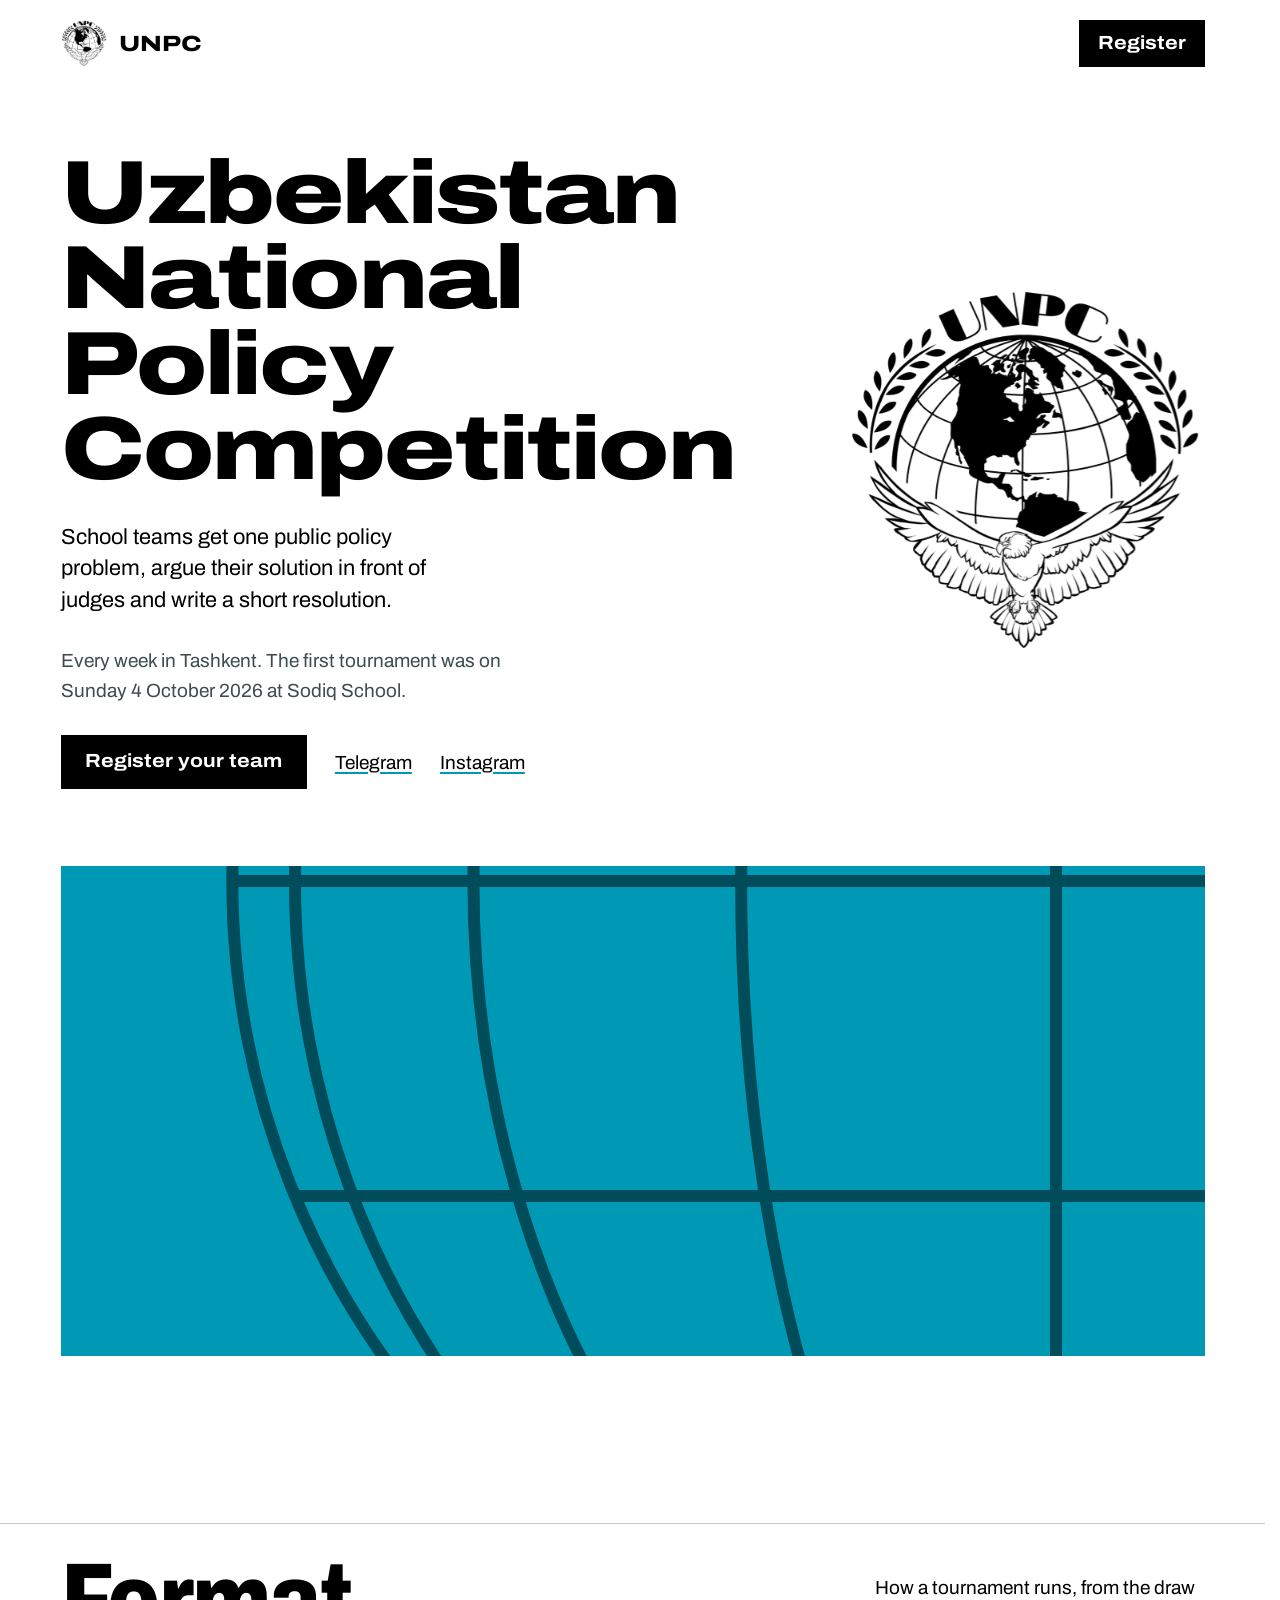
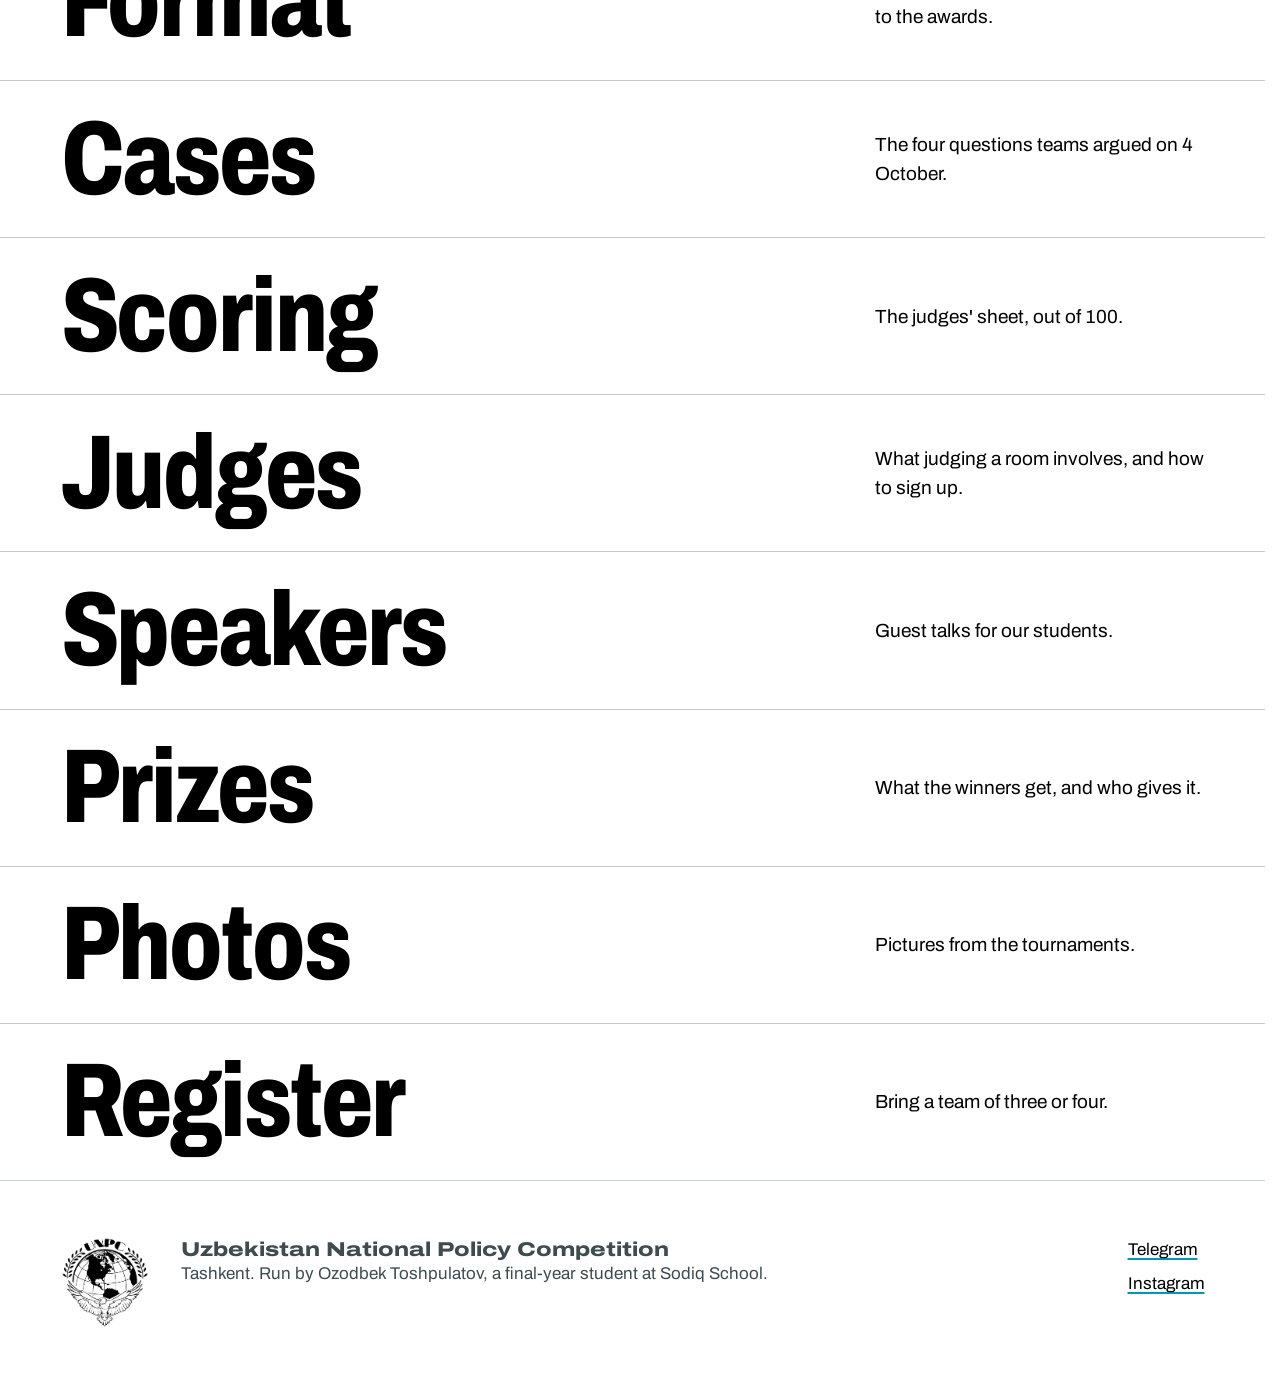
==== unpc/index.html @ bf1f6569 "Set the page's base colours on body in CSS Co-Authored-By: Claude Opus 5.5 <noreply@anthropic.com> C" ====
<!doctype html>
<html lang="en">
<head>
<meta charset="utf-8">
<meta name="viewport" content="width=device-width, initial-scale=1, viewport-fit=cover">
<title>UNPC</title>
<meta name="description" content="The Uzbekistan National Policy Competition. School teams get one public policy problem, argue their solution in front of judges and write a short resolution. Every week in Tashkent.">
<meta property="og:title" content="UNPC, the Uzbekistan National Policy Competition">
<meta property="og:description" content="School teams get one public policy problem, argue their solution in front of judges and write a short resolution. Every week in Tashkent.">
<link rel="icon" href="icon.png">
<link rel="apple-touch-icon" href="icon.png">
<link rel="preconnect" href="https://fonts.googleapis.com">
<link rel="preconnect" href="https://fonts.gstatic.com" crossorigin>
<link rel="stylesheet" href="https://fonts.googleapis.com/css2?family=Archivo:wdth,wght@62..125,100..900&display=swap">
<style>
/* Layout: a home page that is an index of section names in huge type. Hovering a name stretches it wide;
   clicking it grows the section out of that row in the section's own colour while the name moves into the title.
   Black and white like the emblem, the blue of the Uzbek flag, and a pale blue tint as the third ground. */
:root {
  --paper: #ffffff;
  --ink: #000000;
  --muted: #3f4c4f;
  --rule: #cbd5d7;
  --azure: #0099b5;
  --azure-deep: #00687b;
  --azure-soft: #08343e;
  --azure-line: #007c92;
  --tint: #e2f0f3;
  --tint-soft: #3a5157;
  --tint-line: #b6d1d7;
  --ink-soft: #b4c1c4;
  --ink-line: #3a4649;
  --black: #000000;
  --white: #ffffff;
  --emblem-filter: none;

  --font: "Archivo", "Helvetica Neue", Arial, sans-serif;
  --ease: cubic-bezier(.76, 0, .24, 1);
  --ease-out: cubic-bezier(.16, 1, .3, 1);

  --text: 1.1875rem;
  --lead: clamp(1.25rem, 1.7vw, 1.5rem);
  --h3: clamp(1.375rem, 2.2vw, 1.75rem);
  --gutter: clamp(16px, 4vw, 48px);
  --max: 1240px;
}
@media (prefers-color-scheme: dark) {
  :root:not([data-theme="light"]) {
    --paper: #000000; --ink: #ffffff; --muted: #aebbbe; --rule: #2d393c;
    --azure: #17b2cf; --azure-deep: #63d1e6; --azure-soft: #062b33; --azure-line: #0d8aa1;
    --tint: #0c2328; --tint-soft: #9fb9be; --tint-line: #1d3c43;
    --ink-soft: #42535a; --ink-line: #c6d1d4;
    --emblem-filter: invert(1);
    color-scheme: dark;
  }
}
:root[data-theme="dark"] {
  --paper: #000000; --ink: #ffffff; --muted: #aebbbe; --rule: #2d393c;
  --azure: #17b2cf; --azure-deep: #63d1e6; --azure-soft: #062b33; --azure-line: #0d8aa1;
  --tint: #0c2328; --tint-soft: #9fb9be; --tint-line: #1d3c43;
  --ink-soft: #42535a; --ink-line: #c6d1d4;
  --emblem-filter: invert(1);
  color-scheme: dark;
}

/* Colour grounds. Each section and photo frame takes one. */
body, .t-paper { --bg: var(--paper); --fg: var(--ink);   --soft: var(--muted);      --line: var(--rule);       --mark: var(--azure);      --mark-fg: var(--black); }
.t-azure { --bg: var(--azure); --fg: var(--black); --soft: var(--azure-soft); --line: var(--azure-line); --mark: var(--black);      --mark-fg: var(--azure); }
.t-tint  { --bg: var(--tint);  --fg: var(--ink);   --soft: var(--tint-soft);  --line: var(--tint-line);  --mark: var(--azure-deep); --mark-fg: var(--paper); }
.t-ink   { --bg: var(--ink);   --fg: var(--paper); --soft: var(--ink-soft);   --line: var(--ink-line);   --mark: var(--azure);      --mark-fg: var(--black); }

*, *::before, *::after { box-sizing: border-box; }
[hidden] { display: none !important; }
html { -webkit-text-size-adjust: 100%; scrollbar-gutter: stable; }
html.sheet-open { overflow: hidden; }
body {
  margin: 0;
  background: var(--bg);
  color: var(--fg);
  font-family: var(--font);
  font-size: var(--text);
  line-height: 1.55;
  font-variant-numeric: tabular-nums;
}
img { max-width: 100%; height: auto; display: block; }
h1, h2, h3 { margin: 0; font-weight: 800; font-stretch: 125%; line-height: 1.04; letter-spacing: -0.01em; text-wrap: balance; }
h3 { font-size: var(--h3); line-height: 1.15; }
p { margin: 0; max-width: 62ch; text-wrap: pretty; }
a { color: inherit; text-decoration-thickness: 2px; text-underline-offset: 0.18em; text-decoration-color: var(--mark); }
a:hover { text-decoration-thickness: 3px; }
:focus-visible { outline: 3px solid var(--azure); outline-offset: 3px; }
button { font: inherit; color: inherit; }

.wrap { max-width: var(--max); margin-inline: auto; padding-inline: var(--gutter); }

.btn {
  display: inline-block;
  padding: 0.8em 1.3em 0.85em;
  background: var(--fg);
  color: var(--bg);
  font-weight: 700;
  font-stretch: 112%;
  text-decoration: none;
  line-height: 1.2;
  transition: background-color .25s, color .25s;
}
.btn:hover { background: var(--mark); color: var(--mark-fg); }
.actions { display: flex; flex-wrap: wrap; align-items: center; gap: 14px 28px; }

/* Photo frames. A drawing of the emblem's globe grid fills the frame until a photo is added. */
.frame { position: relative; overflow: hidden; background: var(--bg); color: var(--fg); }
.frame .globe {
  position: absolute; width: 150%; aspect-ratio: 1; height: auto;
  right: -62%; bottom: -78%; opacity: .5; pointer-events: none;
}
.frame img { position: absolute; inset: 0; width: 100%; height: 100%; object-fit: cover; opacity: 0; transition: opacity .6s, transform 1.2s var(--ease-out); transform: scale(1.04); }
.frame.has-photo img { opacity: 1; transform: none; }
.frame.has-photo .globe { display: none; }

/* Header */
.top { padding-block: 20px; }
.top .wrap { display: flex; align-items: center; justify-content: space-between; gap: 16px; }
.brand { display: flex; align-items: center; gap: 12px; text-decoration: none; font-weight: 800; font-stretch: 125%; font-size: 1.375rem; }
.brand img { width: 46px; filter: var(--emblem-filter); }
.top .btn { padding: 0.6em 1em 0.65em; }

/* Hero */
.hero { padding-block: clamp(24px, 5vw, 72px) clamp(40px, 6vw, 80px); }
.hero-grid { display: grid; grid-template-columns: minmax(0, 1fr) minmax(0, 0.5fr); gap: clamp(28px, 5vw, 72px); align-items: center; }
.hero h1 { font-size: clamp(2.6rem, 7vw, 6.5rem); font-weight: 850; line-height: 0.95; letter-spacing: -0.02em; }
.hero h1 .line { display: block; white-space: nowrap; }
.hero-copy { display: grid; gap: clamp(20px, 2.4vw, 30px); justify-items: start; }
.hero .lead { font-size: var(--lead); line-height: 1.45; max-width: 34ch; }
.hero .when { color: var(--soft); max-width: 44ch; }
.hero .emblem { width: 100%; max-width: 420px; justify-self: end; filter: var(--emblem-filter); }
.hero-photo { margin-top: clamp(40px, 6vw, 80px); aspect-ratio: 21 / 9; max-width: 100%; }

@media (prefers-reduced-motion: no-preference) {
  .hero h1 .line { animation: widen 1.3s var(--ease-out) both; animation-delay: calc(var(--i) * 110ms + 100ms); }
  .hero .emblem { animation: settle 1.4s var(--ease-out) both; }
  .hero-photo .globe { animation: drift 1.6s var(--ease-out) both; }
}
@keyframes widen { from { font-stretch: 62%; letter-spacing: -0.04em; } }
@keyframes settle { from { transform: rotate(-10deg) scale(.92); } }
@keyframes drift { from { transform: translate(-6%, -4%) scale(.94); } }

/* Index of sections */
.index { border-bottom: 1px solid var(--rule); margin-top: clamp(48px, 7vw, 96px); }
.row {
  position: relative;
  display: block;
  color: inherit;
  text-decoration: none;
  border-top: 1px solid color-mix(in srgb, currentColor 22%, transparent);
}
.row::before {
  content: "";
  position: absolute; inset: 0;
  background: var(--bg);
  transform: scaleX(0); transform-origin: left;
  transition: transform .55s var(--ease);
  z-index: 0;
}
.row-in {
  position: relative; z-index: 2;
  display: grid; grid-template-columns: minmax(0, 1fr) minmax(0, 30ch); align-items: center;
  gap: 8px 32px;
  padding-block: clamp(14px, 2vw, 26px);
}
.row .name {
  display: block; width: fit-content;
  font-size: clamp(2.75rem, 8.2vw, 7rem);
  font-weight: 800; font-stretch: 78%;
  line-height: 1; letter-spacing: -0.02em;
  transition: font-stretch .6s var(--ease-out), color .3s;
}
.row .desc { color: inherit; transition: color .3s; }
.row .thumb { display: none; }
.row .more { display: block; font-size: 1.0625rem; margin-bottom: 4px; }
@media (hover: hover) {
  .row:hover { color: var(--fg); }
  .row:hover::before { transform: scaleX(1); }
  .row:hover .name { font-stretch: 125%; }
}
.row.is-active { color: var(--fg); }
.row.is-active::before { transform: scaleX(1); transition: none; }
.row.is-active .name { font-stretch: 125%; transition: none; }

/* The photo that follows the pointer over the index */
.peek {
  position: fixed; left: 0; top: 0; z-index: 1;
  width: clamp(240px, 24vw, 380px); aspect-ratio: 4 / 3;
  pointer-events: none;
  opacity: 0; scale: .6;
  transition: opacity .3s, scale .45s var(--ease-out);
}
.peek.on { opacity: 1; scale: 1; }

/* Footer */
.foot { padding-block: 56px; }
.foot .wrap { display: grid; grid-template-columns: auto minmax(0, 1fr) auto; gap: 24px 32px; align-items: start; }
.foot img { width: 88px; filter: var(--emblem-filter); }
.foot .name { font-weight: 800; font-stretch: 125%; font-size: 1.25rem; line-height: 1.2; }
.foot p { color: var(--soft); font-size: 1.0625rem; }
.foot ul { list-style: none; margin: 0; padding: 0; display: grid; gap: 8px; font-size: 1.0625rem; }

/* Sections, opened one at a time over the index */
.sheet {
  position: fixed; inset: 0; z-index: 50;
  overflow-y: auto; overscroll-behavior: contain;
  background: var(--bg); color: var(--fg);
}
.sheet-bar { position: sticky; top: 0; z-index: 5; background: var(--bg); padding-block: calc(env(safe-area-inset-top, 0px) + 14px) 14px; }
.sheet-bar .wrap { display: flex; align-items: center; justify-content: space-between; gap: 16px; }
.sheet-close {
  display: inline-flex; align-items: center; gap: 12px;
  background: none; border: 2px solid currentColor; cursor: pointer;
  padding: 0.45em 1em 0.5em 0.8em; font-weight: 700; font-stretch: 112%;
  transition: background-color .25s, color .25s;
}
.sheet-close:hover { background: var(--fg); color: var(--bg); }
.sheet-close .x { position: relative; width: 16px; height: 16px; }
.sheet-close .x::before, .sheet-close .x::after { content: ""; position: absolute; left: 50%; top: 50%; width: 20px; height: 2.5px; background: currentColor; translate: -50% -50%; rotate: 45deg; }
.sheet-close .x::after { rotate: -45deg; }
.sheet-bar .btn { padding: 0.55em 1em 0.6em; }

.sheet-body { padding-block: clamp(16px, 3vw, 40px) clamp(64px, 8vw, 112px); display: grid; gap: clamp(48px, 6vw, 88px); }
.sheet-head { display: grid; grid-template-columns: minmax(0, 1.1fr) minmax(0, 0.9fr); grid-template-rows: auto 1fr; gap: 24px clamp(28px, 5vw, 64px); align-items: start; }
.sheet-title {
  width: fit-content;
  font-size: clamp(3.25rem, 10.5vw, 8.75rem);
  font-weight: 800; font-stretch: 125%; line-height: 1; letter-spacing: -0.02em;
}
.sheet-head .lead { grid-column: 1; font-size: var(--lead); line-height: 1.45; max-width: 36ch; }
.sheet-photo { grid-column: 2; grid-row: 1 / span 2; aspect-ratio: 4 / 3; max-width: 100%; }
.sheet-head.no-photo { grid-template-columns: minmax(0, 1fr); }
.block { display: grid; gap: 1.1em; justify-items: start; }
.soft { color: var(--soft); }

.sheet .next { margin-top: 0; border-bottom: 0; }
.sheet .next .row-in { grid-template-columns: minmax(0, 1fr); gap: 0; padding-block: clamp(24px, 4vw, 48px); }

/* Format: the day to scale */
.chart { display: grid; gap: 28px; }
.gantt { display: grid; grid-template-columns: minmax(0, 300px) minmax(0, 1fr); column-gap: 32px; }
.gantt .row-g { display: contents; }
.gantt .label { padding-block: 16px; border-top: 1px solid var(--line); display: grid; gap: 2px; align-content: start; }
.gantt .label strong { font-weight: 700; font-stretch: 112%; line-height: 1.25; }
.gantt .label span { color: var(--soft); font-size: 1.0625rem; line-height: 1.4; }
.gantt .track {
  position: relative; border-top: 1px solid var(--line); min-height: 64px;
  background-image: repeating-linear-gradient(to right, var(--line) 0 1px, transparent 1px calc(100% * 30 / 139));
}
.gantt .bar, .gantt .extra {
  position: absolute; top: 18px; height: 30px;
  left: calc(100% * var(--from) / 139);
  width: calc(100% * (var(--to) - var(--from)) / 139);
}
.gantt .bar { background: var(--mark); }
.gantt .extra { background: repeating-linear-gradient(135deg, var(--mark) 0 3px, transparent 3px 8px); box-shadow: inset 0 0 0 2px var(--mark); }
.gantt .axis { position: relative; height: 28px; color: var(--soft); font-size: 1rem; }
.gantt .axis span { position: absolute; left: calc(100% * var(--at) / 139); transform: translateX(-50%); }
.gantt .axis span:first-child { transform: none; }

.room-bar { display: flex; min-height: 80px; }
.room-bar div { flex: var(--m) 1 0; padding: 12px 14px; display: grid; align-content: center; line-height: 1.25; }
.room-bar .talk { background: var(--mark); color: var(--mark-fg); font-weight: 700; }
.room-bar .qs { box-shadow: inset 0 0 0 2px var(--mark); }

/* Cases */
.cases { display: grid; gap: clamp(40px, 5vw, 64px); }
.case { display: grid; grid-template-columns: minmax(0, 5fr) minmax(0, 7fr); gap: 16px clamp(24px, 4vw, 56px); padding-top: 28px; border-top: 2px solid var(--fg); }
.case .q { font-size: var(--lead); line-height: 1.42; }
.case .soft { margin-top: 12px; }

/* Scoring */
.points { display: flex; gap: 4px; min-height: 84px; }
.points div {
  flex: var(--p) 1 0; background: var(--mark); color: var(--mark-fg);
  display: grid; align-content: end; padding: 10px 12px;
  font-weight: 800; font-stretch: 125%; font-size: clamp(1.25rem, 2.4vw, 2rem); line-height: 1;
}
.points-total { display: flex; justify-content: space-between; align-items: baseline; gap: 16px; margin-top: 14px; }
.points-total strong { font-size: clamp(2.5rem, 6vw, 4.5rem); font-weight: 850; font-stretch: 125%; line-height: 1; }
.sheet-table { width: 100%; border-collapse: collapse; border: 2px solid var(--fg); }
.sheet-table th, .sheet-table td { text-align: left; vertical-align: top; padding: 18px 20px; border-top: 1px solid var(--fg); }
.sheet-table thead th { background: var(--fg); color: var(--bg); font-weight: 700; font-stretch: 112%; }
.sheet-table tbody th { font-weight: 700; font-stretch: 112%; width: 28%; }
.sheet-table .pts { text-align: right; width: 7em; font-weight: 800; font-stretch: 125%; font-size: 1.5rem; line-height: 1.1; }
.sheet-table thead .pts { font-size: inherit; font-weight: 700; line-height: inherit; }
.sheet-table tfoot th, .sheet-table tfoot td { border-top: 2px solid var(--fg); font-weight: 800; font-stretch: 125%; }

/* Two-column blocks, people, partners */
.split { display: grid; grid-template-columns: minmax(0, 1fr) minmax(0, 1fr); gap: clamp(32px, 6vw, 96px); align-items: start; }
.people { display: grid; grid-template-columns: repeat(2, minmax(0, 1fr)); gap: 40px clamp(32px, 5vw, 72px); }
.person { display: grid; gap: 10px; align-content: start; padding-top: 24px; border-top: 2px solid var(--fg); }
.person h3 { font-size: clamp(1.75rem, 3.4vw, 2.75rem); }
.partners { display: grid; border-top: 2px solid var(--fg); }
.partner { display: grid; grid-template-columns: minmax(0, 5fr) minmax(0, 7fr); gap: 8px clamp(24px, 4vw, 56px); padding-block: 28px; border-bottom: 1px solid var(--line); }
.partner h3 { font-size: clamp(1.75rem, 3.4vw, 2.75rem); }

/* Photos */
.gallery { display: grid; grid-template-columns: repeat(auto-fill, minmax(min(100%, 280px), 1fr)); gap: 12px; }
.gallery figure { margin: 0; display: grid; gap: 8px; align-content: start; }
.gallery .frame { aspect-ratio: 4 / 3; }
.gallery figcaption { color: var(--soft); font-size: 1.0625rem; }
.gallery.has-photos .slot { display: none; }
@media (min-width: 720px) {
  .gallery > :first-child { grid-column: span 2; grid-row: span 2; }
  .gallery > :first-child .frame { aspect-ratio: auto; height: 100%; min-height: 360px; }
}

/* Register */
.big-cta { font-size: clamp(1.5rem, 3vw, 2.25rem); line-height: 1.3; max-width: 30ch; font-weight: 500; }

/* What plays when a section opens */
@media (prefers-reduced-motion: no-preference) {
  .sheet.is-in .r { animation: rise .9s var(--ease-out) both; animation-delay: calc(.55s + var(--i, 0) * 80ms); }
  .sheet.is-in .gantt .bar, .sheet.is-in .gantt .extra { animation: wipe .7s var(--ease-out) both; animation-delay: calc(.95s + var(--from) * 11ms); }
  .sheet.is-in .room-bar > div { animation: wipe .6s var(--ease-out) both; animation-delay: calc(1.35s + var(--k) * 140ms); }
  .sheet.is-in .points > div { animation: wipe .6s var(--ease-out) both; animation-delay: calc(.8s + var(--k) * 120ms); }
  .sheet.is-in .sheet-photo .globe { animation: drift 1.6s var(--ease-out) both; }
}
@keyframes rise { from { opacity: 0; transform: translateY(32px); } }
@keyframes wipe { from { clip-path: inset(0 100% 0 0); } to { clip-path: inset(0 0 0 0); } }

/* View transition between the index and a section */
::view-transition-old(root), ::view-transition-new(root) { animation: none; }
::view-transition-group(sheet-prev) { z-index: 1; }
::view-transition-group(sheet) { z-index: 2; }
::view-transition-group(sheet-title), ::view-transition-group(sheet-photo) { z-index: 3; animation-duration: .85s; animation-timing-function: var(--ease); }
::view-transition-old(sheet-prev), ::view-transition-new(sheet), ::view-transition-old(sheet) { animation: none; }
::view-transition-old(sheet-title), ::view-transition-new(sheet-title),
::view-transition-old(sheet-photo), ::view-transition-new(sheet-photo) { animation-duration: .85s; animation-timing-function: var(--ease); }
::view-transition-group(sheet-photo) { overflow: clip; }
::view-transition-old(sheet-photo), ::view-transition-new(sheet-photo) { height: 100%; object-fit: cover; }

@media (max-width: 860px) {
  .hero-grid { grid-template-columns: minmax(0, 1fr); }
  .hero .emblem { order: -1; justify-self: start; max-width: min(56%, 260px); }
  .hero-photo { aspect-ratio: 4 / 3; }
  .row-in { grid-template-columns: minmax(0, 1fr) 84px; }
  .row .name { grid-column: 1; }
  .row .desc { grid-column: 1; grid-row: 2; }
  .row .thumb { display: block; grid-column: 2; grid-row: 1 / span 2; width: 84px; aspect-ratio: 1; }
  .sheet .next .row-in { grid-template-columns: minmax(0, 1fr); }
  .sheet-head { grid-template-columns: minmax(0, 1fr); grid-template-rows: none; }
  .sheet-head .lead, .sheet-photo { grid-column: 1; grid-row: auto; }
  .case, .partner, .split, .people { grid-template-columns: minmax(0, 1fr); }
  .gantt { grid-template-columns: minmax(0, 1fr); }
  .gantt .axis-label { display: none; }
  .gantt .track { border-top: 0; min-height: 52px; }
  .gantt .bar, .gantt .extra { top: 6px; }
  .foot .wrap { grid-template-columns: auto minmax(0, 1fr); }
  .foot ul { grid-column: 1 / -1; }
}
@media (max-width: 600px) {
  :root { --text: 1.125rem; }
  .row .name { font-stretch: 100%; }
  .room-bar { flex-direction: column; }
  .room-bar div { min-height: calc(var(--m) * 11px); }
  .points div { padding: 8px; }
  .sheet-table thead { display: none; }
  .sheet-table, .sheet-table tbody, .sheet-table tfoot { display: block; }
  .sheet-table tr { display: grid; grid-template-columns: minmax(0, 1fr) auto; border-top: 1px solid var(--fg); }
  .sheet-table tbody tr:first-child { border-top: 0; }
  .sheet-table th, .sheet-table td { border-top: 0; padding: 14px 16px; }
  .sheet-table tbody th { width: auto; padding-bottom: 4px; }
  .sheet-table tbody td:not(.pts) { grid-column: 1 / -1; grid-row: 2; padding-top: 0; }
  .sheet-table .pts { width: auto; padding-bottom: 4px; }
  .sheet-table tfoot tr { border-top: 2px solid var(--fg); }
}
</style>
</head>
<body>

<svg width="0" height="0" style="position:absolute" aria-hidden="true" focusable="false">
  <symbol id="globe" viewBox="0 0 200 200">
    <g fill="none" stroke="currentColor" stroke-width="1.4" vector-effect="non-scaling-stroke">
      <circle cx="100" cy="100" r="96"/>
      <ellipse cx="100" cy="100" rx="88.7" ry="96"/>
      <ellipse cx="100" cy="100" rx="67.9" ry="96"/>
      <ellipse cx="100" cy="100" rx="36.7" ry="96"/>
      <line x1="100" y1="4" x2="100" y2="196"/>
      <line x1="4" y1="100" x2="196" y2="100"/>
      <line x1="11.3" y1="63.3" x2="188.7" y2="63.3"/>
      <line x1="11.3" y1="136.7" x2="188.7" y2="136.7"/>
      <line x1="32.1" y1="32.1" x2="167.9" y2="32.1"/>
      <line x1="32.1" y1="167.9" x2="167.9" y2="167.9"/>
      <line x1="63.3" y1="11.3" x2="136.7" y2="11.3"/>
      <line x1="63.3" y1="188.7" x2="136.7" y2="188.7"/>
    </g>
  </symbol>
</svg>

<div id="home">
  <header class="top">
    <div class="wrap">
      <a class="brand" href="#top" aria-label="UNPC home"><img src="emblem.png" alt="" width="900" height="926">UNPC</a>
      <a class="btn" href="https://docs.google.com/forms/d/1J4TnyeHT7q9GprsXUYqjKOLA4qmxmFsAD28a8QJUFtI/viewform">Register</a>
    </div>
  </header>

  <main id="top">
    <section class="hero">
      <div class="wrap">
        <div class="hero-grid">
          <div class="hero-copy">
            <h1><span class="line" style="--i:0">Uzbekistan</span><span class="line" style="--i:1">National</span><span class="line" style="--i:2">Policy</span><span class="line" style="--i:3">Competition</span></h1>
            <p class="lead">School teams get one public policy problem, argue their solution in front of judges and write a short resolution.</p>
            <p class="when">Every week in Tashkent. The first tournament was on Sunday 4 October 2026 at Sodiq School.</p>
            <div class="actions">
              <a class="btn" href="https://docs.google.com/forms/d/1J4TnyeHT7q9GprsXUYqjKOLA4qmxmFsAD28a8QJUFtI/viewform">Register your team</a>
              <a href="https://t.me/UzbNatPoliComp">Telegram</a>
              <a href="https://www.instagram.com/uzbekpolicycomp">Instagram</a>
            </div>
          </div>
          <img class="emblem" src="emblem.png" alt="The UNPC emblem, a globe inside an olive wreath with an eagle below it" width="900" height="926">
        </div>
        <div class="hero-photo frame t-azure" data-photo="hero">
          <svg class="globe" aria-hidden="true"><use href="#globe"></use></svg>
          <img alt="A UNPC tournament at Sodiq School">
        </div>
      </div>
    </section>

    <nav class="index" aria-label="Sections">
      <a class="row t-azure" href="#format" data-sheet="format" data-peek="t-ink">
        <span class="wrap row-in"><span class="name">Format</span><span class="desc">How a tournament runs, from the draw to the awards.</span><span class="thumb frame t-ink" data-photo="format"><svg class="globe" aria-hidden="true"><use href="#globe"></use></svg><img alt=""></span></span>
      </a>
      <a class="row t-tint" href="#cases" data-sheet="cases" data-peek="t-azure">
        <span class="wrap row-in"><span class="name">Cases</span><span class="desc">The four questions teams argued on 4 October.</span><span class="thumb frame t-azure" data-photo="cases"><svg class="globe" aria-hidden="true"><use href="#globe"></use></svg><img alt=""></span></span>
      </a>
      <a class="row t-ink" href="#scoring" data-sheet="scoring" data-peek="t-azure">
        <span class="wrap row-in"><span class="name">Scoring</span><span class="desc">The judges' sheet, out of 100.</span><span class="thumb frame t-azure" data-photo="scoring"><svg class="globe" aria-hidden="true"><use href="#globe"></use></svg><img alt=""></span></span>
      </a>
      <a class="row t-tint" href="#judges" data-sheet="judges" data-peek="t-azure">
        <span class="wrap row-in"><span class="name">Judges</span><span class="desc">What judging a room involves, and how to sign up.</span><span class="thumb frame t-azure" data-photo="judges"><svg class="globe" aria-hidden="true"><use href="#globe"></use></svg><img alt=""></span></span>
      </a>
      <a class="row t-azure" href="#speakers" data-sheet="speakers" data-peek="t-ink">
        <span class="wrap row-in"><span class="name">Speakers</span><span class="desc">Guest talks for our students.</span><span class="thumb frame t-ink" data-photo="speakers"><svg class="globe" aria-hidden="true"><use href="#globe"></use></svg><img alt=""></span></span>
      </a>
      <a class="row t-tint" href="#prizes" data-sheet="prizes" data-peek="t-azure">
        <span class="wrap row-in"><span class="name">Prizes</span><span class="desc">What the winners get, and who gives it.</span><span class="thumb frame t-azure" data-photo="prizes"><svg class="globe" aria-hidden="true"><use href="#globe"></use></svg><img alt=""></span></span>
      </a>
      <a class="row t-ink" href="#photos" data-sheet="photos" data-peek="t-azure">
        <span class="wrap row-in"><span class="name">Photos</span><span class="desc">Pictures from the tournaments.</span><span class="thumb frame t-azure" data-photo="gallery/1"><svg class="globe" aria-hidden="true"><use href="#globe"></use></svg><img alt=""></span></span>
      </a>
      <a class="row t-azure" href="#register" data-sheet="register" data-peek="t-ink">
        <span class="wrap row-in"><span class="name">Register</span><span class="desc">Bring a team of three or four.</span><span class="thumb frame t-ink" data-photo="register"><svg class="globe" aria-hidden="true"><use href="#globe"></use></svg><img alt=""></span></span>
      </a>
    </nav>
  </main>

  <footer class="foot">
    <div class="wrap">
      <img src="emblem.png" alt="" width="900" height="926">
      <div>
        <p class="name">Uzbekistan National Policy Competition</p>
        <p>Tashkent. Run by Ozodbek Toshpulatov, a final-year student at Sodiq School.</p>
      </div>
      <ul>
        <li><a href="https://t.me/UzbNatPoliComp">Telegram</a></li>
        <li><a href="https://www.instagram.com/uzbekpolicycomp">Instagram</a></li>
      </ul>
    </div>
  </footer>
</div>

<div class="peek frame" aria-hidden="true"><svg class="globe"><use href="#globe"></use></svg><img alt=""></div>

<!-- FORMAT -->
<article class="sheet t-azure" id="format" role="dialog" aria-modal="true" aria-labelledby="format-title" hidden>
  <div class="sheet-bar"><div class="wrap">
    <button class="sheet-close" type="button"><span class="x" aria-hidden="true"></span>Close</button>
    <a class="btn" href="https://docs.google.com/forms/d/1J4TnyeHT7q9GprsXUYqjKOLA4qmxmFsAD28a8QJUFtI/viewform">Register</a>
  </div></div>
  <div class="wrap sheet-body">
    <header class="sheet-head">
      <h2 class="sheet-title" id="format-title">Format</h2>
      <p class="lead r" style="--i:0">Teams of three or four high school students come on the day and are drawn into pairs, and both teams in a room get the same case.</p>
      <div class="sheet-photo frame t-ink r" style="--i:1" data-photo="format"><svg class="globe" aria-hidden="true"><use href="#globe"></use></svg><img alt="Teams presenting at a UNPC tournament"></div>
    </header>

    <div class="block">
      <p class="r" style="--i:2">A case is a short brief in Uzbek with one question about young people, language, culture or social habits. Teams get an hour to prepare, then each team presents for 7 minutes and answers the judges' questions for 5. In those 7 minutes a team should say what the problem is, what policy it proposes, who carries it out and why it would work, and the judges aim their questions at the weakest point, like the evidence behind a claim, the cost, or who would enforce it.</p>
      <p class="r" style="--i:3">Then each team writes a short resolution and hands it in.</p>
      <p class="r" style="--i:4">The judges pick the winning team in each room and the best speaker, who can come from the losing team.</p>
    </div>

    <div class="chart">
      <h3 class="r" style="--i:4">A little over two hours, start to finish</h3>
      <div class="gantt r" style="--i:5" role="list">
        <div class="axis-label" aria-hidden="true"></div>
        <div class="axis" aria-hidden="true"><span style="--at:0">0 min</span><span style="--at:30">30</span><span style="--at:60">60</span><span style="--at:90">90</span><span style="--at:120">120</span></div>
        <div class="row-g" role="listitem">
          <div class="label"><strong>Welcome and guest speaker</strong><span>20 to 30 min. We explain the rules, then the guest speaker talks to the students.</span></div>
          <div class="track" aria-hidden="true"><i class="bar" style="--from:0;--to:20"></i><i class="extra" style="--from:20;--to:30"></i></div>
        </div>
        <div class="row-g" role="listitem">
          <div class="label"><strong>Preparation</strong><span>60 min. Teams work on their case, with a coffee break inside the hour if they want one.</span></div>
          <div class="track" aria-hidden="true"><i class="bar" style="--from:30;--to:90"></i></div>
        </div>
        <div class="row-g" role="listitem">
          <div class="label"><strong>Presentations and questions</strong><span>24 min per room, both teams one after the other.</span></div>
          <div class="track" aria-hidden="true"><i class="bar" style="--from:90;--to:114"></i></div>
        </div>
        <div class="row-g" role="listitem">
          <div class="label"><strong>Written resolution</strong><span>5 to 10 min. Teams hand in their resolutions and the judges decide.</span></div>
          <div class="track" aria-hidden="true"><i class="bar" style="--from:114;--to:119"></i><i class="extra" style="--from:119;--to:124"></i></div>
        </div>
        <div class="row-g" role="listitem">
          <div class="label"><strong>Awards</strong><span>15 min. Results, certificates and prizes.</span></div>
          <div class="track" aria-hidden="true"><i class="bar" style="--from:124;--to:139"></i></div>
        </div>
      </div>
      <p class="soft r" style="--i:6">The striped ends are time that can be cut, so the whole day takes between 124 and 139 minutes.</p>
    </div>

    <div class="chart">
      <h3 class="r" style="--i:6">The 24 minutes in one room</h3>
      <div class="room-bar">
        <div class="talk" style="--m:7;--k:0">First team presents, 7 min</div>
        <div class="qs" style="--m:5;--k:1">Questions, 5 min</div>
        <div class="talk" style="--m:7;--k:2">Second team presents, 7 min</div>
        <div class="qs" style="--m:5;--k:3">Questions, 5 min</div>
      </div>
    </div>
  </div>
  <a class="row next t-tint" href="#cases" data-sheet="cases"><span class="wrap row-in"><span class="more">Next</span><span class="name">Cases</span></span></a>
</article>

<!-- CASES -->
<article class="sheet t-tint" id="cases" role="dialog" aria-modal="true" aria-labelledby="cases-title" hidden>
  <div class="sheet-bar"><div class="wrap">
    <button class="sheet-close" type="button"><span class="x" aria-hidden="true"></span>Close</button>
    <a class="btn" href="https://docs.google.com/forms/d/1J4TnyeHT7q9GprsXUYqjKOLA4qmxmFsAD28a8QJUFtI/viewform">Register</a>
  </div></div>
  <div class="wrap sheet-body">
    <header class="sheet-head">
      <h2 class="sheet-title" id="cases-title">Cases</h2>
      <p class="lead r" style="--i:0">These are the four cases from the first tournament. None of them needs any knowledge of tax, constitutional law or macroeconomics.</p>
      <div class="sheet-photo frame t-azure r" style="--i:1" data-photo="cases"><svg class="globe" aria-hidden="true"><use href="#globe"></use></svg><img alt="A team preparing its case"></div>
    </header>
    <div class="cases">
      <p class="soft r" style="--i:2">The briefs are in Uzbek, and two of the questions below are our translations.</p>
      <div class="case r" style="--i:3">
        <h3>National identity and values among young people in a globalised world</h3>
        <div><p class="q">How can Uzbekistan strengthen national identity and cultural values among young people without limiting their openness to global culture and international exchange?</p></div>
      </div>
      <div class="case r" style="--i:4">
        <h3>The Uzbek language, a foreign language and a practical skill</h3>
        <div><p class="q">How can an effective system be created so that young people, while keeping the Uzbek language and national identity, learn at least one foreign language and one practical profession or professional skill?</p><p class="soft">Translated from Uzbek.</p></div>
      </div>
      <div class="case r" style="--i:5">
        <h3>Young people's responsibility for a healthy society</h3>
        <div><p class="q">Identify the social behaviour or harmful habit that poses the greatest challenge to young people today, and propose a practical policy solution to address it.</p><p class="soft">Each team picks the habit it argues about.</p></div>
      </div>
      <div class="case r" style="--i:6">
        <h3>A young person's own responsibility for national values</h3>
        <div><p class="q">In an increasingly globalised world, what responsibility does an individual young person have in preserving national culture, language, traditions and historical memory? And how can the state encourage young people to preserve national values without forcing them to?</p><p class="soft">Teams answer both parts. The second part is translated from Uzbek.</p></div>
      </div>
    </div>
  </div>
  <a class="row next t-ink" href="#scoring" data-sheet="scoring"><span class="wrap row-in"><span class="more">Next</span><span class="name">Scoring</span></span></a>
</article>

<!-- SCORING -->
<article class="sheet t-ink" id="scoring" role="dialog" aria-modal="true" aria-labelledby="scoring-title" hidden>
  <div class="sheet-bar"><div class="wrap">
    <button class="sheet-close" type="button"><span class="x" aria-hidden="true"></span>Close</button>
    <a class="btn" href="https://docs.google.com/forms/d/1J4TnyeHT7q9GprsXUYqjKOLA4qmxmFsAD28a8QJUFtI/viewform">Register</a>
  </div></div>
  <div class="wrap sheet-body">
    <header class="sheet-head">
      <h2 class="sheet-title" id="scoring-title">Scoring</h2>
      <p class="lead r" style="--i:0">The judges score each team out of 100 on six criteria, and the team with the higher total wins the room. If the totals are equal, the higher score for quality of the solution decides.</p>
      <div class="sheet-photo frame t-azure r" style="--i:1" data-photo="scoring"><svg class="globe" aria-hidden="true"><use href="#globe"></use></svg><img alt="Judges scoring a round"></div>
    </header>

    <div class="r" style="--i:2">
      <div class="points" aria-hidden="true">
        <div style="--p:15;--k:0" data-count="15">15</div>
        <div style="--p:20;--k:1" data-count="20">20</div>
        <div style="--p:20;--k:2" data-count="20">20</div>
        <div style="--p:15;--k:3" data-count="15">15</div>
        <div style="--p:15;--k:4" data-count="15">15</div>
        <div style="--p:15;--k:5" data-count="15">15</div>
      </div>
      <div class="points-total"><span class="soft">Six criteria</span><strong data-count="100" data-delay="1500">100</strong></div>
    </div>

    <table class="sheet-table r" style="--i:3">
      <thead>
        <tr><th scope="col">Criterion</th><th scope="col">What the judges look for</th><th scope="col" class="pts">Points</th></tr>
      </thead>
      <tbody>
        <tr><th scope="row">Understanding of the problem</th><td>The team names the real cause and who is affected, and it works from the case instead of general points.</td><td class="pts">15</td></tr>
        <tr><th scope="row">Quality of the solution</th><td>The policy is specific and realistic for Uzbekistan, it says who does what, and it answers every part of the competition question.</td><td class="pts">20</td></tr>
        <tr><th scope="row">Argument and evidence</th><td>Each claim has a reason, and the team backs it with examples, data or cases from Uzbekistan or elsewhere.</td><td class="pts">20</td></tr>
        <tr><th scope="row">Answers to questions</th><td>The team answers the question that was asked, says where its proposal is weak, and adjusts without losing its line.</td><td class="pts">15</td></tr>
        <tr><th scope="row">Communication and teamwork</th><td>The speaking is clear and within the time, every member takes part, and the team listens to the other side.</td><td class="pts">15</td></tr>
        <tr><th scope="row">Written resolution</th><td>The resolution states the policy clearly, matches what the team presented, and includes any change the questions led to.</td><td class="pts">15</td></tr>
      </tbody>
      <tfoot>
        <tr><th scope="row" colspan="2">Total</th><td class="pts">100</td></tr>
      </tfoot>
    </table>
    <p class="r" style="--i:4">The best speaker is picked separately, as the one student who argued and answered questions most clearly, and this student can come from the losing team.</p>
  </div>
  <a class="row next t-tint" href="#judges" data-sheet="judges"><span class="wrap row-in"><span class="more">Next</span><span class="name">Judges</span></span></a>
</article>

<!-- JUDGES -->
<article class="sheet t-tint" id="judges" role="dialog" aria-modal="true" aria-labelledby="judges-title" hidden>
  <div class="sheet-bar"><div class="wrap">
    <button class="sheet-close" type="button"><span class="x" aria-hidden="true"></span>Close</button>
    <a class="btn" href="https://docs.google.com/forms/d/1J4TnyeHT7q9GprsXUYqjKOLA4qmxmFsAD28a8QJUFtI/viewform">Register</a>
  </div></div>
  <div class="wrap sheet-body">
    <header class="sheet-head">
      <h2 class="sheet-title" id="judges-title">Judges</h2>
      <p class="lead r" style="--i:0">You can judge a room from any field. Judges score how well students think, argue, speak and write.</p>
      <div class="sheet-photo frame t-azure r" style="--i:1" data-photo="judges"><svg class="globe" aria-hidden="true"><use href="#globe"></use></svg><img alt="A judge asking a team a question"></div>
    </header>
    <div class="split">
      <div class="block">
        <p class="r" style="--i:2">Judges don't rule on whether a technical proposal is correct, and they don't look up facts during the round. If a team makes a specialist claim, the judge asks for the reason or the source behind it and sees whether it holds up under questions.</p>
        <p class="r" style="--i:3">Each judge listens to both presentations, asks questions in the 5 minutes after each one, scores both teams on the sheet, reads both written resolutions, and picks the winning team and the best speaker before the awards.</p>
      </div>
      <div class="block">
        <p class="big-cta r" style="--i:4">Reading the four cases beforehand is all the preparation you need.</p>
        <p class="r" style="--i:5"><a class="btn" href="https://t.me/UzbNatPoliComp">Message us on Telegram</a></p>
      </div>
    </div>
  </div>
  <a class="row next t-azure" href="#speakers" data-sheet="speakers"><span class="wrap row-in"><span class="more">Next</span><span class="name">Speakers</span></span></a>
</article>

<!-- SPEAKERS -->
<article class="sheet t-azure" id="speakers" role="dialog" aria-modal="true" aria-labelledby="speakers-title" hidden>
  <div class="sheet-bar"><div class="wrap">
    <button class="sheet-close" type="button"><span class="x" aria-hidden="true"></span>Close</button>
    <a class="btn" href="https://docs.google.com/forms/d/1J4TnyeHT7q9GprsXUYqjKOLA4qmxmFsAD28a8QJUFtI/viewform">Register</a>
  </div></div>
  <div class="wrap sheet-body">
    <header class="sheet-head">
      <h2 class="sheet-title" id="speakers-title">Speakers</h2>
      <p class="lead r" style="--i:0">Every tournament opens with a guest speaker, and we also set up 30-minute talks on Zoom for our students.</p>
      <div class="sheet-photo frame t-ink r" style="--i:1" data-photo="speakers"><svg class="globe" aria-hidden="true"><use href="#globe"></use></svg><img alt="A guest speaker talking to UNPC students"></div>
    </header>
    <div class="people">
      <div class="person r" style="--i:2">
        <h3>Professor Joeri Rogelj</h3>
        <p class="soft">Imperial College London, on the UNEP Emissions Gap Report. Late October.</p>
      </div>
      <div class="person r" style="--i:3">
        <h3>Dr Mark Kramer</h3>
        <p class="soft">Director of the Cold War Studies program at Harvard. Mid-December.</p>
      </div>
    </div>
    <p class="r" style="--i:4">So far these two have said yes, and we post the dates on <a href="https://t.me/UzbNatPoliComp">Telegram</a>.</p>
  </div>
  <a class="row next t-tint" href="#prizes" data-sheet="prizes"><span class="wrap row-in"><span class="more">Next</span><span class="name">Prizes</span></span></a>
</article>

<!-- PRIZES -->
<article class="sheet t-tint" id="prizes" role="dialog" aria-modal="true" aria-labelledby="prizes-title" hidden>
  <div class="sheet-bar"><div class="wrap">
    <button class="sheet-close" type="button"><span class="x" aria-hidden="true"></span>Close</button>
    <a class="btn" href="https://docs.google.com/forms/d/1J4TnyeHT7q9GprsXUYqjKOLA4qmxmFsAD28a8QJUFtI/viewform">Register</a>
  </div></div>
  <div class="wrap sheet-body">
    <header class="sheet-head">
      <h2 class="sheet-title" id="prizes-title">Prizes</h2>
      <p class="lead r" style="--i:0">The winning team and the best speaker from each room get certificates at the awards, and winning teams also get a two-year subscription to The Diplomat.</p>
      <div class="sheet-photo frame t-azure r" style="--i:1" data-photo="prizes"><svg class="globe" aria-hidden="true"><use href="#globe"></use></svg><img alt="Winners holding their certificates"></div>
    </header>
    <div class="partners r" style="--i:2">
      <div class="partner">
        <h3>The Diplomat</h3>
        <p>Gives every winning team a two-year subscription.</p>
      </div>
      <div class="partner">
        <h3>Sodiq School</h3>
        <p>Hosted the first tournament in Tashkent on 4 October 2026.</p>
      </div>
    </div>
    <div class="split">
      <h3 class="r" style="--i:3">Support UNPC</h3>
      <div class="block">
        <p class="r" style="--i:4">We have no budget for prizes, so we ask organisations for help that costs them very little, like subscriptions, books or test vouchers for the winners. Partners get their name and logo on this website, on the certificates, and on our Telegram and Instagram.</p>
        <p class="r" style="--i:5">You can support one week or the whole series. <a href="https://t.me/UzbNatPoliComp">Write to us on Telegram</a>.</p>
      </div>
    </div>
  </div>
  <a class="row next t-ink" href="#photos" data-sheet="photos"><span class="wrap row-in"><span class="more">Next</span><span class="name">Photos</span></span></a>
</article>

<!-- PHOTOS -->
<article class="sheet t-ink" id="photos" role="dialog" aria-modal="true" aria-labelledby="photos-title" hidden>
  <div class="sheet-bar"><div class="wrap">
    <button class="sheet-close" type="button"><span class="x" aria-hidden="true"></span>Close</button>
    <a class="btn" href="https://docs.google.com/forms/d/1J4TnyeHT7q9GprsXUYqjKOLA4qmxmFsAD28a8QJUFtI/viewform">Register</a>
  </div></div>
  <div class="wrap sheet-body">
    <header class="sheet-head no-photo">
      <h2 class="sheet-title" id="photos-title">Photos</h2>
      <p class="lead r" style="--i:0">From the first tournament, at Sodiq School in Tashkent on 4 October 2026.</p>
    </header>
    <div class="gallery">
      <figure class="slot r" style="--i:1"><div class="frame t-azure"><svg class="globe" aria-hidden="true"><use href="#globe"></use></svg></div></figure>
      <figure class="slot r" style="--i:2"><div class="frame t-azure"><svg class="globe" aria-hidden="true"><use href="#globe"></use></svg></div></figure>
      <figure class="slot r" style="--i:3"><div class="frame t-azure"><svg class="globe" aria-hidden="true"><use href="#globe"></use></svg></div></figure>
      <figure class="slot r" style="--i:4"><div class="frame t-azure"><svg class="globe" aria-hidden="true"><use href="#globe"></use></svg></div></figure>
      <figure class="slot r" style="--i:5"><div class="frame t-azure"><svg class="globe" aria-hidden="true"><use href="#globe"></use></svg></div></figure>
      <figure class="slot r" style="--i:6"><div class="frame t-azure"><svg class="globe" aria-hidden="true"><use href="#globe"></use></svg></div></figure>
    </div>
  </div>
  <a class="row next t-azure" href="#register" data-sheet="register"><span class="wrap row-in"><span class="more">Next</span><span class="name">Register</span></span></a>
</article>

<!-- REGISTER -->
<article class="sheet t-azure" id="register" role="dialog" aria-modal="true" aria-labelledby="register-title" hidden>
  <div class="sheet-bar"><div class="wrap">
    <button class="sheet-close" type="button"><span class="x" aria-hidden="true"></span>Close</button>
    <a class="btn" href="https://t.me/UzbNatPoliComp">Telegram</a>
  </div></div>
  <div class="wrap sheet-body">
    <header class="sheet-head">
      <h2 class="sheet-title" id="register-title">Register</h2>
      <p class="lead r" style="--i:0">Teams of three or four high school students. Register with the form, then follow the Telegram channel for the next date.</p>
      <div class="sheet-photo frame t-ink r" style="--i:1" data-photo="register"><svg class="globe" aria-hidden="true"><use href="#globe"></use></svg><img alt="Students at a UNPC tournament"></div>
    </header>
    <div class="block">
      <p class="big-cta r" style="--i:2">Every week in Tashkent. Both teams in a room get the same case, and you find out which one on the day.</p>
      <div class="actions r" style="--i:3">
        <a class="btn" href="https://docs.google.com/forms/d/1J4TnyeHT7q9GprsXUYqjKOLA4qmxmFsAD28a8QJUFtI/viewform">Register your team</a>
        <a href="https://t.me/UzbNatPoliComp">Telegram channel</a>
        <a href="https://www.instagram.com/uzbekpolicycomp">Instagram</a>
      </div>
    </div>
  </div>
  <a class="row next t-azure" href="#format" data-sheet="format"><span class="wrap row-in"><span class="more">Back to the start</span><span class="name">Format</span></span></a>
</article>

<script>
(() => {
  const root = document.documentElement;
  const home = document.getElementById('home');
  const peek = document.querySelector('.peek');
  const sheets = new Map([...document.querySelectorAll('.sheet')].map(s => [s.id, s]));
  const reduce = matchMedia('(prefers-reduced-motion: reduce)');
  const finePointer = matchMedia('(hover: hover) and (pointer: fine)');
  const EASE = 'cubic-bezier(.76, 0, .24, 1)';
  const DURATION = 850;
  let current = null;
  let busy = false;

  /* Photos: a file named after the slot in the photos folder replaces the globe drawing. */
  const loaded = new Map();
  const photoNames = new Set([...document.querySelectorAll('[data-photo]')].map(el => el.dataset.photo));
  photoNames.forEach(name => {
    const probe = new Image();
    probe.onload = () => {
      loaded.set(name, probe.src);
      document.querySelectorAll(`[data-photo="${name}"]`).forEach(frame => {
        const img = frame.querySelector('img');
        img.src = probe.src;
        frame.classList.add('has-photo');
      });
    };
    probe.src = `photos/${name}.jpg`;
  });

  /* Gallery: photos/gallery/1.jpg, 2.jpg, 3.jpg and so on, until a number is missing. */
  const gallery = document.querySelector('.gallery');
  (function addPhoto(n) {
    const probe = new Image();
    probe.onload = () => {
      const fig = document.createElement('figure');
      fig.className = 'r';
      fig.style.setProperty('--i', Math.min(n, 8));
      fig.innerHTML = '<div class="frame has-photo"><img alt=""></div>';
      const img = fig.querySelector('img');
      img.src = probe.src;
      img.alt = `Photo ${n} from the first UNPC tournament`;
      gallery.insertBefore(fig, gallery.querySelector('.slot'));
      gallery.classList.add('has-photos');
      if (n < 200) addPhoto(n + 1);
    };
    probe.src = `photos/gallery/${n}.jpg`;
  })(1);

  /* The photo that follows the pointer over the index */
  let px = 0, py = 0, tx = 0, ty = 0, raf = 0, peeking = false;
  const peekImg = peek.querySelector('img');
  function moveLoop() {
    px += (tx - px) * 0.16;
    py += (ty - py) * 0.16;
    peek.style.translate = `${px - peek.offsetWidth / 2}px ${py - peek.offsetHeight / 2}px`;
    raf = peeking || Math.abs(tx - px) > 0.5 ? requestAnimationFrame(moveLoop) : 0;
  }
  function showPeek(row, e) {
    if (!finePointer.matches) return;
    const name = row.querySelector('[data-photo]')?.dataset.photo;
    peek.className = `peek frame ${row.dataset.peek || 't-ink'}`;
    if (name && loaded.has(name)) { peekImg.src = loaded.get(name); peek.classList.add('has-photo'); }
    if (!peeking) { px = tx = e.clientX; py = ty = e.clientY; }
    peeking = true;
    peek.classList.add('on');
    if (!raf) raf = requestAnimationFrame(moveLoop);
  }
  function hidePeek(instant) {
    peeking = false;
    if (instant) { peek.style.transition = 'none'; requestAnimationFrame(() => requestAnimationFrame(() => { peek.style.transition = ''; })); }
    peek.classList.remove('on');
  }
  document.querySelectorAll('.index .row').forEach(row => {
    row.addEventListener('pointerenter', e => showPeek(row, e));
  });
  const index = document.querySelector('.index');
  index.addEventListener('pointermove', e => { tx = e.clientX; ty = e.clientY; });
  index.addEventListener('pointerleave', () => hidePeek(false));

  /* Opening and closing sections */
  const setName = (el, name) => { if (el) el.style.viewTransitionName = name || ''; };
  const inView = el => { const r = el.getBoundingClientRect(); return r.bottom > 0 && r.top < innerHeight; };
  const clipFrom = el => {
    const r = el.getBoundingClientRect();
    return `inset(${Math.max(0, r.top)}px 0 ${Math.max(0, innerHeight - r.bottom)}px 0)`;
  };

  function show(sheet) {
    sheets.forEach(s => { if (s !== sheet) { s.hidden = true; s.classList.remove('is-in'); } });
    sheet.hidden = false;
    sheet.scrollTop = 0;
    root.classList.add('sheet-open');
    root.style.backgroundColor = getComputedStyle(sheet).backgroundColor;
    home.inert = true;
    current = sheet;
    sheet.classList.remove('is-in');
    void sheet.offsetWidth;
    sheet.classList.add('is-in');
    countUp(sheet);
    sheet.querySelector('.sheet-close').focus({ preventScroll: true });
  }
  function hideAll() {
    sheets.forEach(s => { s.hidden = true; s.classList.remove('is-in'); });
    root.classList.remove('sheet-open');
    root.style.backgroundColor = '';
    home.inert = false;
    current = null;
  }

  function open(id, source) {
    const sheet = sheets.get(id);
    if (!sheet || busy || sheet === current) return;
    const title = sheet.querySelector('.sheet-title');
    const photo = sheet.querySelector('.sheet-photo');
    const fromName = source?.querySelector('.name');
    let fromPhoto = null;
    if (source && photo) {
      if (peek.classList.contains('on') && source.closest('.index')) fromPhoto = peek;
      else { const thumb = source.querySelector('.thumb'); if (thumb && thumb.offsetParent) fromPhoto = thumb; }
    }
    const clip = source ? clipFrom(source) : `inset(${innerHeight / 2}px 0 ${innerHeight / 2}px 0)`;
    const prev = current;

    if (reduce.matches) { show(sheet); return; }
    if (!document.startViewTransition) {
      show(sheet);
      sheet.animate({ clipPath: [clip, 'inset(0 0 0 0)'] }, { duration: DURATION, easing: EASE });
      if (prev) prev.hidden = true;
      return;
    }

    busy = true;
    source?.classList.add('is-active');
    setName(prev, 'sheet-prev');
    setName(fromName, 'sheet-title');
    setName(fromPhoto, 'sheet-photo');
    const t = document.startViewTransition(() => {
      setName(prev, ''); setName(fromName, ''); setName(fromPhoto, '');
      source?.classList.remove('is-active');
      hidePeek(true);
      setName(sheet, 'sheet');
      setName(title, 'sheet-title');
      if (fromPhoto) setName(photo, 'sheet-photo');
      show(sheet);
    });
    t.ready.then(() => {
      root.animate({ clipPath: [clip, 'inset(0 0 0 0)'] }, { duration: DURATION, easing: EASE, fill: 'both', pseudoElement: '::view-transition-new(sheet)' });
    }).catch(() => {});
    t.finished.finally(() => {
      setName(sheet, ''); setName(title, ''); setName(photo, '');
      busy = false;
    });
  }

  function close() {
    const sheet = current;
    if (!sheet || busy) return;
    const row = document.querySelector(`.index [data-sheet="${sheet.id}"]`);
    const r = row.getBoundingClientRect();
    if (r.top < 60 || r.bottom > innerHeight - 40) window.scrollTo(0, scrollY + r.top - innerHeight * 0.4);

    if (reduce.matches || !document.startViewTransition) {
      hideAll();
      row.focus({ preventScroll: true });
      return;
    }
    busy = true;
    const clip = clipFrom(row);
    const title = sheet.querySelector('.sheet-title');
    const name = row.querySelector('.name');
    const morph = inView(title);
    setName(sheet, 'sheet');
    if (morph) setName(title, 'sheet-title');
    const t = document.startViewTransition(() => {
      setName(sheet, ''); setName(title, '');
      if (morph) setName(name, 'sheet-title');
      hideAll();
    });
    t.ready.then(() => {
      root.animate({ clipPath: ['inset(0 0 0 0)', clip] }, { duration: DURATION * 0.85, easing: EASE, fill: 'both', pseudoElement: '::view-transition-old(sheet)' });
    }).catch(() => {});
    t.finished.finally(() => {
      setName(name, '');
      busy = false;
      row.focus({ preventScroll: true });
    });
  }

  /* Numbers on the score sheet count up when it opens */
  function countUp(sheet) {
    if (reduce.matches) return;
    sheet.querySelectorAll('[data-count]').forEach((el, i) => {
      const end = Number(el.dataset.count);
      const start = performance.now() + Number(el.dataset.delay || 850 + i * 120);
      const dur = 650;
      el.textContent = '0';
      const step = now => {
        const p = Math.min(1, Math.max(0, (now - start) / dur));
        el.textContent = String(Math.round(end * (1 - Math.pow(1 - p, 3))));
        if (p < 1) requestAnimationFrame(step);
      };
      requestAnimationFrame(step);
    });
  }

  /* Links, the back button and the Escape key */
  const ours = () => Boolean(history.state && history.state.unpc);
  document.addEventListener('click', e => {
    const a = e.target.closest('a[data-sheet]');
    if (!a || e.button !== 0 || e.metaKey || e.ctrlKey || e.shiftKey || e.altKey) return;
    e.preventDefault();
    if (busy) return;
    const id = a.dataset.sheet;
    const wasOpen = Boolean(current);
    open(id, a);
    try {
      if (wasOpen) history.replaceState(history.state, '', '#' + id);
      else history.pushState({ unpc: id }, '', '#' + id);
    } catch (err) {}
  });
  function back() {
    if (busy) return;
    if (ours()) { try { history.back(); return; } catch (err) {} }
    close();
    try { history.replaceState(null, '', location.pathname + location.search); } catch (err) {}
  }
  document.querySelectorAll('.sheet-close').forEach(b => b.addEventListener('click', back));
  document.addEventListener('keydown', e => { if (e.key === 'Escape' && current) back(); });
  addEventListener('popstate', () => {
    const id = location.hash.slice(1);
    if (sheets.has(id)) open(id, document.querySelector(`.index [data-sheet="${id}"]`));
    else close();
  });

  const start = location.hash.slice(1);
  if (sheets.has(start)) show(sheets.get(start));
})();
</script>
</body>
</html>
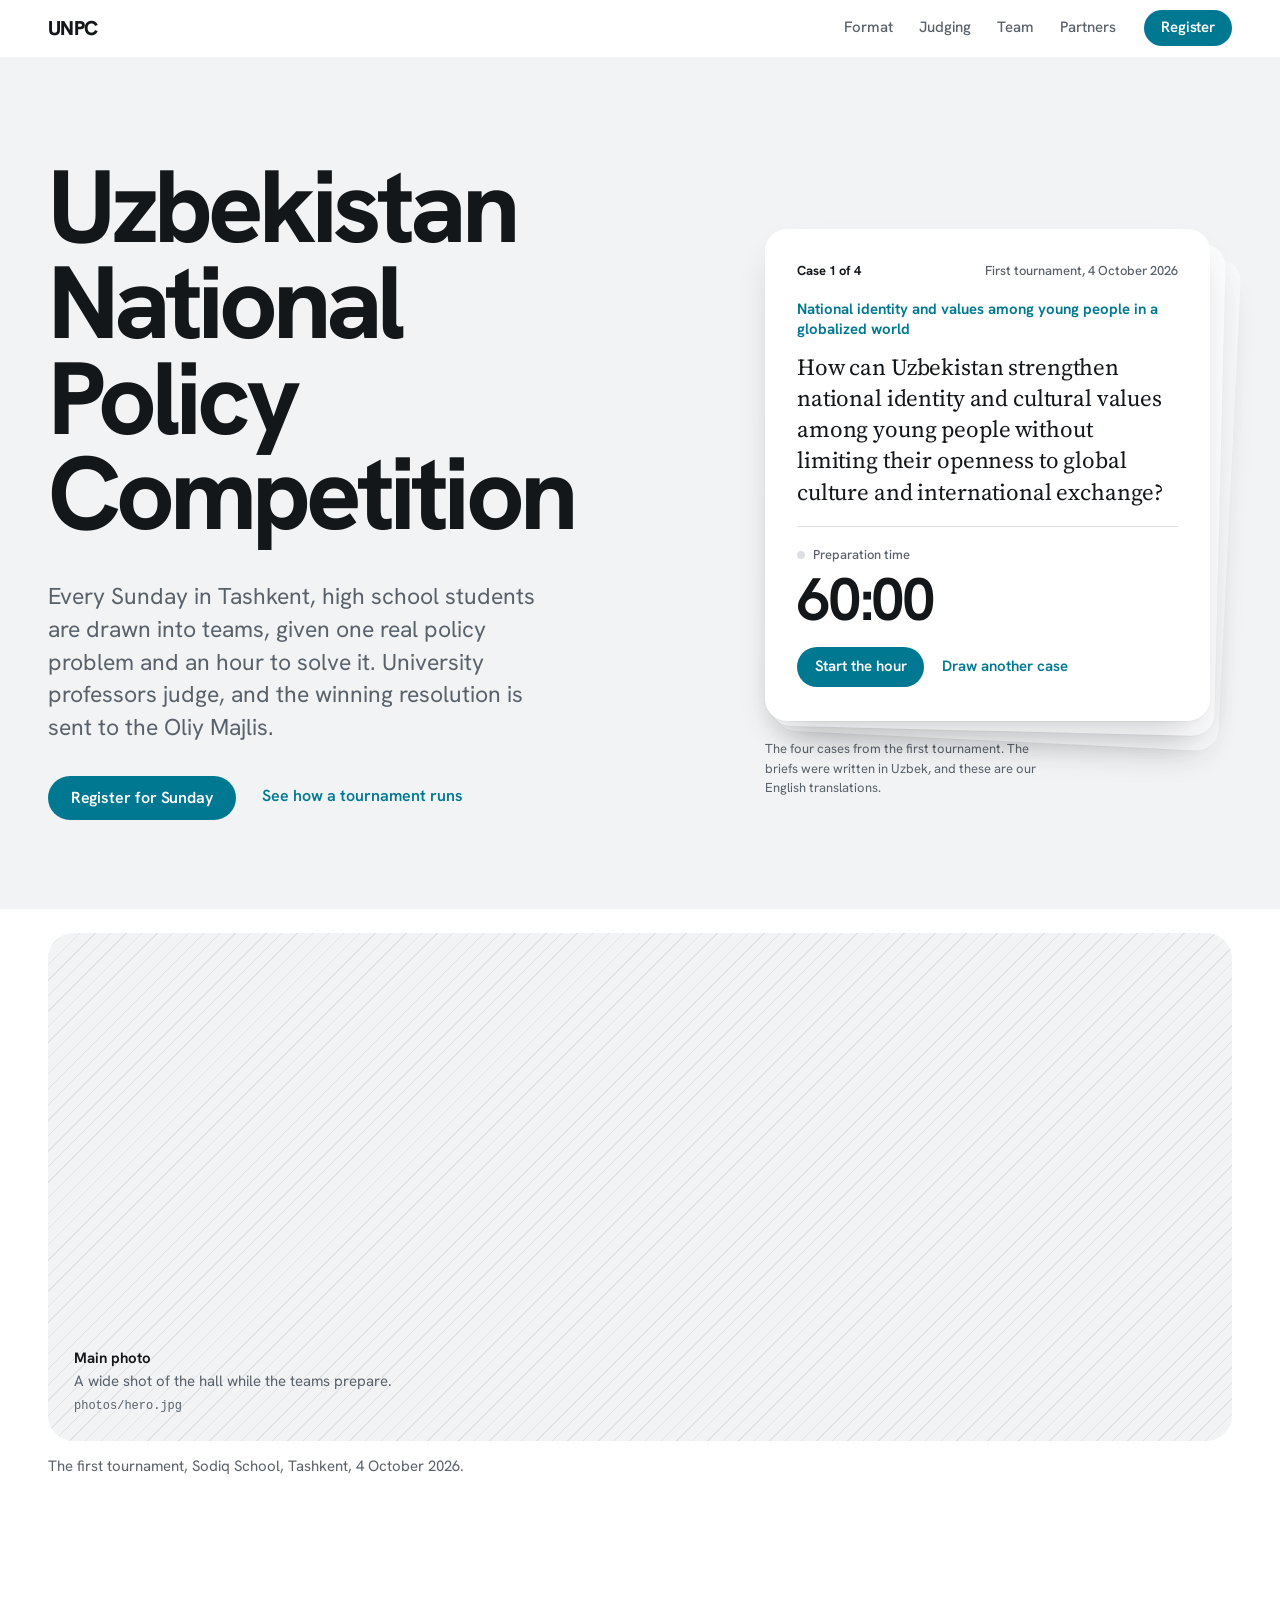
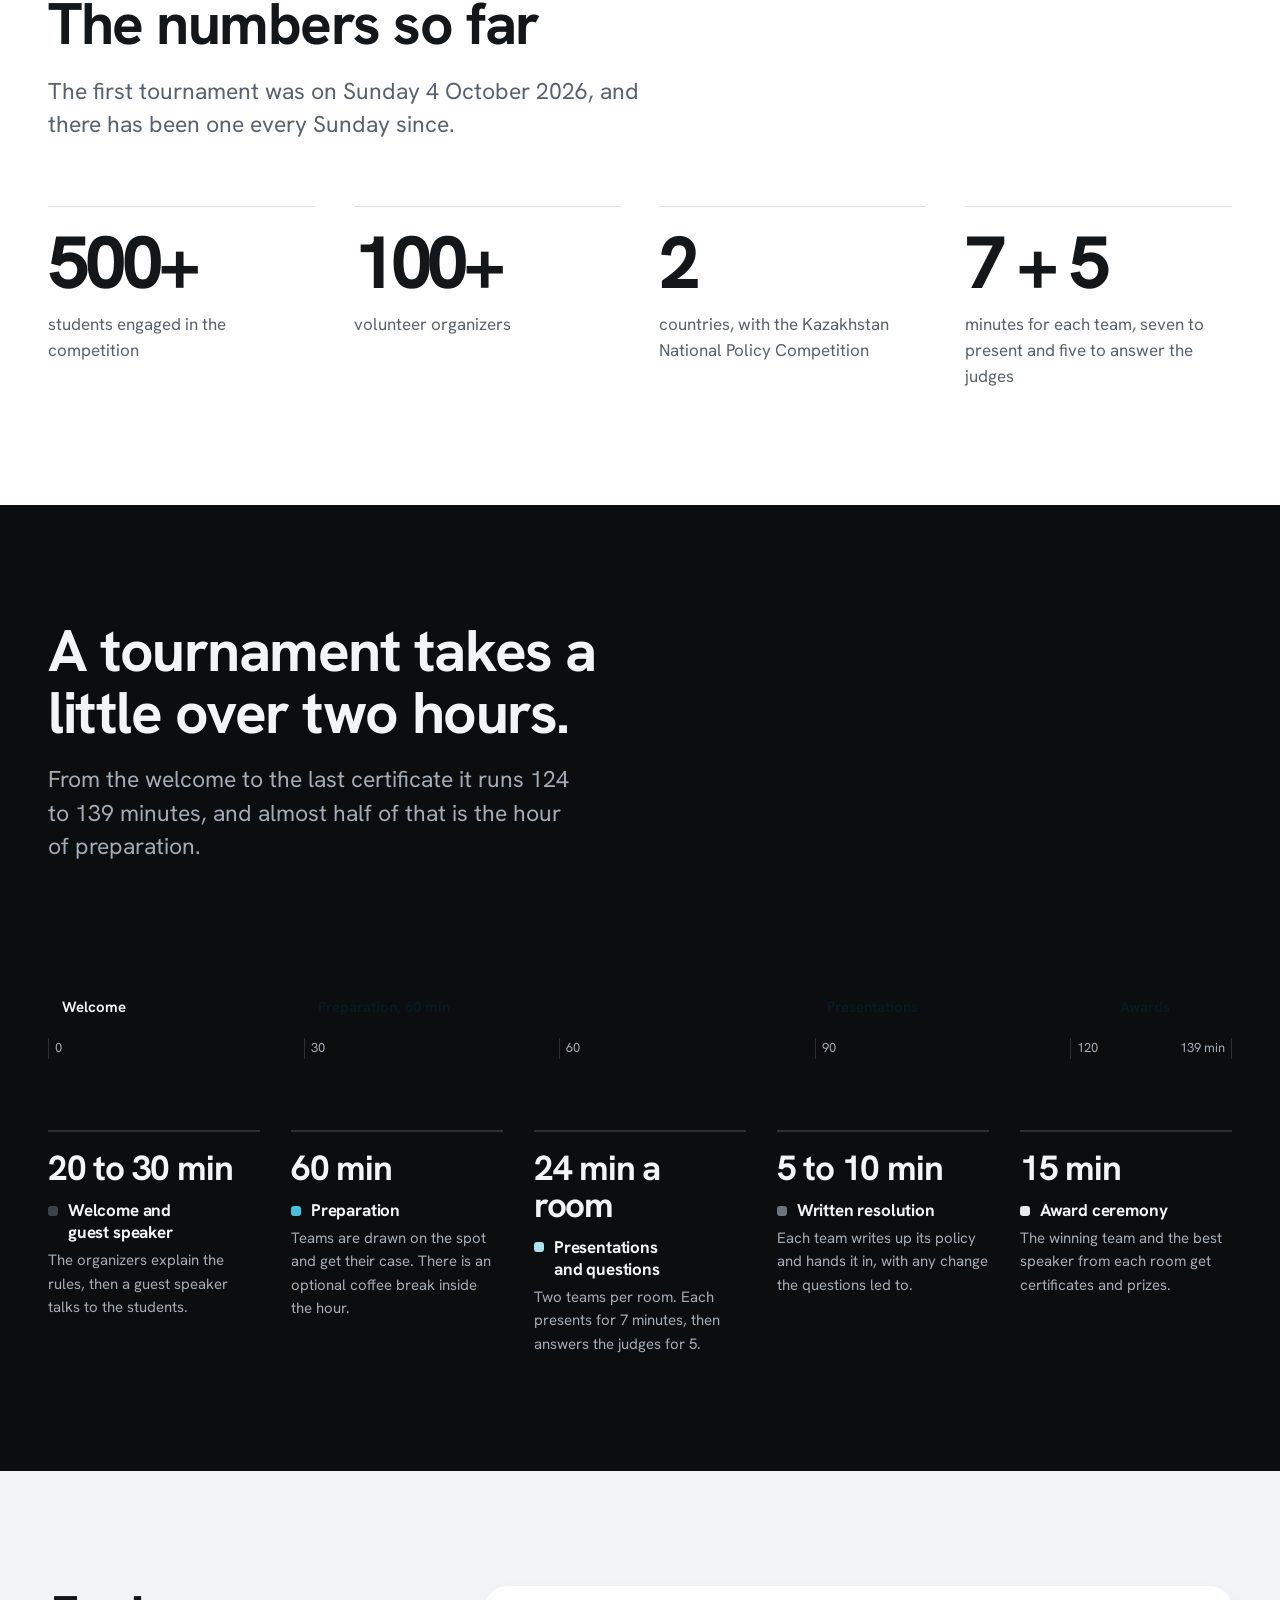
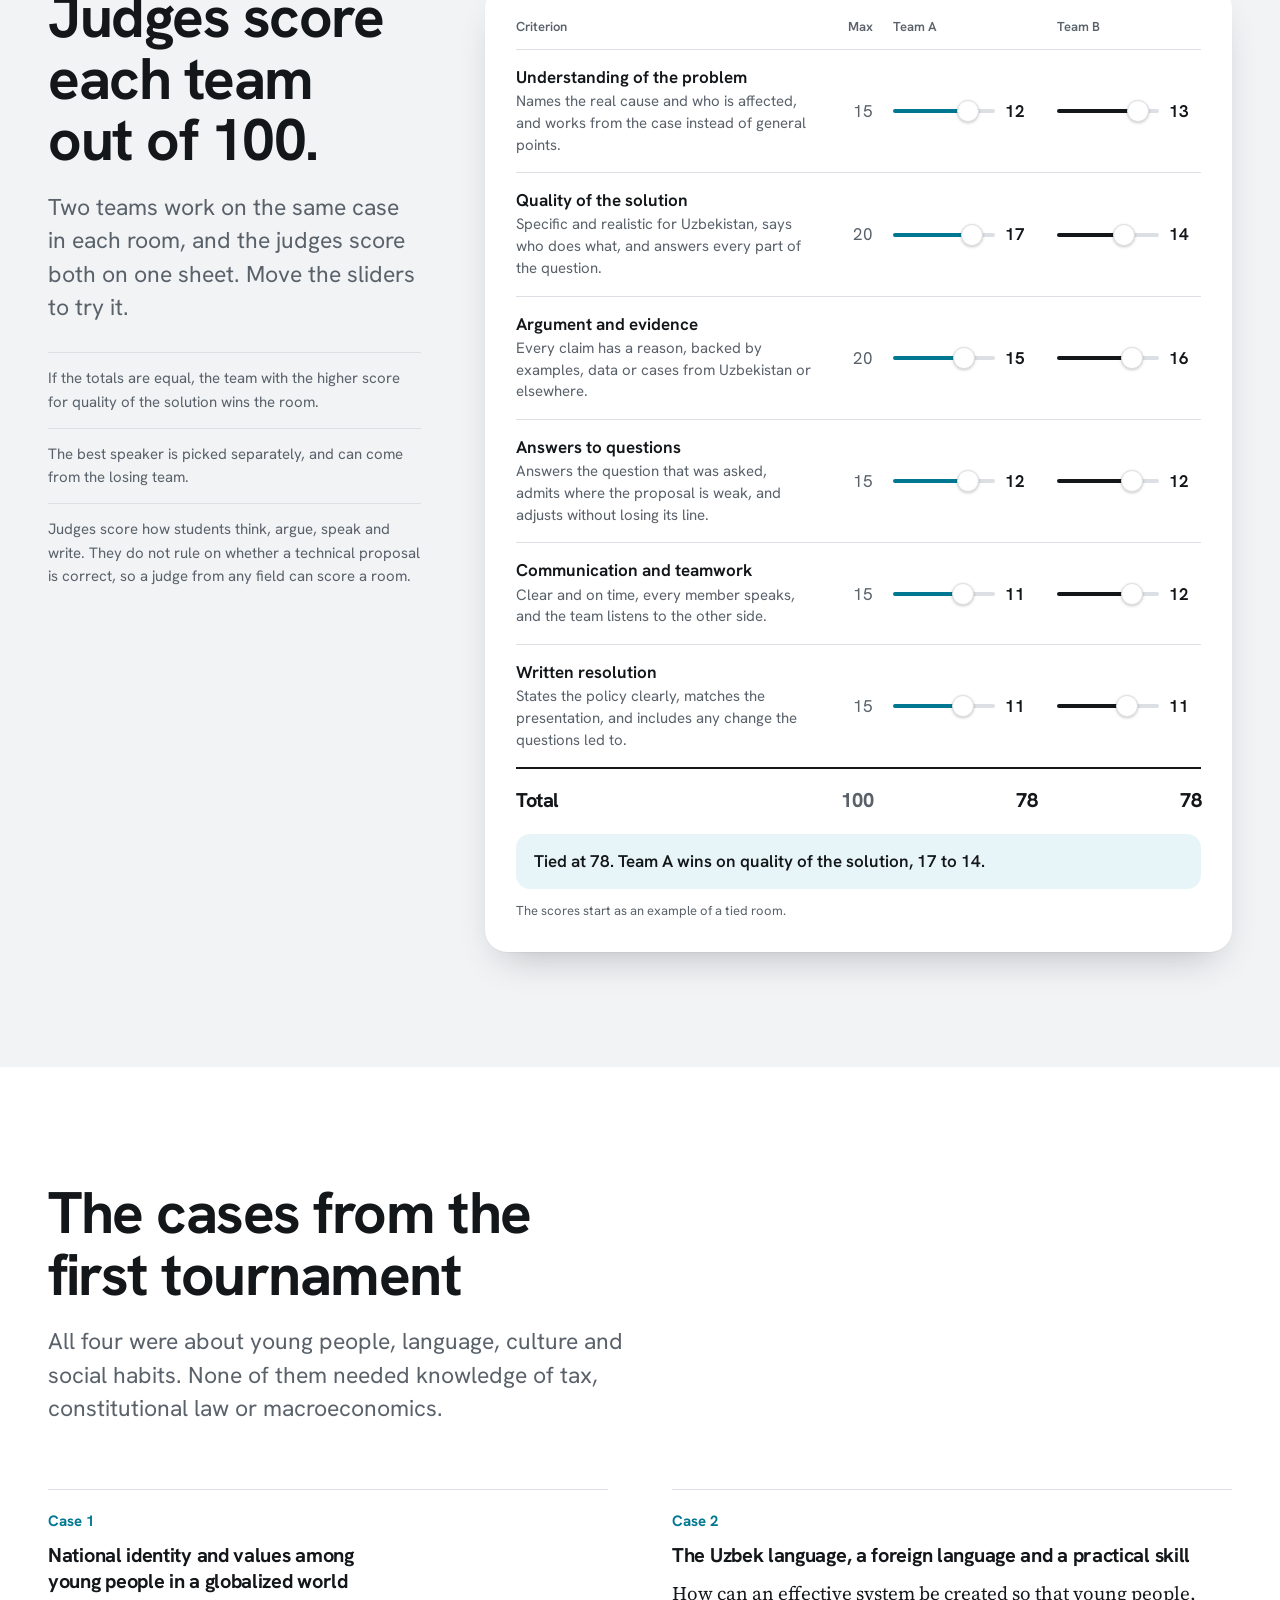
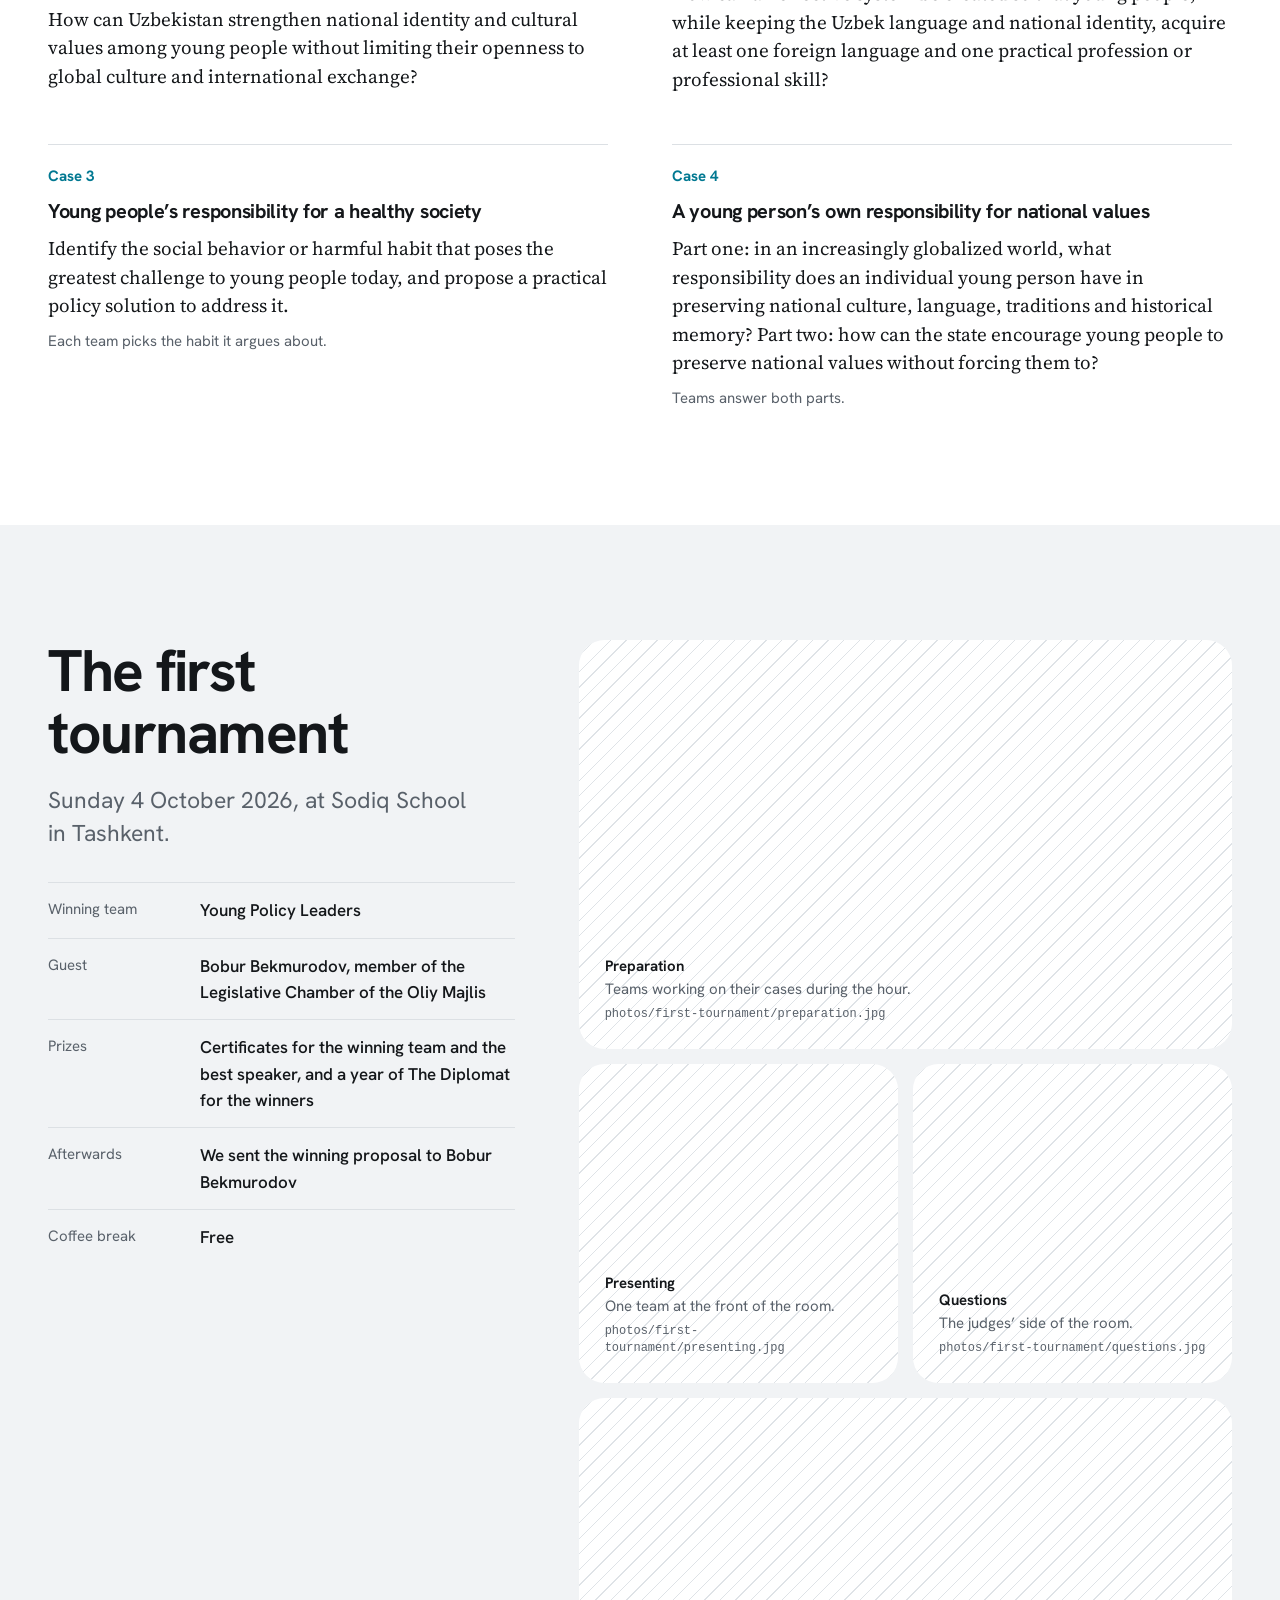
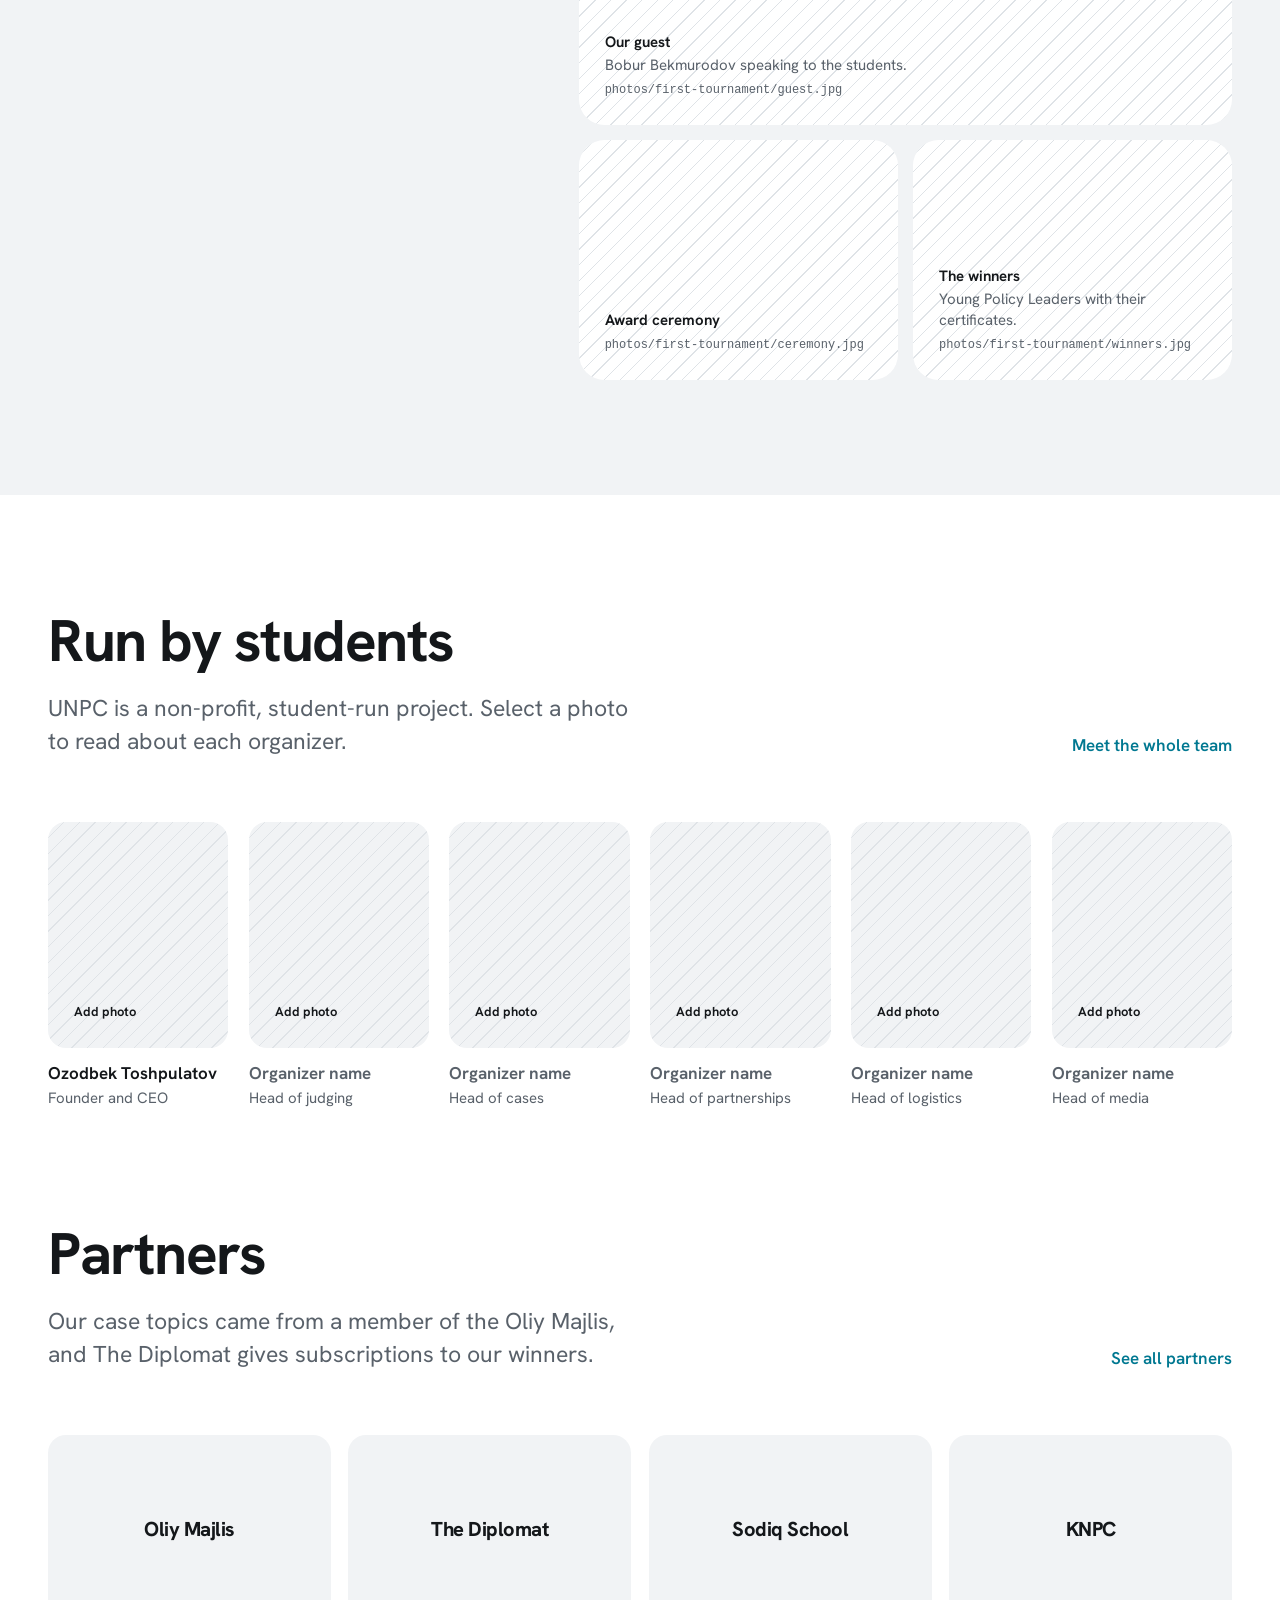
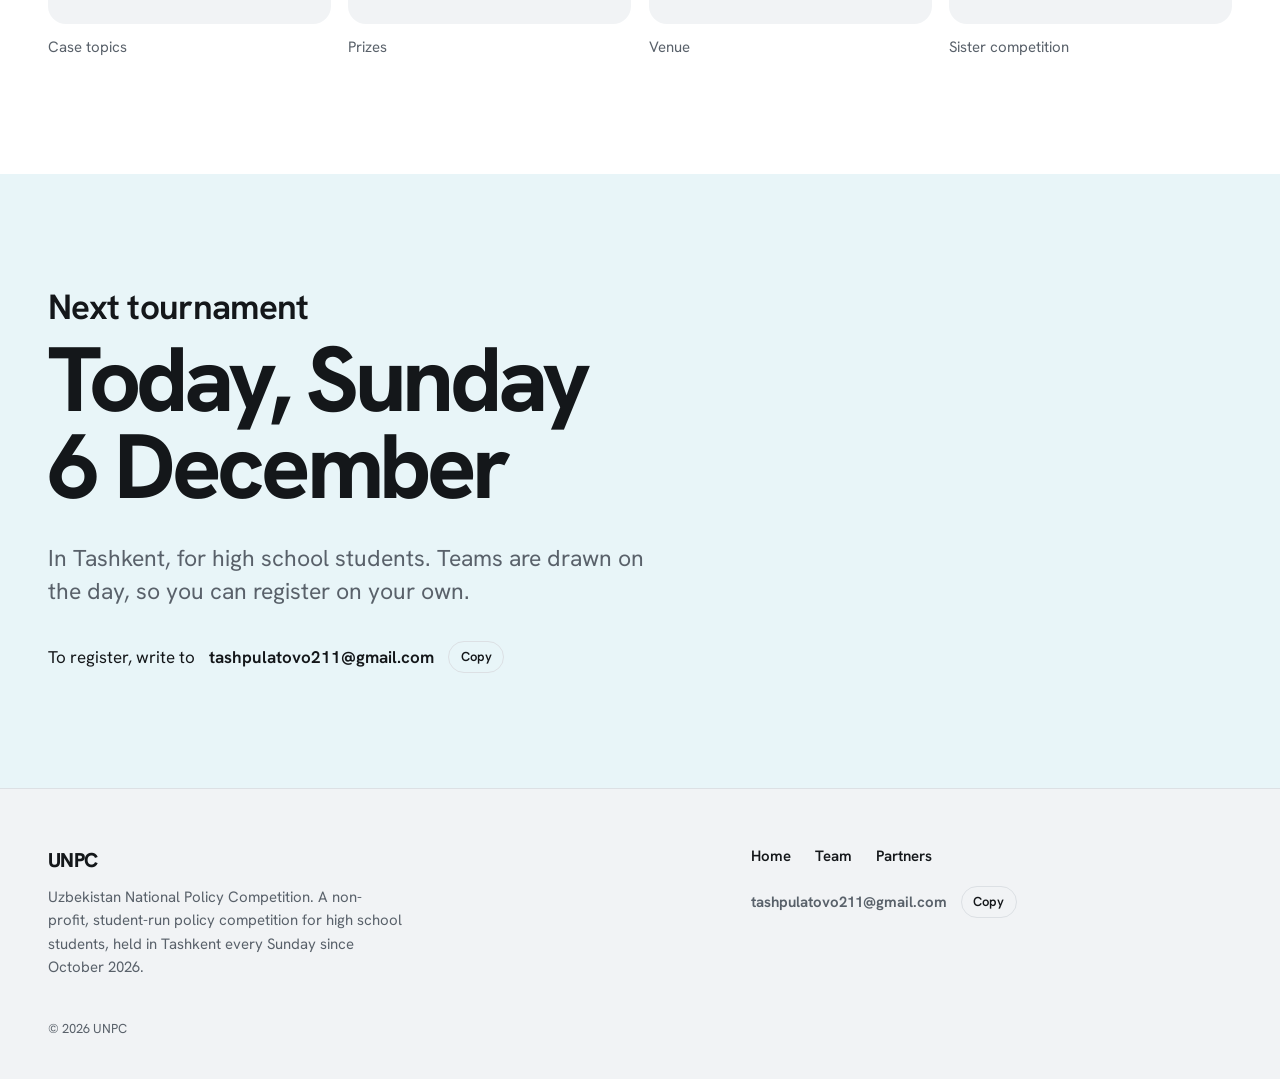
==== commit f7da29ee: "Add the UNPC website A static three-page site for the Uzbekistan National Policy Competition: home, " ====
--- a/unpc/index.html
+++ b/unpc/index.html
@@ -3,984 +3,405 @@
 <head>
 <meta charset="utf-8">
 <meta name="viewport" content="width=device-width, initial-scale=1, viewport-fit=cover">
-<title>UNPC</title>
-<meta name="description" content="The Uzbekistan National Policy Competition. School teams get one public policy problem, argue their solution in front of judges and write a short resolution. Every week in Tashkent.">
-<meta property="og:title" content="UNPC, the Uzbekistan National Policy Competition">
-<meta property="og:description" content="School teams get one public policy problem, argue their solution in front of judges and write a short resolution. Every week in Tashkent.">
-<link rel="icon" href="icon.png">
-<link rel="apple-touch-icon" href="icon.png">
+<title>Uzbekistan National Policy Competition</title>
+<meta name="claude:viewport-fit-sides" content="cover">
+<meta name="description" content="UNPC is a weekly policy competition for high school students in Tashkent. Teams get one real policy problem and an hour to solve it, professors judge, and the winning resolution is sent to the Oliy Majlis.">
+<meta property="og:title" content="Uzbekistan National Policy Competition">
+<meta property="og:description" content="Every Sunday in Tashkent, high school teams get one real policy problem and an hour to solve it.">
+<meta property="og:image" content="photos/hero.jpg">
+<meta name="theme-color" content="#f1f3f5" media="(prefers-color-scheme: light)">
+<meta name="theme-color" content="#0d1012" media="(prefers-color-scheme: dark)">
+<link rel="icon" href="data:image/svg+xml,%3Csvg xmlns='http://www.w3.org/2000/svg' viewBox='0 0 64 64'%3E%3Crect width='64' height='64' rx='15' fill='%23007891'/%3E%3Ctext x='32' y='44' text-anchor='middle' font-family='Helvetica,Arial,sans-serif' font-weight='800' font-size='34' fill='white'%3EU%3C/text%3E%3C/svg%3E">
 <link rel="preconnect" href="https://fonts.googleapis.com">
 <link rel="preconnect" href="https://fonts.gstatic.com" crossorigin>
-<link rel="stylesheet" href="https://fonts.googleapis.com/css2?family=Archivo:wdth,wght@62..125,100..900&display=swap">
-<style>
-/* Layout: a home page that is an index of section names in huge type. Hovering a name stretches it wide;
-   clicking it grows the section out of that row in the section's own colour while the name moves into the title.
-   Black and white like the emblem, the blue of the Uzbek flag, and a pale blue tint as the third ground. */
-:root {
-  --paper: #ffffff;
-  --ink: #000000;
-  --muted: #3f4c4f;
-  --rule: #cbd5d7;
-  --azure: #0099b5;
-  --azure-deep: #00687b;
-  --azure-soft: #08343e;
-  --azure-line: #007c92;
-  --tint: #e2f0f3;
-  --tint-soft: #3a5157;
-  --tint-line: #b6d1d7;
-  --ink-soft: #b4c1c4;
-  --ink-line: #3a4649;
-  --black: #000000;
-  --white: #ffffff;
-  --emblem-filter: none;
-
-  --font: "Archivo", "Helvetica Neue", Arial, sans-serif;
-  --ease: cubic-bezier(.76, 0, .24, 1);
-  --ease-out: cubic-bezier(.16, 1, .3, 1);
-
-  --text: 1.1875rem;
-  --lead: clamp(1.25rem, 1.7vw, 1.5rem);
-  --h3: clamp(1.375rem, 2.2vw, 1.75rem);
-  --gutter: clamp(16px, 4vw, 48px);
-  --max: 1240px;
-}
-@media (prefers-color-scheme: dark) {
-  :root:not([data-theme="light"]) {
-    --paper: #000000; --ink: #ffffff; --muted: #aebbbe; --rule: #2d393c;
-    --azure: #17b2cf; --azure-deep: #63d1e6; --azure-soft: #062b33; --azure-line: #0d8aa1;
-    --tint: #0c2328; --tint-soft: #9fb9be; --tint-line: #1d3c43;
-    --ink-soft: #42535a; --ink-line: #c6d1d4;
-    --emblem-filter: invert(1);
-    color-scheme: dark;
-  }
-}
-:root[data-theme="dark"] {
-  --paper: #000000; --ink: #ffffff; --muted: #aebbbe; --rule: #2d393c;
-  --azure: #17b2cf; --azure-deep: #63d1e6; --azure-soft: #062b33; --azure-line: #0d8aa1;
-  --tint: #0c2328; --tint-soft: #9fb9be; --tint-line: #1d3c43;
-  --ink-soft: #42535a; --ink-line: #c6d1d4;
-  --emblem-filter: invert(1);
-  color-scheme: dark;
-}
-
-/* Colour grounds. Each section and photo frame takes one. */
-body, .t-paper { --bg: var(--paper); --fg: var(--ink);   --soft: var(--muted);      --line: var(--rule);       --mark: var(--azure);      --mark-fg: var(--black); }
-.t-azure { --bg: var(--azure); --fg: var(--black); --soft: var(--azure-soft); --line: var(--azure-line); --mark: var(--black);      --mark-fg: var(--azure); }
-.t-tint  { --bg: var(--tint);  --fg: var(--ink);   --soft: var(--tint-soft);  --line: var(--tint-line);  --mark: var(--azure-deep); --mark-fg: var(--paper); }
-.t-ink   { --bg: var(--ink);   --fg: var(--paper); --soft: var(--ink-soft);   --line: var(--ink-line);   --mark: var(--azure);      --mark-fg: var(--black); }
-
-*, *::before, *::after { box-sizing: border-box; }
-[hidden] { display: none !important; }
-html { -webkit-text-size-adjust: 100%; scrollbar-gutter: stable; }
-html.sheet-open { overflow: hidden; }
-body {
-  margin: 0;
-  background: var(--bg);
-  color: var(--fg);
-  font-family: var(--font);
-  font-size: var(--text);
-  line-height: 1.55;
-  font-variant-numeric: tabular-nums;
-}
-img { max-width: 100%; height: auto; display: block; }
-h1, h2, h3 { margin: 0; font-weight: 800; font-stretch: 125%; line-height: 1.04; letter-spacing: -0.01em; text-wrap: balance; }
-h3 { font-size: var(--h3); line-height: 1.15; }
-p { margin: 0; max-width: 62ch; text-wrap: pretty; }
-a { color: inherit; text-decoration-thickness: 2px; text-underline-offset: 0.18em; text-decoration-color: var(--mark); }
-a:hover { text-decoration-thickness: 3px; }
-:focus-visible { outline: 3px solid var(--azure); outline-offset: 3px; }
-button { font: inherit; color: inherit; }
-
-.wrap { max-width: var(--max); margin-inline: auto; padding-inline: var(--gutter); }
-
-.btn {
-  display: inline-block;
-  padding: 0.8em 1.3em 0.85em;
-  background: var(--fg);
-  color: var(--bg);
-  font-weight: 700;
-  font-stretch: 112%;
-  text-decoration: none;
-  line-height: 1.2;
-  transition: background-color .25s, color .25s;
-}
-.btn:hover { background: var(--mark); color: var(--mark-fg); }
-.actions { display: flex; flex-wrap: wrap; align-items: center; gap: 14px 28px; }
-
-/* Photo frames. A drawing of the emblem's globe grid fills the frame until a photo is added. */
-.frame { position: relative; overflow: hidden; background: var(--bg); color: var(--fg); }
-.frame .globe {
-  position: absolute; width: 150%; aspect-ratio: 1; height: auto;
-  right: -62%; bottom: -78%; opacity: .5; pointer-events: none;
-}
-.frame img { position: absolute; inset: 0; width: 100%; height: 100%; object-fit: cover; opacity: 0; transition: opacity .6s, transform 1.2s var(--ease-out); transform: scale(1.04); }
-.frame.has-photo img { opacity: 1; transform: none; }
-.frame.has-photo .globe { display: none; }
-
-/* Header */
-.top { padding-block: 20px; }
-.top .wrap { display: flex; align-items: center; justify-content: space-between; gap: 16px; }
-.brand { display: flex; align-items: center; gap: 12px; text-decoration: none; font-weight: 800; font-stretch: 125%; font-size: 1.375rem; }
-.brand img { width: 46px; filter: var(--emblem-filter); }
-.top .btn { padding: 0.6em 1em 0.65em; }
-
-/* Hero */
-.hero { padding-block: clamp(24px, 5vw, 72px) clamp(40px, 6vw, 80px); }
-.hero-grid { display: grid; grid-template-columns: minmax(0, 1fr) minmax(0, 0.5fr); gap: clamp(28px, 5vw, 72px); align-items: center; }
-.hero h1 { font-size: clamp(2.6rem, 7vw, 6.5rem); font-weight: 850; line-height: 0.95; letter-spacing: -0.02em; }
-.hero h1 .line { display: block; white-space: nowrap; }
-.hero-copy { display: grid; gap: clamp(20px, 2.4vw, 30px); justify-items: start; }
-.hero .lead { font-size: var(--lead); line-height: 1.45; max-width: 34ch; }
-.hero .when { color: var(--soft); max-width: 44ch; }
-.hero .emblem { width: 100%; max-width: 420px; justify-self: end; filter: var(--emblem-filter); }
-.hero-photo { margin-top: clamp(40px, 6vw, 80px); aspect-ratio: 21 / 9; max-width: 100%; }
-
-@media (prefers-reduced-motion: no-preference) {
-  .hero h1 .line { animation: widen 1.3s var(--ease-out) both; animation-delay: calc(var(--i) * 110ms + 100ms); }
-  .hero .emblem { animation: settle 1.4s var(--ease-out) both; }
-  .hero-photo .globe { animation: drift 1.6s var(--ease-out) both; }
-}
-@keyframes widen { from { font-stretch: 62%; letter-spacing: -0.04em; } }
-@keyframes settle { from { transform: rotate(-10deg) scale(.92); } }
-@keyframes drift { from { transform: translate(-6%, -4%) scale(.94); } }
-
-/* Index of sections */
-.index { border-bottom: 1px solid var(--rule); margin-top: clamp(48px, 7vw, 96px); }
-.row {
-  position: relative;
-  display: block;
-  color: inherit;
-  text-decoration: none;
-  border-top: 1px solid color-mix(in srgb, currentColor 22%, transparent);
-}
-.row::before {
-  content: "";
-  position: absolute; inset: 0;
-  background: var(--bg);
-  transform: scaleX(0); transform-origin: left;
-  transition: transform .55s var(--ease);
-  z-index: 0;
-}
-.row-in {
-  position: relative; z-index: 2;
-  display: grid; grid-template-columns: minmax(0, 1fr) minmax(0, 30ch); align-items: center;
-  gap: 8px 32px;
-  padding-block: clamp(14px, 2vw, 26px);
-}
-.row .name {
-  display: block; width: fit-content;
-  font-size: clamp(2.75rem, 8.2vw, 7rem);
-  font-weight: 800; font-stretch: 78%;
-  line-height: 1; letter-spacing: -0.02em;
-  transition: font-stretch .6s var(--ease-out), color .3s;
-}
-.row .desc { color: inherit; transition: color .3s; }
-.row .thumb { display: none; }
-.row .more { display: block; font-size: 1.0625rem; margin-bottom: 4px; }
-@media (hover: hover) {
-  .row:hover { color: var(--fg); }
-  .row:hover::before { transform: scaleX(1); }
-  .row:hover .name { font-stretch: 125%; }
-}
-.row.is-active { color: var(--fg); }
-.row.is-active::before { transform: scaleX(1); transition: none; }
-.row.is-active .name { font-stretch: 125%; transition: none; }
-
-/* The photo that follows the pointer over the index */
-.peek {
-  position: fixed; left: 0; top: 0; z-index: 1;
-  width: clamp(240px, 24vw, 380px); aspect-ratio: 4 / 3;
-  pointer-events: none;
-  opacity: 0; scale: .6;
-  transition: opacity .3s, scale .45s var(--ease-out);
-}
-.peek.on { opacity: 1; scale: 1; }
-
-/* Footer */
-.foot { padding-block: 56px; }
-.foot .wrap { display: grid; grid-template-columns: auto minmax(0, 1fr) auto; gap: 24px 32px; align-items: start; }
-.foot img { width: 88px; filter: var(--emblem-filter); }
-.foot .name { font-weight: 800; font-stretch: 125%; font-size: 1.25rem; line-height: 1.2; }
-.foot p { color: var(--soft); font-size: 1.0625rem; }
-.foot ul { list-style: none; margin: 0; padding: 0; display: grid; gap: 8px; font-size: 1.0625rem; }
-
-/* Sections, opened one at a time over the index */
-.sheet {
-  position: fixed; inset: 0; z-index: 50;
-  overflow-y: auto; overscroll-behavior: contain;
-  background: var(--bg); color: var(--fg);
-}
-.sheet-bar { position: sticky; top: 0; z-index: 5; background: var(--bg); padding-block: calc(env(safe-area-inset-top, 0px) + 14px) 14px; }
-.sheet-bar .wrap { display: flex; align-items: center; justify-content: space-between; gap: 16px; }
-.sheet-close {
-  display: inline-flex; align-items: center; gap: 12px;
-  background: none; border: 2px solid currentColor; cursor: pointer;
-  padding: 0.45em 1em 0.5em 0.8em; font-weight: 700; font-stretch: 112%;
-  transition: background-color .25s, color .25s;
-}
-.sheet-close:hover { background: var(--fg); color: var(--bg); }
-.sheet-close .x { position: relative; width: 16px; height: 16px; }
-.sheet-close .x::before, .sheet-close .x::after { content: ""; position: absolute; left: 50%; top: 50%; width: 20px; height: 2.5px; background: currentColor; translate: -50% -50%; rotate: 45deg; }
-.sheet-close .x::after { rotate: -45deg; }
-.sheet-bar .btn { padding: 0.55em 1em 0.6em; }
-
-.sheet-body { padding-block: clamp(16px, 3vw, 40px) clamp(64px, 8vw, 112px); display: grid; gap: clamp(48px, 6vw, 88px); }
-.sheet-head { display: grid; grid-template-columns: minmax(0, 1.1fr) minmax(0, 0.9fr); grid-template-rows: auto 1fr; gap: 24px clamp(28px, 5vw, 64px); align-items: start; }
-.sheet-title {
-  width: fit-content;
-  font-size: clamp(3.25rem, 10.5vw, 8.75rem);
-  font-weight: 800; font-stretch: 125%; line-height: 1; letter-spacing: -0.02em;
-}
-.sheet-head .lead { grid-column: 1; font-size: var(--lead); line-height: 1.45; max-width: 36ch; }
-.sheet-photo { grid-column: 2; grid-row: 1 / span 2; aspect-ratio: 4 / 3; max-width: 100%; }
-.sheet-head.no-photo { grid-template-columns: minmax(0, 1fr); }
-.block { display: grid; gap: 1.1em; justify-items: start; }
-.soft { color: var(--soft); }
-
-.sheet .next { margin-top: 0; border-bottom: 0; }
-.sheet .next .row-in { grid-template-columns: minmax(0, 1fr); gap: 0; padding-block: clamp(24px, 4vw, 48px); }
-
-/* Format: the day to scale */
-.chart { display: grid; gap: 28px; }
-.gantt { display: grid; grid-template-columns: minmax(0, 300px) minmax(0, 1fr); column-gap: 32px; }
-.gantt .row-g { display: contents; }
-.gantt .label { padding-block: 16px; border-top: 1px solid var(--line); display: grid; gap: 2px; align-content: start; }
-.gantt .label strong { font-weight: 700; font-stretch: 112%; line-height: 1.25; }
-.gantt .label span { color: var(--soft); font-size: 1.0625rem; line-height: 1.4; }
-.gantt .track {
-  position: relative; border-top: 1px solid var(--line); min-height: 64px;
-  background-image: repeating-linear-gradient(to right, var(--line) 0 1px, transparent 1px calc(100% * 30 / 139));
-}
-.gantt .bar, .gantt .extra {
-  position: absolute; top: 18px; height: 30px;
-  left: calc(100% * var(--from) / 139);
-  width: calc(100% * (var(--to) - var(--from)) / 139);
-}
-.gantt .bar { background: var(--mark); }
-.gantt .extra { background: repeating-linear-gradient(135deg, var(--mark) 0 3px, transparent 3px 8px); box-shadow: inset 0 0 0 2px var(--mark); }
-.gantt .axis { position: relative; height: 28px; color: var(--soft); font-size: 1rem; }
-.gantt .axis span { position: absolute; left: calc(100% * var(--at) / 139); transform: translateX(-50%); }
-.gantt .axis span:first-child { transform: none; }
-
-.room-bar { display: flex; min-height: 80px; }
-.room-bar div { flex: var(--m) 1 0; padding: 12px 14px; display: grid; align-content: center; line-height: 1.25; }
-.room-bar .talk { background: var(--mark); color: var(--mark-fg); font-weight: 700; }
-.room-bar .qs { box-shadow: inset 0 0 0 2px var(--mark); }
-
-/* Cases */
-.cases { display: grid; gap: clamp(40px, 5vw, 64px); }
-.case { display: grid; grid-template-columns: minmax(0, 5fr) minmax(0, 7fr); gap: 16px clamp(24px, 4vw, 56px); padding-top: 28px; border-top: 2px solid var(--fg); }
-.case .q { font-size: var(--lead); line-height: 1.42; }
-.case .soft { margin-top: 12px; }
-
-/* Scoring */
-.points { display: flex; gap: 4px; min-height: 84px; }
-.points div {
-  flex: var(--p) 1 0; background: var(--mark); color: var(--mark-fg);
-  display: grid; align-content: end; padding: 10px 12px;
-  font-weight: 800; font-stretch: 125%; font-size: clamp(1.25rem, 2.4vw, 2rem); line-height: 1;
-}
-.points-total { display: flex; justify-content: space-between; align-items: baseline; gap: 16px; margin-top: 14px; }
-.points-total strong { font-size: clamp(2.5rem, 6vw, 4.5rem); font-weight: 850; font-stretch: 125%; line-height: 1; }
-.sheet-table { width: 100%; border-collapse: collapse; border: 2px solid var(--fg); }
-.sheet-table th, .sheet-table td { text-align: left; vertical-align: top; padding: 18px 20px; border-top: 1px solid var(--fg); }
-.sheet-table thead th { background: var(--fg); color: var(--bg); font-weight: 700; font-stretch: 112%; }
-.sheet-table tbody th { font-weight: 700; font-stretch: 112%; width: 28%; }
-.sheet-table .pts { text-align: right; width: 7em; font-weight: 800; font-stretch: 125%; font-size: 1.5rem; line-height: 1.1; }
-.sheet-table thead .pts { font-size: inherit; font-weight: 700; line-height: inherit; }
-.sheet-table tfoot th, .sheet-table tfoot td { border-top: 2px solid var(--fg); font-weight: 800; font-stretch: 125%; }
-
-/* Two-column blocks, people, partners */
-.split { display: grid; grid-template-columns: minmax(0, 1fr) minmax(0, 1fr); gap: clamp(32px, 6vw, 96px); align-items: start; }
-.people { display: grid; grid-template-columns: repeat(2, minmax(0, 1fr)); gap: 40px clamp(32px, 5vw, 72px); }
-.person { display: grid; gap: 10px; align-content: start; padding-top: 24px; border-top: 2px solid var(--fg); }
-.person h3 { font-size: clamp(1.75rem, 3.4vw, 2.75rem); }
-.partners { display: grid; border-top: 2px solid var(--fg); }
-.partner { display: grid; grid-template-columns: minmax(0, 5fr) minmax(0, 7fr); gap: 8px clamp(24px, 4vw, 56px); padding-block: 28px; border-bottom: 1px solid var(--line); }
-.partner h3 { font-size: clamp(1.75rem, 3.4vw, 2.75rem); }
-
-/* Photos */
-.gallery { display: grid; grid-template-columns: repeat(auto-fill, minmax(min(100%, 280px), 1fr)); gap: 12px; }
-.gallery figure { margin: 0; display: grid; gap: 8px; align-content: start; }
-.gallery .frame { aspect-ratio: 4 / 3; }
-.gallery figcaption { color: var(--soft); font-size: 1.0625rem; }
-.gallery.has-photos .slot { display: none; }
-@media (min-width: 720px) {
-  .gallery > :first-child { grid-column: span 2; grid-row: span 2; }
-  .gallery > :first-child .frame { aspect-ratio: auto; height: 100%; min-height: 360px; }
-}
-
-/* Register */
-.big-cta { font-size: clamp(1.5rem, 3vw, 2.25rem); line-height: 1.3; max-width: 30ch; font-weight: 500; }
-
-/* What plays when a section opens */
-@media (prefers-reduced-motion: no-preference) {
-  .sheet.is-in .r { animation: rise .9s var(--ease-out) both; animation-delay: calc(.55s + var(--i, 0) * 80ms); }
-  .sheet.is-in .gantt .bar, .sheet.is-in .gantt .extra { animation: wipe .7s var(--ease-out) both; animation-delay: calc(.95s + var(--from) * 11ms); }
-  .sheet.is-in .room-bar > div { animation: wipe .6s var(--ease-out) both; animation-delay: calc(1.35s + var(--k) * 140ms); }
-  .sheet.is-in .points > div { animation: wipe .6s var(--ease-out) both; animation-delay: calc(.8s + var(--k) * 120ms); }
-  .sheet.is-in .sheet-photo .globe { animation: drift 1.6s var(--ease-out) both; }
-}
-@keyframes rise { from { opacity: 0; transform: translateY(32px); } }
-@keyframes wipe { from { clip-path: inset(0 100% 0 0); } to { clip-path: inset(0 0 0 0); } }
-
-/* View transition between the index and a section */
-::view-transition-old(root), ::view-transition-new(root) { animation: none; }
-::view-transition-group(sheet-prev) { z-index: 1; }
-::view-transition-group(sheet) { z-index: 2; }
-::view-transition-group(sheet-title), ::view-transition-group(sheet-photo) { z-index: 3; animation-duration: .85s; animation-timing-function: var(--ease); }
-::view-transition-old(sheet-prev), ::view-transition-new(sheet), ::view-transition-old(sheet) { animation: none; }
-::view-transition-old(sheet-title), ::view-transition-new(sheet-title),
-::view-transition-old(sheet-photo), ::view-transition-new(sheet-photo) { animation-duration: .85s; animation-timing-function: var(--ease); }
-::view-transition-group(sheet-photo) { overflow: clip; }
-::view-transition-old(sheet-photo), ::view-transition-new(sheet-photo) { height: 100%; object-fit: cover; }
-
-@media (max-width: 860px) {
-  .hero-grid { grid-template-columns: minmax(0, 1fr); }
-  .hero .emblem { order: -1; justify-self: start; max-width: min(56%, 260px); }
-  .hero-photo { aspect-ratio: 4 / 3; }
-  .row-in { grid-template-columns: minmax(0, 1fr) 84px; }
-  .row .name { grid-column: 1; }
-  .row .desc { grid-column: 1; grid-row: 2; }
-  .row .thumb { display: block; grid-column: 2; grid-row: 1 / span 2; width: 84px; aspect-ratio: 1; }
-  .sheet .next .row-in { grid-template-columns: minmax(0, 1fr); }
-  .sheet-head { grid-template-columns: minmax(0, 1fr); grid-template-rows: none; }
-  .sheet-head .lead, .sheet-photo { grid-column: 1; grid-row: auto; }
-  .case, .partner, .split, .people { grid-template-columns: minmax(0, 1fr); }
-  .gantt { grid-template-columns: minmax(0, 1fr); }
-  .gantt .axis-label { display: none; }
-  .gantt .track { border-top: 0; min-height: 52px; }
-  .gantt .bar, .gantt .extra { top: 6px; }
-  .foot .wrap { grid-template-columns: auto minmax(0, 1fr); }
-  .foot ul { grid-column: 1 / -1; }
-}
-@media (max-width: 600px) {
-  :root { --text: 1.125rem; }
-  .row .name { font-stretch: 100%; }
-  .room-bar { flex-direction: column; }
-  .room-bar div { min-height: calc(var(--m) * 11px); }
-  .points div { padding: 8px; }
-  .sheet-table thead { display: none; }
-  .sheet-table, .sheet-table tbody, .sheet-table tfoot { display: block; }
-  .sheet-table tr { display: grid; grid-template-columns: minmax(0, 1fr) auto; border-top: 1px solid var(--fg); }
-  .sheet-table tbody tr:first-child { border-top: 0; }
-  .sheet-table th, .sheet-table td { border-top: 0; padding: 14px 16px; }
-  .sheet-table tbody th { width: auto; padding-bottom: 4px; }
-  .sheet-table tbody td:not(.pts) { grid-column: 1 / -1; grid-row: 2; padding-top: 0; }
-  .sheet-table .pts { width: auto; padding-bottom: 4px; }
-  .sheet-table tfoot tr { border-top: 2px solid var(--fg); }
-}
-</style>
+<link rel="stylesheet" href="https://fonts.googleapis.com/css2?family=Hanken+Grotesk:wght@400..800&amp;family=Source+Serif+4:ital,opsz,wght@0,8..60,400..600;1,8..60,400..600&amp;display=swap">
+<link rel="stylesheet" href="assets/style.css">
+<noscript><style>.photo img{opacity:1}</style></noscript>
+<script src="assets/data.js" defer></script>
+<script src="assets/site.js" defer></script>
 </head>
 <body>
-
-<svg width="0" height="0" style="position:absolute" aria-hidden="true" focusable="false">
-  <symbol id="globe" viewBox="0 0 200 200">
-    <g fill="none" stroke="currentColor" stroke-width="1.4" vector-effect="non-scaling-stroke">
-      <circle cx="100" cy="100" r="96"/>
-      <ellipse cx="100" cy="100" rx="88.7" ry="96"/>
-      <ellipse cx="100" cy="100" rx="67.9" ry="96"/>
-      <ellipse cx="100" cy="100" rx="36.7" ry="96"/>
-      <line x1="100" y1="4" x2="100" y2="196"/>
-      <line x1="4" y1="100" x2="196" y2="100"/>
-      <line x1="11.3" y1="63.3" x2="188.7" y2="63.3"/>
-      <line x1="11.3" y1="136.7" x2="188.7" y2="136.7"/>
-      <line x1="32.1" y1="32.1" x2="167.9" y2="32.1"/>
-      <line x1="32.1" y1="167.9" x2="167.9" y2="167.9"/>
-      <line x1="63.3" y1="11.3" x2="136.7" y2="11.3"/>
-      <line x1="63.3" y1="188.7" x2="136.7" y2="188.7"/>
-    </g>
-  </symbol>
-</svg>
-
-<div id="home">
-  <header class="top">
-    <div class="wrap">
-      <a class="brand" href="#top" aria-label="UNPC home"><img src="emblem.png" alt="" width="900" height="926">UNPC</a>
-      <a class="btn" href="https://docs.google.com/forms/d/1J4TnyeHT7q9GprsXUYqjKOLA4qmxmFsAD28a8QJUFtI/viewform">Register</a>
-    </div>
-  </header>
-
-  <main id="top">
-    <section class="hero">
-      <div class="wrap">
-        <div class="hero-grid">
-          <div class="hero-copy">
-            <h1><span class="line" style="--i:0">Uzbekistan</span><span class="line" style="--i:1">National</span><span class="line" style="--i:2">Policy</span><span class="line" style="--i:3">Competition</span></h1>
-            <p class="lead">School teams get one public policy problem, argue their solution in front of judges and write a short resolution.</p>
-            <p class="when">Every week in Tashkent. The first tournament was on Sunday 4 October 2026 at Sodiq School.</p>
-            <div class="actions">
-              <a class="btn" href="https://docs.google.com/forms/d/1J4TnyeHT7q9GprsXUYqjKOLA4qmxmFsAD28a8QJUFtI/viewform">Register your team</a>
-              <a href="https://t.me/UzbNatPoliComp">Telegram</a>
-              <a href="https://www.instagram.com/uzbekpolicycomp">Instagram</a>
+<a class="skip" href="#main">Skip to content</a>
+
+<header class="nav">
+  <div class="wrap nav-bar">
+    <a class="wordmark" href="index.html">UNPC</a>
+    <nav class="nav-links" aria-label="Main">
+      <a href="#format">Format</a>
+      <a href="#judging">Judging</a>
+      <a href="team.html">Team</a>
+      <a href="partners.html">Partners</a>
+    </nav>
+    <a class="btn btn-primary" href="#next" data-register>Register</a>
+    <button class="menu-btn" type="button" aria-expanded="false" aria-controls="menu" aria-label="Open menu"><span></span><span></span></button>
+  </div>
+  <nav class="menu" id="menu" aria-label="Menu" hidden>
+    <div class="wrap">
+      <ul>
+        <li><a href="#format">Format</a></li>
+        <li><a href="#judging">Judging</a></li>
+        <li><a href="team.html">Team</a></li>
+        <li><a href="partners.html">Partners</a></li>
+      </ul>
+    </div>
+  </nav>
+</header>
+
+<main id="main">
+
+  <section class="hero tint" aria-labelledby="hero-title">
+    <div class="wrap">
+      <div class="hero-copy">
+        <h1 id="hero-title"><span>Uzbekistan</span> <span>National</span> <span>Policy</span> <span>Competition</span></h1>
+        <p class="hero-lede">Every Sunday in Tashkent, high school students are drawn into teams, given one real policy problem and an hour to solve it. University professors judge, and the winning resolution is sent to the Oliy Majlis.</p>
+        <div class="hero-actions">
+          <a class="btn btn-primary" href="#next" data-register>Register for Sunday</a>
+          <a class="btn-text" href="#format">See how a tournament runs</a>
+        </div>
+      </div>
+
+      <div class="deck-wrap">
+        <div class="deck" data-deck>
+          <article class="case" aria-labelledby="case-count">
+            <div class="case-meta">
+              <strong id="case-count" data-case-count>Case 1 of 4</strong>
+              <span>First tournament, 4 October 2026</span>
             </div>
-          </div>
-          <img class="emblem" src="emblem.png" alt="The UNPC emblem, a globe inside an olive wreath with an eagle below it" width="900" height="926">
-        </div>
-        <div class="hero-photo frame t-azure" data-photo="hero">
-          <svg class="globe" aria-hidden="true"><use href="#globe"></use></svg>
-          <img alt="A UNPC tournament at Sodiq School">
-        </div>
-      </div>
-    </section>
-
-    <nav class="index" aria-label="Sections">
-      <a class="row t-azure" href="#format" data-sheet="format" data-peek="t-ink">
-        <span class="wrap row-in"><span class="name">Format</span><span class="desc">How a tournament runs, from the draw to the awards.</span><span class="thumb frame t-ink" data-photo="format"><svg class="globe" aria-hidden="true"><use href="#globe"></use></svg><img alt=""></span></span>
-      </a>
-      <a class="row t-tint" href="#cases" data-sheet="cases" data-peek="t-azure">
-        <span class="wrap row-in"><span class="name">Cases</span><span class="desc">The four questions teams argued on 4 October.</span><span class="thumb frame t-azure" data-photo="cases"><svg class="globe" aria-hidden="true"><use href="#globe"></use></svg><img alt=""></span></span>
-      </a>
-      <a class="row t-ink" href="#scoring" data-sheet="scoring" data-peek="t-azure">
-        <span class="wrap row-in"><span class="name">Scoring</span><span class="desc">The judges' sheet, out of 100.</span><span class="thumb frame t-azure" data-photo="scoring"><svg class="globe" aria-hidden="true"><use href="#globe"></use></svg><img alt=""></span></span>
-      </a>
-      <a class="row t-tint" href="#judges" data-sheet="judges" data-peek="t-azure">
-        <span class="wrap row-in"><span class="name">Judges</span><span class="desc">What judging a room involves, and how to sign up.</span><span class="thumb frame t-azure" data-photo="judges"><svg class="globe" aria-hidden="true"><use href="#globe"></use></svg><img alt=""></span></span>
-      </a>
-      <a class="row t-azure" href="#speakers" data-sheet="speakers" data-peek="t-ink">
-        <span class="wrap row-in"><span class="name">Speakers</span><span class="desc">Guest talks for our students.</span><span class="thumb frame t-ink" data-photo="speakers"><svg class="globe" aria-hidden="true"><use href="#globe"></use></svg><img alt=""></span></span>
-      </a>
-      <a class="row t-tint" href="#prizes" data-sheet="prizes" data-peek="t-azure">
-        <span class="wrap row-in"><span class="name">Prizes</span><span class="desc">What the winners get, and who gives it.</span><span class="thumb frame t-azure" data-photo="prizes"><svg class="globe" aria-hidden="true"><use href="#globe"></use></svg><img alt=""></span></span>
-      </a>
-      <a class="row t-ink" href="#photos" data-sheet="photos" data-peek="t-azure">
-        <span class="wrap row-in"><span class="name">Photos</span><span class="desc">Pictures from the tournaments.</span><span class="thumb frame t-azure" data-photo="gallery/1"><svg class="globe" aria-hidden="true"><use href="#globe"></use></svg><img alt=""></span></span>
-      </a>
-      <a class="row t-azure" href="#register" data-sheet="register" data-peek="t-ink">
-        <span class="wrap row-in"><span class="name">Register</span><span class="desc">Bring a team of three or four.</span><span class="thumb frame t-ink" data-photo="register"><svg class="globe" aria-hidden="true"><use href="#globe"></use></svg><img alt=""></span></span>
-      </a>
-    </nav>
-  </main>
-
-  <footer class="foot">
-    <div class="wrap">
-      <img src="emblem.png" alt="" width="900" height="926">
+            <div class="case-stack" aria-live="polite">
+              <div class="case-item is-current">
+                <p class="case-topic">National identity and values among young people in a globalized world</p>
+                <p class="case-q">How can Uzbekistan strengthen national identity and cultural values among young people without limiting their openness to global culture and international exchange?</p>
+              </div>
+              <div class="case-item">
+                <p class="case-topic">The Uzbek language, a foreign language and a practical skill</p>
+                <p class="case-q">How can an effective system be created so that young people, while keeping the Uzbek language and national identity, acquire at least one foreign language and one practical profession or professional skill?</p>
+              </div>
+              <div class="case-item">
+                <p class="case-topic">Young people’s responsibility for a healthy society</p>
+                <p class="case-q">Identify the social behavior or harmful habit that poses the greatest challenge to young people today, and propose a practical policy solution to address it.</p>
+              </div>
+              <div class="case-item">
+                <p class="case-topic">A young person’s own responsibility for national values</p>
+                <p class="case-q">Part one: in an increasingly globalized world, what responsibility does an individual young person have in preserving national culture, language, traditions and historical memory? Part two: how can the state encourage young people to preserve national values without forcing them to?</p>
+              </div>
+            </div>
+            <div class="case-foot">
+              <div>
+                <span class="clock-label" data-clock-label>Preparation time</span>
+                <span class="clock" data-clock role="timer">60:00</span>
+              </div>
+              <div class="case-actions">
+                <button class="btn btn-primary" type="button" data-clock-toggle>Start the hour</button>
+                <button class="btn-text" type="button" data-clock-reset hidden>Reset</button>
+                <button class="btn-text" type="button" data-draw>Draw another case</button>
+              </div>
+            </div>
+          </article>
+        </div>
+        <p class="deck-note">The four cases from the first tournament. The briefs were written in Uzbek, and these are our English translations.</p>
+      </div>
+    </div>
+  </section>
+
+  <section class="lead-photo" aria-label="The first tournament">
+    <div class="wrap">
+      <figure>
+        <div class="photo" data-slot>
+          <img src="photos/hero.jpg" alt="Teams preparing at the first UNPC tournament" decoding="async">
+          <span class="photo-hint"><strong>Main photo</strong><span>A wide shot of the hall while the teams prepare.</span><code>photos/hero.jpg</code></span>
+        </div>
+        <figcaption class="caption">The first tournament, Sodiq School, Tashkent, 4 October 2026.</figcaption>
+      </figure>
+    </div>
+  </section>
+
+  <section class="section" id="numbers" aria-labelledby="numbers-title">
+    <div class="wrap">
+      <div class="head">
+        <h2 id="numbers-title">The numbers so far</h2>
+        <p class="lede">The first tournament was on Sunday 4 October 2026, and there has been one every Sunday since.</p>
+      </div>
+      <dl class="figures">
+        <div class="figure"><dt>500+</dt><dd>students engaged in the competition</dd></div>
+        <div class="figure"><dt>100+</dt><dd>volunteer organizers</dd></div>
+        <div class="figure"><dt>2</dt><dd>countries, with the Kazakhstan National Policy Competition</dd></div>
+        <div class="figure"><dt>7 + 5</dt><dd>minutes for each team, seven to present and five to answer the judges</dd></div>
+      </dl>
+    </div>
+  </section>
+
+  <section class="section band-dark" id="format" aria-labelledby="format-title">
+    <div class="wrap" data-day>
+      <div class="head">
+        <h2 id="format-title">A tournament takes a little over two hours.</h2>
+        <p class="lede">From the welcome to the last certificate it runs 124 to 139 minutes, and almost half of that is the hour of preparation.</p>
+      </div>
+
+      <div class="day-chart">
+        <div class="dayline" role="group" aria-label="The tournament day, drawn to scale">
+          <button type="button" class="seg phase-welcome" data-phase="welcome" style="--units: 30; --min: 20; --extra: 10" aria-pressed="false" aria-label="Welcome and guest speaker, 20 to 30 minutes"><span class="seg-fill"></span><span class="seg-extra"></span><span class="seg-label">Welcome</span></button>
+          <button type="button" class="seg phase-prep" data-phase="prep" style="--units: 60; --min: 60" aria-pressed="false" aria-label="Preparation, 60 minutes"><span class="seg-fill"></span><span class="seg-label keep">Preparation, 60 min</span></button>
+          <button type="button" class="seg phase-talk" data-phase="talk" style="--units: 24; --min: 24" aria-pressed="false" aria-label="Presentations and questions, 24 minutes per room"><span class="seg-fill"></span><span class="seg-label">Presentations</span></button>
+          <button type="button" class="seg phase-write" data-phase="write" style="--units: 10; --min: 5; --extra: 5" aria-pressed="false" aria-label="Written resolution, 5 to 10 minutes"><span class="seg-fill"></span><span class="seg-extra"></span></button>
+          <button type="button" class="seg phase-awards" data-phase="awards" style="--units: 15; --min: 15" aria-pressed="false" aria-label="Award ceremony, 15 minutes"><span class="seg-fill"></span><span class="seg-label">Awards</span></button>
+        </div>
+        <div class="day-scale" aria-hidden="true">
+          <span style="--at: 0">0</span>
+          <span class="mid" style="--at: 30">30</span>
+          <span style="--at: 60">60</span>
+          <span class="mid" style="--at: 90">90</span>
+          <span class="mid" style="--at: 120">120</span>
+          <span class="end">139 min</span>
+        </div>
+      </div>
+
+      <ol class="steps">
+        <li class="step phase-welcome" data-phase="welcome">
+          <p class="step-time">20 to 30 min</p>
+          <h3>Welcome and guest speaker</h3>
+          <p>The organizers explain the rules, then a guest speaker talks to the students.</p>
+        </li>
+        <li class="step phase-prep" data-phase="prep">
+          <p class="step-time">60 min</p>
+          <h3>Preparation</h3>
+          <p>Teams are drawn on the spot and get their case. There is an optional coffee break inside the hour.</p>
+        </li>
+        <li class="step phase-talk" data-phase="talk">
+          <p class="step-time">24 min a room</p>
+          <h3>Presentations and questions</h3>
+          <p>Two teams per room. Each presents for 7 minutes, then answers the judges for 5.</p>
+        </li>
+        <li class="step phase-write" data-phase="write">
+          <p class="step-time">5 to 10 min</p>
+          <h3>Written resolution</h3>
+          <p>Each team writes up its policy and hands it in, with any change the questions led to.</p>
+        </li>
+        <li class="step phase-awards" data-phase="awards">
+          <p class="step-time">15 min</p>
+          <h3>Award ceremony</h3>
+          <p>The winning team and the best speaker from each room get certificates and prizes.</p>
+        </li>
+      </ol>
+    </div>
+  </section>
+
+  <section class="section tint" id="judging" aria-labelledby="judging-title">
+    <div class="wrap judging">
+      <div class="head">
+        <h2 id="judging-title">Judges score each team out of 100.</h2>
+        <p class="lede">Two teams work on the same case in each room, and the judges score both on one sheet. Move the sliders to try it.</p>
+        <ul class="rules">
+          <li>If the totals are equal, the team with the higher score for quality of the solution wins the room.</li>
+          <li>The best speaker is picked separately, and can come from the losing team.</li>
+          <li>Judges score how students think, argue, speak and write. They do not rule on whether a technical proposal is correct, so a judge from any field can score a room.</li>
+        </ul>
+      </div>
+
+      <div class="sheet" data-sheet>
+        <div class="sheet-cols sheet-head" aria-hidden="true">
+          <span>Criterion</span><span class="num">Max</span><span>Team A</span><span>Team B</span>
+        </div>
+
+        <div class="sheet-cols sheet-row" data-key="understanding">
+          <div class="crit"><strong>Understanding of the problem</strong><span>Names the real cause and who is affected, and works from the case instead of general points.</span></div>
+          <span class="max">15</span>
+          <label class="score score-a"><span class="score-team">A</span><input type="range" id="a-understanding" min="0" max="15" value="12" aria-label="Team A, understanding of the problem"><output>12</output></label>
+          <label class="score score-b"><span class="score-team">B</span><input type="range" id="b-understanding" min="0" max="15" value="13" aria-label="Team B, understanding of the problem"><output>13</output></label>
+        </div>
+
+        <div class="sheet-cols sheet-row" data-key="solution">
+          <div class="crit"><strong>Quality of the solution</strong><span>Specific and realistic for Uzbekistan, says who does what, and answers every part of the question.</span></div>
+          <span class="max">20</span>
+          <label class="score score-a"><span class="score-team">A</span><input type="range" id="a-solution" min="0" max="20" value="17" aria-label="Team A, quality of the solution"><output>17</output></label>
+          <label class="score score-b"><span class="score-team">B</span><input type="range" id="b-solution" min="0" max="20" value="14" aria-label="Team B, quality of the solution"><output>14</output></label>
+        </div>
+
+        <div class="sheet-cols sheet-row" data-key="evidence">
+          <div class="crit"><strong>Argument and evidence</strong><span>Every claim has a reason, backed by examples, data or cases from Uzbekistan or elsewhere.</span></div>
+          <span class="max">20</span>
+          <label class="score score-a"><span class="score-team">A</span><input type="range" id="a-evidence" min="0" max="20" value="15" aria-label="Team A, argument and evidence"><output>15</output></label>
+          <label class="score score-b"><span class="score-team">B</span><input type="range" id="b-evidence" min="0" max="20" value="16" aria-label="Team B, argument and evidence"><output>16</output></label>
+        </div>
+
+        <div class="sheet-cols sheet-row" data-key="answers">
+          <div class="crit"><strong>Answers to questions</strong><span>Answers the question that was asked, admits where the proposal is weak, and adjusts without losing its line.</span></div>
+          <span class="max">15</span>
+          <label class="score score-a"><span class="score-team">A</span><input type="range" id="a-answers" min="0" max="15" value="12" aria-label="Team A, answers to questions"><output>12</output></label>
+          <label class="score score-b"><span class="score-team">B</span><input type="range" id="b-answers" min="0" max="15" value="12" aria-label="Team B, answers to questions"><output>12</output></label>
+        </div>
+
+        <div class="sheet-cols sheet-row" data-key="communication">
+          <div class="crit"><strong>Communication and teamwork</strong><span>Clear and on time, every member speaks, and the team listens to the other side.</span></div>
+          <span class="max">15</span>
+          <label class="score score-a"><span class="score-team">A</span><input type="range" id="a-communication" min="0" max="15" value="11" aria-label="Team A, communication and teamwork"><output>11</output></label>
+          <label class="score score-b"><span class="score-team">B</span><input type="range" id="b-communication" min="0" max="15" value="12" aria-label="Team B, communication and teamwork"><output>12</output></label>
+        </div>
+
+        <div class="sheet-cols sheet-row" data-key="resolution">
+          <div class="crit"><strong>Written resolution</strong><span>States the policy clearly, matches the presentation, and includes any change the questions led to.</span></div>
+          <span class="max">15</span>
+          <label class="score score-a"><span class="score-team">A</span><input type="range" id="a-resolution" min="0" max="15" value="11" aria-label="Team A, written resolution"><output>11</output></label>
+          <label class="score score-b"><span class="score-team">B</span><input type="range" id="b-resolution" min="0" max="15" value="11" aria-label="Team B, written resolution"><output>11</output></label>
+        </div>
+
+        <div class="sheet-cols sheet-total">
+          <span>Total</span><span class="max">100</span>
+          <output data-total="a" data-label="A">78</output>
+          <output data-total="b" data-label="B">78</output>
+        </div>
+        <p class="verdict" data-verdict aria-live="polite">Tied at 78. Team A wins on quality of the solution, 17 to 14.</p>
+        <p class="sheet-note">The scores start as an example of a tied room.</p>
+      </div>
+    </div>
+  </section>
+
+  <section class="section" id="cases" aria-labelledby="cases-title">
+    <div class="wrap">
+      <div class="head">
+        <h2 id="cases-title">The cases from the first tournament</h2>
+        <p class="lede">All four were about young people, language, culture and social habits. None of them needed knowledge of tax, constitutional law or macroeconomics.</p>
+      </div>
+      <ol class="case-list">
+        <li>
+          <span class="case-no">Case 1</span>
+          <h3>National identity and values among young people in a globalized world</h3>
+          <p class="q">How can Uzbekistan strengthen national identity and cultural values among young people without limiting their openness to global culture and international exchange?</p>
+        </li>
+        <li>
+          <span class="case-no">Case 2</span>
+          <h3>The Uzbek language, a foreign language and a practical skill</h3>
+          <p class="q">How can an effective system be created so that young people, while keeping the Uzbek language and national identity, acquire at least one foreign language and one practical profession or professional skill?</p>
+        </li>
+        <li>
+          <span class="case-no">Case 3</span>
+          <h3>Young people’s responsibility for a healthy society</h3>
+          <p class="q">Identify the social behavior or harmful habit that poses the greatest challenge to young people today, and propose a practical policy solution to address it.</p>
+          <p class="note">Each team picks the habit it argues about.</p>
+        </li>
+        <li>
+          <span class="case-no">Case 4</span>
+          <h3>A young person’s own responsibility for national values</h3>
+          <p class="q">Part one: in an increasingly globalized world, what responsibility does an individual young person have in preserving national culture, language, traditions and historical memory? Part two: how can the state encourage young people to preserve national values without forcing them to?</p>
+          <p class="note">Teams answer both parts.</p>
+        </li>
+      </ol>
+    </div>
+  </section>
+
+  <section class="section tint" id="first" aria-labelledby="first-title">
+    <div class="wrap first">
+      <div class="first-copy">
+        <div class="head">
+          <h2 id="first-title">The first tournament</h2>
+          <p class="lede">Sunday 4 October 2026, at Sodiq School in Tashkent.</p>
+        </div>
+        <dl class="facts">
+          <div><dt>Winning team</dt><dd>Young Policy Leaders</dd></div>
+          <div><dt>Guest</dt><dd>Bobur Bekmurodov, member of the Legislative Chamber of the Oliy Majlis</dd></div>
+          <div><dt>Prizes</dt><dd>Certificates for the winning team and the best speaker, and a year of The Diplomat for the winners</dd></div>
+          <div><dt>Afterwards</dt><dd>We sent the winning proposal to Bobur Bekmurodov</dd></div>
+          <div><dt>Coffee break</dt><dd>Free</dd></div>
+        </dl>
+      </div>
+      <div class="mosaic">
+        <div class="photo" data-slot>
+          <img src="photos/first-tournament/preparation.jpg" alt="Teams working on their cases during the hour of preparation" loading="lazy" decoding="async">
+          <span class="photo-hint"><strong>Preparation</strong><span>Teams working on their cases during the hour.</span><code>photos/first-tournament/preparation.jpg</code></span>
+        </div>
+        <div class="photo" data-slot>
+          <img src="photos/first-tournament/presenting.jpg" alt="A team presenting its policy" loading="lazy" decoding="async">
+          <span class="photo-hint"><strong>Presenting</strong><span>One team at the front of the room.</span><code>photos/first-tournament/presenting.jpg</code></span>
+        </div>
+        <div class="photo" data-slot>
+          <img src="photos/first-tournament/questions.jpg" alt="Judges asking a team questions" loading="lazy" decoding="async">
+          <span class="photo-hint"><strong>Questions</strong><span>The judges’ side of the room.</span><code>photos/first-tournament/questions.jpg</code></span>
+        </div>
+        <div class="photo" data-slot>
+          <img src="photos/first-tournament/guest.jpg" alt="Bobur Bekmurodov speaking to the students" loading="lazy" decoding="async">
+          <span class="photo-hint"><strong>Our guest</strong><span>Bobur Bekmurodov speaking to the students.</span><code>photos/first-tournament/guest.jpg</code></span>
+        </div>
+        <div class="photo" data-slot>
+          <img src="photos/first-tournament/ceremony.jpg" alt="The award ceremony" loading="lazy" decoding="async">
+          <span class="photo-hint"><strong>Award ceremony</strong><code>photos/first-tournament/ceremony.jpg</code></span>
+        </div>
+        <div class="photo" data-slot>
+          <img src="photos/first-tournament/winners.jpg" alt="Young Policy Leaders with their certificates" loading="lazy" decoding="async">
+          <span class="photo-hint"><strong>The winners</strong><span>Young Policy Leaders with their certificates.</span><code>photos/first-tournament/winners.jpg</code></span>
+        </div>
+      </div>
+    </div>
+  </section>
+
+  <section class="section" id="team" aria-labelledby="team-title">
+    <div class="wrap">
+      <div class="head-row">
+        <div class="head">
+          <h2 id="team-title">Run by students</h2>
+          <p class="lede">UNPC is a non-profit, student-run project. Select a photo to read about each organizer.</p>
+        </div>
+        <a class="more" href="team.html">Meet the whole team</a>
+      </div>
+      <ul class="people people-row" data-people="row" data-limit="6"></ul>
+    </div>
+  </section>
+
+  <section class="section flush-top" id="partners" aria-labelledby="partners-title">
+    <div class="wrap">
+      <div class="head-row">
+        <div class="head">
+          <h2 id="partners-title">Partners</h2>
+          <p class="lede">Our case topics came from a member of the Oliy Majlis, and The Diplomat gives subscriptions to our winners.</p>
+        </div>
+        <a class="more" href="partners.html">See all partners</a>
+      </div>
+      <ul class="partner-tiles" data-partners="tiles"></ul>
+    </div>
+  </section>
+
+  <section class="section next" id="next" aria-labelledby="next-title">
+    <div class="wrap">
+      <div class="head">
+        <h2 id="next-title"><span class="next-label">Next tournament</span> <span class="next-date" data-next-date>This Sunday</span></h2>
+        <p class="lede">In Tashkent, for high school students. Teams are drawn on the day, so you can register on your own.</p>
+      </div>
+      <div class="actions">
+        <a class="btn btn-primary" href="#next" data-register data-register-only hidden>Register</a>
+        <p data-telegram hidden><a href="#next">Follow UNPC on Telegram</a></p>
+        <div class="contact" data-register-fallback>
+          <span>To register, write to</span>
+          <span class="email" data-email>tashpulatovo211@gmail.com</span>
+          <button class="btn-copy" type="button" data-copy="tashpulatovo211@gmail.com" data-copy-email>Copy</button>
+        </div>
+      </div>
+    </div>
+  </section>
+
+</main>
+
+<footer class="footer">
+  <div class="wrap">
+    <div class="footer-grid">
       <div>
-        <p class="name">Uzbekistan National Policy Competition</p>
-        <p>Tashkent. Run by Ozodbek Toshpulatov, a final-year student at Sodiq School.</p>
-      </div>
-      <ul>
-        <li><a href="https://t.me/UzbNatPoliComp">Telegram</a></li>
-        <li><a href="https://www.instagram.com/uzbekpolicycomp">Instagram</a></li>
-      </ul>
-    </div>
-  </footer>
-</div>
-
-<div class="peek frame" aria-hidden="true"><svg class="globe"><use href="#globe"></use></svg><img alt=""></div>
-
-<!-- FORMAT -->
-<article class="sheet t-azure" id="format" role="dialog" aria-modal="true" aria-labelledby="format-title" hidden>
-  <div class="sheet-bar"><div class="wrap">
-    <button class="sheet-close" type="button"><span class="x" aria-hidden="true"></span>Close</button>
-    <a class="btn" href="https://docs.google.com/forms/d/1J4TnyeHT7q9GprsXUYqjKOLA4qmxmFsAD28a8QJUFtI/viewform">Register</a>
-  </div></div>
-  <div class="wrap sheet-body">
-    <header class="sheet-head">
-      <h2 class="sheet-title" id="format-title">Format</h2>
-      <p class="lead r" style="--i:0">Teams of three or four high school students come on the day and are drawn into pairs, and both teams in a room get the same case.</p>
-      <div class="sheet-photo frame t-ink r" style="--i:1" data-photo="format"><svg class="globe" aria-hidden="true"><use href="#globe"></use></svg><img alt="Teams presenting at a UNPC tournament"></div>
-    </header>
-
-    <div class="block">
-      <p class="r" style="--i:2">A case is a short brief in Uzbek with one question about young people, language, culture or social habits. Teams get an hour to prepare, then each team presents for 7 minutes and answers the judges' questions for 5. In those 7 minutes a team should say what the problem is, what policy it proposes, who carries it out and why it would work, and the judges aim their questions at the weakest point, like the evidence behind a claim, the cost, or who would enforce it.</p>
-      <p class="r" style="--i:3">Then each team writes a short resolution and hands it in.</p>
-      <p class="r" style="--i:4">The judges pick the winning team in each room and the best speaker, who can come from the losing team.</p>
-    </div>
-
-    <div class="chart">
-      <h3 class="r" style="--i:4">A little over two hours, start to finish</h3>
-      <div class="gantt r" style="--i:5" role="list">
-        <div class="axis-label" aria-hidden="true"></div>
-        <div class="axis" aria-hidden="true"><span style="--at:0">0 min</span><span style="--at:30">30</span><span style="--at:60">60</span><span style="--at:90">90</span><span style="--at:120">120</span></div>
-        <div class="row-g" role="listitem">
-          <div class="label"><strong>Welcome and guest speaker</strong><span>20 to 30 min. We explain the rules, then the guest speaker talks to the students.</span></div>
-          <div class="track" aria-hidden="true"><i class="bar" style="--from:0;--to:20"></i><i class="extra" style="--from:20;--to:30"></i></div>
-        </div>
-        <div class="row-g" role="listitem">
-          <div class="label"><strong>Preparation</strong><span>60 min. Teams work on their case, with a coffee break inside the hour if they want one.</span></div>
-          <div class="track" aria-hidden="true"><i class="bar" style="--from:30;--to:90"></i></div>
-        </div>
-        <div class="row-g" role="listitem">
-          <div class="label"><strong>Presentations and questions</strong><span>24 min per room, both teams one after the other.</span></div>
-          <div class="track" aria-hidden="true"><i class="bar" style="--from:90;--to:114"></i></div>
-        </div>
-        <div class="row-g" role="listitem">
-          <div class="label"><strong>Written resolution</strong><span>5 to 10 min. Teams hand in their resolutions and the judges decide.</span></div>
-          <div class="track" aria-hidden="true"><i class="bar" style="--from:114;--to:119"></i><i class="extra" style="--from:119;--to:124"></i></div>
-        </div>
-        <div class="row-g" role="listitem">
-          <div class="label"><strong>Awards</strong><span>15 min. Results, certificates and prizes.</span></div>
-          <div class="track" aria-hidden="true"><i class="bar" style="--from:124;--to:139"></i></div>
-        </div>
-      </div>
-      <p class="soft r" style="--i:6">The striped ends are time that can be cut, so the whole day takes between 124 and 139 minutes.</p>
-    </div>
-
-    <div class="chart">
-      <h3 class="r" style="--i:6">The 24 minutes in one room</h3>
-      <div class="room-bar">
-        <div class="talk" style="--m:7;--k:0">First team presents, 7 min</div>
-        <div class="qs" style="--m:5;--k:1">Questions, 5 min</div>
-        <div class="talk" style="--m:7;--k:2">Second team presents, 7 min</div>
-        <div class="qs" style="--m:5;--k:3">Questions, 5 min</div>
-      </div>
-    </div>
+        <a class="wordmark" href="index.html">UNPC</a>
+        <p>Uzbekistan National Policy Competition. A non-profit, student-run policy competition for high school students, held in Tashkent every Sunday since October 2026.</p>
+      </div>
+      <div>
+        <nav aria-label="Footer">
+          <ul>
+            <li><a href="index.html">Home</a></li>
+            <li><a href="team.html">Team</a></li>
+            <li><a href="partners.html">Partners</a></li>
+            <li data-telegram hidden><a href="#next">Telegram</a></li>
+          </ul>
+        </nav>
+        <div class="contact">
+          <span class="email" data-email>tashpulatovo211@gmail.com</span>
+          <button class="btn-copy" type="button" data-copy="tashpulatovo211@gmail.com" data-copy-email>Copy</button>
+        </div>
+      </div>
+    </div>
+    <p class="legal">© 2026 UNPC</p>
   </div>
-  <a class="row next t-tint" href="#cases" data-sheet="cases"><span class="wrap row-in"><span class="more">Next</span><span class="name">Cases</span></span></a>
-</article>
-
-<!-- CASES -->
-<article class="sheet t-tint" id="cases" role="dialog" aria-modal="true" aria-labelledby="cases-title" hidden>
-  <div class="sheet-bar"><div class="wrap">
-    <button class="sheet-close" type="button"><span class="x" aria-hidden="true"></span>Close</button>
-    <a class="btn" href="https://docs.google.com/forms/d/1J4TnyeHT7q9GprsXUYqjKOLA4qmxmFsAD28a8QJUFtI/viewform">Register</a>
-  </div></div>
-  <div class="wrap sheet-body">
-    <header class="sheet-head">
-      <h2 class="sheet-title" id="cases-title">Cases</h2>
-      <p class="lead r" style="--i:0">These are the four cases from the first tournament. None of them needs any knowledge of tax, constitutional law or macroeconomics.</p>
-      <div class="sheet-photo frame t-azure r" style="--i:1" data-photo="cases"><svg class="globe" aria-hidden="true"><use href="#globe"></use></svg><img alt="A team preparing its case"></div>
-    </header>
-    <div class="cases">
-      <p class="soft r" style="--i:2">The briefs are in Uzbek, and two of the questions below are our translations.</p>
-      <div class="case r" style="--i:3">
-        <h3>National identity and values among young people in a globalised world</h3>
-        <div><p class="q">How can Uzbekistan strengthen national identity and cultural values among young people without limiting their openness to global culture and international exchange?</p></div>
-      </div>
-      <div class="case r" style="--i:4">
-        <h3>The Uzbek language, a foreign language and a practical skill</h3>
-        <div><p class="q">How can an effective system be created so that young people, while keeping the Uzbek language and national identity, learn at least one foreign language and one practical profession or professional skill?</p><p class="soft">Translated from Uzbek.</p></div>
-      </div>
-      <div class="case r" style="--i:5">
-        <h3>Young people's responsibility for a healthy society</h3>
-        <div><p class="q">Identify the social behaviour or harmful habit that poses the greatest challenge to young people today, and propose a practical policy solution to address it.</p><p class="soft">Each team picks the habit it argues about.</p></div>
-      </div>
-      <div class="case r" style="--i:6">
-        <h3>A young person's own responsibility for national values</h3>
-        <div><p class="q">In an increasingly globalised world, what responsibility does an individual young person have in preserving national culture, language, traditions and historical memory? And how can the state encourage young people to preserve national values without forcing them to?</p><p class="soft">Teams answer both parts. The second part is translated from Uzbek.</p></div>
-      </div>
-    </div>
-  </div>
-  <a class="row next t-ink" href="#scoring" data-sheet="scoring"><span class="wrap row-in"><span class="more">Next</span><span class="name">Scoring</span></span></a>
-</article>
-
-<!-- SCORING -->
-<article class="sheet t-ink" id="scoring" role="dialog" aria-modal="true" aria-labelledby="scoring-title" hidden>
-  <div class="sheet-bar"><div class="wrap">
-    <button class="sheet-close" type="button"><span class="x" aria-hidden="true"></span>Close</button>
-    <a class="btn" href="https://docs.google.com/forms/d/1J4TnyeHT7q9GprsXUYqjKOLA4qmxmFsAD28a8QJUFtI/viewform">Register</a>
-  </div></div>
-  <div class="wrap sheet-body">
-    <header class="sheet-head">
-      <h2 class="sheet-title" id="scoring-title">Scoring</h2>
-      <p class="lead r" style="--i:0">The judges score each team out of 100 on six criteria, and the team with the higher total wins the room. If the totals are equal, the higher score for quality of the solution decides.</p>
-      <div class="sheet-photo frame t-azure r" style="--i:1" data-photo="scoring"><svg class="globe" aria-hidden="true"><use href="#globe"></use></svg><img alt="Judges scoring a round"></div>
-    </header>
-
-    <div class="r" style="--i:2">
-      <div class="points" aria-hidden="true">
-        <div style="--p:15;--k:0" data-count="15">15</div>
-        <div style="--p:20;--k:1" data-count="20">20</div>
-        <div style="--p:20;--k:2" data-count="20">20</div>
-        <div style="--p:15;--k:3" data-count="15">15</div>
-        <div style="--p:15;--k:4" data-count="15">15</div>
-        <div style="--p:15;--k:5" data-count="15">15</div>
-      </div>
-      <div class="points-total"><span class="soft">Six criteria</span><strong data-count="100" data-delay="1500">100</strong></div>
-    </div>
-
-    <table class="sheet-table r" style="--i:3">
-      <thead>
-        <tr><th scope="col">Criterion</th><th scope="col">What the judges look for</th><th scope="col" class="pts">Points</th></tr>
-      </thead>
-      <tbody>
-        <tr><th scope="row">Understanding of the problem</th><td>The team names the real cause and who is affected, and it works from the case instead of general points.</td><td class="pts">15</td></tr>
-        <tr><th scope="row">Quality of the solution</th><td>The policy is specific and realistic for Uzbekistan, it says who does what, and it answers every part of the competition question.</td><td class="pts">20</td></tr>
-        <tr><th scope="row">Argument and evidence</th><td>Each claim has a reason, and the team backs it with examples, data or cases from Uzbekistan or elsewhere.</td><td class="pts">20</td></tr>
-        <tr><th scope="row">Answers to questions</th><td>The team answers the question that was asked, says where its proposal is weak, and adjusts without losing its line.</td><td class="pts">15</td></tr>
-        <tr><th scope="row">Communication and teamwork</th><td>The speaking is clear and within the time, every member takes part, and the team listens to the other side.</td><td class="pts">15</td></tr>
-        <tr><th scope="row">Written resolution</th><td>The resolution states the policy clearly, matches what the team presented, and includes any change the questions led to.</td><td class="pts">15</td></tr>
-      </tbody>
-      <tfoot>
-        <tr><th scope="row" colspan="2">Total</th><td class="pts">100</td></tr>
-      </tfoot>
-    </table>
-    <p class="r" style="--i:4">The best speaker is picked separately, as the one student who argued and answered questions most clearly, and this student can come from the losing team.</p>
-  </div>
-  <a class="row next t-tint" href="#judges" data-sheet="judges"><span class="wrap row-in"><span class="more">Next</span><span class="name">Judges</span></span></a>
-</article>
-
-<!-- JUDGES -->
-<article class="sheet t-tint" id="judges" role="dialog" aria-modal="true" aria-labelledby="judges-title" hidden>
-  <div class="sheet-bar"><div class="wrap">
-    <button class="sheet-close" type="button"><span class="x" aria-hidden="true"></span>Close</button>
-    <a class="btn" href="https://docs.google.com/forms/d/1J4TnyeHT7q9GprsXUYqjKOLA4qmxmFsAD28a8QJUFtI/viewform">Register</a>
-  </div></div>
-  <div class="wrap sheet-body">
-    <header class="sheet-head">
-      <h2 class="sheet-title" id="judges-title">Judges</h2>
-      <p class="lead r" style="--i:0">You can judge a room from any field. Judges score how well students think, argue, speak and write.</p>
-      <div class="sheet-photo frame t-azure r" style="--i:1" data-photo="judges"><svg class="globe" aria-hidden="true"><use href="#globe"></use></svg><img alt="A judge asking a team a question"></div>
-    </header>
-    <div class="split">
-      <div class="block">
-        <p class="r" style="--i:2">Judges don't rule on whether a technical proposal is correct, and they don't look up facts during the round. If a team makes a specialist claim, the judge asks for the reason or the source behind it and sees whether it holds up under questions.</p>
-        <p class="r" style="--i:3">Each judge listens to both presentations, asks questions in the 5 minutes after each one, scores both teams on the sheet, reads both written resolutions, and picks the winning team and the best speaker before the awards.</p>
-      </div>
-      <div class="block">
-        <p class="big-cta r" style="--i:4">Reading the four cases beforehand is all the preparation you need.</p>
-        <p class="r" style="--i:5"><a class="btn" href="https://t.me/UzbNatPoliComp">Message us on Telegram</a></p>
-      </div>
-    </div>
-  </div>
-  <a class="row next t-azure" href="#speakers" data-sheet="speakers"><span class="wrap row-in"><span class="more">Next</span><span class="name">Speakers</span></span></a>
-</article>
-
-<!-- SPEAKERS -->
-<article class="sheet t-azure" id="speakers" role="dialog" aria-modal="true" aria-labelledby="speakers-title" hidden>
-  <div class="sheet-bar"><div class="wrap">
-    <button class="sheet-close" type="button"><span class="x" aria-hidden="true"></span>Close</button>
-    <a class="btn" href="https://docs.google.com/forms/d/1J4TnyeHT7q9GprsXUYqjKOLA4qmxmFsAD28a8QJUFtI/viewform">Register</a>
-  </div></div>
-  <div class="wrap sheet-body">
-    <header class="sheet-head">
-      <h2 class="sheet-title" id="speakers-title">Speakers</h2>
-      <p class="lead r" style="--i:0">Every tournament opens with a guest speaker, and we also set up 30-minute talks on Zoom for our students.</p>
-      <div class="sheet-photo frame t-ink r" style="--i:1" data-photo="speakers"><svg class="globe" aria-hidden="true"><use href="#globe"></use></svg><img alt="A guest speaker talking to UNPC students"></div>
-    </header>
-    <div class="people">
-      <div class="person r" style="--i:2">
-        <h3>Professor Joeri Rogelj</h3>
-        <p class="soft">Imperial College London, on the UNEP Emissions Gap Report. Late October.</p>
-      </div>
-      <div class="person r" style="--i:3">
-        <h3>Dr Mark Kramer</h3>
-        <p class="soft">Director of the Cold War Studies program at Harvard. Mid-December.</p>
-      </div>
-    </div>
-    <p class="r" style="--i:4">So far these two have said yes, and we post the dates on <a href="https://t.me/UzbNatPoliComp">Telegram</a>.</p>
-  </div>
-  <a class="row next t-tint" href="#prizes" data-sheet="prizes"><span class="wrap row-in"><span class="more">Next</span><span class="name">Prizes</span></span></a>
-</article>
-
-<!-- PRIZES -->
-<article class="sheet t-tint" id="prizes" role="dialog" aria-modal="true" aria-labelledby="prizes-title" hidden>
-  <div class="sheet-bar"><div class="wrap">
-    <button class="sheet-close" type="button"><span class="x" aria-hidden="true"></span>Close</button>
-    <a class="btn" href="https://docs.google.com/forms/d/1J4TnyeHT7q9GprsXUYqjKOLA4qmxmFsAD28a8QJUFtI/viewform">Register</a>
-  </div></div>
-  <div class="wrap sheet-body">
-    <header class="sheet-head">
-      <h2 class="sheet-title" id="prizes-title">Prizes</h2>
-      <p class="lead r" style="--i:0">The winning team and the best speaker from each room get certificates at the awards, and winning teams also get a two-year subscription to The Diplomat.</p>
-      <div class="sheet-photo frame t-azure r" style="--i:1" data-photo="prizes"><svg class="globe" aria-hidden="true"><use href="#globe"></use></svg><img alt="Winners holding their certificates"></div>
-    </header>
-    <div class="partners r" style="--i:2">
-      <div class="partner">
-        <h3>The Diplomat</h3>
-        <p>Gives every winning team a two-year subscription.</p>
-      </div>
-      <div class="partner">
-        <h3>Sodiq School</h3>
-        <p>Hosted the first tournament in Tashkent on 4 October 2026.</p>
-      </div>
-    </div>
-    <div class="split">
-      <h3 class="r" style="--i:3">Support UNPC</h3>
-      <div class="block">
-        <p class="r" style="--i:4">We have no budget for prizes, so we ask organisations for help that costs them very little, like subscriptions, books or test vouchers for the winners. Partners get their name and logo on this website, on the certificates, and on our Telegram and Instagram.</p>
-        <p class="r" style="--i:5">You can support one week or the whole series. <a href="https://t.me/UzbNatPoliComp">Write to us on Telegram</a>.</p>
-      </div>
-    </div>
-  </div>
-  <a class="row next t-ink" href="#photos" data-sheet="photos"><span class="wrap row-in"><span class="more">Next</span><span class="name">Photos</span></span></a>
-</article>
-
-<!-- PHOTOS -->
-<article class="sheet t-ink" id="photos" role="dialog" aria-modal="true" aria-labelledby="photos-title" hidden>
-  <div class="sheet-bar"><div class="wrap">
-    <button class="sheet-close" type="button"><span class="x" aria-hidden="true"></span>Close</button>
-    <a class="btn" href="https://docs.google.com/forms/d/1J4TnyeHT7q9GprsXUYqjKOLA4qmxmFsAD28a8QJUFtI/viewform">Register</a>
-  </div></div>
-  <div class="wrap sheet-body">
-    <header class="sheet-head no-photo">
-      <h2 class="sheet-title" id="photos-title">Photos</h2>
-      <p class="lead r" style="--i:0">From the first tournament, at Sodiq School in Tashkent on 4 October 2026.</p>
-    </header>
-    <div class="gallery">
-      <figure class="slot r" style="--i:1"><div class="frame t-azure"><svg class="globe" aria-hidden="true"><use href="#globe"></use></svg></div></figure>
-      <figure class="slot r" style="--i:2"><div class="frame t-azure"><svg class="globe" aria-hidden="true"><use href="#globe"></use></svg></div></figure>
-      <figure class="slot r" style="--i:3"><div class="frame t-azure"><svg class="globe" aria-hidden="true"><use href="#globe"></use></svg></div></figure>
-      <figure class="slot r" style="--i:4"><div class="frame t-azure"><svg class="globe" aria-hidden="true"><use href="#globe"></use></svg></div></figure>
-      <figure class="slot r" style="--i:5"><div class="frame t-azure"><svg class="globe" aria-hidden="true"><use href="#globe"></use></svg></div></figure>
-      <figure class="slot r" style="--i:6"><div class="frame t-azure"><svg class="globe" aria-hidden="true"><use href="#globe"></use></svg></div></figure>
-    </div>
-  </div>
-  <a class="row next t-azure" href="#register" data-sheet="register"><span class="wrap row-in"><span class="more">Next</span><span class="name">Register</span></span></a>
-</article>
-
-<!-- REGISTER -->
-<article class="sheet t-azure" id="register" role="dialog" aria-modal="true" aria-labelledby="register-title" hidden>
-  <div class="sheet-bar"><div class="wrap">
-    <button class="sheet-close" type="button"><span class="x" aria-hidden="true"></span>Close</button>
-    <a class="btn" href="https://t.me/UzbNatPoliComp">Telegram</a>
-  </div></div>
-  <div class="wrap sheet-body">
-    <header class="sheet-head">
-      <h2 class="sheet-title" id="register-title">Register</h2>
-      <p class="lead r" style="--i:0">Teams of three or four high school students. Register with the form, then follow the Telegram channel for the next date.</p>
-      <div class="sheet-photo frame t-ink r" style="--i:1" data-photo="register"><svg class="globe" aria-hidden="true"><use href="#globe"></use></svg><img alt="Students at a UNPC tournament"></div>
-    </header>
-    <div class="block">
-      <p class="big-cta r" style="--i:2">Every week in Tashkent. Both teams in a room get the same case, and you find out which one on the day.</p>
-      <div class="actions r" style="--i:3">
-        <a class="btn" href="https://docs.google.com/forms/d/1J4TnyeHT7q9GprsXUYqjKOLA4qmxmFsAD28a8QJUFtI/viewform">Register your team</a>
-        <a href="https://t.me/UzbNatPoliComp">Telegram channel</a>
-        <a href="https://www.instagram.com/uzbekpolicycomp">Instagram</a>
-      </div>
-    </div>
-  </div>
-  <a class="row next t-azure" href="#format" data-sheet="format"><span class="wrap row-in"><span class="more">Back to the start</span><span class="name">Format</span></span></a>
-</article>
-
-<script>
-(() => {
-  const root = document.documentElement;
-  const home = document.getElementById('home');
-  const peek = document.querySelector('.peek');
-  const sheets = new Map([...document.querySelectorAll('.sheet')].map(s => [s.id, s]));
-  const reduce = matchMedia('(prefers-reduced-motion: reduce)');
-  const finePointer = matchMedia('(hover: hover) and (pointer: fine)');
-  const EASE = 'cubic-bezier(.76, 0, .24, 1)';
-  const DURATION = 850;
-  let current = null;
-  let busy = false;
-
-  /* Photos: a file named after the slot in the photos folder replaces the globe drawing. */
-  const loaded = new Map();
-  const photoNames = new Set([...document.querySelectorAll('[data-photo]')].map(el => el.dataset.photo));
-  photoNames.forEach(name => {
-    const probe = new Image();
-    probe.onload = () => {
-      loaded.set(name, probe.src);
-      document.querySelectorAll(`[data-photo="${name}"]`).forEach(frame => {
-        const img = frame.querySelector('img');
-        img.src = probe.src;
-        frame.classList.add('has-photo');
-      });
-    };
-    probe.src = `photos/${name}.jpg`;
-  });
-
-  /* Gallery: photos/gallery/1.jpg, 2.jpg, 3.jpg and so on, until a number is missing. */
-  const gallery = document.querySelector('.gallery');
-  (function addPhoto(n) {
-    const probe = new Image();
-    probe.onload = () => {
-      const fig = document.createElement('figure');
-      fig.className = 'r';
-      fig.style.setProperty('--i', Math.min(n, 8));
-      fig.innerHTML = '<div class="frame has-photo"><img alt=""></div>';
-      const img = fig.querySelector('img');
-      img.src = probe.src;
-      img.alt = `Photo ${n} from the first UNPC tournament`;
-      gallery.insertBefore(fig, gallery.querySelector('.slot'));
-      gallery.classList.add('has-photos');
-      if (n < 200) addPhoto(n + 1);
-    };
-    probe.src = `photos/gallery/${n}.jpg`;
-  })(1);
-
-  /* The photo that follows the pointer over the index */
-  let px = 0, py = 0, tx = 0, ty = 0, raf = 0, peeking = false;
-  const peekImg = peek.querySelector('img');
-  function moveLoop() {
-    px += (tx - px) * 0.16;
-    py += (ty - py) * 0.16;
-    peek.style.translate = `${px - peek.offsetWidth / 2}px ${py - peek.offsetHeight / 2}px`;
-    raf = peeking || Math.abs(tx - px) > 0.5 ? requestAnimationFrame(moveLoop) : 0;
-  }
-  function showPeek(row, e) {
-    if (!finePointer.matches) return;
-    const name = row.querySelector('[data-photo]')?.dataset.photo;
-    peek.className = `peek frame ${row.dataset.peek || 't-ink'}`;
-    if (name && loaded.has(name)) { peekImg.src = loaded.get(name); peek.classList.add('has-photo'); }
-    if (!peeking) { px = tx = e.clientX; py = ty = e.clientY; }
-    peeking = true;
-    peek.classList.add('on');
-    if (!raf) raf = requestAnimationFrame(moveLoop);
-  }
-  function hidePeek(instant) {
-    peeking = false;
-    if (instant) { peek.style.transition = 'none'; requestAnimationFrame(() => requestAnimationFrame(() => { peek.style.transition = ''; })); }
-    peek.classList.remove('on');
-  }
-  document.querySelectorAll('.index .row').forEach(row => {
-    row.addEventListener('pointerenter', e => showPeek(row, e));
-  });
-  const index = document.querySelector('.index');
-  index.addEventListener('pointermove', e => { tx = e.clientX; ty = e.clientY; });
-  index.addEventListener('pointerleave', () => hidePeek(false));
-
-  /* Opening and closing sections */
-  const setName = (el, name) => { if (el) el.style.viewTransitionName = name || ''; };
-  const inView = el => { const r = el.getBoundingClientRect(); return r.bottom > 0 && r.top < innerHeight; };
-  const clipFrom = el => {
-    const r = el.getBoundingClientRect();
-    return `inset(${Math.max(0, r.top)}px 0 ${Math.max(0, innerHeight - r.bottom)}px 0)`;
-  };
-
-  function show(sheet) {
-    sheets.forEach(s => { if (s !== sheet) { s.hidden = true; s.classList.remove('is-in'); } });
-    sheet.hidden = false;
-    sheet.scrollTop = 0;
-    root.classList.add('sheet-open');
-    root.style.backgroundColor = getComputedStyle(sheet).backgroundColor;
-    home.inert = true;
-    current = sheet;
-    sheet.classList.remove('is-in');
-    void sheet.offsetWidth;
-    sheet.classList.add('is-in');
-    countUp(sheet);
-    sheet.querySelector('.sheet-close').focus({ preventScroll: true });
-  }
-  function hideAll() {
-    sheets.forEach(s => { s.hidden = true; s.classList.remove('is-in'); });
-    root.classList.remove('sheet-open');
-    root.style.backgroundColor = '';
-    home.inert = false;
-    current = null;
-  }
-
-  function open(id, source) {
-    const sheet = sheets.get(id);
-    if (!sheet || busy || sheet === current) return;
-    const title = sheet.querySelector('.sheet-title');
-    const photo = sheet.querySelector('.sheet-photo');
-    const fromName = source?.querySelector('.name');
-    let fromPhoto = null;
-    if (source && photo) {
-      if (peek.classList.contains('on') && source.closest('.index')) fromPhoto = peek;
-      else { const thumb = source.querySelector('.thumb'); if (thumb && thumb.offsetParent) fromPhoto = thumb; }
-    }
-    const clip = source ? clipFrom(source) : `inset(${innerHeight / 2}px 0 ${innerHeight / 2}px 0)`;
-    const prev = current;
-
-    if (reduce.matches) { show(sheet); return; }
-    if (!document.startViewTransition) {
-      show(sheet);
-      sheet.animate({ clipPath: [clip, 'inset(0 0 0 0)'] }, { duration: DURATION, easing: EASE });
-      if (prev) prev.hidden = true;
-      return;
-    }
-
-    busy = true;
-    source?.classList.add('is-active');
-    setName(prev, 'sheet-prev');
-    setName(fromName, 'sheet-title');
-    setName(fromPhoto, 'sheet-photo');
-    const t = document.startViewTransition(() => {
-      setName(prev, ''); setName(fromName, ''); setName(fromPhoto, '');
-      source?.classList.remove('is-active');
-      hidePeek(true);
-      setName(sheet, 'sheet');
-      setName(title, 'sheet-title');
-      if (fromPhoto) setName(photo, 'sheet-photo');
-      show(sheet);
-    });
-    t.ready.then(() => {
-      root.animate({ clipPath: [clip, 'inset(0 0 0 0)'] }, { duration: DURATION, easing: EASE, fill: 'both', pseudoElement: '::view-transition-new(sheet)' });
-    }).catch(() => {});
-    t.finished.finally(() => {
-      setName(sheet, ''); setName(title, ''); setName(photo, '');
-      busy = false;
-    });
-  }
-
-  function close() {
-    const sheet = current;
-    if (!sheet || busy) return;
-    const row = document.querySelector(`.index [data-sheet="${sheet.id}"]`);
-    const r = row.getBoundingClientRect();
-    if (r.top < 60 || r.bottom > innerHeight - 40) window.scrollTo(0, scrollY + r.top - innerHeight * 0.4);
-
-    if (reduce.matches || !document.startViewTransition) {
-      hideAll();
-      row.focus({ preventScroll: true });
-      return;
-    }
-    busy = true;
-    const clip = clipFrom(row);
-    const title = sheet.querySelector('.sheet-title');
-    const name = row.querySelector('.name');
-    const morph = inView(title);
-    setName(sheet, 'sheet');
-    if (morph) setName(title, 'sheet-title');
-    const t = document.startViewTransition(() => {
-      setName(sheet, ''); setName(title, '');
-      if (morph) setName(name, 'sheet-title');
-      hideAll();
-    });
-    t.ready.then(() => {
-      root.animate({ clipPath: ['inset(0 0 0 0)', clip] }, { duration: DURATION * 0.85, easing: EASE, fill: 'both', pseudoElement: '::view-transition-old(sheet)' });
-    }).catch(() => {});
-    t.finished.finally(() => {
-      setName(name, '');
-      busy = false;
-      row.focus({ preventScroll: true });
-    });
-  }
-
-  /* Numbers on the score sheet count up when it opens */
-  function countUp(sheet) {
-    if (reduce.matches) return;
-    sheet.querySelectorAll('[data-count]').forEach((el, i) => {
-      const end = Number(el.dataset.count);
-      const start = performance.now() + Number(el.dataset.delay || 850 + i * 120);
-      const dur = 650;
-      el.textContent = '0';
-      const step = now => {
-        const p = Math.min(1, Math.max(0, (now - start) / dur));
-        el.textContent = String(Math.round(end * (1 - Math.pow(1 - p, 3))));
-        if (p < 1) requestAnimationFrame(step);
-      };
-      requestAnimationFrame(step);
-    });
-  }
-
-  /* Links, the back button and the Escape key */
-  const ours = () => Boolean(history.state && history.state.unpc);
-  document.addEventListener('click', e => {
-    const a = e.target.closest('a[data-sheet]');
-    if (!a || e.button !== 0 || e.metaKey || e.ctrlKey || e.shiftKey || e.altKey) return;
-    e.preventDefault();
-    if (busy) return;
-    const id = a.dataset.sheet;
-    const wasOpen = Boolean(current);
-    open(id, a);
-    try {
-      if (wasOpen) history.replaceState(history.state, '', '#' + id);
-      else history.pushState({ unpc: id }, '', '#' + id);
-    } catch (err) {}
-  });
-  function back() {
-    if (busy) return;
-    if (ours()) { try { history.back(); return; } catch (err) {} }
-    close();
-    try { history.replaceState(null, '', location.pathname + location.search); } catch (err) {}
-  }
-  document.querySelectorAll('.sheet-close').forEach(b => b.addEventListener('click', back));
-  document.addEventListener('keydown', e => { if (e.key === 'Escape' && current) back(); });
-  addEventListener('popstate', () => {
-    const id = location.hash.slice(1);
-    if (sheets.has(id)) open(id, document.querySelector(`.index [data-sheet="${id}"]`));
-    else close();
-  });
-
-  const start = location.hash.slice(1);
-  if (sheets.has(start)) show(sheets.get(start));
-})();
-</script>
+</footer>
 </body>
 </html>
--- a/unpc/assets/style.css
+++ b/unpc/assets/style.css
@@ -0,0 +1,2031 @@
+/* UNPC site.
+   Layout: a long scroll of full-width bands. The hero is type-led and flush left,
+   one dark band carries the tournament day, photos sit in large rounded tiles,
+   and content width changes with the job (grids 1240px, prose about 62ch). */
+
+:root {
+  /* Colour. Azure and red come from the Uzbek flag; azure is deepened so text on white passes AA. */
+  --ground: #ffffff;
+  --ground-2: #f1f3f5;
+  --surface: #ffffff;
+  --ink: #14171a;
+  --ink-2: #59616a;
+  --hairline: #dce0e4;
+  --signal: #007891;
+  --signal-strong: #00657a;
+  --signal-soft: #e8f5f8;
+  --on-signal: #ffffff;
+  --live: #c8102e;
+  --hatch: #dfe3e7;
+  --scrim: rgb(11 13 15 / 0.42);
+  --shadow-float: 0 1px 1px rgb(20 23 26 / 0.04), 0 18px 40px -18px rgb(20 23 26 / 0.3);
+
+  /* The dark band looks the same in both themes. */
+  --band: #0b0d0f;
+  --band-ink: #f2f4f5;
+  --band-ink-2: #a3acb4;
+  --band-line: #2a3035;
+  --band-signal: #46c2dc;
+  --phase-welcome: #3b4248;
+  --phase-prep: #46c2dc;
+  --phase-talk: #a9e3ef;
+  --phase-write: #6c757d;
+  --phase-awards: #e7ebee;
+  --phase-ink-dark: #061a20;
+  --phase-ink-light: #f2f4f5;
+
+  /* Type */
+  --font-sans: "Hanken Grotesk", "Helvetica Neue", Helvetica, Arial, sans-serif;
+  --font-serif: "Source Serif 4", "Iowan Old Style", "Palatino Linotype", Georgia, serif;
+  --font-code: ui-monospace, "SF Mono", Menlo, Consolas, monospace;
+  --t-hero: clamp(3rem, 1.15rem + 6.6vw, 7rem);
+  --t-1: clamp(2.125rem, 1.35rem + 2.9vw, 4rem);
+  --t-2: clamp(1.5rem, 1.15rem + 1.3vw, 2.25rem);
+  --t-lede: clamp(1.1875rem, 1.06rem + 0.5vw, 1.4375rem);
+  --t-body: 1.0625rem;
+  --t-small: 0.9375rem;
+  --t-micro: 0.8125rem;
+
+  /* Space and shape */
+  --gutter: clamp(16px, 4.5vw, 48px);
+  --wide: 1240px;
+  --section: clamp(72px, 9vw, 152px);
+  --nav-h: 56px;
+  --r-tile: clamp(18px, 2vw, 28px);
+  --r-card: 22px;
+  --r-pill: 999px;
+  --ease: cubic-bezier(0.2, 0.7, 0.2, 1);
+}
+
+@media (prefers-color-scheme: dark) {
+  :root:not([data-theme="light"]) {
+    --ground: #0d1012;
+    --ground-2: #15191c;
+    --surface: #1b1f23;
+    --ink: #eef1f3;
+    --ink-2: #a2abb3;
+    --hairline: #2a3035;
+    --signal: #4cc6df;
+    --signal-strong: #7ad6ea;
+    --signal-soft: #0f2a32;
+    --on-signal: #04161b;
+    --live: #ff5a66;
+    --hatch: #252b30;
+    --scrim: rgb(0 0 0 / 0.62);
+    --shadow-float: 0 1px 1px rgb(0 0 0 / 0.3), 0 24px 48px -20px rgb(0 0 0 / 0.75);
+    --band: #050607;
+    color-scheme: dark;
+  }
+}
+
+:root[data-theme="dark"] {
+  --ground: #0d1012;
+  --ground-2: #15191c;
+  --surface: #1b1f23;
+  --ink: #eef1f3;
+  --ink-2: #a2abb3;
+  --hairline: #2a3035;
+  --signal: #4cc6df;
+  --signal-strong: #7ad6ea;
+  --signal-soft: #0f2a32;
+  --on-signal: #04161b;
+  --live: #ff5a66;
+  --hatch: #252b30;
+  --scrim: rgb(0 0 0 / 0.62);
+  --shadow-float: 0 1px 1px rgb(0 0 0 / 0.3), 0 24px 48px -20px rgb(0 0 0 / 0.75);
+  --band: #050607;
+  color-scheme: dark;
+}
+
+/* Base */
+
+*,
+*::before,
+*::after {
+  box-sizing: border-box;
+}
+
+html {
+  -webkit-text-size-adjust: 100%;
+  scroll-padding-top: calc(var(--nav-h) + 16px);
+}
+
+body {
+  margin: 0;
+  background: var(--ground);
+  color: var(--ink);
+  font-family: var(--font-sans);
+  font-size: var(--t-body);
+  line-height: 1.55;
+  -webkit-font-smoothing: antialiased;
+  -moz-osx-font-smoothing: grayscale;
+  text-rendering: optimizeLegibility;
+}
+
+body::before {
+  content: "";
+  position: fixed;
+  inset: 0 0 auto;
+  height: env(safe-area-inset-top, 0px);
+  z-index: 10;
+  background: var(--ground);
+}
+
+img {
+  display: block;
+  max-width: 100%;
+}
+
+h1,
+h2,
+h3 {
+  margin: 0;
+  font-weight: 700;
+  line-height: 1.05;
+  letter-spacing: -0.025em;
+  text-wrap: balance;
+}
+
+p,
+ul,
+ol,
+dl,
+dd,
+figure {
+  margin: 0;
+}
+
+p {
+  text-wrap: pretty;
+}
+
+a {
+  color: var(--signal);
+  text-decoration: none;
+}
+
+a:hover {
+  text-decoration: underline;
+  text-decoration-thickness: 1px;
+  text-underline-offset: 0.2em;
+}
+
+:focus-visible {
+  outline: 2px solid var(--signal);
+  outline-offset: 3px;
+}
+
+code {
+  font-family: var(--font-code);
+  font-size: 0.8125rem;
+}
+
+[hidden] {
+  display: none !important;
+}
+
+.sr-only {
+  position: absolute;
+  width: 1px;
+  height: 1px;
+  overflow: hidden;
+  clip: rect(0 0 0 0);
+  white-space: nowrap;
+}
+
+.skip {
+  position: absolute;
+  left: 12px;
+  top: -60px;
+  z-index: 20;
+  padding: 10px 16px;
+  border-radius: var(--r-pill);
+  background: var(--ink);
+  color: var(--ground);
+  font-weight: 600;
+}
+
+.skip:focus {
+  top: calc(12px + env(safe-area-inset-top, 0px));
+}
+
+.wrap {
+  width: 100%;
+  max-width: calc(var(--wide) + 2 * var(--gutter));
+  margin-inline: auto;
+  padding-left: max(var(--gutter), env(safe-area-inset-left, 0px));
+  padding-right: max(var(--gutter), env(safe-area-inset-right, 0px));
+}
+
+.section {
+  padding-block: var(--section);
+}
+
+.section.flush-top {
+  padding-top: 0;
+}
+
+.tint {
+  background: var(--ground-2);
+}
+
+/* Buttons and links */
+
+.btn {
+  display: inline-flex;
+  align-items: center;
+  justify-content: center;
+  gap: 0.5em;
+  min-height: 44px;
+  padding: 0.7em 1.35em;
+  border: 1px solid transparent;
+  border-radius: var(--r-pill);
+  background: none;
+  color: inherit;
+  font: 600 1rem/1.15 var(--font-sans);
+  letter-spacing: -0.005em;
+  cursor: pointer;
+  transition: background-color 0.18s var(--ease), color 0.18s var(--ease), border-color 0.18s var(--ease), transform 0.12s var(--ease);
+}
+
+.btn:hover {
+  text-decoration: none;
+}
+
+.btn:active {
+  transform: scale(0.98);
+}
+
+.btn-primary {
+  background: var(--signal);
+  color: var(--on-signal);
+}
+
+.btn-primary:hover {
+  background: var(--signal-strong);
+}
+
+.btn-line {
+  border-color: var(--hairline);
+  color: var(--ink);
+}
+
+.btn-line:hover {
+  border-color: var(--ink-2);
+}
+
+.btn-text {
+  min-height: 44px;
+  padding: 0.7em 0.25em;
+  border: 0;
+  background: none;
+  color: var(--signal);
+  font: 600 1rem/1.15 var(--font-sans);
+  cursor: pointer;
+}
+
+.btn-text:hover {
+  text-decoration: underline;
+  text-decoration-thickness: 1px;
+  text-underline-offset: 0.2em;
+}
+
+.more {
+  font-weight: 600;
+  white-space: nowrap;
+}
+
+/* Navigation */
+
+.nav {
+  position: sticky;
+  top: env(safe-area-inset-top, 0px);
+  z-index: 9;
+  background: var(--ground);
+  background: color-mix(in srgb, var(--ground) 84%, transparent);
+  -webkit-backdrop-filter: saturate(1.8) blur(18px);
+  backdrop-filter: saturate(1.8) blur(18px);
+  border-bottom: 1px solid transparent;
+  transition: border-color 0.2s var(--ease);
+}
+
+.nav.is-scrolled,
+.nav.is-open {
+  border-bottom-color: var(--hairline);
+}
+
+.nav.is-open {
+  background: var(--ground);
+}
+
+.nav-bar {
+  display: flex;
+  align-items: center;
+  gap: 28px;
+  height: var(--nav-h);
+}
+
+.wordmark {
+  color: var(--ink);
+  font-size: 1.25rem;
+  font-weight: 800;
+  letter-spacing: -0.03em;
+}
+
+.wordmark:hover {
+  text-decoration: none;
+}
+
+.nav-links {
+  display: flex;
+  gap: 26px;
+  margin-left: auto;
+  padding: 0;
+  list-style: none;
+}
+
+.nav-links a {
+  color: var(--ink-2);
+  font-size: var(--t-small);
+  font-weight: 500;
+}
+
+.nav-links a:hover,
+.nav-links a[aria-current="page"] {
+  color: var(--ink);
+  text-decoration: none;
+}
+
+.nav-links a[aria-current="page"] {
+  font-weight: 650;
+}
+
+.nav .btn {
+  min-height: 36px;
+  padding: 0.5em 1.05em;
+  font-size: 0.9375rem;
+}
+
+.menu-btn {
+  display: none;
+  width: 44px;
+  height: 44px;
+  margin-right: -10px;
+  border: 0;
+  background: none;
+  color: var(--ink);
+  cursor: pointer;
+}
+
+.menu-btn span {
+  display: block;
+  width: 18px;
+  height: 1.5px;
+  margin: 5px auto;
+  border-radius: 2px;
+  background: currentColor;
+  transition: transform 0.25s var(--ease);
+}
+
+.menu-btn[aria-expanded="true"] span:first-child {
+  transform: translateY(3.25px) rotate(45deg);
+}
+
+.menu-btn[aria-expanded="true"] span:last-child {
+  transform: translateY(-3.25px) rotate(-45deg);
+}
+
+.menu {
+  padding-block: 8px 28px;
+}
+
+.menu ul {
+  display: grid;
+  gap: 4px;
+  padding: 0;
+  list-style: none;
+}
+
+.menu a {
+  display: block;
+  padding-block: 8px;
+  color: var(--ink);
+  font-size: 1.75rem;
+  font-weight: 650;
+  letter-spacing: -0.025em;
+}
+
+@media (max-width: 760px) {
+  .nav-links {
+    display: none;
+  }
+
+  .nav-bar .btn {
+    margin-left: auto;
+  }
+
+  .menu-btn {
+    display: block;
+  }
+}
+
+@media (min-width: 761px) {
+  .menu {
+    display: none;
+  }
+}
+
+/* Photo slots. The dashed frame shows until the photo file exists. */
+
+.photo {
+  position: relative;
+  display: block;
+  max-width: 100%;
+  aspect-ratio: var(--ratio, 3 / 2);
+  overflow: hidden;
+  border-radius: var(--r-tile);
+  background: var(--ground-2);
+}
+
+.tint .photo {
+  background: var(--ground);
+}
+
+.photo img {
+  position: absolute;
+  inset: 0;
+  width: 100%;
+  height: 100%;
+  object-fit: cover;
+  opacity: 0;
+  transition: opacity 0.5s var(--ease);
+}
+
+.photo.has-image img {
+  opacity: 1;
+}
+
+.photo-hint {
+  position: absolute;
+  inset: 0;
+  display: flex;
+  flex-direction: column;
+  justify-content: flex-end;
+  gap: 2px;
+  padding: clamp(14px, 2.2vw, 26px);
+  background: repeating-linear-gradient(135deg, var(--hatch) 0 1px, transparent 1px 11px);
+  color: var(--ink-2);
+  font-size: var(--t-small);
+  line-height: 1.4;
+}
+
+.photo-hint strong {
+  color: var(--ink);
+  font-weight: 650;
+}
+
+.photo-hint code {
+  margin-top: 4px;
+  font-size: 0.75rem;
+  overflow-wrap: anywhere;
+}
+
+.photo.has-image .photo-hint {
+  display: none;
+}
+
+.caption {
+  margin-top: 14px;
+  color: var(--ink-2);
+  font-size: var(--t-small);
+}
+
+/* Hero */
+
+.hero .wrap {
+  display: grid;
+  grid-template-columns: minmax(0, 7fr) minmax(0, 5fr);
+  align-items: end;
+  gap: 56px clamp(32px, 5vw, 80px);
+  padding-block: clamp(48px, 8vw, 120px) clamp(56px, 7vw, 104px);
+}
+
+.hero h1 {
+  font-size: var(--t-hero);
+  font-weight: 750;
+  line-height: 0.93;
+  letter-spacing: -0.048em;
+}
+
+.hero h1 span {
+  display: block;
+}
+
+.hero-lede {
+  max-width: 38ch;
+  margin-top: clamp(24px, 3vw, 40px);
+  color: var(--ink-2);
+  font-size: var(--t-lede);
+  line-height: 1.42;
+}
+
+.hero-actions {
+  display: flex;
+  flex-wrap: wrap;
+  align-items: center;
+  gap: 12px 22px;
+  margin-top: 32px;
+}
+
+.deck-wrap {
+  padding: 0 22px 22px 0;
+}
+
+.deck {
+  position: relative;
+  isolation: isolate;
+}
+
+.deck::before,
+.deck::after {
+  content: "";
+  position: absolute;
+  inset: 0;
+  border-radius: var(--r-card);
+  background: var(--surface);
+  box-shadow: var(--shadow-float);
+}
+
+.deck::before {
+  z-index: -1;
+  opacity: 0.7;
+  transform: translate(10px, 10px) rotate(1.4deg);
+}
+
+.deck::after {
+  z-index: -2;
+  opacity: 0.45;
+  transform: translate(20px, 20px) rotate(2.8deg);
+}
+
+.case {
+  display: flex;
+  flex-direction: column;
+  gap: 18px;
+  padding: clamp(22px, 2.6vw, 32px);
+  border-radius: var(--r-card);
+  background: var(--surface);
+  box-shadow: var(--shadow-float);
+}
+
+.case-meta {
+  display: flex;
+  flex-wrap: wrap;
+  justify-content: space-between;
+  gap: 4px 16px;
+  color: var(--ink-2);
+  font-size: var(--t-micro);
+  font-weight: 500;
+}
+
+.case-meta strong {
+  color: var(--ink);
+  font-weight: 700;
+}
+
+.case-stack {
+  display: grid;
+}
+
+.case-item {
+  display: grid;
+  align-content: start;
+  gap: 12px;
+}
+
+.case-item:not(.is-current) {
+  display: none;
+}
+
+.case-topic {
+  color: var(--signal);
+  font-size: var(--t-small);
+  font-weight: 650;
+  line-height: 1.35;
+}
+
+.case-q {
+  font-family: var(--font-serif);
+  font-size: clamp(1.1875rem, 1.05rem + 0.55vw, 1.4375rem);
+  font-weight: 420;
+  line-height: 1.36;
+  letter-spacing: -0.006em;
+}
+
+.case-foot {
+  display: flex;
+  flex-wrap: wrap;
+  align-items: flex-end;
+  justify-content: space-between;
+  gap: 16px;
+  padding-top: 18px;
+  border-top: 1px solid var(--hairline);
+}
+
+.clock-label {
+  display: flex;
+  align-items: center;
+  gap: 8px;
+  color: var(--ink-2);
+  font-size: var(--t-micro);
+  font-weight: 500;
+}
+
+.clock-label::before {
+  content: "";
+  width: 8px;
+  height: 8px;
+  border-radius: 50%;
+  background: var(--hairline);
+}
+
+[data-clock-state="running"] .clock-label::before {
+  background: var(--live);
+  animation: pulse 1s steps(2, jump-none) infinite;
+}
+
+[data-clock-state="done"] .clock-label::before {
+  background: var(--live);
+}
+
+.clock {
+  display: block;
+  margin-top: 4px;
+  font-size: clamp(2.75rem, 2rem + 2.2vw, 3.75rem);
+  font-weight: 650;
+  line-height: 1;
+  letter-spacing: -0.045em;
+  font-variant-numeric: tabular-nums;
+}
+
+[data-clock-state="done"] .clock {
+  color: var(--live);
+}
+
+.case-actions {
+  display: flex;
+  flex-wrap: wrap;
+  align-items: center;
+  gap: 4px 14px;
+}
+
+.case-actions .btn {
+  min-height: 40px;
+  padding: 0.55em 1.1em;
+  font-size: 0.9375rem;
+}
+
+.case-actions .btn-text {
+  font-size: 0.9375rem;
+}
+
+.deck-note {
+  max-width: 44ch;
+  margin-top: 18px;
+  color: var(--ink-2);
+  font-size: var(--t-micro);
+  line-height: 1.5;
+}
+
+@keyframes pulse {
+  50% {
+    opacity: 0.25;
+  }
+}
+
+@media (max-width: 960px) {
+  .hero .wrap {
+    grid-template-columns: minmax(0, 1fr);
+  }
+
+  .deck-wrap {
+    max-width: 560px;
+  }
+}
+
+/* Lead photo under the hero */
+
+.lead-photo {
+  padding-top: clamp(16px, 2vw, 24px);
+}
+
+.lead-photo .photo {
+  --ratio: 21 / 9;
+}
+
+@media (max-width: 700px) {
+  .lead-photo .photo {
+    --ratio: 4 / 3;
+  }
+}
+
+/* Section heads */
+
+.head {
+  display: grid;
+  gap: 20px;
+  max-width: 50rem;
+}
+
+.head h2 {
+  font-size: var(--t-1);
+}
+
+.lede {
+  max-width: 46ch;
+  color: var(--ink-2);
+  font-size: var(--t-lede);
+  line-height: 1.45;
+}
+
+.head-row {
+  display: flex;
+  flex-wrap: wrap;
+  align-items: flex-end;
+  justify-content: space-between;
+  gap: 20px 40px;
+}
+
+/* Numbers */
+
+.figures {
+  display: grid;
+  grid-template-columns: repeat(4, minmax(0, 1fr));
+  gap: 40px clamp(24px, 3vw, 48px);
+  margin-top: clamp(40px, 5vw, 72px);
+}
+
+.figure {
+  padding-top: 20px;
+  border-top: 1px solid var(--hairline);
+}
+
+.figure dt {
+  font-size: clamp(3rem, 1.9rem + 3.4vw, 5.25rem);
+  font-weight: 750;
+  line-height: 0.95;
+  letter-spacing: -0.055em;
+  font-variant-numeric: tabular-nums;
+  white-space: nowrap;
+}
+
+.figure dd {
+  max-width: 26ch;
+  margin-top: 14px;
+  color: var(--ink-2);
+}
+
+@media (max-width: 900px) {
+  .figures {
+    grid-template-columns: repeat(2, minmax(0, 1fr));
+  }
+}
+
+/* The tournament day, drawn to scale */
+
+.band-dark {
+  background: var(--band);
+  color: var(--band-ink);
+}
+
+.band-dark .lede {
+  color: var(--band-ink-2);
+}
+
+.band-dark :focus-visible {
+  outline-color: var(--band-signal);
+}
+
+.day-chart {
+  position: relative;
+  margin-top: clamp(48px, 6vw, 88px);
+}
+
+.dayline {
+  display: flex;
+  gap: 3px;
+  height: clamp(60px, 7vw, 88px);
+  overflow: hidden;
+  border-radius: 16px;
+}
+
+.seg {
+  position: relative;
+  display: flex;
+  flex: var(--units) 1 0px;
+  min-width: 0;
+  padding: 0;
+  border: 0;
+  border-radius: 4px;
+  overflow: hidden;
+  background: none;
+  color: var(--seg-ink);
+  font: inherit;
+  cursor: pointer;
+  transition: opacity 0.25s var(--ease);
+}
+
+.seg-fill {
+  flex: var(--min) 1 0px;
+  background: var(--seg);
+}
+
+.seg-extra {
+  flex: var(--extra) 1 0px;
+  background: repeating-linear-gradient(135deg, var(--seg) 0 2px, transparent 2px 7px);
+}
+
+.seg-label {
+  position: absolute;
+  left: 14px;
+  bottom: 12px;
+  font-size: var(--t-small);
+  font-weight: 650;
+  line-height: 1.2;
+  text-align: left;
+  white-space: nowrap;
+}
+
+.dayline:has(.is-active) .seg:not(.is-active) {
+  opacity: 0.32;
+}
+
+.day-scale {
+  position: relative;
+  height: 28px;
+  margin-top: 10px;
+  color: var(--band-ink-2);
+  font-size: var(--t-micro);
+  font-variant-numeric: tabular-nums;
+}
+
+.day-scale span {
+  position: absolute;
+  top: 0;
+  left: calc(var(--at) / 139 * 100%);
+  padding-left: 6px;
+  border-left: 1px solid var(--band-line);
+  line-height: 1.6;
+}
+
+.day-scale .end {
+  left: auto;
+  right: 0;
+  padding: 0 6px 0 0;
+  border: 0;
+  border-right: 1px solid var(--band-line);
+}
+
+.steps {
+  display: grid;
+  grid-template-columns: repeat(5, minmax(0, 1fr));
+  gap: 36px clamp(20px, 2.4vw, 36px);
+  margin-top: clamp(40px, 5vw, 64px);
+  padding: 0;
+  list-style: none;
+}
+
+.step {
+  padding-top: 18px;
+  border-top: 2px solid var(--band-line);
+  transition: opacity 0.25s var(--ease), border-color 0.25s var(--ease);
+}
+
+.step.is-active {
+  border-top-color: var(--seg);
+}
+
+.steps:has(.is-active) .step:not(.is-active) {
+  opacity: 0.4;
+}
+
+.step .step-time {
+  margin: 0;
+  color: var(--band-ink);
+  font-size: var(--t-2);
+  font-weight: 700;
+  line-height: 1.05;
+  letter-spacing: -0.035em;
+  font-variant-numeric: tabular-nums;
+}
+
+.step h3 {
+  display: flex;
+  align-items: flex-start;
+  gap: 10px;
+  margin-top: 12px;
+  font-size: 1.0625rem;
+  line-height: 1.3;
+  letter-spacing: -0.01em;
+}
+
+.step h3::before {
+  content: "";
+  flex: none;
+  margin-top: 0.38em;
+  width: 10px;
+  height: 10px;
+  border-radius: 3px;
+  background: var(--seg);
+}
+
+.step p {
+  margin-top: 6px;
+  color: var(--band-ink-2);
+  font-size: var(--t-small);
+}
+
+.phase-welcome {
+  --seg: var(--phase-welcome);
+  --seg-ink: var(--phase-ink-light);
+}
+
+.phase-prep {
+  --seg: var(--phase-prep);
+  --seg-ink: var(--phase-ink-dark);
+}
+
+.phase-talk {
+  --seg: var(--phase-talk);
+  --seg-ink: var(--phase-ink-dark);
+}
+
+.phase-write {
+  --seg: var(--phase-write);
+  --seg-ink: var(--phase-ink-light);
+}
+
+.phase-awards {
+  --seg: var(--phase-awards);
+  --seg-ink: var(--phase-ink-dark);
+}
+
+@media (max-width: 1000px) {
+  .steps {
+    grid-template-columns: repeat(2, minmax(0, 1fr));
+  }
+}
+
+@media (max-width: 700px) {
+  .seg-label:not(.keep) {
+    display: none;
+  }
+
+  .day-scale .mid {
+    display: none;
+  }
+}
+
+@media (max-width: 520px) {
+  .steps {
+    grid-template-columns: minmax(0, 1fr);
+  }
+}
+
+/* Judging: a live score sheet */
+
+.judging {
+  display: grid;
+  grid-template-columns: minmax(0, 4fr) minmax(0, 8fr);
+  align-items: start;
+  gap: 48px clamp(32px, 5vw, 80px);
+}
+
+.judging .head {
+  position: sticky;
+  top: calc(var(--nav-h) + 32px + env(safe-area-inset-top, 0px));
+}
+
+.rules {
+  display: grid;
+  gap: 14px;
+  margin-top: 8px;
+  padding: 0;
+  list-style: none;
+  color: var(--ink-2);
+  font-size: var(--t-small);
+}
+
+.rules li {
+  padding-top: 14px;
+  border-top: 1px solid var(--hairline);
+}
+
+.rules strong {
+  color: var(--ink);
+  font-weight: 650;
+}
+
+.sheet {
+  padding: clamp(18px, 2.4vw, 32px);
+  border-radius: var(--r-card);
+  background: var(--surface);
+  box-shadow: var(--shadow-float);
+}
+
+.sheet-cols {
+  display: grid;
+  grid-template-columns: minmax(0, 1fr) 2.5rem minmax(0, 9rem) minmax(0, 9rem);
+  align-items: center;
+  gap: 10px 20px;
+}
+
+.sheet-head {
+  padding-bottom: 12px;
+  color: var(--ink-2);
+  font-size: var(--t-micro);
+  font-weight: 600;
+}
+
+.sheet-head .num {
+  text-align: right;
+}
+
+.sheet-row {
+  padding-block: 16px;
+  border-top: 1px solid var(--hairline);
+}
+
+.crit strong {
+  display: block;
+  font-weight: 650;
+  line-height: 1.3;
+}
+
+.crit span {
+  display: block;
+  margin-top: 3px;
+  color: var(--ink-2);
+  font-size: var(--t-small);
+  line-height: 1.45;
+}
+
+.max {
+  color: var(--ink-2);
+  text-align: right;
+  font-variant-numeric: tabular-nums;
+}
+
+.score {
+  display: grid;
+  grid-template-columns: auto minmax(0, 1fr) 2.2ch;
+  align-items: center;
+  gap: 10px;
+}
+
+.score-team {
+  display: none;
+  color: var(--ink-2);
+  font-size: var(--t-micro);
+  font-weight: 600;
+}
+
+.score output {
+  font-weight: 650;
+  text-align: right;
+  font-variant-numeric: tabular-nums;
+}
+
+.score-a {
+  --fill: var(--signal);
+}
+
+.score-b {
+  --fill: var(--ink);
+}
+
+.sheet-total {
+  padding-top: 16px;
+  border-top: 2px solid var(--ink);
+  font-size: 1.25rem;
+  font-weight: 750;
+  letter-spacing: -0.02em;
+}
+
+.sheet-total output {
+  text-align: right;
+  font-variant-numeric: tabular-nums;
+}
+
+.verdict {
+  margin-top: 18px;
+  padding: 14px 18px;
+  border-radius: 14px;
+  background: var(--signal-soft);
+  font-weight: 600;
+}
+
+.sheet-note {
+  margin-top: 12px;
+  color: var(--ink-2);
+  font-size: var(--t-micro);
+}
+
+input[type="range"] {
+  --p: 50%;
+  width: 100%;
+  height: 28px;
+  margin: 0;
+  background: transparent;
+  cursor: pointer;
+  -webkit-appearance: none;
+  appearance: none;
+}
+
+input[type="range"]::-webkit-slider-runnable-track {
+  height: 4px;
+  border-radius: 4px;
+  background: linear-gradient(to right, var(--fill) var(--p), var(--hairline) var(--p));
+}
+
+input[type="range"]::-webkit-slider-thumb {
+  width: 22px;
+  height: 22px;
+  margin-top: -9px;
+  border: 1px solid var(--hairline);
+  border-radius: 50%;
+  background: var(--surface);
+  box-shadow: 0 1px 3px rgb(0 0 0 / 0.22);
+  -webkit-appearance: none;
+  appearance: none;
+}
+
+input[type="range"]::-moz-range-track {
+  height: 4px;
+  border-radius: 4px;
+  background: var(--hairline);
+}
+
+input[type="range"]::-moz-range-progress {
+  height: 4px;
+  border-radius: 4px;
+  background: var(--fill);
+}
+
+input[type="range"]::-moz-range-thumb {
+  width: 22px;
+  height: 22px;
+  border: 1px solid var(--hairline);
+  border-radius: 50%;
+  background: var(--surface);
+  box-shadow: 0 1px 3px rgb(0 0 0 / 0.22);
+}
+
+input[type="range"]:focus-visible {
+  outline-offset: 2px;
+  border-radius: 6px;
+}
+
+@media (max-width: 1000px) {
+  .judging {
+    grid-template-columns: minmax(0, 1fr);
+  }
+
+  .judging .head {
+    position: static;
+  }
+}
+
+@media (max-width: 640px) {
+  .sheet-head {
+    display: none;
+  }
+
+  .sheet-head + .sheet-row {
+    padding-top: 0;
+    border-top: 0;
+  }
+
+  .sheet-row.sheet-cols {
+    grid-template-columns: minmax(0, 1fr) minmax(0, 1fr);
+  }
+
+  .sheet-row .crit {
+    grid-column: 1 / -1;
+  }
+
+  .sheet-row .max {
+    display: none;
+  }
+
+  .score-team {
+    display: block;
+  }
+
+  .sheet-total.sheet-cols {
+    grid-template-columns: minmax(0, 1fr) auto auto;
+  }
+
+  .sheet-total .max {
+    display: none;
+  }
+
+  .sheet-total output::before {
+    content: attr(data-label);
+    margin-right: 8px;
+    color: var(--ink-2);
+    font-size: var(--t-micro);
+    font-weight: 600;
+  }
+}
+
+/* Cases */
+
+.case-list {
+  display: grid;
+  grid-template-columns: repeat(2, minmax(0, 1fr));
+  gap: clamp(36px, 4vw, 56px) clamp(32px, 5vw, 88px);
+  margin-top: clamp(40px, 5vw, 64px);
+  padding: 0;
+  list-style: none;
+}
+
+.case-list li {
+  display: grid;
+  align-content: start;
+  gap: 10px;
+  padding-top: 20px;
+  border-top: 1px solid var(--hairline);
+}
+
+.case-no {
+  color: var(--signal);
+  font-size: var(--t-small);
+  font-weight: 700;
+}
+
+.case-list h3 {
+  font-size: 1.25rem;
+  line-height: 1.28;
+  letter-spacing: -0.015em;
+}
+
+.case-list .q {
+  font-family: var(--font-serif);
+  font-size: 1.1875rem;
+  line-height: 1.5;
+}
+
+.case-list .note {
+  color: var(--ink-2);
+  font-size: var(--t-small);
+}
+
+@media (max-width: 760px) {
+  .case-list {
+    grid-template-columns: minmax(0, 1fr);
+  }
+}
+
+/* First tournament */
+
+.first {
+  display: grid;
+  grid-template-columns: minmax(0, 5fr) minmax(0, 7fr);
+  align-items: start;
+  gap: 48px clamp(32px, 5vw, 88px);
+}
+
+.first-copy {
+  position: sticky;
+  top: calc(var(--nav-h) + 32px + env(safe-area-inset-top, 0px));
+}
+
+.facts {
+  margin-top: 32px;
+}
+
+.facts div {
+  display: grid;
+  grid-template-columns: 8.5rem minmax(0, 1fr);
+  gap: 16px;
+  padding-block: 14px;
+  border-top: 1px solid var(--hairline);
+}
+
+.facts dt {
+  color: var(--ink-2);
+  font-size: var(--t-small);
+  line-height: 1.6;
+}
+
+.facts dd {
+  font-weight: 550;
+}
+
+.mosaic {
+  display: grid;
+  grid-template-columns: repeat(2, minmax(0, 1fr));
+  gap: clamp(10px, 1.2vw, 16px);
+}
+
+.mosaic .photo:nth-child(1),
+.mosaic .photo:nth-child(4) {
+  grid-column: 1 / -1;
+}
+
+.mosaic .photo:nth-child(1) {
+  --ratio: 16 / 10;
+}
+
+.mosaic .photo:nth-child(2),
+.mosaic .photo:nth-child(3) {
+  --ratio: 1 / 1;
+}
+
+.mosaic .photo:nth-child(4) {
+  --ratio: 2 / 1;
+}
+
+.mosaic .photo:nth-child(5),
+.mosaic .photo:nth-child(6) {
+  --ratio: 4 / 3;
+}
+
+@media (max-width: 900px) {
+  .first {
+    grid-template-columns: minmax(0, 1fr);
+  }
+
+  .first-copy {
+    position: static;
+  }
+}
+
+@media (max-width: 600px) {
+  .mosaic .photo-hint code {
+    display: none;
+  }
+}
+
+@media (max-width: 480px) {
+  .facts div {
+    grid-template-columns: minmax(0, 1fr);
+    gap: 2px;
+  }
+}
+
+/* People */
+
+.people {
+  display: grid;
+  grid-template-columns: repeat(6, minmax(0, 1fr));
+  gap: 28px clamp(14px, 1.6vw, 24px);
+  margin-top: clamp(40px, 5vw, 64px);
+  padding: 0;
+  list-style: none;
+}
+
+.person-trigger {
+  display: grid;
+  gap: 4px;
+  width: 100%;
+  padding: 0;
+  border: 0;
+  border-radius: 20px;
+  background: none;
+  color: inherit;
+  font: inherit;
+  text-align: left;
+  cursor: pointer;
+}
+
+.person-trigger .photo {
+  --ratio: 4 / 5;
+  margin-bottom: 10px;
+  border-radius: 18px;
+  transition: transform 0.4s var(--ease);
+}
+
+.person-trigger:hover .photo {
+  transform: scale(1.015);
+}
+
+.person-trigger .photo-hint {
+  font-size: var(--t-micro);
+}
+
+.person-trigger .photo-hint code {
+  display: none;
+}
+
+.person-name {
+  font-weight: 650;
+  line-height: 1.3;
+}
+
+.person-role {
+  color: var(--ink-2);
+  font-size: var(--t-small);
+  line-height: 1.35;
+}
+
+.is-placeholder .person-name {
+  color: var(--ink-2);
+}
+
+.team-grid {
+  grid-template-columns: repeat(auto-fill, minmax(min(100%, 200px), 1fr));
+  margin-top: 0;
+}
+
+.person-lead {
+  grid-column: 1 / -1;
+  display: grid;
+  grid-template-columns: minmax(0, 5fr) minmax(0, 7fr);
+  align-items: center;
+  gap: 32px clamp(32px, 6vw, 96px);
+  margin-bottom: clamp(8px, 2vw, 24px);
+  padding-bottom: clamp(40px, 5vw, 72px);
+  border-bottom: 1px solid var(--hairline);
+}
+
+.person-lead .person-trigger .photo {
+  margin: 0;
+}
+
+.lead-text {
+  display: grid;
+  justify-items: start;
+  gap: 14px;
+}
+
+.lead-text .person-kicker {
+  color: var(--signal);
+  font-size: var(--t-small);
+  font-weight: 650;
+}
+
+.lead-name {
+  font-size: var(--t-1);
+  letter-spacing: -0.04em;
+}
+
+.lead-school {
+  color: var(--ink-2);
+}
+
+.lead-bio {
+  max-width: 36ch;
+  font-family: var(--font-serif);
+  font-size: clamp(1.1875rem, 1.05rem + 0.6vw, 1.5rem);
+  line-height: 1.5;
+}
+
+.lead-text .btn {
+  margin-top: 6px;
+}
+
+@media (max-width: 960px) {
+  .people-row {
+    grid-template-columns: none;
+    grid-auto-flow: column;
+    grid-auto-columns: minmax(150px, 38%);
+    overflow-x: auto;
+    overscroll-behavior-x: contain;
+    scroll-snap-type: x mandatory;
+    scrollbar-width: none;
+    padding-bottom: 4px;
+  }
+
+  .people-row::-webkit-scrollbar {
+    display: none;
+  }
+
+  .people-row > li {
+    scroll-snap-align: start;
+  }
+}
+
+@media (max-width: 760px) {
+  .team-grid {
+    grid-template-columns: repeat(2, minmax(0, 1fr));
+  }
+
+  .person-lead {
+    grid-template-columns: minmax(0, 1fr);
+  }
+}
+
+/* Person dialog */
+
+.person {
+  width: min(940px, calc(100% - 32px));
+  max-width: none;
+  max-height: calc(100dvh - 48px);
+  padding: 0;
+  overflow: auto;
+  border: 0;
+  border-radius: 28px;
+  background: var(--surface);
+  color: var(--ink);
+  box-shadow: 0 40px 120px -30px rgb(0 0 0 / 0.5);
+  overscroll-behavior: contain;
+}
+
+.person::backdrop {
+  background: var(--scrim);
+}
+
+.person-inner {
+  position: relative;
+  display: grid;
+  grid-template-columns: minmax(0, 5fr) minmax(0, 6fr);
+}
+
+.person-photo.photo {
+  aspect-ratio: auto;
+  min-height: 460px;
+  border-radius: 0;
+}
+
+.person-body {
+  display: flex;
+  flex-direction: column;
+  gap: 14px;
+  padding: clamp(28px, 4vw, 52px) clamp(24px, 4vw, 48px);
+}
+
+.person-body h2 {
+  margin-top: -4px;
+  font-size: clamp(1.875rem, 1.4rem + 1.8vw, 2.75rem);
+  letter-spacing: -0.035em;
+}
+
+.person-kicker {
+  color: var(--signal);
+  font-size: var(--t-small);
+  font-weight: 650;
+}
+
+.person-school {
+  color: var(--ink-2);
+}
+
+.person-bio {
+  font-family: var(--font-serif);
+  font-size: 1.1875rem;
+  line-height: 1.55;
+}
+
+.person-more {
+  color: var(--ink-2);
+  font-size: var(--t-small);
+}
+
+.person-links {
+  display: flex;
+  flex-wrap: wrap;
+  align-items: center;
+  gap: 8px 20px;
+  font-weight: 600;
+}
+
+.person-links:empty {
+  display: none;
+}
+
+.person-steps {
+  display: flex;
+  align-items: center;
+  justify-content: space-between;
+  gap: 12px;
+  margin-top: auto;
+  padding-top: 18px;
+  border-top: 1px solid var(--hairline);
+  color: var(--ink-2);
+  font-size: var(--t-small);
+  font-variant-numeric: tabular-nums;
+}
+
+.person-close {
+  position: absolute;
+  top: 14px;
+  right: 14px;
+  display: grid;
+  place-items: center;
+  width: 40px;
+  height: 40px;
+  border: 0;
+  border-radius: 50%;
+  background: var(--ground-2);
+  color: var(--ink);
+  cursor: pointer;
+}
+
+.person-close:hover {
+  background: var(--hairline);
+}
+
+@media (prefers-reduced-motion: no-preference) {
+  .person[open]:not(.is-vt) {
+    animation: sheet-in 0.36s var(--ease);
+  }
+
+  .person[open]::backdrop {
+    animation: fade-in 0.3s var(--ease);
+  }
+}
+
+@keyframes sheet-in {
+  from {
+    opacity: 0;
+    transform: translateY(18px) scale(0.985);
+  }
+}
+
+@keyframes fade-in {
+  from {
+    opacity: 0;
+  }
+}
+
+::view-transition-group(person-photo) {
+  animation-duration: 0.5s;
+  animation-timing-function: var(--ease);
+}
+
+::view-transition-old(root),
+::view-transition-new(root) {
+  animation-duration: 0.3s;
+}
+
+@media (max-width: 720px) {
+  .person {
+    width: 100%;
+    max-height: 92dvh;
+    margin: auto 0 0;
+    border-radius: 24px 24px 0 0;
+    padding-bottom: env(safe-area-inset-bottom, 0px);
+  }
+
+  .person-inner {
+    grid-template-columns: minmax(0, 1fr);
+  }
+
+  .person-photo.photo {
+    aspect-ratio: 4 / 3;
+    min-height: 0;
+  }
+}
+
+/* Partners */
+
+.partner-tiles {
+  display: grid;
+  grid-template-columns: repeat(4, minmax(0, 1fr));
+  gap: 24px clamp(12px, 1.4vw, 20px);
+  margin-top: clamp(40px, 5vw, 64px);
+  padding: 0;
+  list-style: none;
+}
+
+.logo-slot {
+  position: relative;
+  display: grid;
+  place-items: center;
+  aspect-ratio: 3 / 2;
+  padding: 18px;
+  overflow: hidden;
+  border-radius: 18px;
+  background: var(--ground-2);
+  text-align: center;
+}
+
+.tint .logo-slot {
+  background: var(--ground);
+}
+
+.logo-slot img {
+  position: absolute;
+  inset: 0;
+  width: 72%;
+  height: 52%;
+  margin: auto;
+  object-fit: contain;
+  opacity: 0;
+}
+
+.logo-slot.has-image img {
+  opacity: 1;
+}
+
+.logo-slot.has-image .logo-word {
+  visibility: hidden;
+}
+
+.logo-word {
+  max-width: 14ch;
+  font-size: clamp(1rem, 0.9rem + 0.45vw, 1.3125rem);
+  font-weight: 750;
+  line-height: 1.12;
+  letter-spacing: -0.025em;
+}
+
+.partner-role {
+  display: block;
+  margin-top: 12px;
+  color: var(--ink-2);
+  font-size: var(--t-small);
+}
+
+@media (max-width: 760px) {
+  .partner-tiles {
+    grid-template-columns: repeat(2, minmax(0, 1fr));
+  }
+}
+
+.partner-list {
+  padding: 0;
+  list-style: none;
+}
+
+.partner-row {
+  display: grid;
+  grid-template-columns: minmax(0, 17rem) minmax(0, 1fr);
+  align-items: center;
+  gap: 24px clamp(28px, 5vw, 80px);
+  padding-block: clamp(28px, 4vw, 48px);
+  border-top: 1px solid var(--hairline);
+}
+
+.partner-row:last-child {
+  border-bottom: 1px solid var(--hairline);
+}
+
+.partner-row .partner-role {
+  margin: 0 0 8px;
+  color: var(--signal);
+  font-weight: 650;
+}
+
+.partner-row h3 {
+  font-size: var(--t-2);
+  letter-spacing: -0.03em;
+}
+
+.partner-detail {
+  margin-top: 4px;
+  color: var(--ink-2);
+}
+
+.partner-text {
+  max-width: 54ch;
+  margin-top: 12px;
+}
+
+.partner-url {
+  display: inline-block;
+  margin-top: 12px;
+  font-weight: 600;
+}
+
+@media (max-width: 700px) {
+  .partner-row {
+    grid-template-columns: minmax(0, 1fr);
+  }
+
+  .partner-row .logo-slot {
+    max-width: 260px;
+  }
+}
+
+.offer {
+  display: grid;
+  grid-template-columns: repeat(2, minmax(0, 1fr));
+  gap: 48px clamp(32px, 5vw, 88px);
+  margin-top: clamp(40px, 5vw, 64px);
+}
+
+.offer h3 {
+  font-size: 1.25rem;
+  letter-spacing: -0.015em;
+}
+
+.offer ul {
+  margin-top: 16px;
+  padding: 0;
+  list-style: none;
+}
+
+.offer li {
+  padding-block: 14px;
+  border-top: 1px solid var(--hairline);
+}
+
+@media (max-width: 760px) {
+  .offer {
+    grid-template-columns: minmax(0, 1fr);
+  }
+}
+
+/* Contact line with a copy button */
+
+.contact {
+  display: flex;
+  flex-wrap: wrap;
+  align-items: center;
+  gap: 8px 14px;
+}
+
+.email {
+  font-weight: 650;
+  overflow-wrap: anywhere;
+  user-select: all;
+}
+
+.contact-block {
+  display: grid;
+  gap: 14px;
+  margin-top: clamp(48px, 6vw, 88px);
+}
+
+.contact-block h3 {
+  font-size: 1.25rem;
+  letter-spacing: -0.015em;
+}
+
+.contact-big .email {
+  font-size: var(--t-2);
+  letter-spacing: -0.03em;
+}
+
+.btn-copy {
+  min-height: 32px;
+  padding: 0.35em 0.9em;
+  border: 1px solid var(--hairline);
+  border-radius: var(--r-pill);
+  background: none;
+  color: var(--ink);
+  font: 600 var(--t-micro)/1.2 var(--font-sans);
+  cursor: pointer;
+}
+
+.btn-copy:hover {
+  border-color: var(--ink-2);
+}
+
+/* Call to action band */
+
+.next {
+  background: var(--signal-soft);
+}
+
+.next h2 {
+  display: grid;
+  gap: 10px;
+}
+
+.next-label {
+  color: var(--ink);
+  font-size: var(--t-2);
+  font-weight: 650;
+  letter-spacing: -0.02em;
+}
+
+.next-date {
+  font-size: clamp(3rem, 1.4rem + 5.4vw, 6.5rem);
+  font-weight: 750;
+  line-height: 0.95;
+  letter-spacing: -0.048em;
+}
+
+.next .lede {
+  margin-top: 12px;
+}
+
+.next .actions {
+  display: flex;
+  flex-wrap: wrap;
+  align-items: center;
+  gap: 16px 24px;
+  margin-top: 32px;
+}
+
+/* Page heads for Team and Partners */
+
+.page-head .wrap {
+  padding-block: clamp(56px, 8vw, 120px) clamp(48px, 6vw, 88px);
+}
+
+.page-head h1 {
+  font-size: clamp(3rem, 1.7rem + 5.4vw, 6.75rem);
+  font-weight: 750;
+  line-height: 0.95;
+  letter-spacing: -0.048em;
+}
+
+.page-head .lede {
+  margin-top: 24px;
+}
+
+.page-head + .section {
+  padding-top: clamp(48px, 6vw, 88px);
+}
+
+/* Footer */
+
+.footer {
+  padding-block: 56px calc(40px + env(safe-area-inset-bottom, 0px));
+  border-top: 1px solid var(--hairline);
+  background: var(--ground-2);
+  color: var(--ink-2);
+  font-size: var(--t-small);
+}
+
+.footer-grid {
+  display: grid;
+  grid-template-columns: minmax(0, 1.3fr) minmax(0, 1fr);
+  gap: 32px clamp(32px, 6vw, 96px);
+}
+
+.footer .wordmark {
+  display: inline-block;
+  margin-bottom: 10px;
+}
+
+.footer p {
+  max-width: 46ch;
+}
+
+.footer nav ul {
+  display: flex;
+  flex-wrap: wrap;
+  gap: 8px 24px;
+  margin-bottom: 18px;
+  padding: 0;
+  list-style: none;
+}
+
+.footer nav a {
+  color: var(--ink);
+  font-weight: 600;
+}
+
+.footer .legal {
+  margin-top: 40px;
+  font-size: var(--t-micro);
+}
+
+@media (max-width: 700px) {
+  .footer-grid {
+    grid-template-columns: minmax(0, 1fr);
+  }
+}
+
+/* One orchestrated moment: the hero settles on load and the case is dealt. */
+
+@media (prefers-reduced-motion: no-preference) {
+  html {
+    scroll-behavior: smooth;
+  }
+
+  .hero h1 span {
+    animation: rise 0.9s var(--ease) both;
+  }
+
+  .hero h1 span:nth-child(2) {
+    animation-delay: 0.06s;
+  }
+
+  .hero h1 span:nth-child(3) {
+    animation-delay: 0.12s;
+  }
+
+  .hero h1 span:nth-child(4) {
+    animation-delay: 0.18s;
+  }
+
+  .hero-lede,
+  .hero-actions {
+    animation: rise 0.9s var(--ease) 0.26s both;
+  }
+
+  .deck {
+    animation: deal 1s var(--ease) 0.34s both;
+  }
+}
+
+@keyframes rise {
+  from {
+    opacity: 0.15;
+    transform: translateY(0.4em);
+  }
+}
+
+@keyframes deal {
+  from {
+    opacity: 0.2;
+    transform: translate(48px, 28px) rotate(5deg);
+  }
+}
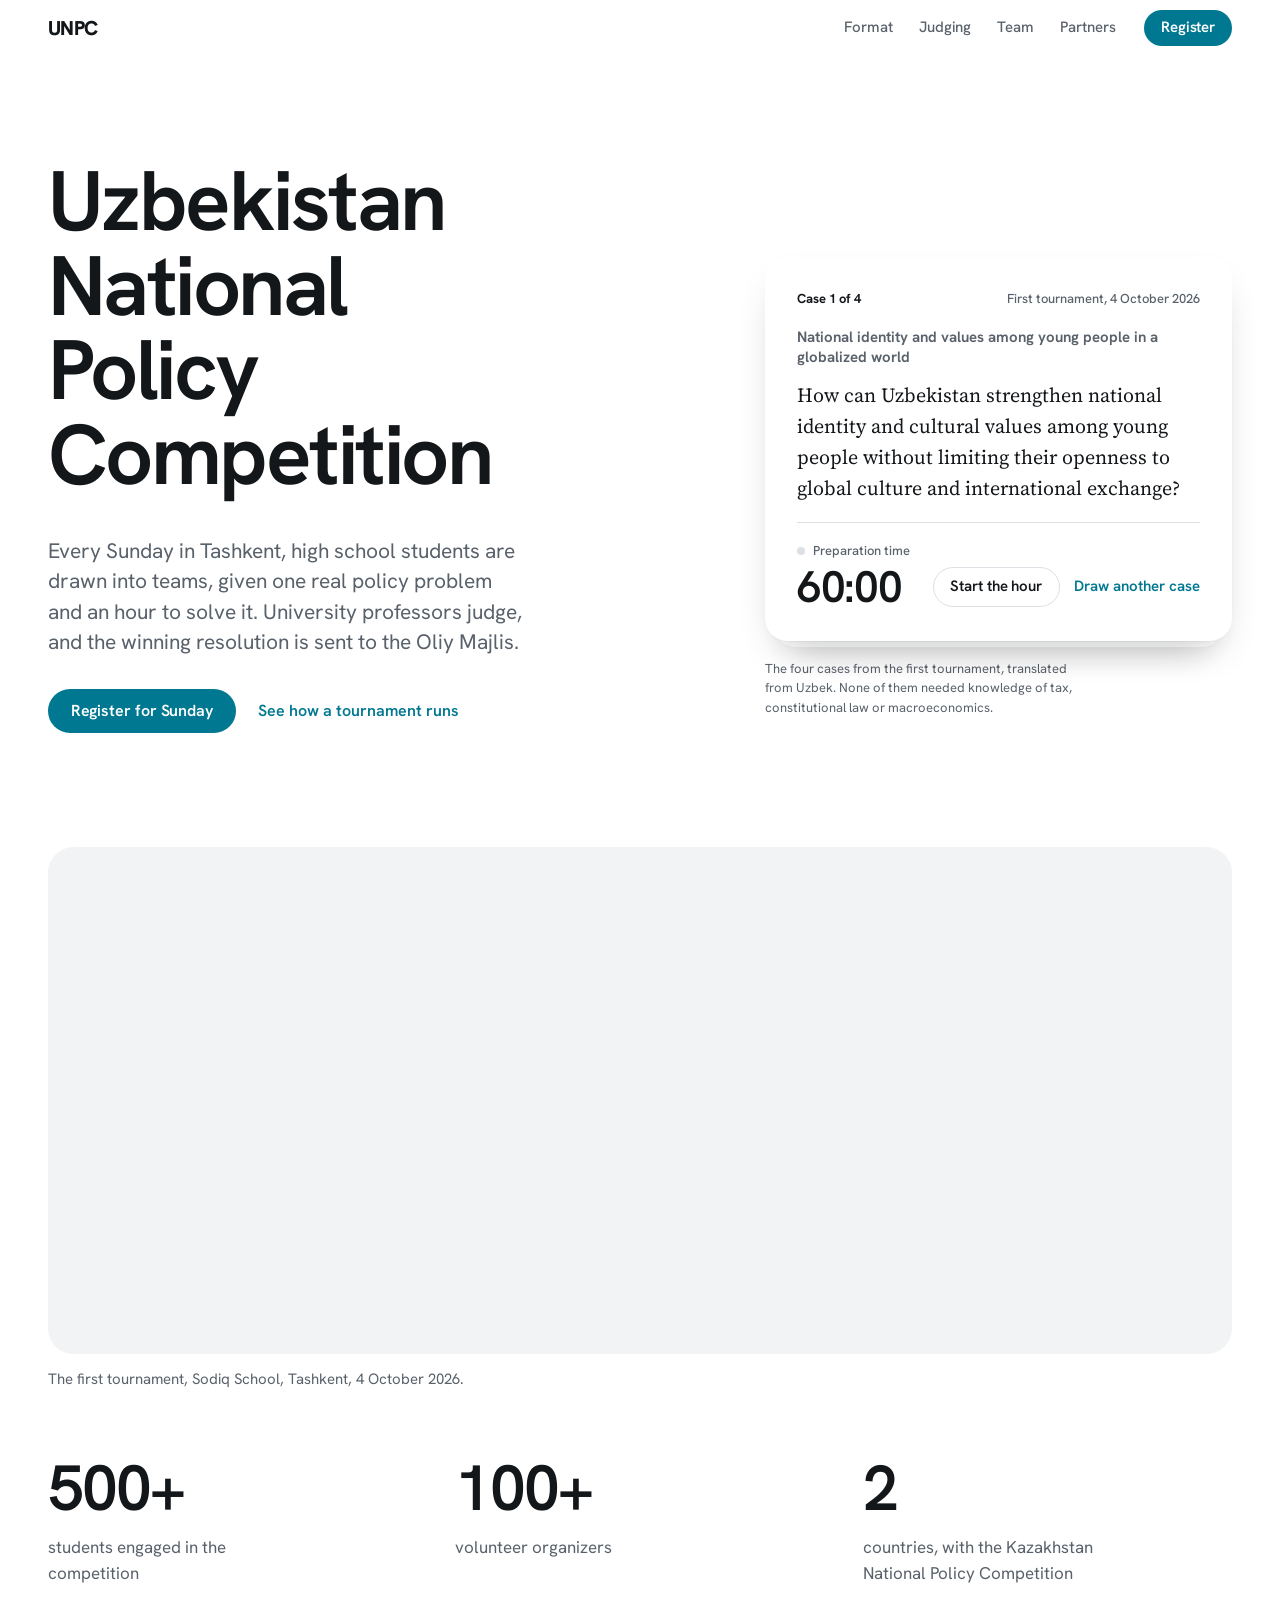
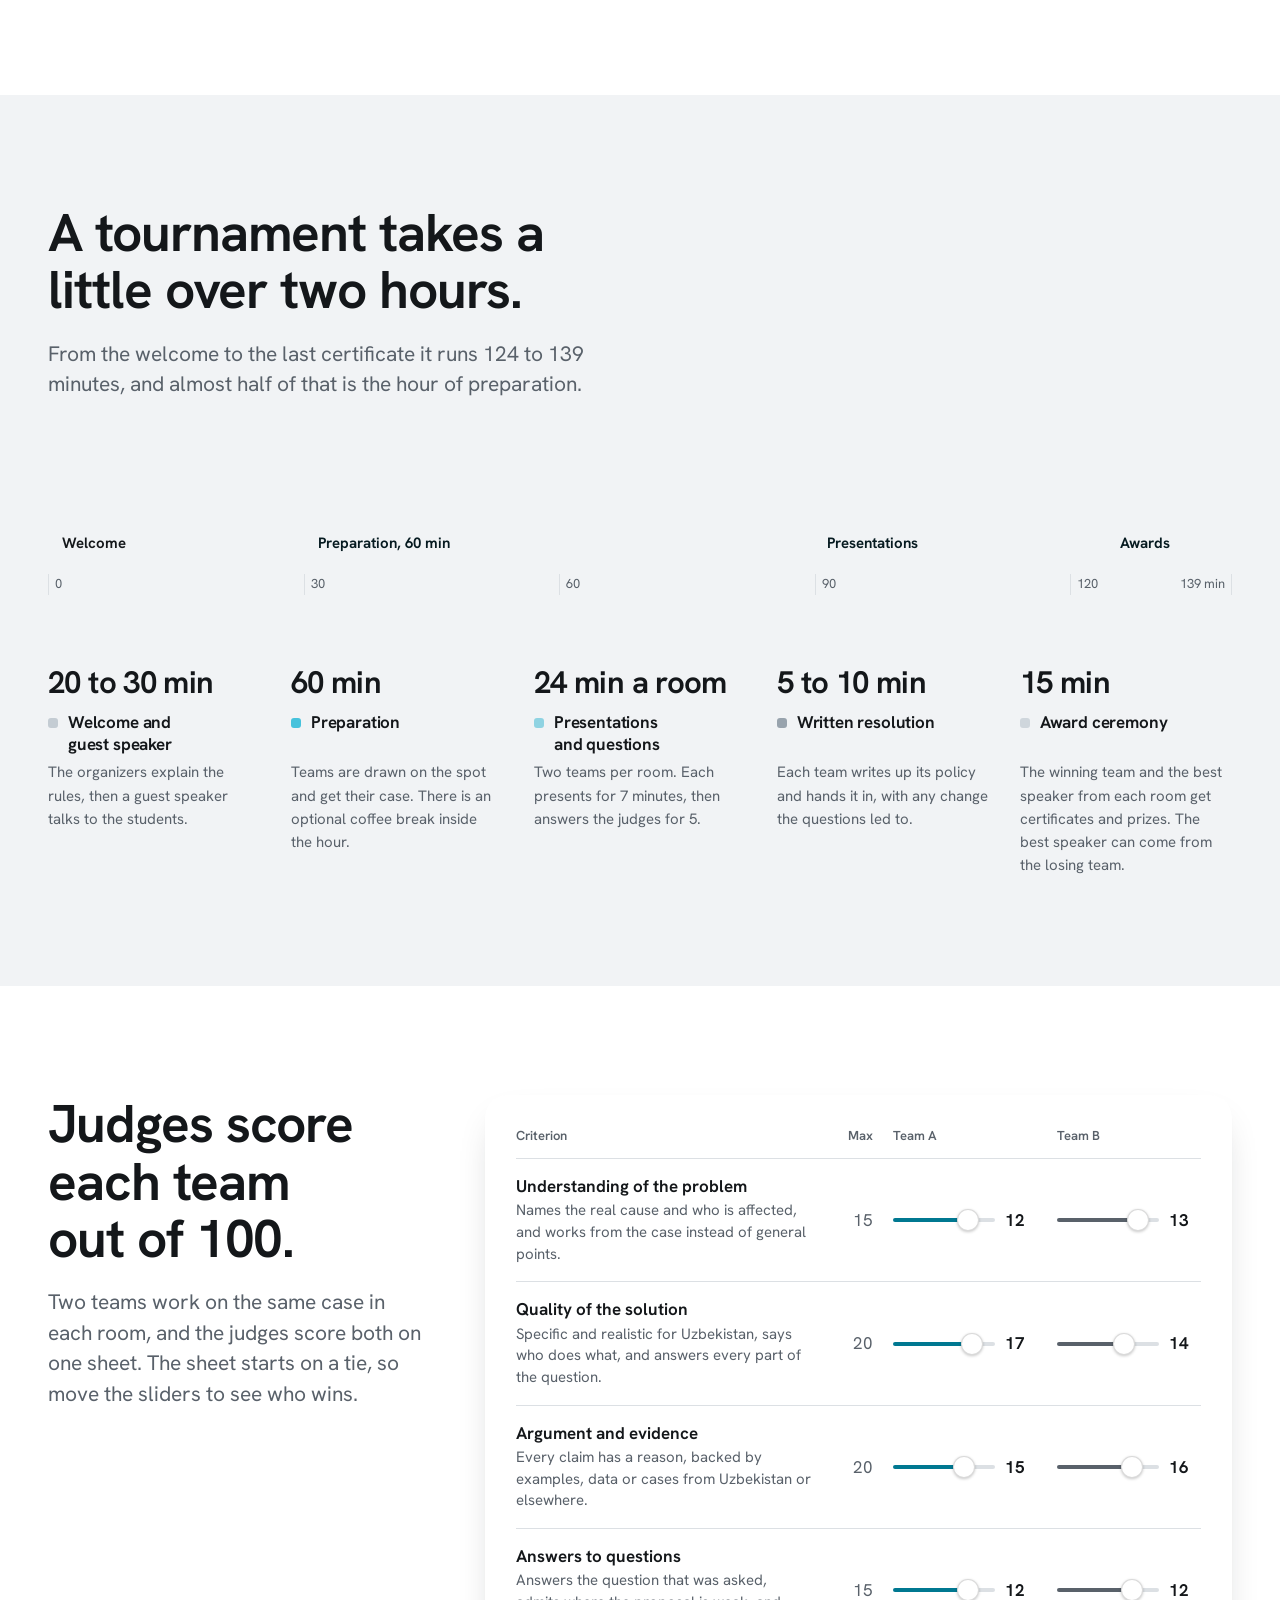
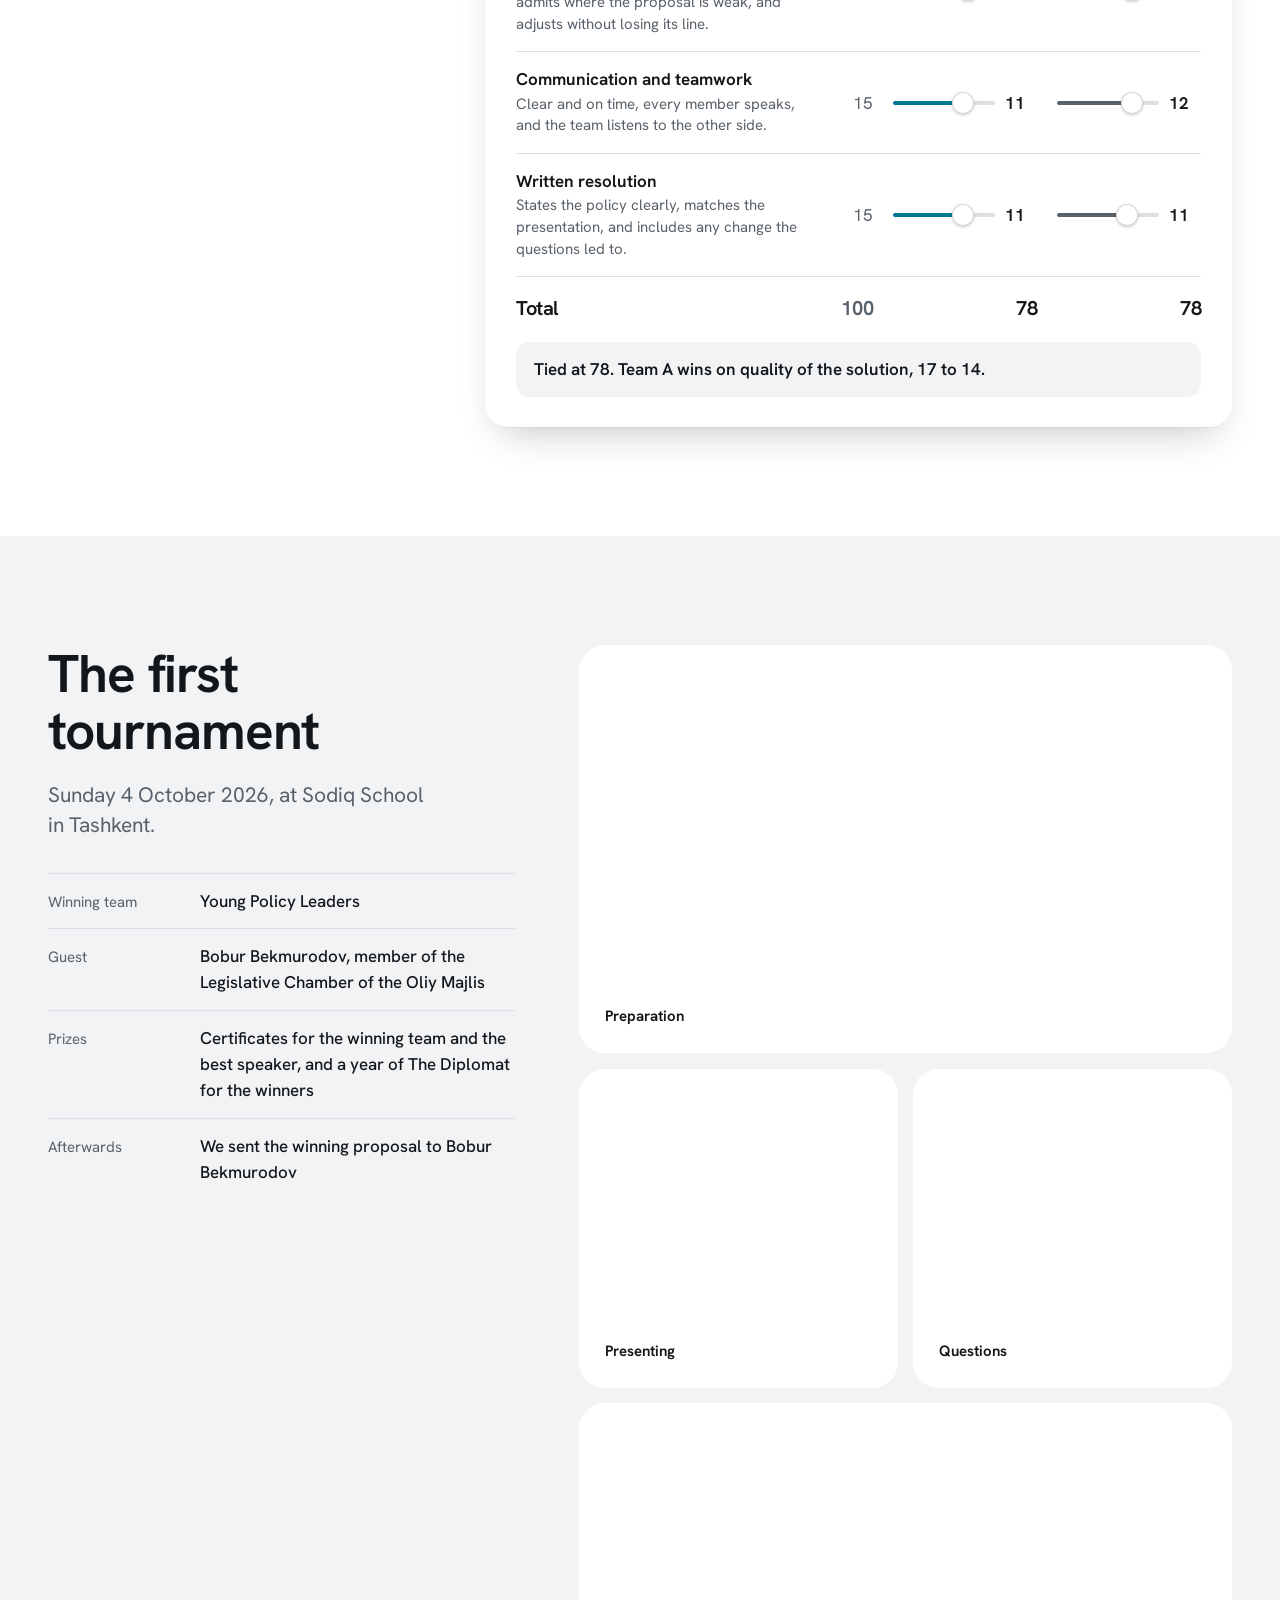
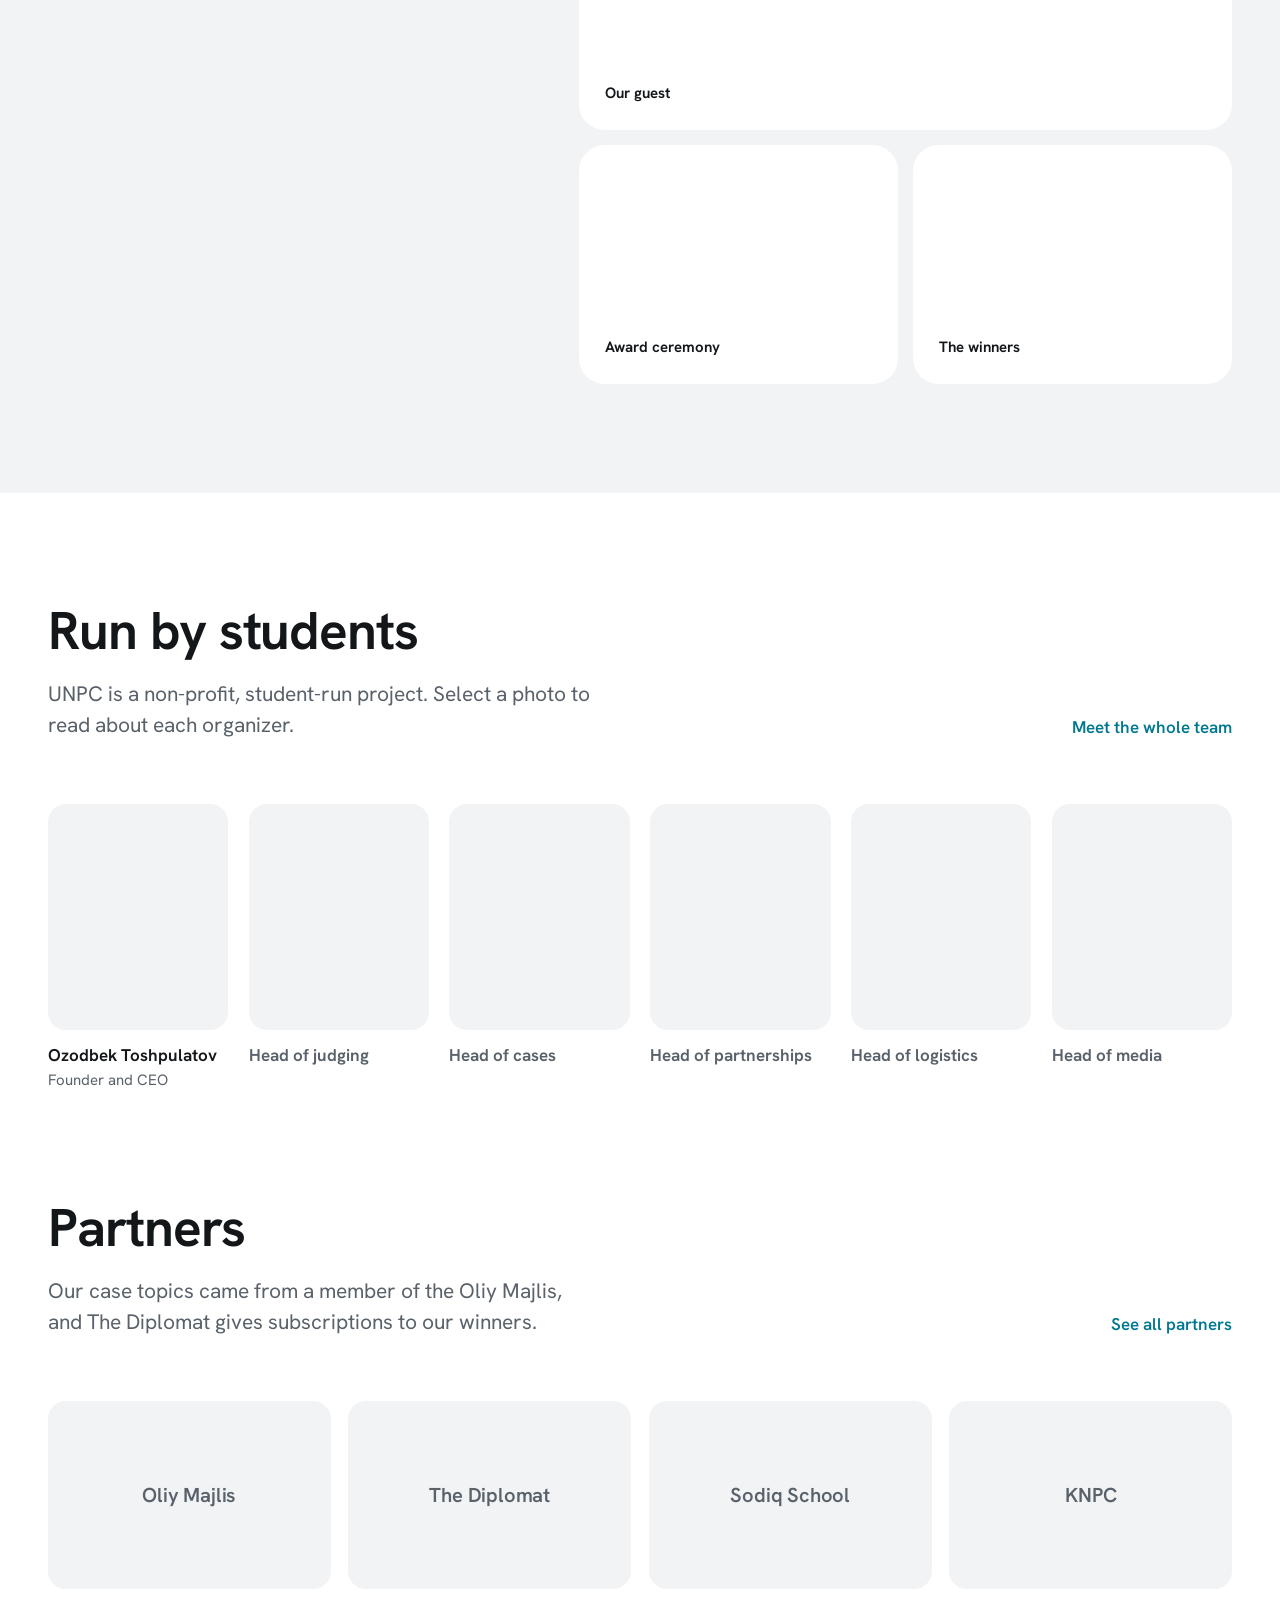
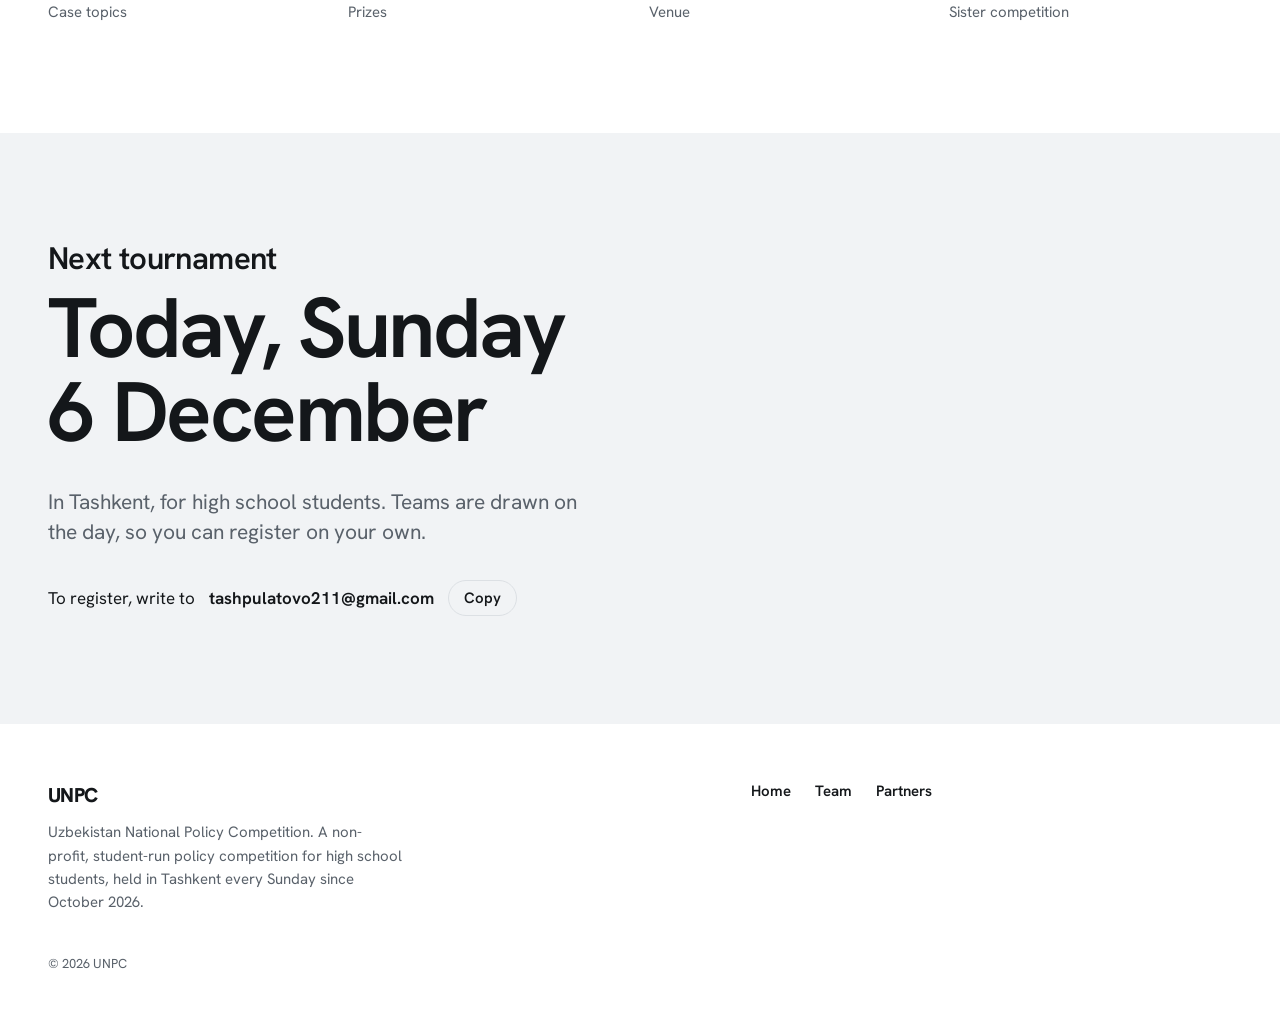
==== commit 0ffde29c: "Make the UNPC site calmer and fix the Team page Visual: - Light mode drops the near-black day band; " ====
--- a/unpc/index.html
+++ b/unpc/index.html
@@ -9,7 +9,7 @@
 <meta property="og:title" content="Uzbekistan National Policy Competition">
 <meta property="og:description" content="Every Sunday in Tashkent, high school teams get one real policy problem and an hour to solve it.">
 <meta property="og:image" content="photos/hero.jpg">
-<meta name="theme-color" content="#f1f3f5" media="(prefers-color-scheme: light)">
+<meta name="theme-color" content="#ffffff" media="(prefers-color-scheme: light)">
 <meta name="theme-color" content="#0d1012" media="(prefers-color-scheme: dark)">
 <link rel="icon" href="data:image/svg+xml,%3Csvg xmlns='http://www.w3.org/2000/svg' viewBox='0 0 64 64'%3E%3Crect width='64' height='64' rx='15' fill='%23007891'/%3E%3Ctext x='32' y='44' text-anchor='middle' font-family='Helvetica,Arial,sans-serif' font-weight='800' font-size='34' fill='white'%3EU%3C/text%3E%3C/svg%3E">
 <link rel="preconnect" href="https://fonts.googleapis.com">
@@ -49,7 +49,7 @@
 
 <main id="main">
 
-  <section class="hero tint" aria-labelledby="hero-title">
+  <section class="hero" aria-labelledby="hero-title">
     <div class="wrap">
       <div class="hero-copy">
         <h1 id="hero-title"><span>Uzbekistan</span> <span>National</span> <span>Policy</span> <span>Competition</span></h1>
@@ -79,10 +79,12 @@
               <div class="case-item">
                 <p class="case-topic">Young people’s responsibility for a healthy society</p>
                 <p class="case-q">Identify the social behavior or harmful habit that poses the greatest challenge to young people today, and propose a practical policy solution to address it.</p>
+                <p class="case-note">Each team picks the habit it argues about.</p>
               </div>
               <div class="case-item">
                 <p class="case-topic">A young person’s own responsibility for national values</p>
                 <p class="case-q">Part one: in an increasingly globalized world, what responsibility does an individual young person have in preserving national culture, language, traditions and historical memory? Part two: how can the state encourage young people to preserve national values without forcing them to?</p>
+                <p class="case-note">Teams answer both parts.</p>
               </div>
             </div>
             <div class="case-foot">
@@ -91,19 +93,19 @@
                 <span class="clock" data-clock role="timer">60:00</span>
               </div>
               <div class="case-actions">
-                <button class="btn btn-primary" type="button" data-clock-toggle>Start the hour</button>
+                <button class="btn btn-line" type="button" data-clock-toggle>Start the hour</button>
                 <button class="btn-text" type="button" data-clock-reset hidden>Reset</button>
                 <button class="btn-text" type="button" data-draw>Draw another case</button>
               </div>
             </div>
           </article>
         </div>
-        <p class="deck-note">The four cases from the first tournament. The briefs were written in Uzbek, and these are our English translations.</p>
-      </div>
-    </div>
-  </section>
-
-  <section class="lead-photo" aria-label="The first tournament">
+        <p class="deck-note">The four cases from the first tournament, translated from Uzbek. None of them needed knowledge of tax, constitutional law or macroeconomics.</p>
+      </div>
+    </div>
+  </section>
+
+  <section class="lead-photo" aria-label="UNPC so far">
     <div class="wrap">
       <figure>
         <div class="photo" data-slot>
@@ -112,23 +114,14 @@
         </div>
         <figcaption class="caption">The first tournament, Sodiq School, Tashkent, 4 October 2026.</figcaption>
       </figure>
-    </div>
-  </section>
-
-  <section class="section" id="numbers" aria-labelledby="numbers-title">
-    <div class="wrap">
-      <div class="head">
-        <h2 id="numbers-title">The numbers so far</h2>
-        <p class="lede">The first tournament was on Sunday 4 October 2026, and there has been one every Sunday since.</p>
-      </div>
       <dl class="figures">
         <div class="figure"><dt>500+</dt><dd>students engaged in the competition</dd></div>
         <div class="figure"><dt>100+</dt><dd>volunteer organizers</dd></div>
         <div class="figure"><dt>2</dt><dd>countries, with the Kazakhstan National Policy Competition</dd></div>
-        <div class="figure"><dt>7 + 5</dt><dd>minutes for each team, seven to present and five to answer the judges</dd></div>
       </dl>
     </div>
   </section>
+
 
   <section class="section band-dark" id="format" aria-labelledby="format-title">
     <div class="wrap" data-day>
@@ -179,22 +172,17 @@
         <li class="step phase-awards" data-phase="awards">
           <p class="step-time">15 min</p>
           <h3>Award ceremony</h3>
-          <p>The winning team and the best speaker from each room get certificates and prizes.</p>
+          <p>The winning team and the best speaker from each room get certificates and prizes. The best speaker can come from the losing team.</p>
         </li>
       </ol>
     </div>
   </section>
 
-  <section class="section tint" id="judging" aria-labelledby="judging-title">
+  <section class="section" id="judging" aria-labelledby="judging-title">
     <div class="wrap judging">
       <div class="head">
         <h2 id="judging-title">Judges score each team out of 100.</h2>
-        <p class="lede">Two teams work on the same case in each room, and the judges score both on one sheet. Move the sliders to try it.</p>
-        <ul class="rules">
-          <li>If the totals are equal, the team with the higher score for quality of the solution wins the room.</li>
-          <li>The best speaker is picked separately, and can come from the losing team.</li>
-          <li>Judges score how students think, argue, speak and write. They do not rule on whether a technical proposal is correct, so a judge from any field can score a room.</li>
-        </ul>
+        <p class="lede">Two teams work on the same case in each room, and the judges score both on one sheet. The sheet starts on a tie, so move the sliders to see who wins.</p>
       </div>
 
       <div class="sheet" data-sheet>
@@ -250,43 +238,10 @@
           <output data-total="b" data-label="B">78</output>
         </div>
         <p class="verdict" data-verdict aria-live="polite">Tied at 78. Team A wins on quality of the solution, 17 to 14.</p>
-        <p class="sheet-note">The scores start as an example of a tied room.</p>
-      </div>
-    </div>
-  </section>
-
-  <section class="section" id="cases" aria-labelledby="cases-title">
-    <div class="wrap">
-      <div class="head">
-        <h2 id="cases-title">The cases from the first tournament</h2>
-        <p class="lede">All four were about young people, language, culture and social habits. None of them needed knowledge of tax, constitutional law or macroeconomics.</p>
-      </div>
-      <ol class="case-list">
-        <li>
-          <span class="case-no">Case 1</span>
-          <h3>National identity and values among young people in a globalized world</h3>
-          <p class="q">How can Uzbekistan strengthen national identity and cultural values among young people without limiting their openness to global culture and international exchange?</p>
-        </li>
-        <li>
-          <span class="case-no">Case 2</span>
-          <h3>The Uzbek language, a foreign language and a practical skill</h3>
-          <p class="q">How can an effective system be created so that young people, while keeping the Uzbek language and national identity, acquire at least one foreign language and one practical profession or professional skill?</p>
-        </li>
-        <li>
-          <span class="case-no">Case 3</span>
-          <h3>Young people’s responsibility for a healthy society</h3>
-          <p class="q">Identify the social behavior or harmful habit that poses the greatest challenge to young people today, and propose a practical policy solution to address it.</p>
-          <p class="note">Each team picks the habit it argues about.</p>
-        </li>
-        <li>
-          <span class="case-no">Case 4</span>
-          <h3>A young person’s own responsibility for national values</h3>
-          <p class="q">Part one: in an increasingly globalized world, what responsibility does an individual young person have in preserving national culture, language, traditions and historical memory? Part two: how can the state encourage young people to preserve national values without forcing them to?</p>
-          <p class="note">Teams answer both parts.</p>
-        </li>
-      </ol>
-    </div>
-  </section>
+      </div>
+    </div>
+  </section>
+
 
   <section class="section tint" id="first" aria-labelledby="first-title">
     <div class="wrap first">
@@ -300,7 +255,6 @@
           <div><dt>Guest</dt><dd>Bobur Bekmurodov, member of the Legislative Chamber of the Oliy Majlis</dd></div>
           <div><dt>Prizes</dt><dd>Certificates for the winning team and the best speaker, and a year of The Diplomat for the winners</dd></div>
           <div><dt>Afterwards</dt><dd>We sent the winning proposal to Bobur Bekmurodov</dd></div>
-          <div><dt>Coffee break</dt><dd>Free</dd></div>
         </dl>
       </div>
       <div class="mosaic">
--- a/unpc/assets/style.css
+++ b/unpc/assets/style.css
@@ -4,7 +4,7 @@
    and content width changes with the job (grids 1240px, prose about 62ch). */
 
 :root {
-  /* Colour. Azure and red come from the Uzbek flag; azure is deepened so text on white passes AA. */
+  /* Colour. Azure and red come from the Uzbek flag; azure is deepened so text on white passes AA. Azure is for actions only. */
   --ground: #ffffff;
   --ground-2: #f1f3f5;
   --surface: #ffffff;
@@ -13,24 +13,23 @@
   --hairline: #dce0e4;
   --signal: #007891;
   --signal-strong: #00657a;
-  --signal-soft: #e8f5f8;
   --on-signal: #ffffff;
   --live: #c8102e;
-  --hatch: #dfe3e7;
   --scrim: rgb(11 13 15 / 0.42);
   --shadow-float: 0 1px 1px rgb(20 23 26 / 0.04), 0 18px 40px -18px rgb(20 23 26 / 0.3);
 
-  /* The dark band looks the same in both themes. */
-  --band: #0b0d0f;
-  --band-ink: #f2f4f5;
-  --band-ink-2: #a3acb4;
-  --band-line: #2a3035;
-  --band-signal: #46c2dc;
-  --phase-welcome: #3b4248;
+  /* The tournament-day band: a quiet tint in light mode, dark in dark mode. */
+  --band: #f1f3f5;
+  --band-ink: #14171a;
+  --band-ink-2: #59616a;
+  --band-line: #dce0e4;
+  --band-signal: #007891;
+  --phase-welcome: #c4ccd3;
+  --phase-welcome-ink: #14171a;
   --phase-prep: #46c2dc;
-  --phase-talk: #a9e3ef;
-  --phase-write: #6c757d;
-  --phase-awards: #e7ebee;
+  --phase-talk: #8fd3e2;
+  --phase-write: #98a3ad;
+  --phase-awards: #cfd6dc;
   --phase-ink-dark: #061a20;
   --phase-ink-light: #f2f4f5;
 
@@ -38,10 +37,12 @@
   --font-sans: "Hanken Grotesk", "Helvetica Neue", Helvetica, Arial, sans-serif;
   --font-serif: "Source Serif 4", "Iowan Old Style", "Palatino Linotype", Georgia, serif;
   --font-code: ui-monospace, "SF Mono", Menlo, Consolas, monospace;
-  --t-hero: clamp(3rem, 1.15rem + 6.6vw, 7rem);
-  --t-1: clamp(2.125rem, 1.35rem + 2.9vw, 4rem);
-  --t-2: clamp(1.5rem, 1.15rem + 1.3vw, 2.25rem);
-  --t-lede: clamp(1.1875rem, 1.06rem + 0.5vw, 1.4375rem);
+  --t-display: clamp(2.75rem, 1.6rem + 4.6vw, 5.5rem);   /* 44 -> 88: hero h1, page-head h1, next date */
+  --t-1: clamp(2rem, 1.4rem + 2.4vw, 3.5rem);            /* 32 -> 56: section h2 */
+  --t-2: clamp(1.375rem, 1.15rem + 1vw, 2rem);           /* 22 -> 32 */
+  --t-figure: clamp(2.5rem, 1.8rem + 2.8vw, 4rem);       /* 40 -> 64: statistics */
+  --t-lede: clamp(1.1875rem, 1.1rem + 0.35vw, 1.3125rem); /* 19 -> 21 */
+  --t-serif: clamp(1.125rem, 1.07rem + 0.25vw, 1.25rem); /* 18 -> 20: case questions and bios */
   --t-body: 1.0625rem;
   --t-small: 0.9375rem;
   --t-micro: 0.8125rem;
@@ -49,7 +50,7 @@
   /* Space and shape */
   --gutter: clamp(16px, 4.5vw, 48px);
   --wide: 1240px;
-  --section: clamp(72px, 9vw, 152px);
+  --section: clamp(72px, 8.5vw, 128px);
   --nav-h: 56px;
   --r-tile: clamp(18px, 2vw, 28px);
   --r-card: 22px;
@@ -67,13 +68,20 @@
     --hairline: #2a3035;
     --signal: #4cc6df;
     --signal-strong: #7ad6ea;
-    --signal-soft: #0f2a32;
     --on-signal: #04161b;
     --live: #ff5a66;
-    --hatch: #252b30;
     --scrim: rgb(0 0 0 / 0.62);
     --shadow-float: 0 1px 1px rgb(0 0 0 / 0.3), 0 24px 48px -20px rgb(0 0 0 / 0.75);
-    --band: #050607;
+    --band: #15191c;
+    --band-ink: #f2f4f5;
+    --band-ink-2: #a3acb4;
+    --band-line: #2a3035;
+    --band-signal: #46c2dc;
+    --phase-welcome: #3b4248;
+    --phase-welcome-ink: #f2f4f5;
+    --phase-talk: #a9e3ef;
+    --phase-write: #6c757d;
+    --phase-awards: #e7ebee;
     color-scheme: dark;
   }
 }
@@ -87,13 +95,20 @@
   --hairline: #2a3035;
   --signal: #4cc6df;
   --signal-strong: #7ad6ea;
-  --signal-soft: #0f2a32;
   --on-signal: #04161b;
   --live: #ff5a66;
-  --hatch: #252b30;
   --scrim: rgb(0 0 0 / 0.62);
   --shadow-float: 0 1px 1px rgb(0 0 0 / 0.3), 0 24px 48px -20px rgb(0 0 0 / 0.75);
-  --band: #050607;
+  --band: #15191c;
+  --band-ink: #f2f4f5;
+  --band-ink-2: #a3acb4;
+  --band-line: #2a3035;
+  --band-signal: #46c2dc;
+  --phase-welcome: #3b4248;
+  --phase-welcome-ink: #f2f4f5;
+  --phase-talk: #a9e3ef;
+  --phase-write: #6c757d;
+  --phase-awards: #e7ebee;
   color-scheme: dark;
 }
 
@@ -140,9 +155,9 @@
 h2,
 h3 {
   margin: 0;
-  font-weight: 700;
-  line-height: 1.05;
-  letter-spacing: -0.025em;
+  font-weight: 650;
+  line-height: 1.08;
+  letter-spacing: -0.02em;
   text-wrap: balance;
 }
 
@@ -275,8 +290,10 @@
 }
 
 .btn-text {
+  display: inline-flex;
+  align-items: center;
   min-height: 44px;
-  padding: 0.7em 0.25em;
+  padding: 0;
   border: 0;
   background: none;
   color: var(--signal);
@@ -302,9 +319,6 @@
   top: env(safe-area-inset-top, 0px);
   z-index: 9;
   background: var(--ground);
-  background: color-mix(in srgb, var(--ground) 84%, transparent);
-  -webkit-backdrop-filter: saturate(1.8) blur(18px);
-  backdrop-filter: saturate(1.8) blur(18px);
   border-bottom: 1px solid transparent;
   transition: border-color 0.2s var(--ease);
 }
@@ -473,7 +487,7 @@
   justify-content: flex-end;
   gap: 2px;
   padding: clamp(14px, 2.2vw, 26px);
-  background: repeating-linear-gradient(135deg, var(--hatch) 0 1px, transparent 1px 11px);
+  background: none;
   color: var(--ink-2);
   font-size: var(--t-small);
   line-height: 1.4;
@@ -484,10 +498,13 @@
   font-weight: 650;
 }
 
+.photo-hint span,
 .photo-hint code {
-  margin-top: 4px;
-  font-size: 0.75rem;
-  overflow-wrap: anywhere;
+  display: none;
+}
+
+.lead-photo .photo-hint {
+  display: none;
 }
 
 .photo.has-image .photo-hint {
@@ -511,10 +528,10 @@
 }
 
 .hero h1 {
-  font-size: var(--t-hero);
-  font-weight: 750;
-  line-height: 0.93;
-  letter-spacing: -0.048em;
+  font-size: var(--t-display);
+  font-weight: 650;
+  line-height: 1;
+  letter-spacing: -0.03em;
 }
 
 .hero h1 span {
@@ -522,11 +539,11 @@
 }
 
 .hero-lede {
-  max-width: 38ch;
+  max-width: 40ch;
   margin-top: clamp(24px, 3vw, 40px);
   color: var(--ink-2);
   font-size: var(--t-lede);
-  line-height: 1.42;
+  line-height: 1.45;
 }
 
 .hero-actions {
@@ -538,7 +555,7 @@
 }
 
 .deck-wrap {
-  padding: 0 22px 22px 0;
+  padding: 0 0 16px;
 }
 
 .deck {
@@ -558,14 +575,12 @@
 
 .deck::before {
   z-index: -1;
-  opacity: 0.7;
-  transform: translate(10px, 10px) rotate(1.4deg);
+  opacity: 0.6;
+  transform: translateY(14px) scale(0.96);
 }
 
 .deck::after {
-  z-index: -2;
-  opacity: 0.45;
-  transform: translate(20px, 20px) rotate(2.8deg);
+  display: none;
 }
 
 .case {
@@ -608,7 +623,7 @@
 }
 
 .case-topic {
-  color: var(--signal);
+  color: var(--ink-2);
   font-size: var(--t-small);
   font-weight: 650;
   line-height: 1.35;
@@ -616,10 +631,14 @@
 
 .case-q {
   font-family: var(--font-serif);
-  font-size: clamp(1.1875rem, 1.05rem + 0.55vw, 1.4375rem);
-  font-weight: 420;
-  line-height: 1.36;
-  letter-spacing: -0.006em;
+  font-size: var(--t-serif);
+  font-weight: 400;
+  line-height: 1.55;
+}
+
+.case-note {
+  color: var(--ink-2);
+  font-size: var(--t-small);
 }
 
 .case-foot {
@@ -661,10 +680,10 @@
 .clock {
   display: block;
   margin-top: 4px;
-  font-size: clamp(2.75rem, 2rem + 2.2vw, 3.75rem);
-  font-weight: 650;
+  font-size: clamp(2.25rem, 1.8rem + 1.2vw, 3rem);
+  font-weight: 600;
   line-height: 1;
-  letter-spacing: -0.045em;
+  letter-spacing: -0.03em;
   font-variant-numeric: tabular-nums;
 }
 
@@ -717,6 +736,7 @@
 
 .lead-photo {
   padding-top: clamp(16px, 2vw, 24px);
+  padding-bottom: var(--section);
 }
 
 .lead-photo .photo {
@@ -760,21 +780,16 @@
 
 .figures {
   display: grid;
-  grid-template-columns: repeat(4, minmax(0, 1fr));
+  grid-template-columns: repeat(3, minmax(0, 1fr));
   gap: 40px clamp(24px, 3vw, 48px);
   margin-top: clamp(40px, 5vw, 72px);
 }
 
-.figure {
-  padding-top: 20px;
-  border-top: 1px solid var(--hairline);
-}
-
 .figure dt {
-  font-size: clamp(3rem, 1.9rem + 3.4vw, 5.25rem);
-  font-weight: 750;
-  line-height: 0.95;
-  letter-spacing: -0.055em;
+  font-size: var(--t-figure);
+  font-weight: 600;
+  line-height: 1;
+  letter-spacing: -0.03em;
   font-variant-numeric: tabular-nums;
   white-space: nowrap;
 }
@@ -785,9 +800,9 @@
   color: var(--ink-2);
 }
 
-@media (max-width: 900px) {
+@media (max-width: 520px) {
   .figures {
-    grid-template-columns: repeat(2, minmax(0, 1fr));
+    grid-template-columns: minmax(0, 1fr);
   }
 }
 
@@ -842,7 +857,8 @@
 
 .seg-extra {
   flex: var(--extra) 1 0px;
-  background: repeating-linear-gradient(135deg, var(--seg) 0 2px, transparent 2px 7px);
+  background: var(--seg);
+  opacity: 0.45;
 }
 
 .seg-label {
@@ -896,13 +912,7 @@
 }
 
 .step {
-  padding-top: 18px;
-  border-top: 2px solid var(--band-line);
   transition: opacity 0.25s var(--ease), border-color 0.25s var(--ease);
-}
-
-.step.is-active {
-  border-top-color: var(--seg);
 }
 
 .steps:has(.is-active) .step:not(.is-active) {
@@ -913,9 +923,9 @@
   margin: 0;
   color: var(--band-ink);
   font-size: var(--t-2);
-  font-weight: 700;
+  font-weight: 650;
   line-height: 1.05;
-  letter-spacing: -0.035em;
+  letter-spacing: -0.02em;
   font-variant-numeric: tabular-nums;
 }
 
@@ -947,7 +957,7 @@
 
 .phase-welcome {
   --seg: var(--phase-welcome);
-  --seg-ink: var(--phase-ink-light);
+  --seg-ink: var(--phase-welcome-ink);
 }
 
 .phase-prep {
@@ -970,6 +980,19 @@
   --seg-ink: var(--phase-ink-dark);
 }
 
+@media (min-width: 1001px) {
+  .steps {
+    row-gap: 0;
+  }
+
+  .step {
+    display: grid;
+    grid-row: span 3;
+    grid-template-rows: subgrid;
+    align-content: start;
+  }
+}
+
 @media (max-width: 1000px) {
   .steps {
     grid-template-columns: repeat(2, minmax(0, 1fr));
@@ -1004,26 +1027,6 @@
 .judging .head {
   position: sticky;
   top: calc(var(--nav-h) + 32px + env(safe-area-inset-top, 0px));
-}
-
-.rules {
-  display: grid;
-  gap: 14px;
-  margin-top: 8px;
-  padding: 0;
-  list-style: none;
-  color: var(--ink-2);
-  font-size: var(--t-small);
-}
-
-.rules li {
-  padding-top: 14px;
-  border-top: 1px solid var(--hairline);
-}
-
-.rules strong {
-  color: var(--ink);
-  font-weight: 650;
 }
 
 .sheet {
@@ -1101,14 +1104,14 @@
 }
 
 .score-b {
-  --fill: var(--ink);
+  --fill: var(--ink-2);
 }
 
 .sheet-total {
   padding-top: 16px;
-  border-top: 2px solid var(--ink);
+  border-top: 1px solid var(--hairline);
   font-size: 1.25rem;
-  font-weight: 750;
+  font-weight: 650;
   letter-spacing: -0.02em;
 }
 
@@ -1121,14 +1124,8 @@
   margin-top: 18px;
   padding: 14px 18px;
   border-radius: 14px;
-  background: var(--signal-soft);
+  background: var(--ground-2);
   font-weight: 600;
-}
-
-.sheet-note {
-  margin-top: 12px;
-  color: var(--ink-2);
-  font-size: var(--t-micro);
 }
 
 input[type="range"] {
@@ -1152,9 +1149,9 @@
   width: 22px;
   height: 22px;
   margin-top: -9px;
-  border: 1px solid var(--hairline);
+  border: 1px solid rgb(0 0 0 / 0.14);
   border-radius: 50%;
-  background: var(--surface);
+  background: #fff;
   box-shadow: 0 1px 3px rgb(0 0 0 / 0.22);
   -webkit-appearance: none;
   appearance: none;
@@ -1175,9 +1172,9 @@
 input[type="range"]::-moz-range-thumb {
   width: 22px;
   height: 22px;
-  border: 1px solid var(--hairline);
+  border: 1px solid rgb(0 0 0 / 0.14);
   border-radius: 50%;
-  background: var(--surface);
+  background: #fff;
   box-shadow: 0 1px 3px rgb(0 0 0 / 0.22);
 }
 
@@ -1239,54 +1236,6 @@
   }
 }
 
-/* Cases */
-
-.case-list {
-  display: grid;
-  grid-template-columns: repeat(2, minmax(0, 1fr));
-  gap: clamp(36px, 4vw, 56px) clamp(32px, 5vw, 88px);
-  margin-top: clamp(40px, 5vw, 64px);
-  padding: 0;
-  list-style: none;
-}
-
-.case-list li {
-  display: grid;
-  align-content: start;
-  gap: 10px;
-  padding-top: 20px;
-  border-top: 1px solid var(--hairline);
-}
-
-.case-no {
-  color: var(--signal);
-  font-size: var(--t-small);
-  font-weight: 700;
-}
-
-.case-list h3 {
-  font-size: 1.25rem;
-  line-height: 1.28;
-  letter-spacing: -0.015em;
-}
-
-.case-list .q {
-  font-family: var(--font-serif);
-  font-size: 1.1875rem;
-  line-height: 1.5;
-}
-
-.case-list .note {
-  color: var(--ink-2);
-  font-size: var(--t-small);
-}
-
-@media (max-width: 760px) {
-  .case-list {
-    grid-template-columns: minmax(0, 1fr);
-  }
-}
-
 /* First tournament */
 
 .first {
@@ -1307,6 +1256,7 @@
 
 .facts div {
   display: grid;
+  align-items: baseline;
   grid-template-columns: 8.5rem minmax(0, 1fr);
   gap: 16px;
   padding-block: 14px;
@@ -1320,7 +1270,7 @@
 }
 
 .facts dd {
-  font-weight: 550;
+  font-weight: 500;
 }
 
 .mosaic {
@@ -1359,12 +1309,6 @@
 
   .first-copy {
     position: static;
-  }
-}
-
-@media (max-width: 600px) {
-  .mosaic .photo-hint code {
-    display: none;
   }
 }
 
@@ -1415,9 +1359,6 @@
   font-size: var(--t-micro);
 }
 
-.person-trigger .photo-hint code {
-  display: none;
-}
 
 .person-name {
   font-weight: 650;
@@ -1434,20 +1375,67 @@
   color: var(--ink-2);
 }
 
+.is-placeholder .person-trigger {
+  cursor: default;
+}
+
+.is-placeholder .person-trigger:hover .photo {
+  transform: none;
+}
+
 .team-grid {
-  grid-template-columns: repeat(auto-fill, minmax(min(100%, 200px), 1fr));
+  grid-template-columns: repeat(5, minmax(0, 1fr));
   margin-top: 0;
+}
+
+@media (max-width: 899px) {
+  .team-grid {
+    grid-template-columns: repeat(3, minmax(0, 1fr));
+  }
+}
+
+@media (max-width: 600px) {
+  .team-grid {
+    grid-template-columns: minmax(0, 1fr);
+    row-gap: 0;
+  }
+
+  .team-grid .person-card .person-trigger {
+    grid-template-columns: 64px minmax(0, 1fr);
+    grid-template-rows: auto auto;
+    column-gap: 16px;
+    row-gap: 2px;
+    padding-block: 8px;
+  }
+
+  .team-grid .person-card .photo {
+    grid-row: 1 / span 2;
+    margin: 0;
+    border-radius: 12px;
+  }
+
+  .team-grid .person-card .person-name {
+    align-self: end;
+  }
+
+  .team-grid .person-card .person-role {
+    align-self: start;
+  }
+
+  .team-grid .person-card.is-placeholder .person-name {
+    grid-row: 1 / span 2;
+    align-self: center;
+  }
 }
 
 .person-lead {
   grid-column: 1 / -1;
   display: grid;
-  grid-template-columns: minmax(0, 5fr) minmax(0, 7fr);
-  align-items: center;
+  grid-template-columns: minmax(0, 4fr) minmax(0, 8fr);
+  align-items: start;
   gap: 32px clamp(32px, 6vw, 96px);
   margin-bottom: clamp(8px, 2vw, 24px);
   padding-bottom: clamp(40px, 5vw, 72px);
-  border-bottom: 1px solid var(--hairline);
 }
 
 .person-lead .person-trigger .photo {
@@ -1457,18 +1445,20 @@
 .lead-text {
   display: grid;
   justify-items: start;
-  gap: 14px;
+  gap: 16px;
+  padding-top: 8px;
 }
 
 .lead-text .person-kicker {
-  color: var(--signal);
+  color: var(--ink-2);
   font-size: var(--t-small);
   font-weight: 650;
 }
 
 .lead-name {
-  font-size: var(--t-1);
-  letter-spacing: -0.04em;
+  font-size: var(--t-2);
+  line-height: 1.15;
+  letter-spacing: -0.02em;
 }
 
 .lead-school {
@@ -1476,10 +1466,10 @@
 }
 
 .lead-bio {
-  max-width: 36ch;
+  max-width: 46ch;
   font-family: var(--font-serif);
-  font-size: clamp(1.1875rem, 1.05rem + 0.6vw, 1.5rem);
-  line-height: 1.5;
+  font-size: var(--t-serif);
+  line-height: 1.55;
 }
 
 .lead-text .btn {
@@ -1508,12 +1498,12 @@
 }
 
 @media (max-width: 760px) {
-  .team-grid {
-    grid-template-columns: repeat(2, minmax(0, 1fr));
-  }
-
   .person-lead {
     grid-template-columns: minmax(0, 1fr);
+  }
+
+  .person-lead > .person-trigger {
+    width: min(100%, 240px);
   }
 }
 
@@ -1563,7 +1553,7 @@
 }
 
 .person-kicker {
-  color: var(--signal);
+  color: var(--ink-2);
   font-size: var(--t-small);
   font-weight: 650;
 }
@@ -1574,7 +1564,7 @@
 
 .person-bio {
   font-family: var(--font-serif);
-  font-size: 1.1875rem;
+  font-size: var(--t-serif);
   line-height: 1.55;
 }
 
@@ -1627,6 +1617,38 @@
   background: var(--hairline);
 }
 
+@media (min-width: 721px) {
+  .person {
+    height: min(620px, calc(100dvh - 48px));
+    overflow: hidden;
+  }
+
+  .person-inner {
+    height: 100%;
+  }
+
+  .person-photo.photo {
+    min-height: 0;
+  }
+
+  .person-body {
+    overflow-y: auto;
+    overscroll-behavior: contain;
+    padding-bottom: 0;
+  }
+
+  .person-body:has(> .person-steps[hidden]) {
+    padding-bottom: clamp(28px, 4vw, 52px);
+  }
+
+  .person-steps {
+    position: sticky;
+    bottom: 0;
+    background: var(--surface);
+    padding-bottom: clamp(20px, 3vw, 36px);
+  }
+}
+
 @media (prefers-reduced-motion: no-preference) {
   .person[open]:not(.is-vt) {
     animation: sheet-in 0.36s var(--ease);
@@ -1676,6 +1698,14 @@
   .person-photo.photo {
     aspect-ratio: 4 / 3;
     min-height: 0;
+  }
+
+  .person-photo.photo:not(.has-image) {
+    display: none;
+  }
+
+  .person-photo.photo:not(.has-image) + .person-body {
+    padding-top: 64px;
   }
 }
 
@@ -1726,10 +1756,11 @@
 
 .logo-word {
   max-width: 14ch;
+  color: var(--ink-2);
   font-size: clamp(1rem, 0.9rem + 0.45vw, 1.3125rem);
-  font-weight: 750;
+  font-weight: 600;
   line-height: 1.12;
-  letter-spacing: -0.025em;
+  letter-spacing: -0.01em;
 }
 
 .partner-role {
@@ -1755,23 +1786,26 @@
   grid-template-columns: minmax(0, 17rem) minmax(0, 1fr);
   align-items: center;
   gap: 24px clamp(28px, 5vw, 80px);
-  padding-block: clamp(28px, 4vw, 48px);
-  border-top: 1px solid var(--hairline);
-}
-
-.partner-row:last-child {
-  border-bottom: 1px solid var(--hairline);
+  padding-block: clamp(24px, 3vw, 36px);
+}
+
+.partner-row:has(.logo-slot:not(.has-image)) {
+  grid-template-columns: minmax(0, 1fr);
+}
+
+.partner-row .logo-slot:not(.has-image) {
+  display: none;
 }
 
 .partner-row .partner-role {
   margin: 0 0 8px;
-  color: var(--signal);
+  color: var(--ink-2);
   font-weight: 650;
 }
 
 .partner-row h3 {
   font-size: var(--t-2);
-  letter-spacing: -0.03em;
+  letter-spacing: -0.02em;
 }
 
 .partner-detail {
@@ -1813,14 +1847,13 @@
 }
 
 .offer ul {
-  margin-top: 16px;
+  margin-top: 10px;
   padding: 0;
   list-style: none;
 }
 
 .offer li {
-  padding-block: 14px;
-  border-top: 1px solid var(--hairline);
+  padding-block: 6px;
 }
 
 @media (max-width: 760px) {
@@ -1857,17 +1890,17 @@
 
 .contact-big .email {
   font-size: var(--t-2);
-  letter-spacing: -0.03em;
+  letter-spacing: -0.02em;
 }
 
 .btn-copy {
-  min-height: 32px;
-  padding: 0.35em 0.9em;
+  min-height: 36px;
+  padding: 0 1em;
   border: 1px solid var(--hairline);
   border-radius: var(--r-pill);
   background: none;
   color: var(--ink);
-  font: 600 var(--t-micro)/1.2 var(--font-sans);
+  font: 600 var(--t-small)/1.2 var(--font-sans);
   cursor: pointer;
 }
 
@@ -1878,7 +1911,7 @@
 /* Call to action band */
 
 .next {
-  background: var(--signal-soft);
+  background: var(--ground-2);
 }
 
 .next h2 {
@@ -1889,15 +1922,15 @@
 .next-label {
   color: var(--ink);
   font-size: var(--t-2);
+  font-weight: 600;
+  letter-spacing: -0.02em;
+}
+
+.next-date {
+  font-size: var(--t-display);
   font-weight: 650;
-  letter-spacing: -0.02em;
-}
-
-.next-date {
-  font-size: clamp(3rem, 1.4rem + 5.4vw, 6.5rem);
-  font-weight: 750;
-  line-height: 0.95;
-  letter-spacing: -0.048em;
+  line-height: 1;
+  letter-spacing: -0.03em;
 }
 
 .next .lede {
@@ -1915,14 +1948,14 @@
 /* Page heads for Team and Partners */
 
 .page-head .wrap {
-  padding-block: clamp(56px, 8vw, 120px) clamp(48px, 6vw, 88px);
+  padding-block: clamp(48px, 7vw, 104px) 0;
 }
 
 .page-head h1 {
-  font-size: clamp(3rem, 1.7rem + 5.4vw, 6.75rem);
-  font-weight: 750;
-  line-height: 0.95;
-  letter-spacing: -0.048em;
+  font-size: var(--t-display);
+  font-weight: 650;
+  line-height: 1;
+  letter-spacing: -0.03em;
 }
 
 .page-head .lede {
@@ -1930,15 +1963,14 @@
 }
 
 .page-head + .section {
-  padding-top: clamp(48px, 6vw, 88px);
+  padding-top: clamp(40px, 5vw, 72px);
 }
 
 /* Footer */
 
 .footer {
   padding-block: 56px calc(40px + env(safe-area-inset-bottom, 0px));
-  border-top: 1px solid var(--hairline);
-  background: var(--ground-2);
+  background: var(--ground);
   color: var(--ink-2);
   font-size: var(--t-small);
 }
@@ -1977,6 +2009,10 @@
   font-size: var(--t-micro);
 }
 
+main:has([data-register-fallback]:not([hidden]), .contact-big) + .footer .contact {
+  display: none;
+}
+
 @media (max-width: 700px) {
   .footer-grid {
     grid-template-columns: minmax(0, 1fr);
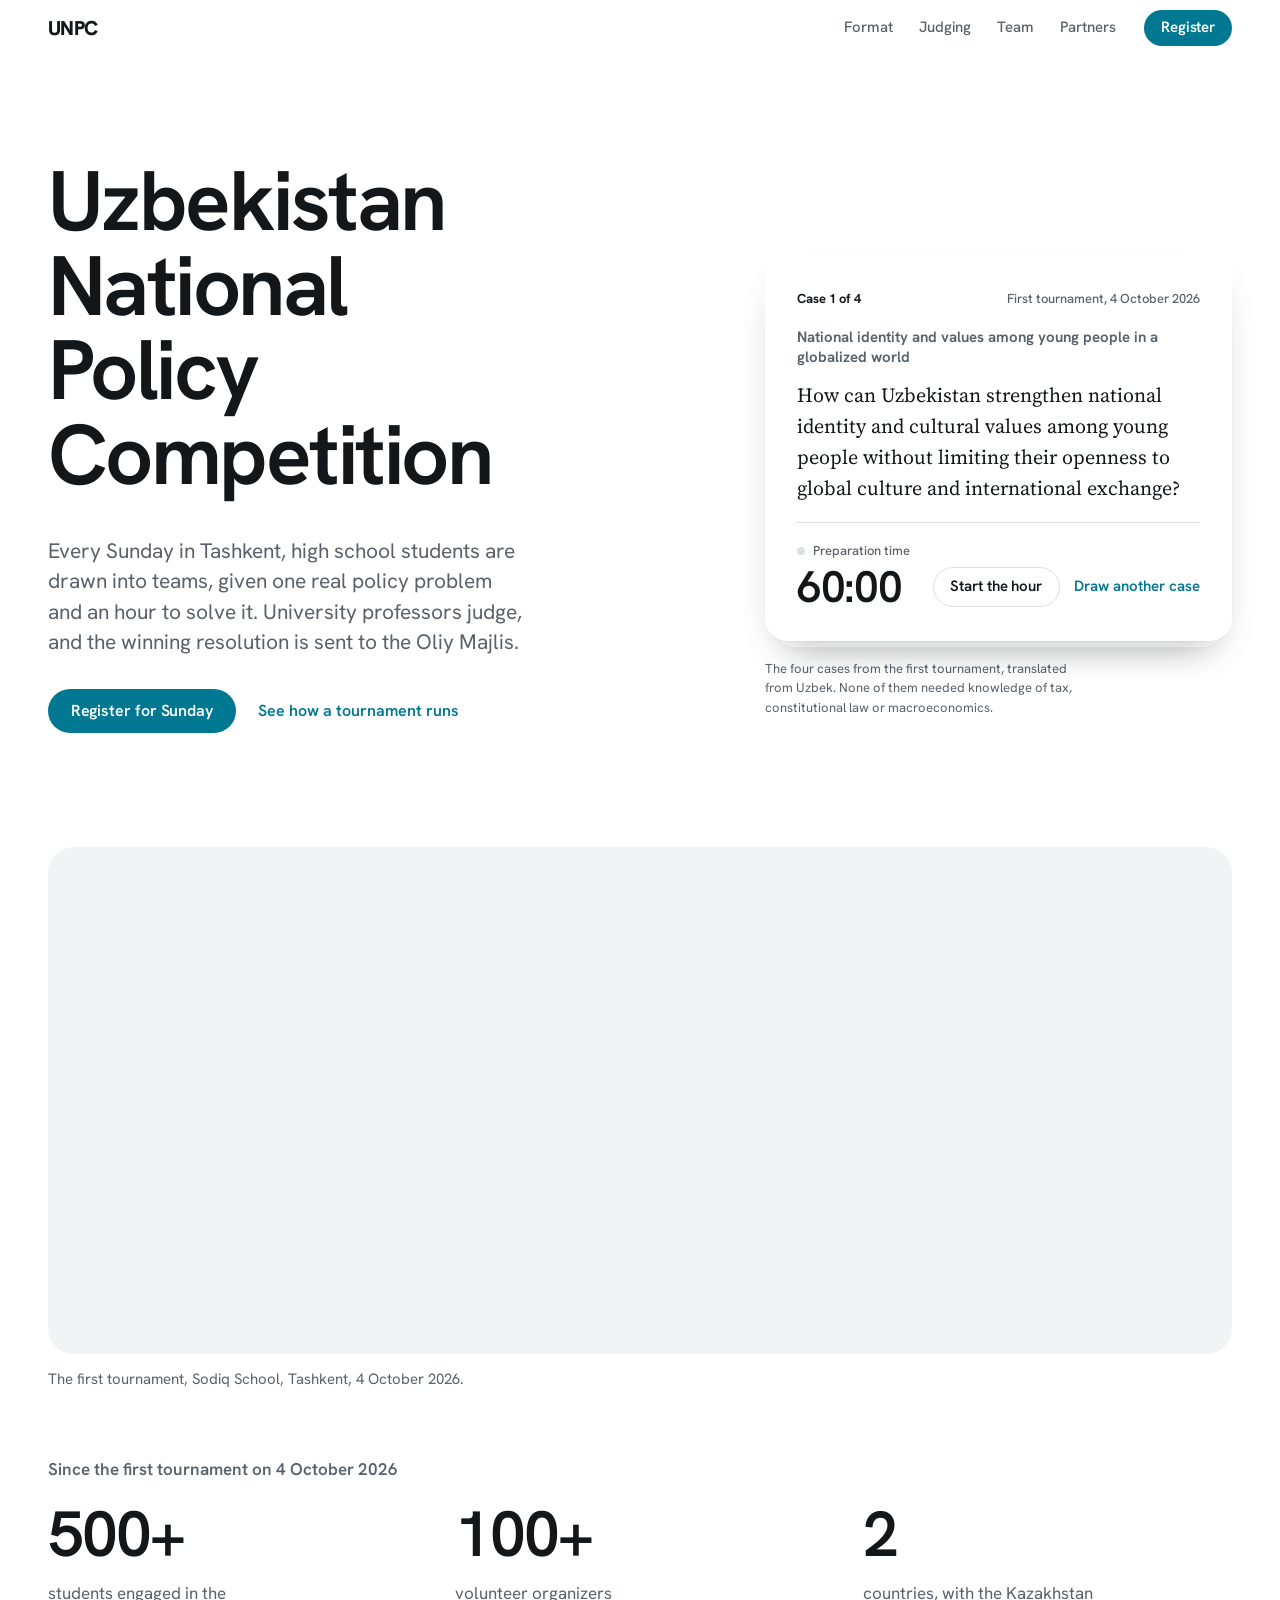
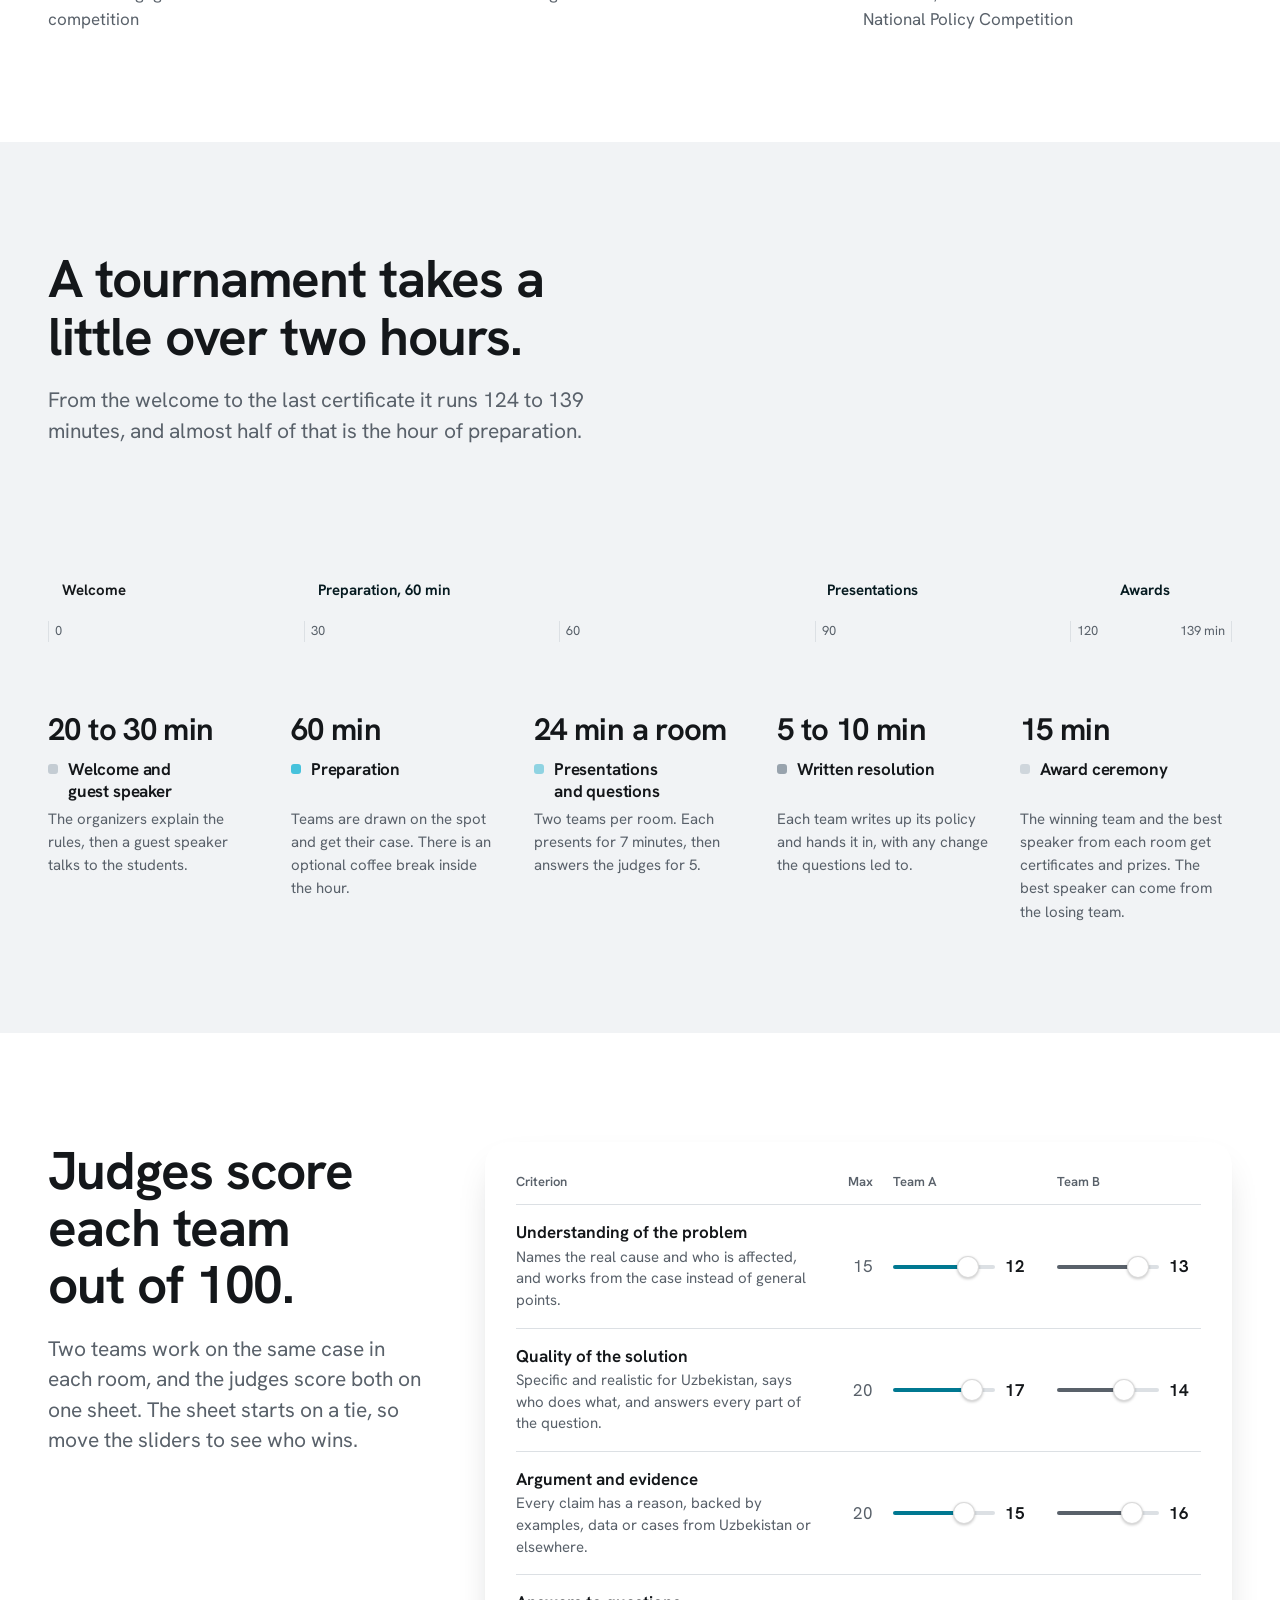
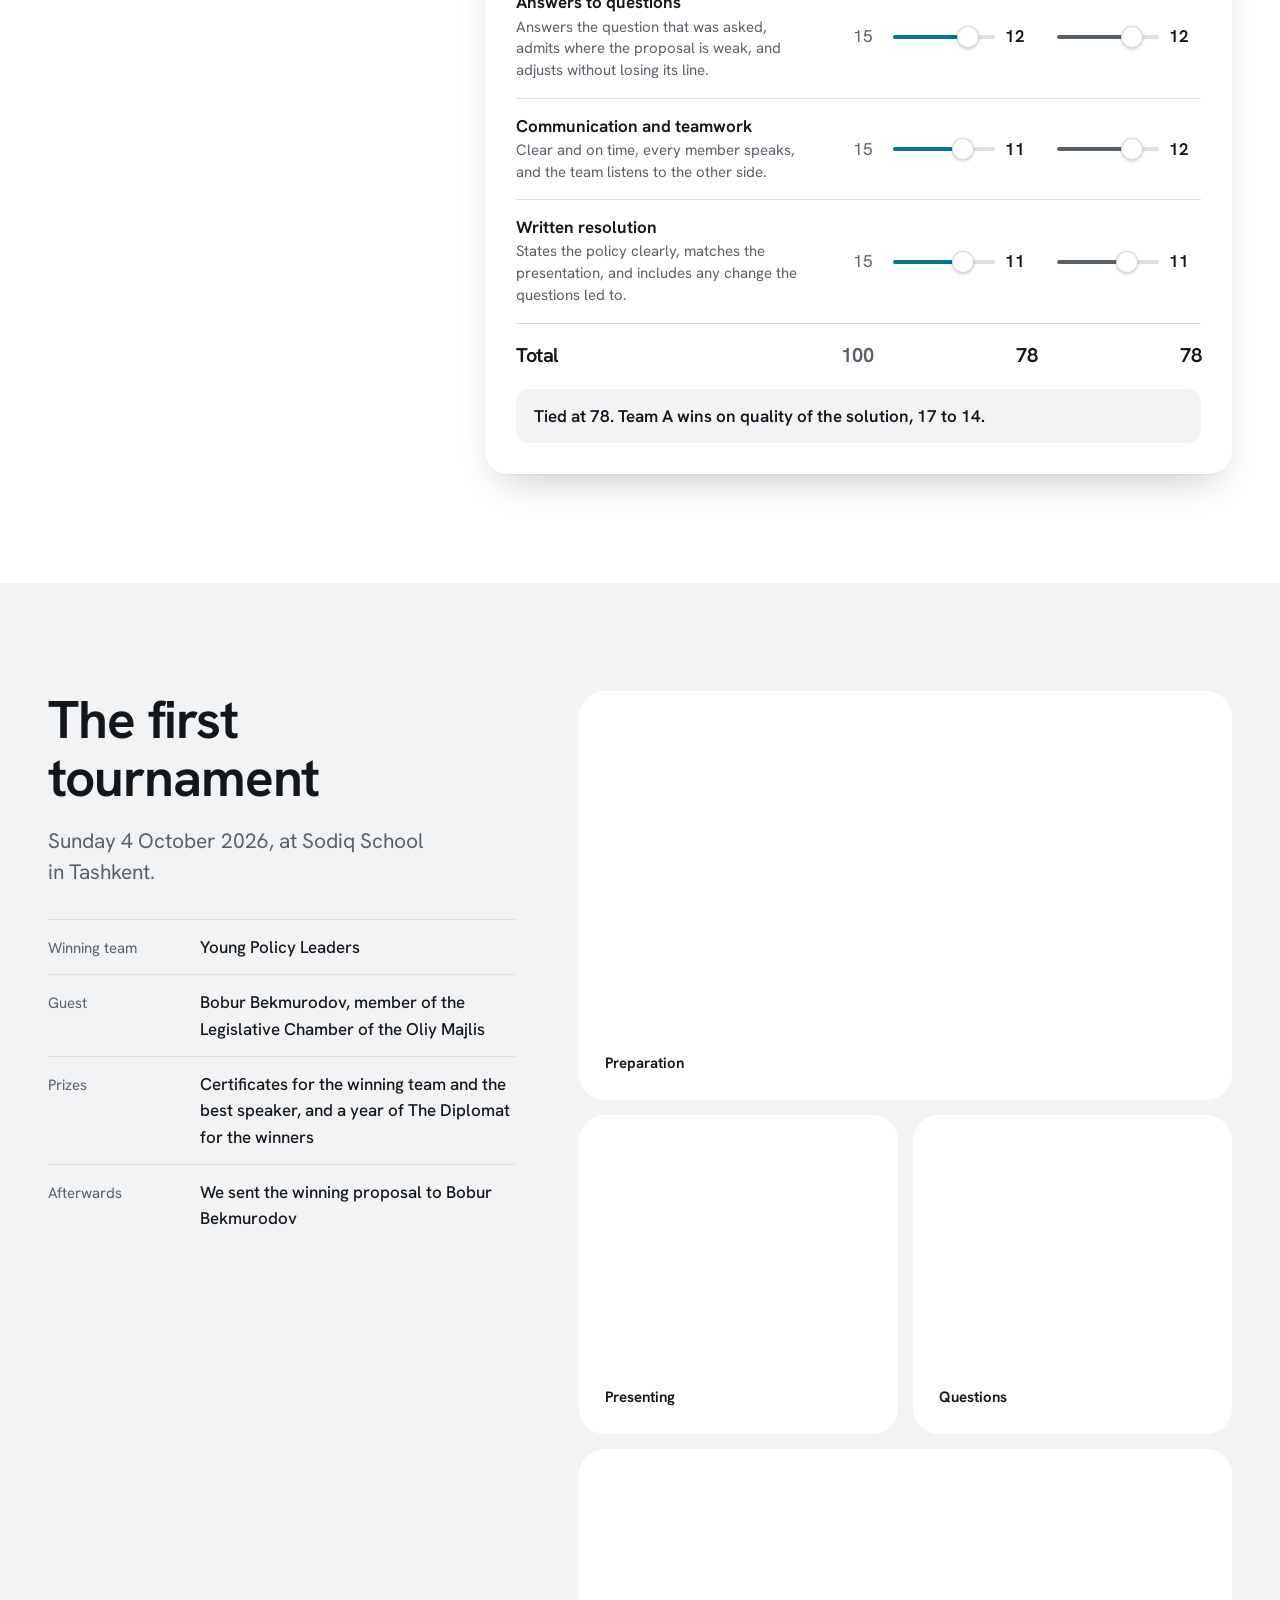
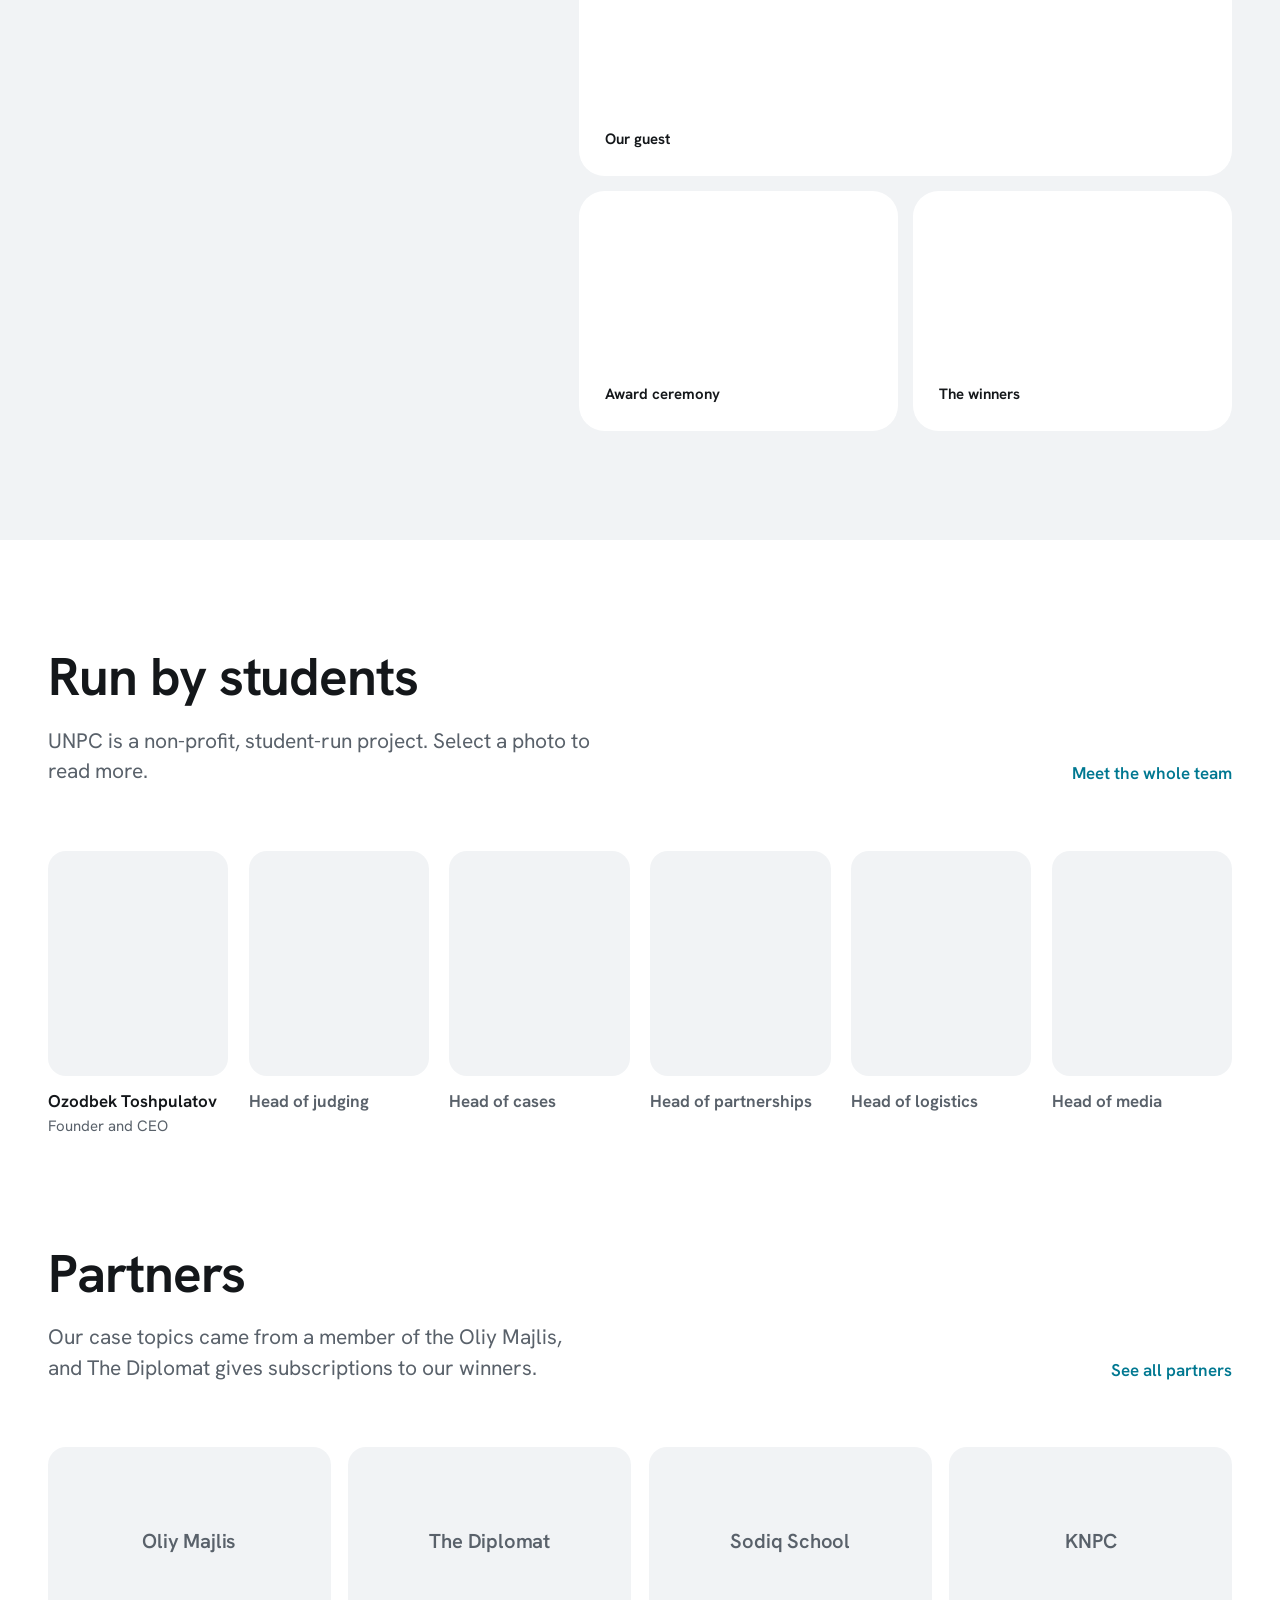
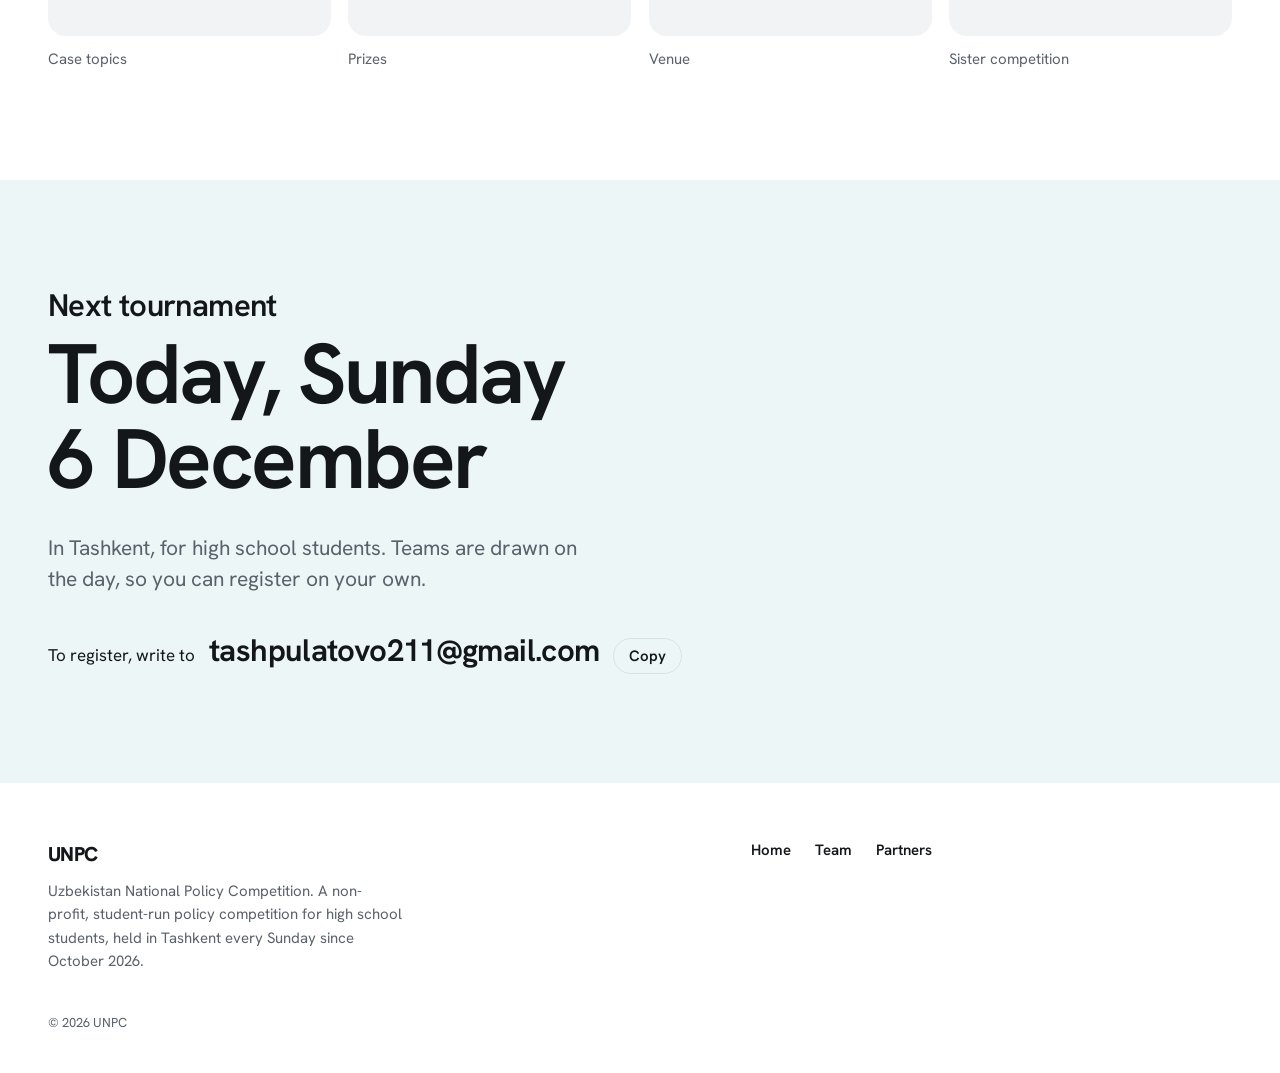
==== commit 971205e1: "Fix dialog, focus and layout issues found in review Dialog: the page behind it no longer scrolls; dr" ====
--- a/unpc/index.html
+++ b/unpc/index.html
@@ -16,7 +16,7 @@
 <link rel="preconnect" href="https://fonts.gstatic.com" crossorigin>
 <link rel="stylesheet" href="https://fonts.googleapis.com/css2?family=Hanken+Grotesk:wght@400..800&amp;family=Source+Serif+4:ital,opsz,wght@0,8..60,400..600;1,8..60,400..600&amp;display=swap">
 <link rel="stylesheet" href="assets/style.css">
-<noscript><style>.photo img{opacity:1}</style></noscript>
+<noscript><style>.photo img,.photo:not(.has-image) img{opacity:1;visibility:visible}</style></noscript>
 <script src="assets/data.js" defer></script>
 <script src="assets/site.js" defer></script>
 </head>
@@ -114,6 +114,7 @@
         </div>
         <figcaption class="caption">The first tournament, Sodiq School, Tashkent, 4 October 2026.</figcaption>
       </figure>
+      <p class="figures-lead">Since the first tournament on 4 October 2026</p>
       <dl class="figures">
         <div class="figure"><dt>500+</dt><dd>students engaged in the competition</dd></div>
         <div class="figure"><dt>100+</dt><dd>volunteer organizers</dd></div>
@@ -291,7 +292,7 @@
       <div class="head-row">
         <div class="head">
           <h2 id="team-title">Run by students</h2>
-          <p class="lede">UNPC is a non-profit, student-run project. Select a photo to read about each organizer.</p>
+          <p class="lede">UNPC is a non-profit, student-run project. Select a photo to read more.</p>
         </div>
         <a class="more" href="team.html">Meet the whole team</a>
       </div>
--- a/unpc/assets/style.css
+++ b/unpc/assets/style.css
@@ -81,7 +81,7 @@
     --phase-welcome-ink: #f2f4f5;
     --phase-talk: #a9e3ef;
     --phase-write: #6c757d;
-    --phase-awards: #e7ebee;
+    --phase-awards: #7d8790;
     color-scheme: dark;
   }
 }
@@ -108,7 +108,7 @@
   --phase-welcome-ink: #f2f4f5;
   --phase-talk: #a9e3ef;
   --phase-write: #6c757d;
-  --phase-awards: #e7ebee;
+  --phase-awards: #7d8790;
   color-scheme: dark;
 }
 
@@ -479,6 +479,11 @@
   opacity: 1;
 }
 
+.photo:not(.has-image) img,
+.logo-slot:not(.has-image) img {
+  visibility: hidden;
+}
+
 .photo-hint {
   position: absolute;
   inset: 0;
@@ -519,6 +524,10 @@
 
 /* Hero */
 
+.hero {
+  overflow-x: clip;
+}
+
 .hero .wrap {
   display: grid;
   grid-template-columns: minmax(0, 7fr) minmax(0, 5fr);
@@ -673,6 +682,12 @@
   animation: pulse 1s steps(2, jump-none) infinite;
 }
 
+@media (prefers-reduced-motion: reduce) {
+  [data-clock-state="running"] .clock-label::before {
+    animation: none;
+  }
+}
+
 [data-clock-state="done"] .clock-label::before {
   background: var(--live);
 }
@@ -778,6 +793,16 @@
 
 /* Numbers */
 
+.figures-lead {
+  margin-top: clamp(40px, 5vw, 72px);
+  color: var(--ink-2);
+  font-weight: 600;
+}
+
+.figures-lead + .figures {
+  margin-top: 20px;
+}
+
 .figures {
   display: grid;
   grid-template-columns: repeat(3, minmax(0, 1fr));
@@ -830,8 +855,14 @@
   display: flex;
   gap: 3px;
   height: clamp(60px, 7vw, 88px);
-  overflow: hidden;
-  border-radius: 16px;
+}
+
+.seg:first-child {
+  border-radius: 16px 4px 4px 16px;
+}
+
+.seg:last-child {
+  border-radius: 4px 16px 16px 4px;
 }
 
 .seg {
@@ -872,8 +903,16 @@
   white-space: nowrap;
 }
 
-.dayline:has(.is-active) .seg:not(.is-active) {
+.dayline:has(.is-active) .seg:not(.is-active) .seg-fill {
   opacity: 0.32;
+}
+
+.dayline:has(.is-active) .seg:not(.is-active) .seg-extra {
+  opacity: 0.144;
+}
+
+.dayline:has(.is-active) .seg:not(.is-active) .seg-label {
+  color: var(--band-ink);
 }
 
 .day-scale {
@@ -915,8 +954,12 @@
   transition: opacity 0.25s var(--ease), border-color 0.25s var(--ease);
 }
 
-.steps:has(.is-active) .step:not(.is-active) {
-  opacity: 0.4;
+.steps:has(.is-active) .step:not(.is-active) :is(.step-time, h3) {
+  color: var(--band-ink-2);
+}
+
+.steps:has(.is-active) .step:not(.is-active) h3::before {
+  opacity: 0.32;
 }
 
 .step .step-time {
@@ -1002,6 +1045,11 @@
 @media (max-width: 700px) {
   .seg-label:not(.keep) {
     display: none;
+  }
+
+  .seg-label.keep {
+    right: 8px;
+    white-space: normal;
   }
 
   .day-scale .mid {
@@ -1388,15 +1436,9 @@
   margin-top: 0;
 }
 
-@media (max-width: 899px) {
+@media (max-width: 959px) {
   .team-grid {
-    grid-template-columns: repeat(3, minmax(0, 1fr));
-  }
-}
-
-@media (max-width: 600px) {
-  .team-grid {
-    grid-template-columns: minmax(0, 1fr);
+    grid-template-columns: repeat(2, minmax(0, 1fr));
     row-gap: 0;
   }
 
@@ -1428,6 +1470,12 @@
   }
 }
 
+@media (max-width: 600px) {
+  .team-grid {
+    grid-template-columns: minmax(0, 1fr);
+  }
+}
+
 .person-lead {
   grid-column: 1 / -1;
   display: grid;
@@ -1456,9 +1504,9 @@
 }
 
 .lead-name {
-  font-size: var(--t-2);
-  line-height: 1.15;
-  letter-spacing: -0.02em;
+  font-size: var(--t-1);
+  line-height: 1.05;
+  letter-spacing: -0.025em;
 }
 
 .lead-school {
@@ -1476,7 +1524,7 @@
   margin-top: 6px;
 }
 
-@media (max-width: 960px) {
+@media (max-width: 1100px) {
   .people-row {
     grid-template-columns: none;
     grid-auto-flow: column;
@@ -1485,7 +1533,9 @@
     overscroll-behavior-x: contain;
     scroll-snap-type: x mandatory;
     scrollbar-width: none;
-    padding-bottom: 4px;
+    margin-inline: calc(-1 * var(--gutter));
+    padding: 5px var(--gutter) 9px;
+    scroll-padding-inline: var(--gutter);
   }
 
   .people-row::-webkit-scrollbar {
@@ -1527,6 +1577,11 @@
   background: var(--scrim);
 }
 
+html:has(dialog.person[open]) {
+  overflow: hidden;
+  scrollbar-gutter: stable;
+}
+
 .person-inner {
   position: relative;
   display: grid;
@@ -1602,6 +1657,7 @@
   position: absolute;
   top: 14px;
   right: 14px;
+  z-index: 1;
   display: grid;
   place-items: center;
   width: 40px;
@@ -1629,6 +1685,7 @@
 
   .person-photo.photo {
     min-height: 0;
+    border-radius: 28px 0 0 28px;
   }
 
   .person-body {
@@ -1698,6 +1755,7 @@
   .person-photo.photo {
     aspect-ratio: 4 / 3;
     min-height: 0;
+    border-radius: 24px 24px 0 0;
   }
 
   .person-photo.photo:not(.has-image) {
@@ -1706,6 +1764,25 @@
 
   .person-photo.photo:not(.has-image) + .person-body {
     padding-top: 64px;
+  }
+
+  .person:has(.person-steps:not([hidden])) {
+    height: min(92dvh, 600px);
+  }
+
+  .person-inner {
+    min-height: 100%;
+  }
+
+  .person-steps {
+    position: sticky;
+    bottom: 0;
+    background: var(--surface);
+    padding-bottom: 20px;
+  }
+
+  .person-body:has(> .person-steps:not([hidden])) {
+    padding-bottom: 0;
   }
 }
 
@@ -1781,16 +1858,24 @@
   list-style: none;
 }
 
+@media (min-width: 900px) {
+  .partner-list {
+    display: grid;
+    grid-template-columns: repeat(2, minmax(0, 1fr));
+    column-gap: clamp(32px, 5vw, 88px);
+  }
+}
+
 .partner-row {
   display: grid;
-  grid-template-columns: minmax(0, 17rem) minmax(0, 1fr);
-  align-items: center;
-  gap: 24px clamp(28px, 5vw, 80px);
+  align-content: start;
+  gap: 20px;
   padding-block: clamp(24px, 3vw, 36px);
-}
-
-.partner-row:has(.logo-slot:not(.has-image)) {
-  grid-template-columns: minmax(0, 1fr);
+  border-top: 1px solid var(--hairline);
+}
+
+.partner-row .logo-slot {
+  max-width: 220px;
 }
 
 .partner-row .logo-slot:not(.has-image) {
@@ -1803,7 +1888,7 @@
   font-weight: 650;
 }
 
-.partner-row h3 {
+.partner-row h2 {
   font-size: var(--t-2);
   letter-spacing: -0.02em;
 }
@@ -1853,7 +1938,11 @@
 }
 
 .offer li {
-  padding-block: 6px;
+  padding-block: 10px;
+}
+
+.offer li + li {
+  border-top: 1px solid var(--hairline);
 }
 
 @media (max-width: 760px) {
@@ -1881,6 +1970,10 @@
   display: grid;
   gap: 14px;
   margin-top: clamp(48px, 6vw, 88px);
+}
+
+.head + .contact-block {
+  margin-top: clamp(24px, 3vw, 36px);
 }
 
 .contact-block h3 {
@@ -1911,7 +2004,16 @@
 /* Call to action band */
 
 .next {
-  background: var(--ground-2);
+  background: color-mix(in srgb, var(--signal) 7%, var(--ground));
+}
+
+.next .contact {
+  align-items: baseline;
+}
+
+.next .contact .email {
+  font-size: var(--t-2);
+  letter-spacing: -0.02em;
 }
 
 .next h2 {
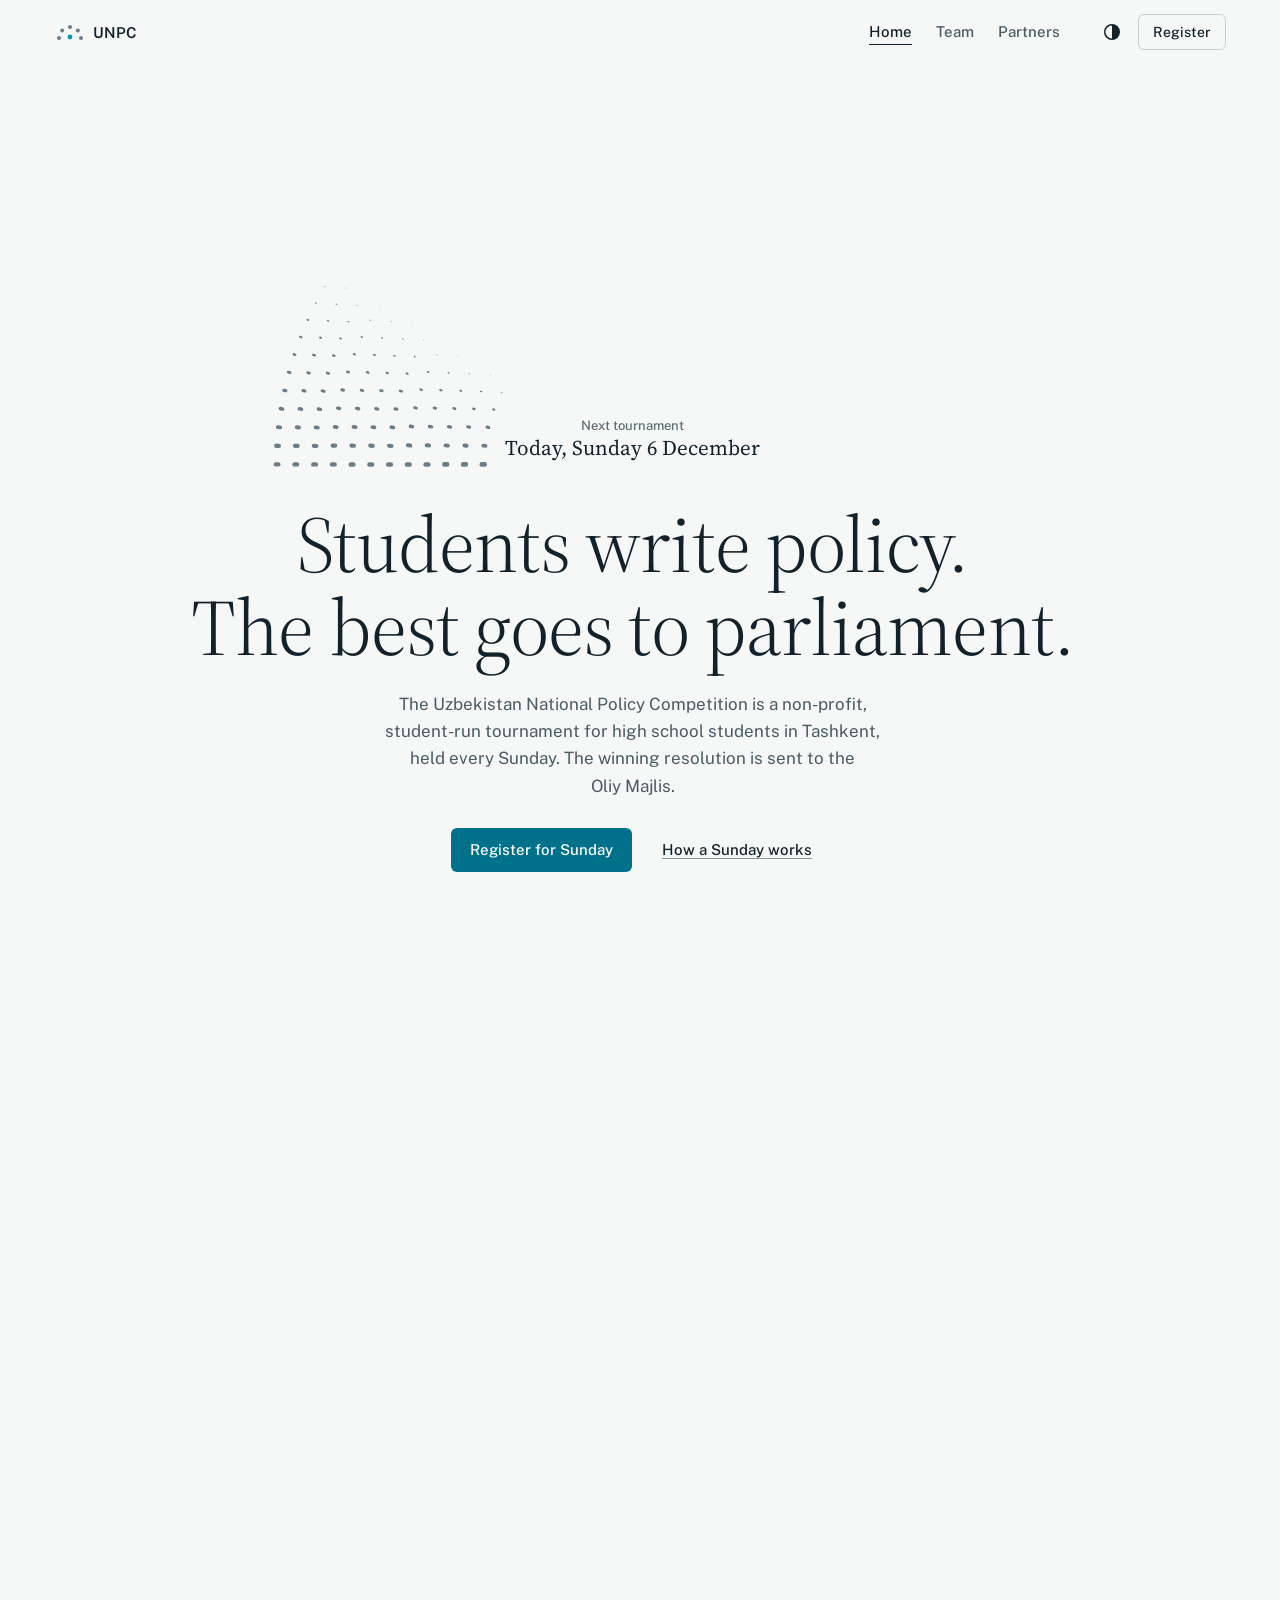
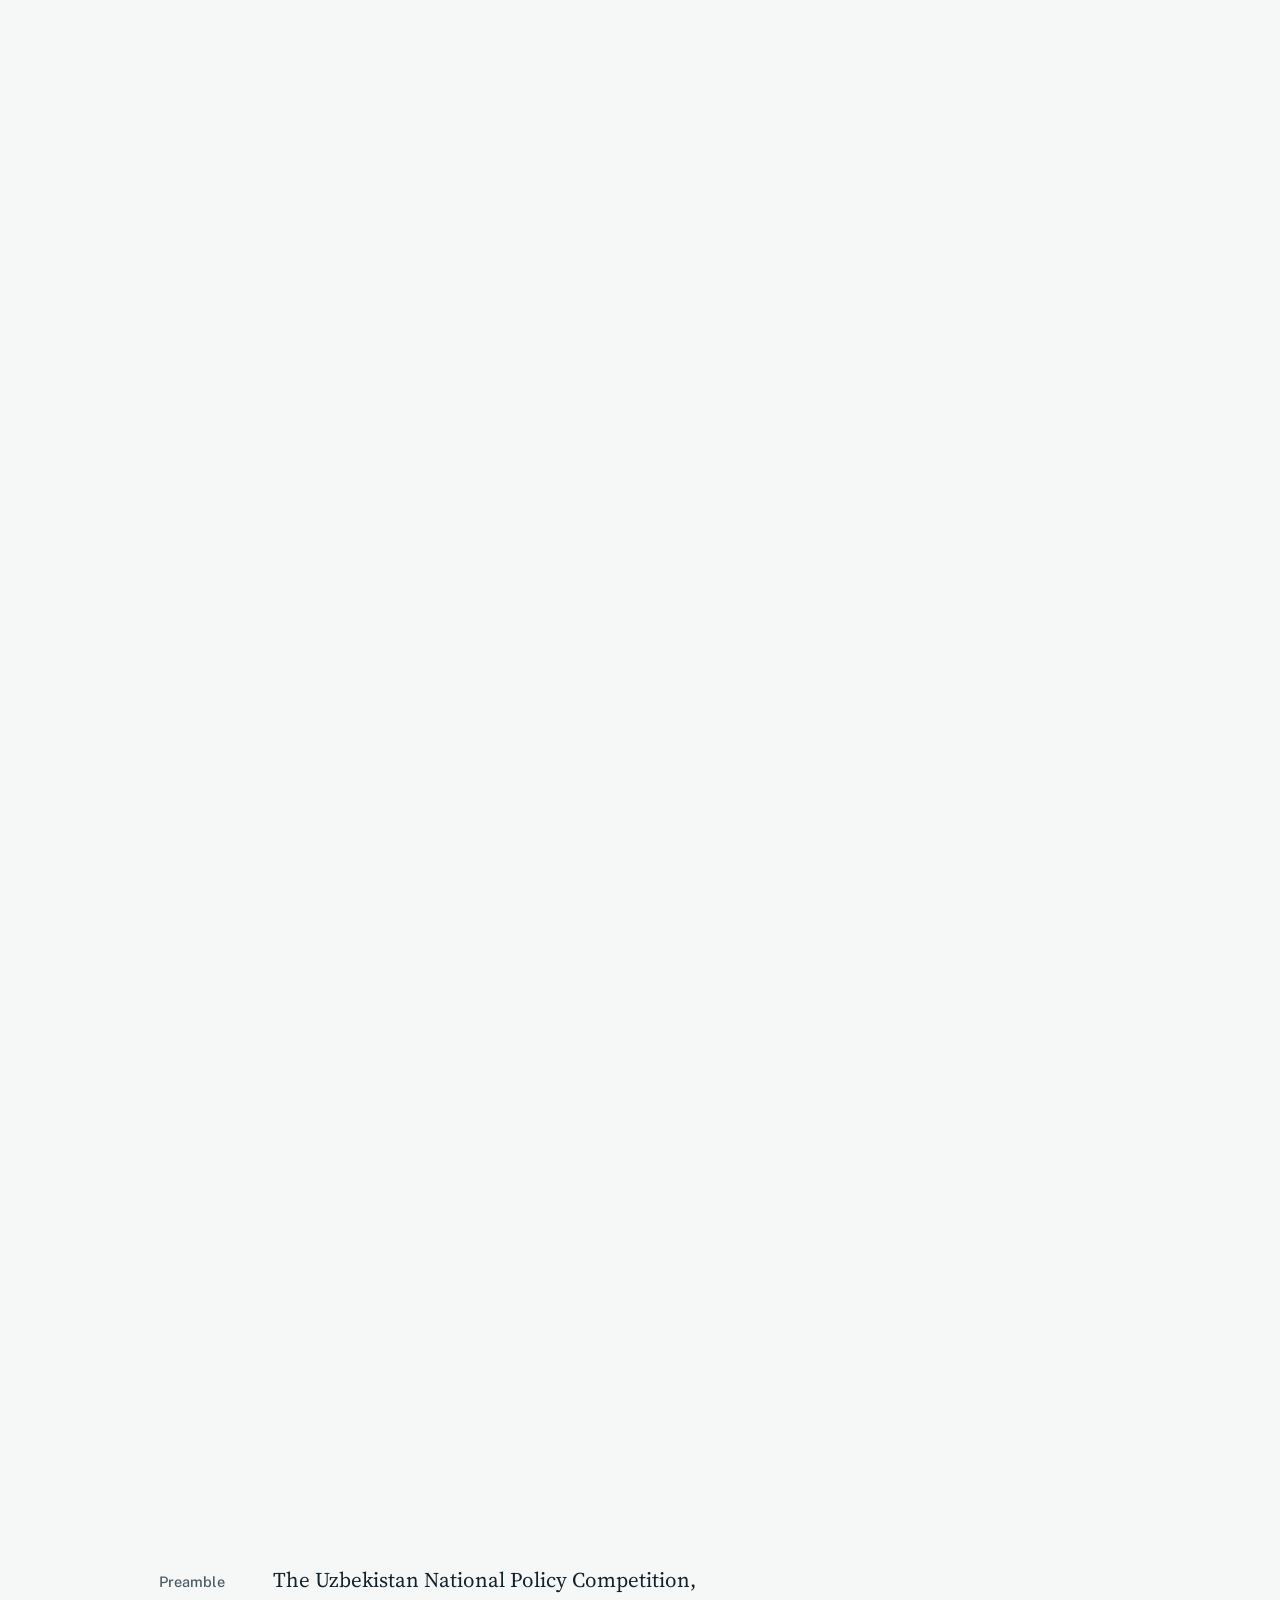
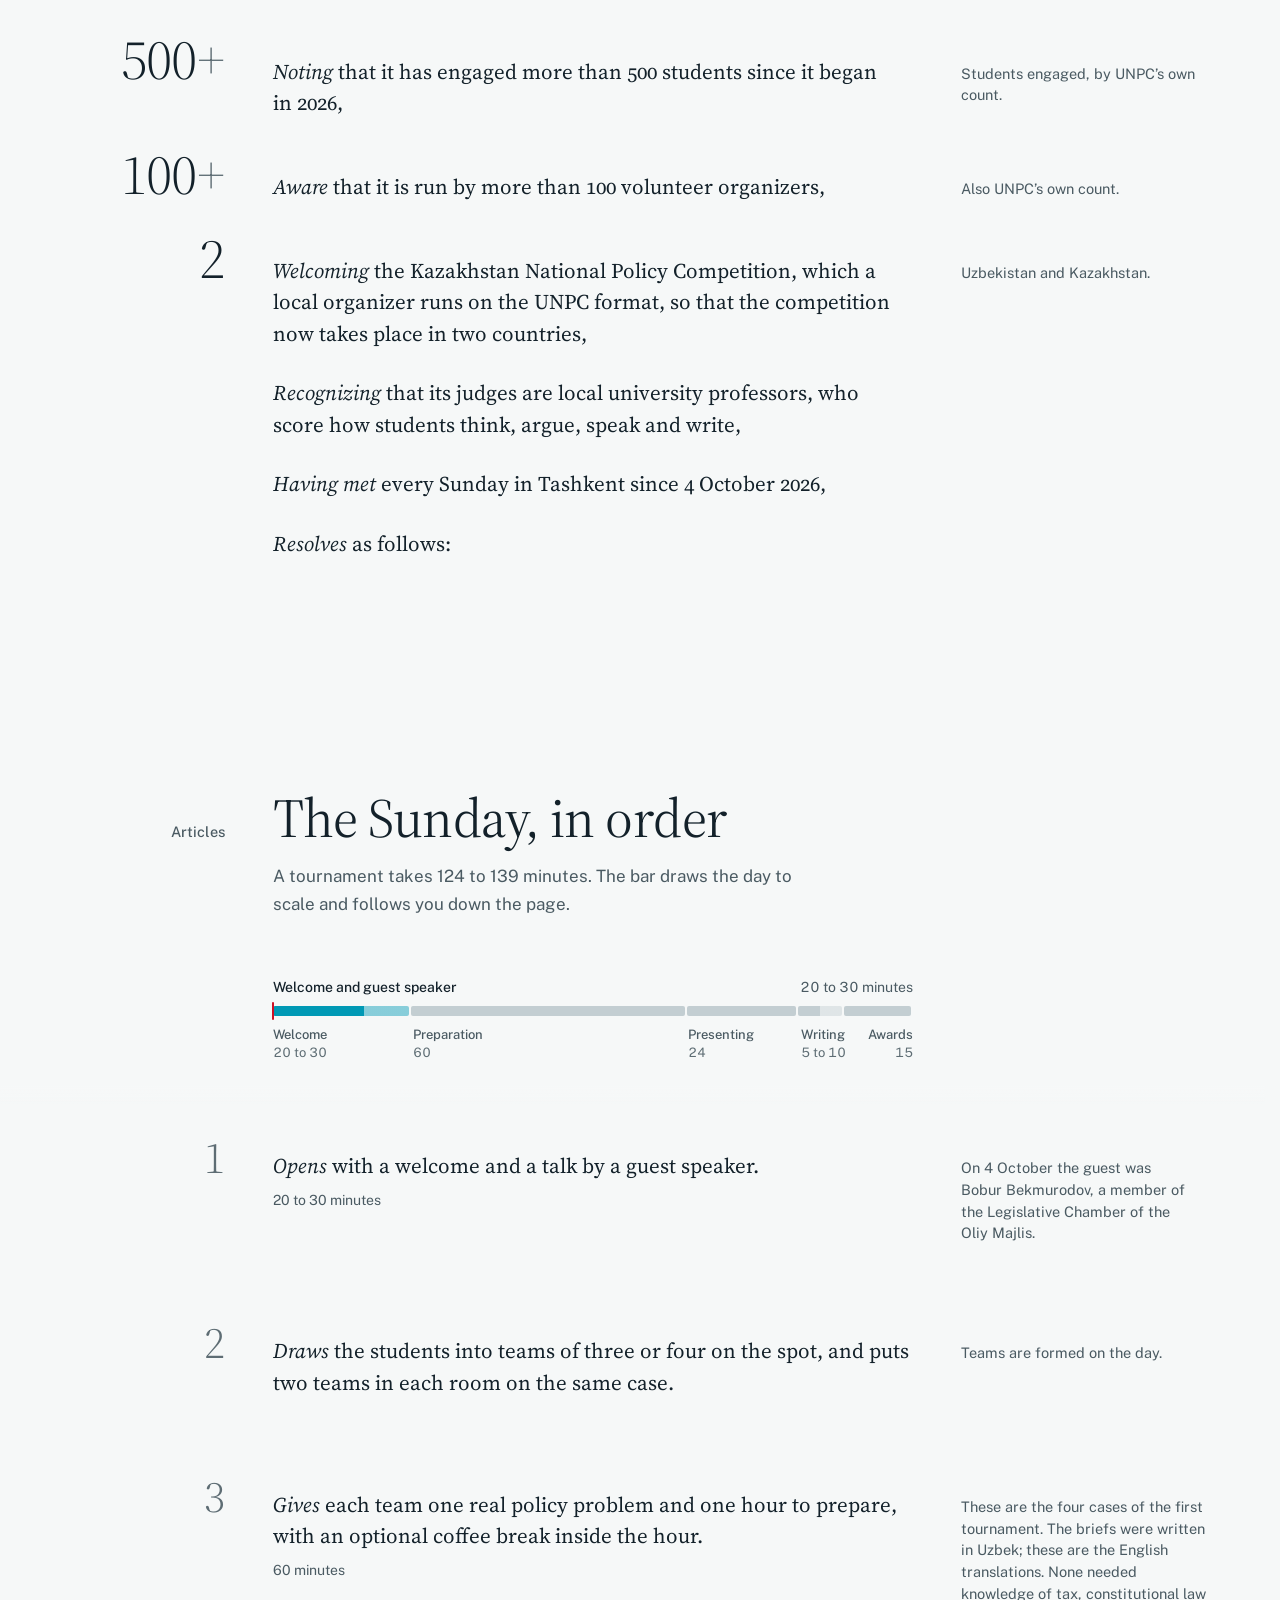
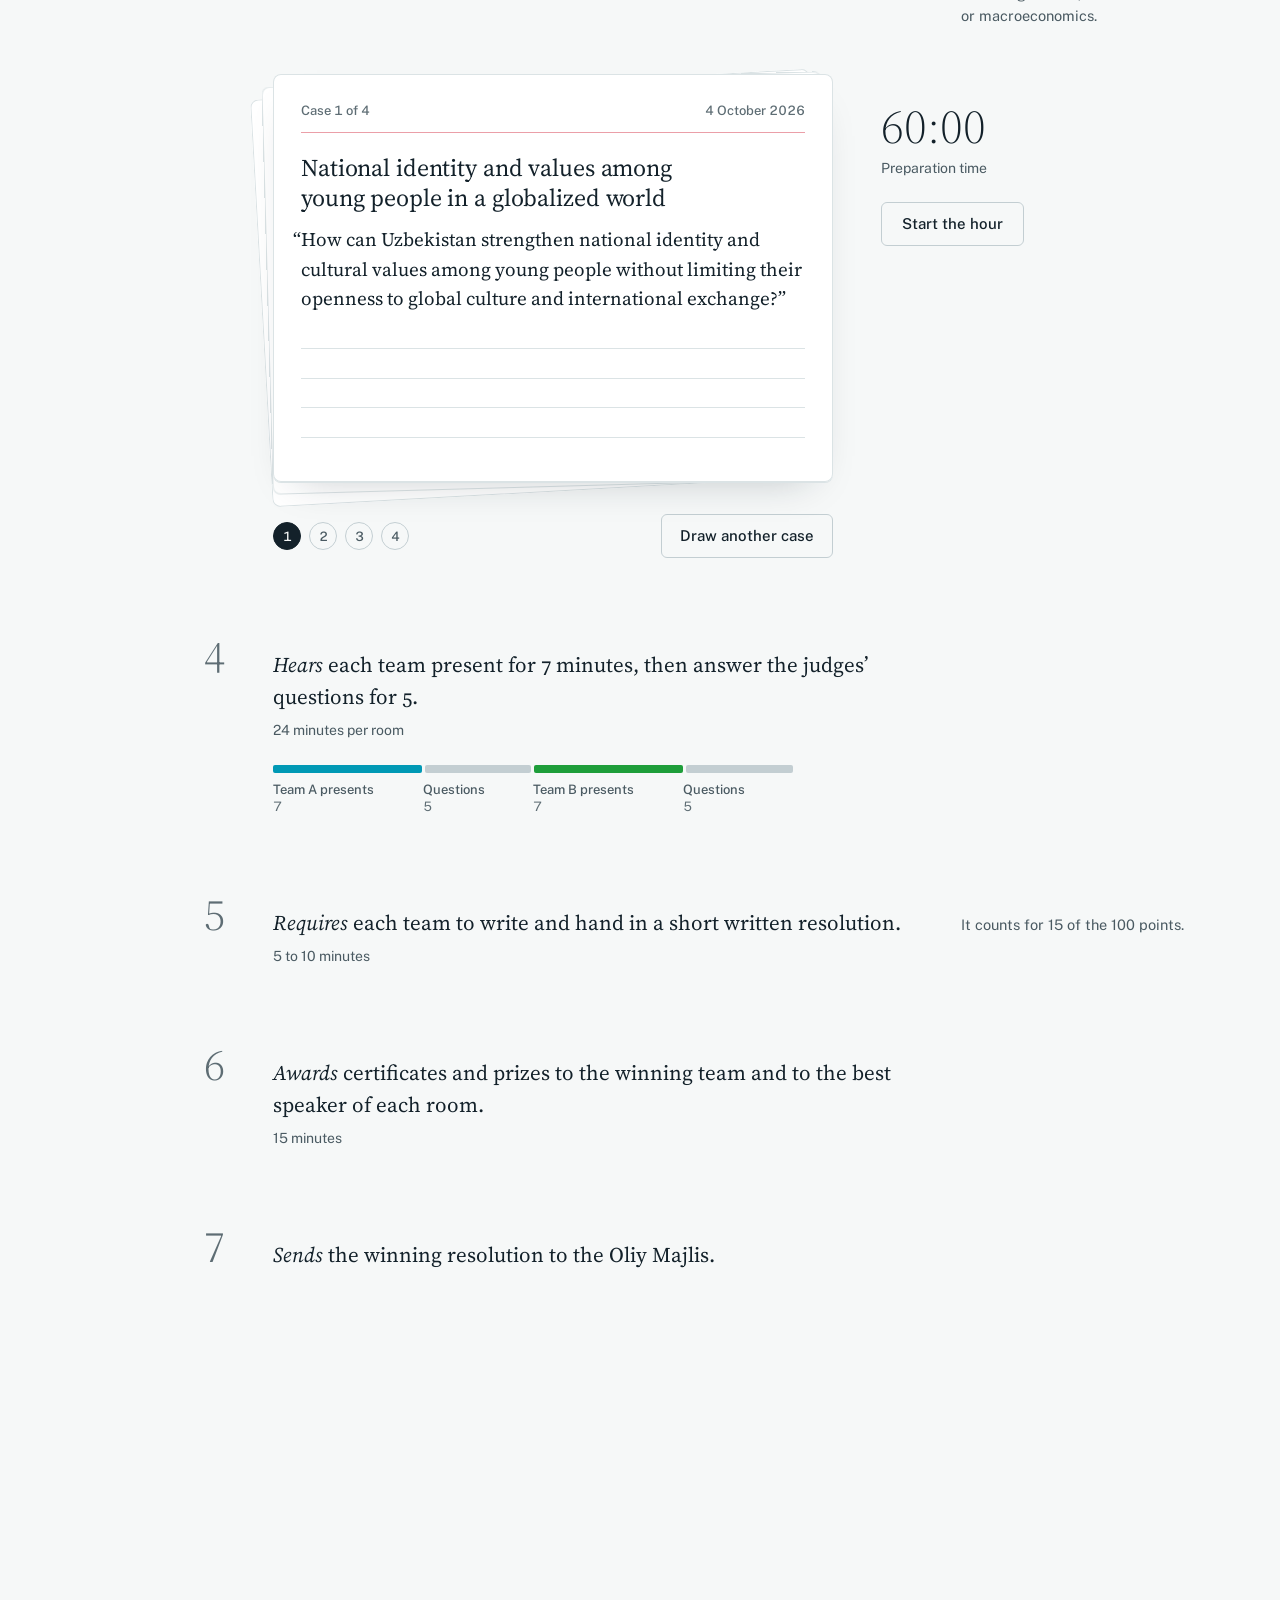
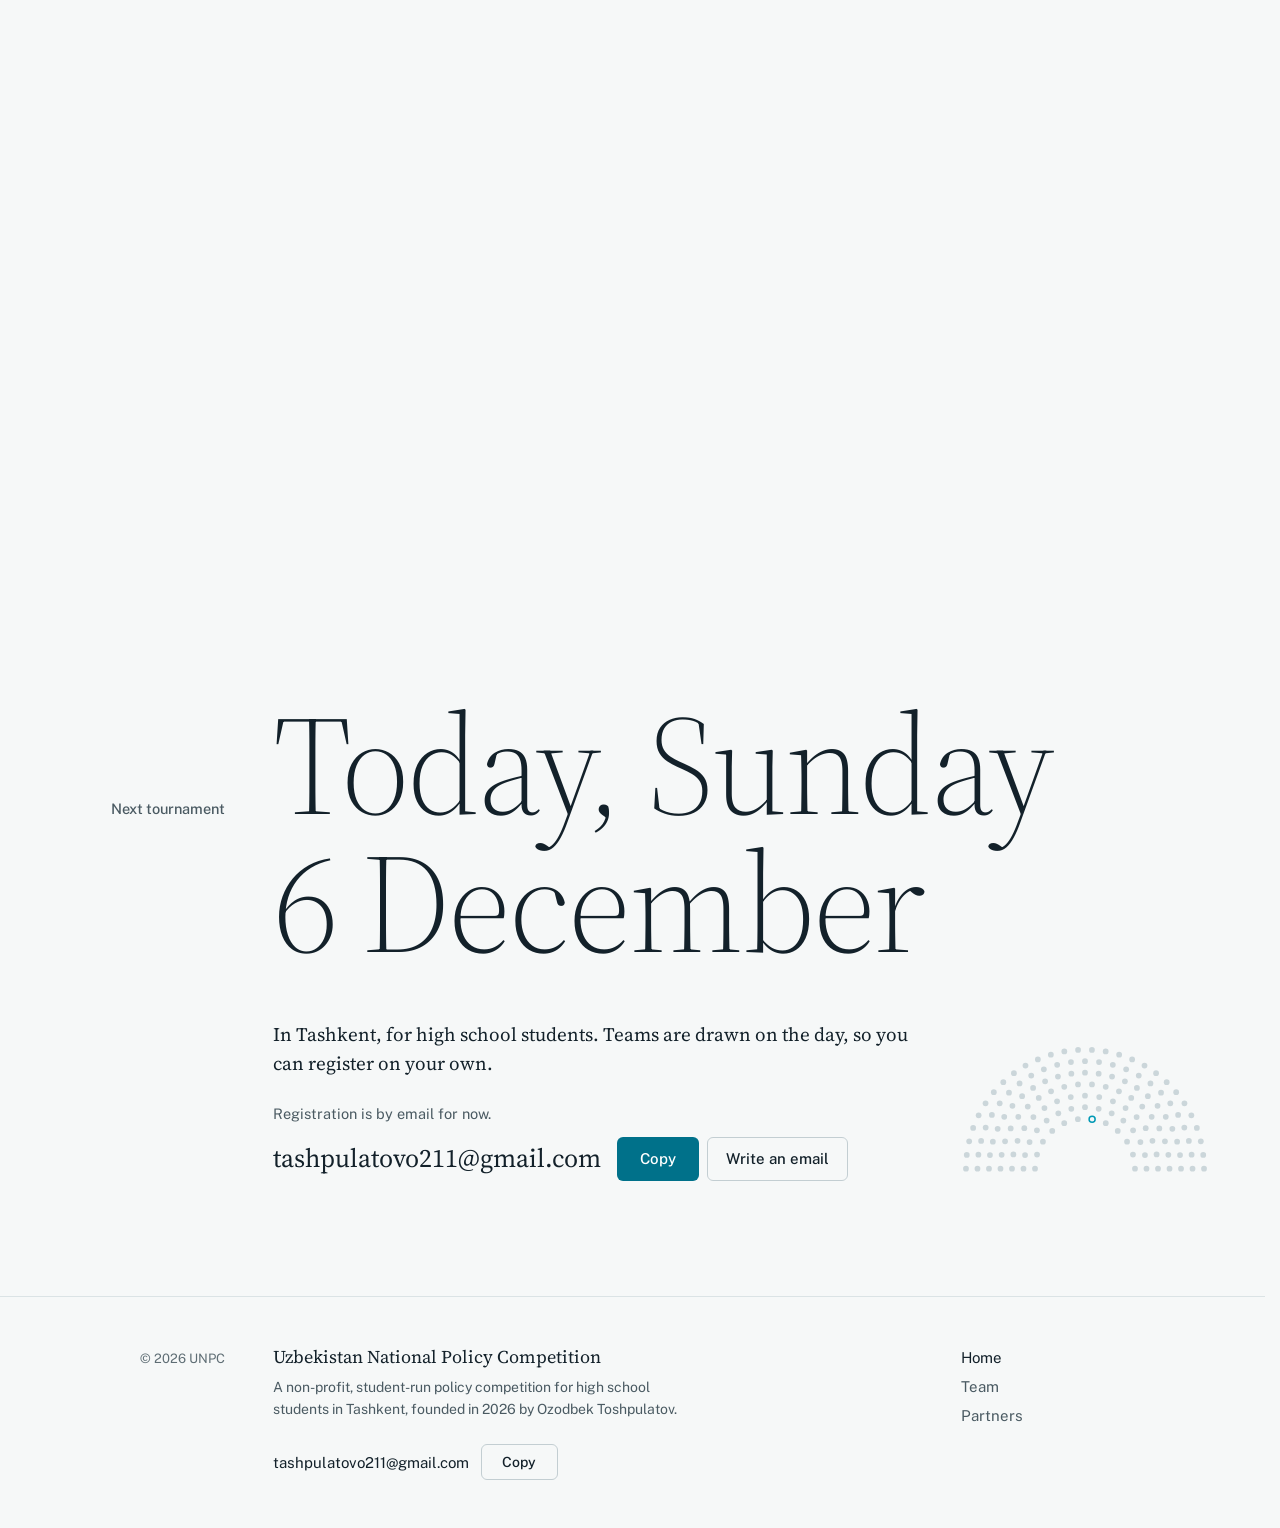
==== commit 7f1b633d: "Redesign the UNPC site around a scroll-driven chamber story The home page now opens on a 520-seat ch" ====
--- a/unpc/index.html
+++ b/unpc/index.html
@@ -5,358 +5,722 @@
 <meta name="viewport" content="width=device-width, initial-scale=1, viewport-fit=cover">
 <title>Uzbekistan National Policy Competition</title>
 <meta name="claude:viewport-fit-sides" content="cover">
-<meta name="description" content="UNPC is a weekly policy competition for high school students in Tashkent. Teams get one real policy problem and an hour to solve it, professors judge, and the winning resolution is sent to the Oliy Majlis.">
-<meta property="og:title" content="Uzbekistan National Policy Competition">
-<meta property="og:description" content="Every Sunday in Tashkent, high school teams get one real policy problem and an hour to solve it.">
-<meta property="og:image" content="photos/hero.jpg">
-<meta name="theme-color" content="#ffffff" media="(prefers-color-scheme: light)">
-<meta name="theme-color" content="#0d1012" media="(prefers-color-scheme: dark)">
-<link rel="icon" href="data:image/svg+xml,%3Csvg xmlns='http://www.w3.org/2000/svg' viewBox='0 0 64 64'%3E%3Crect width='64' height='64' rx='15' fill='%23007891'/%3E%3Ctext x='32' y='44' text-anchor='middle' font-family='Helvetica,Arial,sans-serif' font-weight='800' font-size='34' fill='white'%3EU%3C/text%3E%3C/svg%3E">
+<meta name="description" content="The Uzbekistan National Policy Competition: a non-profit, student-run policy tournament for high school students in Tashkent, every Sunday. The winning resolution is sent to the Oliy Majlis.">
+<meta name="color-scheme" content="light dark">
+<meta name="theme-color" content="#f6f8f8" media="(prefers-color-scheme: light)">
+<meta name="theme-color" content="#0d1519" media="(prefers-color-scheme: dark)">
+<link rel="icon" href="data:image/svg+xml,%3Csvg xmlns='http://www.w3.org/2000/svg' viewBox='0 0 32 32'%3E%3Cg fill='%236b7d86'%3E%3Ccircle cx='4' cy='25' r='3'/%3E%3Ccircle cx='8.6' cy='13.6' r='3'/%3E%3Ccircle cx='16' cy='8.5' r='3'/%3E%3Ccircle cx='23.4' cy='13.6' r='3'/%3E%3Ccircle cx='28' cy='25' r='3'/%3E%3C/g%3E%3Ccircle cx='16' cy='23.5' r='3.6' fill='%230099b5'/%3E%3C/svg%3E">
+<script>(function(){var d=document.documentElement;d.classList.add('js');
+try{var t=localStorage.getItem('unpc-theme');if(t==='light'||t==='dark')d.setAttribute('data-theme',t);}catch(e){}
+try{if(!matchMedia('(prefers-reduced-motion: reduce)').matches)d.classList.add('motion');}catch(e){}})();</script>
 <link rel="preconnect" href="https://fonts.googleapis.com">
 <link rel="preconnect" href="https://fonts.gstatic.com" crossorigin>
-<link rel="stylesheet" href="https://fonts.googleapis.com/css2?family=Hanken+Grotesk:wght@400..800&amp;family=Source+Serif+4:ital,opsz,wght@0,8..60,400..600;1,8..60,400..600&amp;display=swap">
+<link rel="stylesheet" href="https://fonts.googleapis.com/css2?family=Public+Sans:ital,wght@0,400;0,500;0,600;1,400&amp;family=Source+Serif+4:ital,opsz,wght@0,8..60,300..600;1,8..60,300..500&amp;display=swap">
 <link rel="stylesheet" href="assets/style.css">
-<noscript><style>.photo img,.photo:not(.has-image) img{opacity:1;visibility:visible}</style></noscript>
 <script src="assets/data.js" defer></script>
+<script src="assets/chamber.js" defer></script>
 <script src="assets/site.js" defer></script>
+<script src="assets/story.js" defer></script>
+<script src="assets/paper.js" defer></script>
+<script src="assets/home.js" defer></script>
 </head>
-<body>
+<body data-page="home">
 <a class="skip" href="#main">Skip to content</a>
 
-<header class="nav">
-  <div class="wrap nav-bar">
-    <a class="wordmark" href="index.html">UNPC</a>
+<header class="nav" data-nav>
+  <div class="nav-in">
+    <a class="brand" href="index.html" aria-label="UNPC, home">
+      <svg class="brand-mark" viewBox="0 0 28 16" aria-hidden="true"><circle cx="3" cy="14" r="2"/><circle cx="6.2" cy="6.4" r="2"/><circle cx="14" cy="3" r="2"/><circle cx="21.8" cy="6.4" r="2"/><circle cx="25" cy="14" r="2"/><circle class="brand-core" cx="14" cy="13" r="2.4"/></svg>
+      <span>UNPC</span>
+    </a>
     <nav class="nav-links" aria-label="Main">
-      <a href="#format">Format</a>
-      <a href="#judging">Judging</a>
+      <a href="index.html" aria-current="page">Home</a>
       <a href="team.html">Team</a>
       <a href="partners.html">Partners</a>
     </nav>
-    <a class="btn btn-primary" href="#next" data-register>Register</a>
-    <button class="menu-btn" type="button" aria-expanded="false" aria-controls="menu" aria-label="Open menu"><span></span><span></span></button>
+    <div class="nav-tools">
+      <button class="icon-btn theme-toggle" type="button" data-theme-toggle aria-label="Switch to dark theme">
+        <svg viewBox="0 0 20 20" aria-hidden="true"><circle cx="10" cy="10" r="7.25" fill="none" stroke="currentColor" stroke-width="1.5"/><path class="half" d="M10 2.75a7.25 7.25 0 0 1 0 14.5z" fill="currentColor"/></svg>
+      </button>
+      <a class="btn btn-sm" href="#next" data-nav-register>Register</a>
+      <button class="icon-btn menu-btn" type="button" data-menu aria-expanded="false" aria-controls="menu" aria-label="Open menu">
+        <svg viewBox="0 0 20 20" aria-hidden="true"><path class="l1" d="M3.5 7h13" fill="none" stroke="currentColor" stroke-width="1.5" stroke-linecap="round"/><path class="l2" d="M3.5 13h13" fill="none" stroke="currentColor" stroke-width="1.5" stroke-linecap="round"/></svg>
+      </button>
+    </div>
   </div>
   <nav class="menu" id="menu" aria-label="Menu" hidden>
-    <div class="wrap">
-      <ul>
-        <li><a href="#format">Format</a></li>
-        <li><a href="#judging">Judging</a></li>
-        <li><a href="team.html">Team</a></li>
-        <li><a href="partners.html">Partners</a></li>
-      </ul>
-    </div>
+    <ul>
+      <li><a href="index.html" aria-current="page">Home</a></li>
+      <li><a href="team.html">Team</a></li>
+      <li><a href="partners.html">Partners</a></li>
+    </ul>
   </nav>
 </header>
 
-<main id="main">
-
-  <section class="hero" aria-labelledby="hero-title">
-    <div class="wrap">
-      <div class="hero-copy">
-        <h1 id="hero-title"><span>Uzbekistan</span> <span>National</span> <span>Policy</span> <span>Competition</span></h1>
-        <p class="hero-lede">Every Sunday in Tashkent, high school students are drawn into teams, given one real policy problem and an hour to solve it. University professors judge, and the winning resolution is sent to the Oliy Majlis.</p>
-        <div class="hero-actions">
-          <a class="btn btn-primary" href="#next" data-register>Register for Sunday</a>
-          <a class="btn-text" href="#format">See how a tournament runs</a>
-        </div>
-      </div>
-
-      <div class="deck-wrap">
-        <div class="deck" data-deck>
-          <article class="case" aria-labelledby="case-count">
-            <div class="case-meta">
-              <strong id="case-count" data-case-count>Case 1 of 4</strong>
-              <span>First tournament, 4 October 2026</span>
-            </div>
-            <div class="case-stack" aria-live="polite">
-              <div class="case-item is-current">
-                <p class="case-topic">National identity and values among young people in a globalized world</p>
-                <p class="case-q">How can Uzbekistan strengthen national identity and cultural values among young people without limiting their openness to global culture and international exchange?</p>
-              </div>
-              <div class="case-item">
-                <p class="case-topic">The Uzbek language, a foreign language and a practical skill</p>
-                <p class="case-q">How can an effective system be created so that young people, while keeping the Uzbek language and national identity, acquire at least one foreign language and one practical profession or professional skill?</p>
-              </div>
-              <div class="case-item">
-                <p class="case-topic">Young people’s responsibility for a healthy society</p>
-                <p class="case-q">Identify the social behavior or harmful habit that poses the greatest challenge to young people today, and propose a practical policy solution to address it.</p>
+<main id="main" tabindex="-1">
+
+<!-- STORY -->
+<section class="story" id="top" aria-label="How a UNPC Sunday works" data-story>
+  <div class="story-pin" data-pin>
+    <canvas class="story-gl" data-gl aria-hidden="true"></canvas>
+    <canvas class="story-dots" data-stage aria-hidden="true"></canvas>
+
+    <div class="hero-copy" data-hero>
+      <div class="hero-figure" data-hero-figure>
+        <canvas class="hero-fig" data-fig="0" aria-hidden="true"></canvas>
+      </div>
+      <p class="well" data-well>
+        <span class="well-label">Next tournament</span>
+        <strong class="well-date" data-next-date>This Sunday</strong>
+      </p>
+      <div class="hero-text" data-hero-text>
+        <h1 class="hero-title"><span class="hl">Students write policy.</span> <span class="hl">The best goes to parliament.</span></h1>
+        <p class="hero-lede">The Uzbekistan National Policy Competition is a non-profit, <span class="nowrap">student-run</span> tournament for high school students in Tashkent, held every Sunday. The winning resolution is sent to the Oliy Majlis.</p>
+        <p class="hero-actions">
+          <a class="btn" href="#next">Register for Sunday</a>
+          <a class="hero-link" href="#how" data-goto="1.25">How a Sunday works</a>
+        </p>
+      </div>
+    </div>
+
+    <ol class="stepper" id="how" data-stepper>
+      <li class="step is-active" data-step="1">
+        <h2 class="step-h"><button type="button" class="step-btn" data-goto="1.25" aria-current="step"><span class="step-n"><span class="step-cap" aria-hidden="true"></span>1<span class="step-of"> of 5</span></span> <span class="step-title">500+ students engaged</span></button></h2>
+        <div class="step-body">
+          <p>UNPC has run every Sunday in Tashkent since 4&nbsp;October 2026. Each dot here is one of the more than 500&nbsp;students it has engaged so far.</p>
+        </div>
+        <div class="step-fig plate" aria-hidden="true"><canvas data-fig="1"></canvas></div>
+      </li>
+      <li class="step" data-step="2">
+        <h2 class="step-h"><button type="button" class="step-btn" data-goto="2.35"><span class="step-n"><span class="step-cap" aria-hidden="true"></span>2<span class="step-of"> of 5</span></span> <span class="step-title">Two teams to a room</span></button></h2>
+        <div class="step-body">
+          <p>Students are drawn into teams of 3 or 4 on the spot. Both teams in a room get the same real policy problem and one hour to prepare. Each team presents for 7&nbsp;minutes, then answers the judges’ questions for&nbsp;5.</p>
+        </div>
+        <div class="step-fig plate" aria-hidden="true"><canvas data-fig="2"></canvas></div>
+      </li>
+      <li class="step" data-step="3">
+        <h2 class="step-h"><button type="button" class="step-btn" data-goto="3.45"><span class="step-n"><span class="step-cap" aria-hidden="true"></span>3<span class="step-of"> of 5</span></span> <span class="step-title">Scored out of 100</span></button></h2>
+        <div class="step-body">
+          <p>Judges are local university professors. Each block of seats is one criterion on their score sheet, sized by its points.</p>
+          <ul class="legend">
+            <li><i class="k0" aria-hidden="true"></i><span>Understanding of the problem</span> <b>15</b></li>
+            <li><i class="k1" aria-hidden="true"></i><span>Quality of the solution</span> <b>20</b></li>
+            <li><i class="k2" aria-hidden="true"></i><span>Argument and evidence</span> <b>20</b></li>
+            <li><i class="k3" aria-hidden="true"></i><span>Answers to questions</span> <b>15</b></li>
+            <li><i class="k4" aria-hidden="true"></i><span>Communication and teamwork</span> <b>15</b></li>
+            <li><i class="k5" aria-hidden="true"></i><span>Written resolution</span> <b>15</b></li>
+          </ul>
+        </div>
+        <div class="step-fig plate" aria-hidden="true"><canvas data-fig="3"></canvas></div>
+      </li>
+      <li class="step" data-step="4">
+        <h2 class="step-h"><button type="button" class="step-btn" data-goto="4.65"><span class="step-n"><span class="step-cap" aria-hidden="true"></span>4<span class="step-of"> of 5</span></span> <span class="step-title">Then it goes on paper</span></button></h2>
+        <div class="step-body">
+          <p>After the questions, each team writes and hands in a short resolution: the policy, stated clearly, with the changes the judges’ questions led to.</p>
+        </div>
+        <div class="step-fig plate step-fig-sheet" aria-hidden="true"><canvas data-fig="4"></canvas></div>
+      </li>
+      <li class="step" data-step="5">
+        <h2 class="step-h"><button type="button" class="step-btn" data-goto="5.92"><span class="step-n"><span class="step-cap" aria-hidden="true"></span>5<span class="step-of"> of 5</span></span> <span class="step-title">The best goes to parliament</span></button></h2>
+        <div class="step-body">
+          <p>The winning resolution is sent to the Oliy Majlis, Uzbekistan’s parliament. After the first tournament it went to Bobur Bekmurodov, a member of the Legislative Chamber.</p>
+        </div>
+        <div class="step-fig plate" aria-hidden="true"><canvas data-fig="5"></canvas></div>
+      </li>
+    </ol>
+  </div>
+</section>
+<!-- /STORY -->
+
+<!-- HOME-SECTIONS -->
+<!-- Home sections (spec 6.0 to 6.5): preamble, articles, annex, record, signatories, support. Behaviour in assets/home.js. -->
+
+<section class="section home-sec preamble" id="so-far" aria-labelledby="preamble-title">
+  <div class="doc">
+    <div class="row pre-open">
+      <h2 class="m m-label" id="preamble-title">Preamble</h2>
+      <p class="b t-clause">The Uzbekistan National Policy Competition,</p>
+    </div>
+    <div class="clauses">
+      <div class="row clause">
+        <p class="m t-figure pre-fig" aria-hidden="true">500<span class="plus">+</span></p>
+        <p class="b t-clause"><i>Noting</i> that it has engaged more than 500&nbsp;students since it began in 2026,</p>
+        <p class="n">Students engaged, by UNPC’s own count.</p>
+      </div>
+      <div class="row clause">
+        <p class="m t-figure pre-fig" aria-hidden="true">100<span class="plus">+</span></p>
+        <p class="b t-clause"><i>Aware</i> that it is run by more than 100&nbsp;volunteer organizers,</p>
+        <p class="n">Also UNPC’s own count.</p>
+      </div>
+      <div class="row clause">
+        <p class="m t-figure pre-fig" aria-hidden="true">2</p>
+        <p class="b t-clause"><i>Welcoming</i> the Kazakhstan National Policy Competition, which a local organizer runs on the UNPC format, so that the competition now takes place in two countries,</p>
+        <p class="n">Uzbekistan and Kazakhstan.</p>
+      </div>
+      <div class="row clause">
+        <p class="b t-clause"><i>Recognizing</i> that its judges are local university professors, who score how students think, argue, speak and write,</p>
+      </div>
+      <div class="row clause">
+        <p class="b t-clause"><i>Having met</i> every Sunday in Tashkent since 4&nbsp;October 2026,</p>
+      </div>
+      <div class="row clause clause-last">
+        <p class="b t-clause"><i>Resolves</i> as follows:</p>
+      </div>
+    </div>
+  </div>
+</section>
+
+<section class="section home-sec format" id="format" aria-labelledby="format-title">
+  <div class="doc" data-format>
+    <div class="row sec-head">
+      <p class="m m-label">Articles</p>
+      <div class="b">
+        <h2 class="t-h2" id="format-title">The Sunday, in order</h2>
+        <p class="sec-sub">A tournament takes 124 to 139 minutes. The bar draws the day to scale and follows you down the page.</p>
+      </div>
+    </div>
+
+    <div class="daybar-band" data-daybar-band>
+      <div class="row">
+        <div class="b daybar" data-daybar role="img" aria-label="The day to scale, 124 to 139 minutes: welcome and guest speaker, 20 to 30 minutes; preparation, 60 minutes; presentations and questions, 24 minutes per room; written resolution, 5 to 10 minutes; award ceremony, 15 minutes.">
+          <p class="daybar-now" aria-hidden="true"><span class="daybar-name" data-day-name>Welcome and guest speaker</span><span class="daybar-dur" data-day-dur>20 to 30 minutes</span></p>
+          <div class="daybar-track" aria-hidden="true">
+            <span class="dseg is-now" data-dseg="0" style="--m: 30; --opt: 33.333%"></span>
+            <span class="dseg" data-dseg="1" style="--m: 60"></span>
+            <span class="dseg" data-dseg="2" style="--m: 24"></span>
+            <span class="dseg" data-dseg="3" style="--m: 10; --opt: 50%"></span>
+            <span class="dseg" data-dseg="4" style="--m: 15"></span>
+            <span class="daybar-head" data-day-head></span>
+          </div>
+          <div class="daybar-labels" aria-hidden="true">
+            <span style="--m: 30"><b>Welcome</b>20 to 30</span>
+            <span style="--m: 60"><b>Preparation</b>60</span>
+            <span style="--m: 24"><b>Presenting</b>24</span>
+            <span style="--m: 10"><b>Writing</b>5 to 10</span>
+            <span style="--m: 15"><b>Awards</b>15</span>
+          </div>
+        </div>
+      </div>
+    </div>
+
+    <ol class="articles" data-articles>
+      <li class="row art" data-from="0" data-to="30">
+        <p class="m art-num" aria-hidden="true">1</p>
+        <div class="b">
+          <p class="t-clause"><span class="sr-only">Article 1. </span><i>Opens</i> with a welcome and a talk by a guest speaker.</p>
+          <p class="art-dur">20 to 30 minutes</p>
+        </div>
+        <p class="n">On 4&nbsp;October the guest was Bobur Bekmurodov, a member of the Legislative Chamber of the Oliy Majlis.</p>
+      </li>
+      <li class="row art" data-from="28" data-to="30">
+        <p class="m art-num" aria-hidden="true">2</p>
+        <div class="b">
+          <p class="t-clause"><span class="sr-only">Article 2. </span><i>Draws</i> the students into teams of three or four on the spot, and puts two teams in each room on the same case.</p>
+        </div>
+        <p class="n">Teams are formed on the day.</p>
+      </li>
+      <li class="row art art-deck" data-from="30" data-to="90">
+        <p class="m art-num" aria-hidden="true">3</p>
+        <div class="b">
+          <p class="t-clause"><span class="sr-only">Article 3. </span><i>Gives</i> each team one real policy problem and one hour to prepare, with an optional coffee break inside the hour.</p>
+          <p class="art-dur">60 minutes</p>
+        </div>
+        <p class="n">These are the four cases of the first tournament. The briefs were written in Uzbek; these are the English translations. None needed knowledge of tax, constitutional law or macroeconomics.</p>
+        <div class="bn deck-wrap">
+          <div class="deck" id="cases" data-deck>
+            <div class="deck-stack" data-deck-stack>
+              <article class="case-card is-top" data-case="0" data-pos="0" aria-labelledby="case-t-0">
+                <p class="case-head"><span>Case 1 of 4</span><span>4 October 2026</span></p>
+                <h3 class="case-title" id="case-t-0">National identity and values among young people in a globalized world</h3>
+                <div class="case-qs"><p class="case-q"><span class="q-open">“</span>How can Uzbekistan strengthen national identity and cultural values among young people without limiting their openness to global culture and international exchange?”</p></div>
+                
+              </article>
+              <article class="case-card" data-case="1" data-pos="1" aria-labelledby="case-t-1" aria-hidden="true">
+                <p class="case-head"><span>Case 2 of 4</span><span>4 October 2026</span></p>
+                <h3 class="case-title" id="case-t-1">The Uzbek language, a foreign language and a practical skill</h3>
+                <div class="case-qs"><p class="case-q"><span class="q-open">“</span>How can an effective system be created so that young people, while keeping the Uzbek language and national identity, acquire at least one foreign language and one practical profession or professional skill?”</p></div>
+                
+              </article>
+              <article class="case-card" data-case="2" data-pos="2" aria-labelledby="case-t-2" aria-hidden="true">
+                <p class="case-head"><span>Case 3 of 4</span><span>4 October 2026</span></p>
+                <h3 class="case-title" id="case-t-2">Young people’s responsibility for a healthy society</h3>
+                <div class="case-qs"><p class="case-q"><span class="q-open">“</span>Identify the social behavior or harmful habit that poses the greatest challenge to young people today, and propose a practical policy solution to address it.”</p></div>
                 <p class="case-note">Each team picks the habit it argues about.</p>
-              </div>
-              <div class="case-item">
-                <p class="case-topic">A young person’s own responsibility for national values</p>
-                <p class="case-q">Part one: in an increasingly globalized world, what responsibility does an individual young person have in preserving national culture, language, traditions and historical memory? Part two: how can the state encourage young people to preserve national values without forcing them to?</p>
+              </article>
+              <article class="case-card" data-case="3" data-pos="3" aria-labelledby="case-t-3" aria-hidden="true">
+                <p class="case-head"><span>Case 4 of 4</span><span>4 October 2026</span></p>
+                <h3 class="case-title" id="case-t-3">A young person’s own responsibility for national values</h3>
+                <div class="case-qs"><p class="case-q"><span class="q-open">“</span>Part one: in an increasingly globalized world, what responsibility does an individual young person have in preserving national culture, language, traditions and historical memory?</p><p class="case-q">Part two: how can the state encourage young people to preserve national values without forcing them to?”</p></div>
                 <p class="case-note">Teams answer both parts.</p>
-              </div>
-            </div>
-            <div class="case-foot">
-              <div>
-                <span class="clock-label" data-clock-label>Preparation time</span>
-                <span class="clock" data-clock role="timer">60:00</span>
-              </div>
-              <div class="case-actions">
-                <button class="btn btn-line" type="button" data-clock-toggle>Start the hour</button>
-                <button class="btn-text" type="button" data-clock-reset hidden>Reset</button>
-                <button class="btn-text" type="button" data-draw>Draw another case</button>
-              </div>
-            </div>
-          </article>
-        </div>
-        <p class="deck-note">The four cases from the first tournament, translated from Uzbek. None of them needed knowledge of tax, constitutional law or macroeconomics.</p>
-      </div>
-    </div>
-  </section>
-
-  <section class="lead-photo" aria-label="UNPC so far">
-    <div class="wrap">
-      <figure>
-        <div class="photo" data-slot>
-          <img src="photos/hero.jpg" alt="Teams preparing at the first UNPC tournament" decoding="async">
-          <span class="photo-hint"><strong>Main photo</strong><span>A wide shot of the hall while the teams prepare.</span><code>photos/hero.jpg</code></span>
-        </div>
-        <figcaption class="caption">The first tournament, Sodiq School, Tashkent, 4 October 2026.</figcaption>
-      </figure>
-      <p class="figures-lead">Since the first tournament on 4 October 2026</p>
-      <dl class="figures">
-        <div class="figure"><dt>500+</dt><dd>students engaged in the competition</dd></div>
-        <div class="figure"><dt>100+</dt><dd>volunteer organizers</dd></div>
-        <div class="figure"><dt>2</dt><dd>countries, with the Kazakhstan National Policy Competition</dd></div>
-      </dl>
-    </div>
-  </section>
-
-
-  <section class="section band-dark" id="format" aria-labelledby="format-title">
-    <div class="wrap" data-day>
-      <div class="head">
-        <h2 id="format-title">A tournament takes a little over two hours.</h2>
-        <p class="lede">From the welcome to the last certificate it runs 124 to 139 minutes, and almost half of that is the hour of preparation.</p>
-      </div>
-
-      <div class="day-chart">
-        <div class="dayline" role="group" aria-label="The tournament day, drawn to scale">
-          <button type="button" class="seg phase-welcome" data-phase="welcome" style="--units: 30; --min: 20; --extra: 10" aria-pressed="false" aria-label="Welcome and guest speaker, 20 to 30 minutes"><span class="seg-fill"></span><span class="seg-extra"></span><span class="seg-label">Welcome</span></button>
-          <button type="button" class="seg phase-prep" data-phase="prep" style="--units: 60; --min: 60" aria-pressed="false" aria-label="Preparation, 60 minutes"><span class="seg-fill"></span><span class="seg-label keep">Preparation, 60 min</span></button>
-          <button type="button" class="seg phase-talk" data-phase="talk" style="--units: 24; --min: 24" aria-pressed="false" aria-label="Presentations and questions, 24 minutes per room"><span class="seg-fill"></span><span class="seg-label">Presentations</span></button>
-          <button type="button" class="seg phase-write" data-phase="write" style="--units: 10; --min: 5; --extra: 5" aria-pressed="false" aria-label="Written resolution, 5 to 10 minutes"><span class="seg-fill"></span><span class="seg-extra"></span></button>
-          <button type="button" class="seg phase-awards" data-phase="awards" style="--units: 15; --min: 15" aria-pressed="false" aria-label="Award ceremony, 15 minutes"><span class="seg-fill"></span><span class="seg-label">Awards</span></button>
-        </div>
-        <div class="day-scale" aria-hidden="true">
-          <span style="--at: 0">0</span>
-          <span class="mid" style="--at: 30">30</span>
-          <span style="--at: 60">60</span>
-          <span class="mid" style="--at: 90">90</span>
-          <span class="mid" style="--at: 120">120</span>
-          <span class="end">139 min</span>
-        </div>
-      </div>
-
-      <ol class="steps">
-        <li class="step phase-welcome" data-phase="welcome">
-          <p class="step-time">20 to 30 min</p>
-          <h3>Welcome and guest speaker</h3>
-          <p>The organizers explain the rules, then a guest speaker talks to the students.</p>
-        </li>
-        <li class="step phase-prep" data-phase="prep">
-          <p class="step-time">60 min</p>
-          <h3>Preparation</h3>
-          <p>Teams are drawn on the spot and get their case. There is an optional coffee break inside the hour.</p>
-        </li>
-        <li class="step phase-talk" data-phase="talk">
-          <p class="step-time">24 min a room</p>
-          <h3>Presentations and questions</h3>
-          <p>Two teams per room. Each presents for 7 minutes, then answers the judges for 5.</p>
-        </li>
-        <li class="step phase-write" data-phase="write">
-          <p class="step-time">5 to 10 min</p>
-          <h3>Written resolution</h3>
-          <p>Each team writes up its policy and hands it in, with any change the questions led to.</p>
-        </li>
-        <li class="step phase-awards" data-phase="awards">
-          <p class="step-time">15 min</p>
-          <h3>Award ceremony</h3>
-          <p>The winning team and the best speaker from each room get certificates and prizes. The best speaker can come from the losing team.</p>
-        </li>
+              </article>
+            </div>
+            <div class="deck-controls">
+              <div class="pips" role="group" aria-label="Show a case">
+                <button type="button" class="pip" data-pip="0" aria-pressed="true" aria-label="Case 1">1</button><button type="button" class="pip" data-pip="1" aria-pressed="false" aria-label="Case 2">2</button><button type="button" class="pip" data-pip="2" aria-pressed="false" aria-label="Case 3">3</button><button type="button" class="pip" data-pip="3" aria-pressed="false" aria-label="Case 4">4</button>
+              </div>
+              <button type="button" class="btn btn-quiet" data-draw>Draw another case</button>
+            </div>
+            <p class="sr-only" aria-live="polite" data-deck-status></p>
+            <div class="clock" data-clock-root>
+              <p class="clock-digits t-clock" role="timer" data-clock>60:00</p>
+              <p class="clock-label" data-clock-label aria-live="polite">Preparation time</p>
+              <div class="clock-actions">
+                <button type="button" class="btn btn-quiet" data-clock-toggle>Start the hour</button>
+                <button type="button" class="btn-link clock-reset" data-clock-reset hidden>Reset</button>
+              </div>
+            </div>
+          </div>
+        </div>
+      </li>
+      <li class="row art" data-from="90" data-to="114">
+        <p class="m art-num" aria-hidden="true">4</p>
+        <div class="b">
+          <p class="t-clause"><span class="sr-only">Article 4. </span><i>Hears</i> each team present for 7&nbsp;minutes, then answer the judges’ questions for&nbsp;5.</p>
+          <p class="art-dur">24 minutes per room</p>
+          <div class="roombar" role="img" aria-label="One room, 24 minutes: Team A presents for 7 minutes, then answers questions for 5; Team B presents for 7 minutes, then answers questions for 5.">
+            <div class="rb-track" aria-hidden="true"><i class="rb-a" style="--m: 7"></i><i class="rb-q" style="--m: 5"></i><i class="rb-b" style="--m: 7"></i><i class="rb-q" style="--m: 5"></i></div>
+            <div class="rb-labels" aria-hidden="true">
+              <span class="rb-a" style="--m: 7"><b>Team A presents</b><em>7<span class="rb-min"> minutes</span></em></span>
+              <span class="rb-q" style="--m: 5"><b>Questions</b><em>5<span class="rb-min"> minutes</span></em></span>
+              <span class="rb-b" style="--m: 7"><b>Team B presents</b><em>7<span class="rb-min"> minutes</span></em></span>
+              <span class="rb-q" style="--m: 5"><b>Questions</b><em>5<span class="rb-min"> minutes</span></em></span>
+            </div>
+          </div>
+        </div>
+      </li>
+      <li class="row art" data-from="114" data-to="124">
+        <p class="m art-num" aria-hidden="true">5</p>
+        <div class="b">
+          <p class="t-clause"><span class="sr-only">Article 5. </span><i>Requires</i> each team to write and hand in a short written resolution.</p>
+          <p class="art-dur">5 to 10 minutes</p>
+        </div>
+        <p class="n">It counts for 15 of the 100 points.</p>
+      </li>
+      <li class="row art" data-from="124" data-to="139">
+        <p class="m art-num" aria-hidden="true">6</p>
+        <div class="b">
+          <p class="t-clause"><span class="sr-only">Article 6. </span><i>Awards</i> certificates and prizes to the winning team and to the best speaker of each room.</p>
+          <p class="art-dur">15 minutes</p>
+        </div>
+      </li>
+      <li class="row art" data-after>
+        <p class="m art-num" aria-hidden="true">7</p>
+        <div class="b">
+          <p class="t-clause"><span class="sr-only">Article 7. </span><i>Sends</i> the winning resolution to the Oliy Majlis.</p>
+        </div>
+      </li>
+    </ol>
+  </div>
+</section>
+
+<section class="section home-sec judging" id="judging" aria-labelledby="judging-title">
+  <div class="doc">
+    <div class="row sec-head">
+      <p class="m m-label">Annex A</p>
+      <div class="b">
+        <h2 class="t-h2" id="judging-title">How a room is scored</h2>
+        <p class="sec-sub">Each team is scored out of 100 on six criteria. Move the marks to score two teams; the sheet applies the real tie-break.</p>
+      </div>
+      <div class="n sec-notes">
+        <p>If the totals tie, the higher score for quality of the solution wins.</p>
+        <p>The best speaker is picked separately and can come from the losing team.</p>
+      </div>
+    </div>
+    <div class="row sheet-row">
+      <div class="bn">
+        <form class="sheet" data-sheet aria-label="Score sheet" onsubmit="return false">
+          <div class="sheet-top">
+            <p class="sheet-title">Score sheet</p>
+            <p class="sheet-blank" aria-hidden="true"><span>Room</span><i></i></p>
+            <p class="sheet-blank" aria-hidden="true"><span>Judge</span><i></i></p>
+          </div>
+          <div class="sheet-head" aria-hidden="true">
+            <span>Criterion</span><span class="th-a">Team A</span><span class="th-b">Team B</span>
+          </div>
+          <div class="sheet-rows">
+            <div class="crit" data-crit="0">
+              <div class="crit-info">
+                <p class="crit-name">Understanding of the problem</p>
+                <p class="crit-meta"><span class="crit-max">out of 15</span></p>
+                <p class="crit-desc">Names the real cause and who is affected, and works from the case.</p>
+              </div>
+              <div class="cell cell-a">
+                <span class="cell-team" aria-hidden="true">Team A</span>
+                <span class="cell-val" data-val aria-hidden="true">12</span>
+                <span class="scale" style="--max: 15; --v: 12">
+                  <span class="ticks" aria-hidden="true"></span><span class="scale-fill" aria-hidden="true"></span>
+                  <input type="range" min="0" max="15" step="1" value="12" data-team="A" data-i="0" aria-label="Team A, understanding of the problem, out of 15">
+                </span>
+              </div>
+              <div class="cell cell-b">
+                <span class="cell-team" aria-hidden="true">Team B</span>
+                <span class="cell-val" data-val aria-hidden="true">13</span>
+                <span class="scale" style="--max: 15; --v: 13">
+                  <span class="ticks" aria-hidden="true"></span><span class="scale-fill" aria-hidden="true"></span>
+                  <input type="range" min="0" max="15" step="1" value="13" data-team="B" data-i="0" aria-label="Team B, understanding of the problem, out of 15">
+                </span>
+              </div>
+            </div>
+            <div class="crit" data-crit="1">
+              <div class="crit-info">
+                <p class="crit-name">Quality of the solution</p>
+                <p class="crit-meta"><span class="crit-max">out of 20</span><span class="tie-tag" data-tie-tag>Decides the tie</span></p>
+                <p class="crit-desc">Specific and realistic for Uzbekistan, says who does what, and answers every part of the question.</p>
+              </div>
+              <div class="cell cell-a">
+                <span class="cell-team" aria-hidden="true">Team A</span>
+                <span class="cell-val" data-val aria-hidden="true">17</span>
+                <span class="scale" style="--max: 20; --v: 17">
+                  <span class="ticks" aria-hidden="true"></span><span class="scale-fill" aria-hidden="true"></span>
+                  <input type="range" min="0" max="20" step="1" value="17" data-team="A" data-i="1" aria-label="Team A, quality of the solution, out of 20">
+                </span>
+              </div>
+              <div class="cell cell-b">
+                <span class="cell-team" aria-hidden="true">Team B</span>
+                <span class="cell-val" data-val aria-hidden="true">15</span>
+                <span class="scale" style="--max: 20; --v: 15">
+                  <span class="ticks" aria-hidden="true"></span><span class="scale-fill" aria-hidden="true"></span>
+                  <input type="range" min="0" max="20" step="1" value="15" data-team="B" data-i="1" aria-label="Team B, quality of the solution, out of 20">
+                </span>
+              </div>
+            </div>
+            <div class="crit" data-crit="2">
+              <div class="crit-info">
+                <p class="crit-name">Argument and evidence</p>
+                <p class="crit-meta"><span class="crit-max">out of 20</span></p>
+                <p class="crit-desc">Every claim has a reason, backed by examples, data or cases from Uzbekistan or elsewhere.</p>
+              </div>
+              <div class="cell cell-a">
+                <span class="cell-team" aria-hidden="true">Team A</span>
+                <span class="cell-val" data-val aria-hidden="true">15</span>
+                <span class="scale" style="--max: 20; --v: 15">
+                  <span class="ticks" aria-hidden="true"></span><span class="scale-fill" aria-hidden="true"></span>
+                  <input type="range" min="0" max="20" step="1" value="15" data-team="A" data-i="2" aria-label="Team A, argument and evidence, out of 20">
+                </span>
+              </div>
+              <div class="cell cell-b">
+                <span class="cell-team" aria-hidden="true">Team B</span>
+                <span class="cell-val" data-val aria-hidden="true">16</span>
+                <span class="scale" style="--max: 20; --v: 16">
+                  <span class="ticks" aria-hidden="true"></span><span class="scale-fill" aria-hidden="true"></span>
+                  <input type="range" min="0" max="20" step="1" value="16" data-team="B" data-i="2" aria-label="Team B, argument and evidence, out of 20">
+                </span>
+              </div>
+            </div>
+            <div class="crit" data-crit="3">
+              <div class="crit-info">
+                <p class="crit-name">Answers to questions</p>
+                <p class="crit-meta"><span class="crit-max">out of 15</span></p>
+                <p class="crit-desc">Answers the question asked, admits where the proposal is weak, and adjusts without losing its line.</p>
+              </div>
+              <div class="cell cell-a">
+                <span class="cell-team" aria-hidden="true">Team A</span>
+                <span class="cell-val" data-val aria-hidden="true">11</span>
+                <span class="scale" style="--max: 15; --v: 11">
+                  <span class="ticks" aria-hidden="true"></span><span class="scale-fill" aria-hidden="true"></span>
+                  <input type="range" min="0" max="15" step="1" value="11" data-team="A" data-i="3" aria-label="Team A, answers to questions, out of 15">
+                </span>
+              </div>
+              <div class="cell cell-b">
+                <span class="cell-team" aria-hidden="true">Team B</span>
+                <span class="cell-val" data-val aria-hidden="true">12</span>
+                <span class="scale" style="--max: 15; --v: 12">
+                  <span class="ticks" aria-hidden="true"></span><span class="scale-fill" aria-hidden="true"></span>
+                  <input type="range" min="0" max="15" step="1" value="12" data-team="B" data-i="3" aria-label="Team B, answers to questions, out of 15">
+                </span>
+              </div>
+            </div>
+            <div class="crit" data-crit="4">
+              <div class="crit-info">
+                <p class="crit-name">Communication and teamwork</p>
+                <p class="crit-meta"><span class="crit-max">out of 15</span></p>
+                <p class="crit-desc">Clear and on time, every member speaks, and listens to the other side.</p>
+              </div>
+              <div class="cell cell-a">
+                <span class="cell-team" aria-hidden="true">Team A</span>
+                <span class="cell-val" data-val aria-hidden="true">12</span>
+                <span class="scale" style="--max: 15; --v: 12">
+                  <span class="ticks" aria-hidden="true"></span><span class="scale-fill" aria-hidden="true"></span>
+                  <input type="range" min="0" max="15" step="1" value="12" data-team="A" data-i="4" aria-label="Team A, communication and teamwork, out of 15">
+                </span>
+              </div>
+              <div class="cell cell-b">
+                <span class="cell-team" aria-hidden="true">Team B</span>
+                <span class="cell-val" data-val aria-hidden="true">11</span>
+                <span class="scale" style="--max: 15; --v: 11">
+                  <span class="ticks" aria-hidden="true"></span><span class="scale-fill" aria-hidden="true"></span>
+                  <input type="range" min="0" max="15" step="1" value="11" data-team="B" data-i="4" aria-label="Team B, communication and teamwork, out of 15">
+                </span>
+              </div>
+            </div>
+            <div class="crit" data-crit="5">
+              <div class="crit-info">
+                <p class="crit-name">Written resolution</p>
+                <p class="crit-meta"><span class="crit-max">out of 15</span></p>
+                <p class="crit-desc">States the policy clearly, matches the presentation, and includes changes the questions led to.</p>
+              </div>
+              <div class="cell cell-a">
+                <span class="cell-team" aria-hidden="true">Team A</span>
+                <span class="cell-val" data-val aria-hidden="true">11</span>
+                <span class="scale" style="--max: 15; --v: 11">
+                  <span class="ticks" aria-hidden="true"></span><span class="scale-fill" aria-hidden="true"></span>
+                  <input type="range" min="0" max="15" step="1" value="11" data-team="A" data-i="5" aria-label="Team A, written resolution, out of 15">
+                </span>
+              </div>
+              <div class="cell cell-b">
+                <span class="cell-team" aria-hidden="true">Team B</span>
+                <span class="cell-val" data-val aria-hidden="true">11</span>
+                <span class="scale" style="--max: 15; --v: 11">
+                  <span class="ticks" aria-hidden="true"></span><span class="scale-fill" aria-hidden="true"></span>
+                  <input type="range" min="0" max="15" step="1" value="11" data-team="B" data-i="5" aria-label="Team B, written resolution, out of 15">
+                </span>
+              </div>
+            </div>
+          </div>
+          <div class="sheet-total">
+            <p class="st-label">Total, out of 100</p>
+            <p class="st-cell st-a"><span class="cell-team" aria-hidden="true">Team A</span><span class="st-num"><span class="sr-only">Team A total: </span><span data-total="A">78</span><svg class="ring" viewBox="0 0 120 70" preserveAspectRatio="none" aria-hidden="true" focusable="false"><path pathLength="1" d="M86 9C60 1 18 7 9 30c-8 22 26 34 56 32 30-2 50-14 47-32C109 6 80 3 58 6"/></svg></span></p>
+            <p class="st-cell st-b"><span class="cell-team" aria-hidden="true">Team B</span><span class="st-num"><span class="sr-only">Team B total: </span><span data-total="B">78</span><svg class="ring" viewBox="0 0 120 70" preserveAspectRatio="none" aria-hidden="true" focusable="false"><path pathLength="1" d="M86 9C60 1 18 7 9 30c-8 22 26 34 56 32 30-2 50-14 47-32C109 6 80 3 58 6"/></svg></span></p>
+          </div>
+          <div class="sheet-foot">
+            <p class="verdict" data-verdict aria-live="polite">Tied at 78. Team A wins on quality of the solution, 17 to 15.</p>
+            <button type="button" class="btn btn-quiet btn-sm" data-sheet-reset>Back to the example</button>
+          </div>
+        </form>
+        <p class="sheet-note">Judges score how students think, argue, speak and write. They do not rule on whether a technical proposal is correct, so a judge from any field can score a room.</p>
+      </div>
+    </div>
+  </div>
+</section>
+
+<section class="section home-sec first" id="first" aria-labelledby="first-title">
+  <div class="doc">
+    <div class="row sec-head">
+      <p class="m m-label">Record</p>
+      <div class="b">
+        <h2 class="t-h2" id="first-title">The first tournament</h2>
+        <p class="sec-sub">Sunday 4&nbsp;October 2026, at Sodiq School in Tashkent.</p>
+      </div>
+    </div>
+    <dl class="record">
+      <div class="row"><dt class="m">Venue</dt><dd class="b t-clause">Sodiq School, Tashkent</dd></div>
+      <div class="row"><dt class="m">Guest</dt><dd class="b t-clause">Bobur Bekmurodov, a member of the Legislative Chamber of the Oliy Majlis</dd></div>
+      <div class="row"><dt class="m">Cases</dt><dd class="b t-clause">Four, about young people, language, culture and social habits. A member of the Legislative Chamber gave the topics.</dd></div>
+      <div class="row"><dt class="m">Winning team</dt><dd class="b t-clause">Young Policy Leaders</dd></div>
+      <div class="row"><dt class="m">Prizes</dt><dd class="b t-clause">Certificates for the winning team and the best speaker, and a <span class="nowrap">one-year</span> subscription to The Diplomat for the winners</dd></div>
+      <div class="row"><dt class="m">Coffee break</dt><dd class="b t-clause">Free</dd></div>
+      <div class="row"><dt class="m">Afterwards</dt><dd class="b t-clause">The winning resolution was sent to Bobur Bekmurodov</dd></div>
+    </dl>
+  </div>
+
+  <div class="wrap gallery" data-gallery>
+    <div class="g-row">
+        <figure class="slot shot shot-main" style="--r: 2.333">
+          <div class="plate" data-slot style="--ratio: 21 / 9">
+            <svg class="plan plan-wide" viewBox="235 105 790 339" preserveAspectRatio="xMidYMid slice" aria-hidden="true" focusable="false"><path class="ln" d="M146 88H214"/><rect class="ln" x="123" y="130" width="34" height="24" rx="5"/><circle class="ta" cx="131" cy="118" r="6"/><circle class="ta" cx="149" cy="118" r="6"/><circle class="ta" cx="131" cy="166" r="6"/><circle class="ta" cx="149" cy="166" r="6"/><rect class="ln" x="203" y="130" width="34" height="24" rx="5"/><circle class="tb" cx="211" cy="118" r="6"/><circle class="tb" cx="229" cy="118" r="6"/><circle class="tb" cx="211" cy="166" r="6"/><circle class="tb" cx="229" cy="166" r="6"/><path class="ln" d="M326 88H394"/><rect class="ln" x="303" y="130" width="34" height="24" rx="5"/><circle class="ta" cx="311" cy="118" r="6"/><circle class="ta" cx="329" cy="118" r="6"/><circle class="ta" cx="320" cy="166" r="6"/><rect class="ln" x="383" y="130" width="34" height="24" rx="5"/><circle class="tb" cx="391" cy="118" r="6"/><circle class="tb" cx="409" cy="118" r="6"/><circle class="tb" cx="400" cy="166" r="6"/><path class="ln" d="M506 88H574"/><rect class="ln" x="483" y="130" width="34" height="24" rx="5"/><circle class="ta" cx="491" cy="118" r="6"/><circle class="ta" cx="509" cy="118" r="6"/><circle class="ta" cx="491" cy="166" r="6"/><circle class="ta" cx="509" cy="166" r="6"/><rect class="ln" x="563" y="130" width="34" height="24" rx="5"/><circle class="tb" cx="571" cy="118" r="6"/><circle class="tb" cx="589" cy="118" r="6"/><circle class="tb" cx="571" cy="166" r="6"/><circle class="tb" cx="589" cy="166" r="6"/><path class="ln" d="M686 88H754"/><rect class="ln" x="663" y="130" width="34" height="24" rx="5"/><circle class="ta" cx="671" cy="118" r="6"/><circle class="ta" cx="689" cy="118" r="6"/><circle class="ta" cx="671" cy="166" r="6"/><circle class="ta" cx="689" cy="166" r="6"/><rect class="ln" x="743" y="130" width="34" height="24" rx="5"/><circle class="tb" cx="751" cy="118" r="6"/><circle class="tb" cx="769" cy="118" r="6"/><circle class="tb" cx="751" cy="166" r="6"/><circle class="tb" cx="769" cy="166" r="6"/><path class="ln" d="M866 88H934"/><rect class="ln" x="843" y="130" width="34" height="24" rx="5"/><circle class="ta" cx="851" cy="118" r="6"/><circle class="ta" cx="869" cy="118" r="6"/><circle class="ta" cx="851" cy="166" r="6"/><circle class="ta" cx="869" cy="166" r="6"/><rect class="ln" x="923" y="130" width="34" height="24" rx="5"/><circle class="tb" cx="931" cy="118" r="6"/><circle class="tb" cx="949" cy="118" r="6"/><circle class="tb" cx="940" cy="166" r="6"/><path class="ln" d="M1046 88H1114"/><rect class="ln" x="1023" y="130" width="34" height="24" rx="5"/><circle class="ta" cx="1031" cy="118" r="6"/><circle class="ta" cx="1049" cy="118" r="6"/><circle class="ta" cx="1031" cy="166" r="6"/><circle class="ta" cx="1049" cy="166" r="6"/><rect class="ln" x="1103" y="130" width="34" height="24" rx="5"/><circle class="tb" cx="1111" cy="118" r="6"/><circle class="tb" cx="1129" cy="118" r="6"/><circle class="tb" cx="1111" cy="166" r="6"/><circle class="tb" cx="1129" cy="166" r="6"/><path class="ln" d="M146 228H214"/><rect class="ln" x="123" y="270" width="34" height="24" rx="5"/><circle class="ta" cx="131" cy="258" r="6"/><circle class="ta" cx="149" cy="258" r="6"/><circle class="ta" cx="140" cy="306" r="6"/><rect class="ln" x="203" y="270" width="34" height="24" rx="5"/><circle class="tb" cx="211" cy="258" r="6"/><circle class="tb" cx="229" cy="258" r="6"/><circle class="tb" cx="211" cy="306" r="6"/><circle class="tb" cx="229" cy="306" r="6"/><path class="ln" d="M326 228H394"/><rect class="ln" x="303" y="270" width="34" height="24" rx="5"/><circle class="ta" cx="311" cy="258" r="6"/><circle class="ta" cx="329" cy="258" r="6"/><circle class="ta" cx="311" cy="306" r="6"/><circle class="ta" cx="329" cy="306" r="6"/><rect class="ln" x="383" y="270" width="34" height="24" rx="5"/><circle class="tb" cx="391" cy="258" r="6"/><circle class="tb" cx="409" cy="258" r="6"/><circle class="tb" cx="391" cy="306" r="6"/><circle class="tb" cx="409" cy="306" r="6"/><path class="ln" d="M506 228H574"/><rect class="ln" x="483" y="270" width="34" height="24" rx="5"/><circle class="ta" cx="491" cy="258" r="6"/><circle class="ta" cx="509" cy="258" r="6"/><circle class="ta" cx="491" cy="306" r="6"/><circle class="ta" cx="509" cy="306" r="6"/><rect class="ln" x="563" y="270" width="34" height="24" rx="5"/><circle class="tb" cx="571" cy="258" r="6"/><circle class="tb" cx="589" cy="258" r="6"/><circle class="tb" cx="571" cy="306" r="6"/><circle class="tb" cx="589" cy="306" r="6"/><path class="ln" d="M686 228H754"/><rect class="ln" x="663" y="270" width="34" height="24" rx="5"/><circle class="ta" cx="671" cy="258" r="6"/><circle class="ta" cx="689" cy="258" r="6"/><circle class="ta" cx="671" cy="306" r="6"/><circle class="ta" cx="689" cy="306" r="6"/><rect class="ln" x="743" y="270" width="34" height="24" rx="5"/><circle class="tb" cx="751" cy="258" r="6"/><circle class="tb" cx="769" cy="258" r="6"/><circle class="tb" cx="760" cy="306" r="6"/><path class="ln" d="M866 228H934"/><rect class="ln" x="843" y="270" width="34" height="24" rx="5"/><circle class="ta" cx="851" cy="258" r="6"/><circle class="ta" cx="869" cy="258" r="6"/><circle class="ta" cx="851" cy="306" r="6"/><circle class="ta" cx="869" cy="306" r="6"/><rect class="ln" x="923" y="270" width="34" height="24" rx="5"/><circle class="tb" cx="931" cy="258" r="6"/><circle class="tb" cx="949" cy="258" r="6"/><circle class="tb" cx="940" cy="306" r="6"/><path class="ln" d="M1046 228H1114"/><rect class="ln" x="1023" y="270" width="34" height="24" rx="5"/><circle class="ta" cx="1031" cy="258" r="6"/><circle class="ta" cx="1049" cy="258" r="6"/><circle class="ta" cx="1031" cy="306" r="6"/><circle class="ta" cx="1049" cy="306" r="6"/><rect class="ln" x="1103" y="270" width="34" height="24" rx="5"/><circle class="tb" cx="1111" cy="258" r="6"/><circle class="tb" cx="1129" cy="258" r="6"/><circle class="tb" cx="1111" cy="306" r="6"/><circle class="tb" cx="1129" cy="306" r="6"/><path class="ln" d="M146 368H214"/><rect class="ln" x="123" y="410" width="34" height="24" rx="5"/><circle class="ta" cx="131" cy="398" r="6"/><circle class="ta" cx="149" cy="398" r="6"/><circle class="ta" cx="131" cy="446" r="6"/><circle class="ta" cx="149" cy="446" r="6"/><rect class="ln" x="203" y="410" width="34" height="24" rx="5"/><circle class="tb" cx="211" cy="398" r="6"/><circle class="tb" cx="229" cy="398" r="6"/><circle class="tb" cx="211" cy="446" r="6"/><circle class="tb" cx="229" cy="446" r="6"/><path class="ln" d="M326 368H394"/><rect class="ln" x="303" y="410" width="34" height="24" rx="5"/><circle class="ta" cx="311" cy="398" r="6"/><circle class="ta" cx="329" cy="398" r="6"/><circle class="ta" cx="311" cy="446" r="6"/><circle class="ta" cx="329" cy="446" r="6"/><rect class="ln" x="383" y="410" width="34" height="24" rx="5"/><circle class="tb" cx="391" cy="398" r="6"/><circle class="tb" cx="409" cy="398" r="6"/><circle class="tb" cx="400" cy="446" r="6"/><path class="ln" d="M506 368H574"/><rect class="ln" x="483" y="410" width="34" height="24" rx="5"/><circle class="ta" cx="491" cy="398" r="6"/><circle class="ta" cx="509" cy="398" r="6"/><circle class="ta" cx="491" cy="446" r="6"/><circle class="ta" cx="509" cy="446" r="6"/><rect class="ln" x="563" y="410" width="34" height="24" rx="5"/><circle class="tb" cx="571" cy="398" r="6"/><circle class="tb" cx="589" cy="398" r="6"/><circle class="tb" cx="580" cy="446" r="6"/><path class="ln" d="M686 368H754"/><rect class="ln" x="663" y="410" width="34" height="24" rx="5"/><circle class="ta" cx="671" cy="398" r="6"/><circle class="ta" cx="689" cy="398" r="6"/><circle class="ta" cx="671" cy="446" r="6"/><circle class="ta" cx="689" cy="446" r="6"/><rect class="ln" x="743" y="410" width="34" height="24" rx="5"/><circle class="tb" cx="751" cy="398" r="6"/><circle class="tb" cx="769" cy="398" r="6"/><circle class="tb" cx="760" cy="446" r="6"/><path class="ln" d="M866 368H934"/><rect class="ln" x="843" y="410" width="34" height="24" rx="5"/><circle class="ta" cx="851" cy="398" r="6"/><circle class="ta" cx="869" cy="398" r="6"/><circle class="ta" cx="860" cy="446" r="6"/><rect class="ln" x="923" y="410" width="34" height="24" rx="5"/><circle class="tb" cx="931" cy="398" r="6"/><circle class="tb" cx="949" cy="398" r="6"/><circle class="tb" cx="940" cy="446" r="6"/><path class="ln" d="M1046 368H1114"/><rect class="ln" x="1023" y="410" width="34" height="24" rx="5"/><circle class="ta" cx="1031" cy="398" r="6"/><circle class="ta" cx="1049" cy="398" r="6"/><circle class="ta" cx="1040" cy="446" r="6"/><rect class="ln" x="1103" y="410" width="34" height="24" rx="5"/><circle class="tb" cx="1111" cy="398" r="6"/><circle class="tb" cx="1129" cy="398" r="6"/><circle class="tb" cx="1120" cy="446" r="6"/></svg>
+            <img src="photos/hero.jpg" alt="" data-alt="Students at the first UNPC tournament at Sodiq School" loading="lazy" decoding="async">
+          </div>
+          <figcaption><b>Sodiq School, 4&nbsp;October 2026.</b> The first tournament.</figcaption>
+        </figure>
+    </div>
+    <div class="g-row">
+        <figure class="slot shot" style="--r: 2">
+          <div class="plate" data-slot style="--ratio: 2 / 1">
+            <svg class="plan" viewBox="0 0 520 260" aria-hidden="true" focusable="false">
+<rect class="ln" x="228" y="58" width="64" height="16" rx="4"/><circle class="jd" cx="260" cy="44" r="7.5"/>
+<path class="ln soft" d="M196 98Q260 114 324 98"/><circle class="open" cx="91" cy="134" r="6.5"/><circle class="open" cx="117" cy="134" r="6.5"/><circle class="open" cx="143" cy="134" r="6.5"/><circle class="open" cx="169" cy="134" r="6.5"/><circle class="open" cx="195" cy="134" r="6.5"/><circle class="open" cx="221" cy="134" r="6.5"/><circle class="open" cx="247" cy="134" r="6.5"/><circle class="open" cx="273" cy="134" r="6.5"/><circle class="open" cx="299" cy="134" r="6.5"/><circle class="open" cx="325" cy="134" r="6.5"/><circle class="open" cx="351" cy="134" r="6.5"/><circle class="open" cx="377" cy="134" r="6.5"/><circle class="open" cx="403" cy="134" r="6.5"/><circle class="open" cx="429" cy="134" r="6.5"/><circle class="open" cx="91" cy="162" r="6.5"/><circle class="open" cx="117" cy="162" r="6.5"/><circle class="open" cx="143" cy="162" r="6.5"/><circle class="open" cx="169" cy="162" r="6.5"/><circle class="open" cx="195" cy="162" r="6.5"/><circle class="open" cx="221" cy="162" r="6.5"/><circle class="open" cx="247" cy="162" r="6.5"/><circle class="open" cx="273" cy="162" r="6.5"/><circle class="open" cx="299" cy="162" r="6.5"/><circle class="open" cx="325" cy="162" r="6.5"/><circle class="open" cx="351" cy="162" r="6.5"/><circle class="open" cx="377" cy="162" r="6.5"/><circle class="open" cx="403" cy="162" r="6.5"/><circle class="open" cx="429" cy="162" r="6.5"/><circle class="open" cx="91" cy="190" r="6.5"/><circle class="open" cx="117" cy="190" r="6.5"/><circle class="open" cx="143" cy="190" r="6.5"/><circle class="open" cx="169" cy="190" r="6.5"/><circle class="open" cx="195" cy="190" r="6.5"/><circle class="open" cx="221" cy="190" r="6.5"/><circle class="open" cx="247" cy="190" r="6.5"/><circle class="open" cx="273" cy="190" r="6.5"/><circle class="open" cx="299" cy="190" r="6.5"/><circle class="open" cx="325" cy="190" r="6.5"/><circle class="open" cx="351" cy="190" r="6.5"/><circle class="open" cx="377" cy="190" r="6.5"/><circle class="open" cx="403" cy="190" r="6.5"/><circle class="open" cx="429" cy="190" r="6.5"/><circle class="open" cx="91" cy="218" r="6.5"/><circle class="open" cx="117" cy="218" r="6.5"/><circle class="open" cx="143" cy="218" r="6.5"/><circle class="open" cx="169" cy="218" r="6.5"/><circle class="open" cx="195" cy="218" r="6.5"/><circle class="open" cx="221" cy="218" r="6.5"/><circle class="open" cx="247" cy="218" r="6.5"/><circle class="open" cx="273" cy="218" r="6.5"/><circle class="open" cx="299" cy="218" r="6.5"/><circle class="open" cx="325" cy="218" r="6.5"/><circle class="open" cx="351" cy="218" r="6.5"/><circle class="open" cx="377" cy="218" r="6.5"/><circle class="open" cx="403" cy="218" r="6.5"/><circle class="open" cx="429" cy="218" r="6.5"/></svg>
+            <img src="photos/first-tournament/guest.jpg" alt="" data-alt="Bobur Bekmurodov speaking to the students" loading="lazy" decoding="async">
+          </div>
+          <figcaption><b>Our guest.</b> Bobur Bekmurodov speaking to the students.</figcaption>
+        </figure>
+        <figure class="slot shot" style="--r: 1.333">
+          <div class="plate" data-slot style="--ratio: 4 / 3">
+            <svg class="plan" viewBox="0 0 360 270" aria-hidden="true" focusable="false"><g transform="translate(-20 6)">
+<rect class="ln" x="70" y="58" width="260" height="58" rx="6"/><circle class="jd" cx="200" cy="86" r="7.5"/>
+<g transform="translate(176 146)">
+  <rect class="ln" x="10" y="6" width="48" height="32" rx="2" transform="rotate(7 34 22)" style="fill: var(--wash)"/>
+  <rect class="ln" x="4" y="3" width="48" height="32" rx="2" transform="rotate(-5 28 19)" style="fill: var(--wash)"/>
+  <rect class="ln" x="0" y="0" width="48" height="32" rx="2" style="fill: var(--wash)"/>
+  <path class="rule" d="M6 10h36"/>
+</g>
+<path class="ln soft" d="M90 214H310M110 236H290"/>
+</g></svg>
+            <img src="photos/first-tournament/ceremony.jpg" alt="" data-alt="The award ceremony" loading="lazy" decoding="async">
+          </div>
+          <figcaption><b>Award ceremony.</b> Certificates for the winners and the best speaker.</figcaption>
+        </figure>
+        <figure class="slot shot shot-winners" style="--r: 1.333">
+          <div class="plate" data-slot style="--ratio: 4 / 3">
+            <div class="winners-type" aria-hidden="true"><span class="wt-name">Young Policy Leaders</span><span class="wt-rule"></span></div>
+            <img src="photos/first-tournament/winners.jpg" alt="" data-alt="Young Policy Leaders with their certificates" loading="lazy" decoding="async">
+          </div>
+          <figcaption><b>The winners.</b> Young Policy Leaders, with their certificates and a year of The Diplomat.</figcaption>
+        </figure>
+    </div>
+    <div class="g-row">
+        <figure class="slot shot" style="--r: 1.5">
+          <div class="plate" data-slot style="--ratio: 3 / 2">
+            <svg class="plan" viewBox="0 -11 528 352" aria-hidden="true" focusable="false"><g transform="translate(64 15)">
+<rect class="ln" x="62" y="92" width="112" height="96" rx="14"/><rect class="ln" x="226" y="92" width="112" height="96" rx="14"/>
+<rect class="ln soft" x="96" y="122" width="26" height="34" rx="2"/><rect class="ln soft" x="128" y="128" width="26" height="34" rx="2"/>
+<rect class="ln soft" x="258" y="126" width="26" height="34" rx="2"/><rect class="ln soft" x="290" y="120" width="26" height="34" rx="2"/>
+<circle class="ta" cx="92" cy="76" r="7.5"/><circle class="ta" cx="144" cy="76" r="7.5"/><circle class="ta" cx="92" cy="204" r="7.5"/><circle class="ta" cx="144" cy="204" r="7.5"/>
+<circle class="tb" cx="256" cy="76" r="7.5"/><circle class="tb" cx="308" cy="76" r="7.5"/><circle class="tb" cx="282" cy="204" r="7.5"/>
+<path class="ln" d="M188 240h24v14a12 12 0 0 1-24 0zM212 244a6 6 0 0 1 0 12"/><path class="ln soft" d="M180 272h40"/>
+</g></svg>
+            <img src="photos/first-tournament/preparation.jpg" alt="" data-alt="Teams working on their cases during the hour of preparation" loading="lazy" decoding="async">
+          </div>
+          <figcaption><b>Preparation.</b> Two teams on the same case for one hour. The coffee break was free.</figcaption>
+        </figure>
+        <figure class="slot shot pair" style="--r: 1">
+          <div class="plate" data-slot style="--ratio: 1 / 1">
+            <svg class="plan" viewBox="0 0 336 336" aria-hidden="true" focusable="false"><g transform="translate(-32 18)">
+<path class="ln" d="M110 40H290"/>
+<circle class="ta" cx="164" cy="96" r="7.5"/><circle class="ta" cx="188" cy="96" r="7.5"/><circle class="ta" cx="212" cy="96" r="7.5"/><circle class="ta" cx="236" cy="96" r="7.5"/>
+<circle class="tb" cx="84" cy="128" r="7.5"/><circle class="tb" cx="84" cy="154" r="7.5"/><circle class="tb" cx="84" cy="180" r="7.5"/>
+<rect class="ln" x="128" y="214" width="144" height="22" rx="4"/>
+</g></svg>
+            <img src="photos/first-tournament/presenting.jpg" alt="" data-alt="A team presenting its policy" loading="lazy" decoding="async">
+          </div>
+          <figcaption><b>Presenting.</b> Seven minutes at the front of the room.</figcaption>
+        </figure>
+        <figure class="slot shot pair" style="--r: 1">
+          <div class="plate" data-slot style="--ratio: 1 / 1">
+            <svg class="plan" viewBox="0 0 336 336" aria-hidden="true" focusable="false"><g transform="translate(-32 10)">
+<circle class="ta" cx="164" cy="80" r="7.5"/><circle class="ta" cx="188" cy="80" r="7.5"/><circle class="ta" cx="212" cy="80" r="7.5"/><circle class="ta" cx="236" cy="80" r="7.5"/>
+<path class="ln soft" d="M176 166q24-16 48 0M168 150q32-22 64 0M160 134q40-28 80 0"/>
+<rect class="ln" x="128" y="196" width="144" height="22" rx="4"/>
+</g></svg>
+            <img src="photos/first-tournament/questions.jpg" alt="" data-alt="Judges asking a team questions" loading="lazy" decoding="async">
+          </div>
+          <figcaption><b>Questions.</b> Five minutes of questions from the judges.</figcaption>
+        </figure>
+    </div>
+  </div>
+
+  <div class="doc">
+    <div class="row cases-row">
+      <h3 class="m m-label" id="cases-title">The four cases</h3>
+      <ol class="b case-links" aria-labelledby="cases-title">
+        <li><button type="button" class="case-link" data-show-case="0"><span class="case-link-n" aria-hidden="true">1</span><span class="case-link-t">National identity and values among young people in a globalized world</span></button></li>
+        <li><button type="button" class="case-link" data-show-case="1"><span class="case-link-n" aria-hidden="true">2</span><span class="case-link-t">The Uzbek language, a foreign language and a practical skill</span></button></li>
+        <li><button type="button" class="case-link" data-show-case="2"><span class="case-link-n" aria-hidden="true">3</span><span class="case-link-t">Young people’s responsibility for a healthy society</span></button></li>
+        <li><button type="button" class="case-link" data-show-case="3"><span class="case-link-n" aria-hidden="true">4</span><span class="case-link-t">A young person’s own responsibility for national values</span></button></li>
       </ol>
     </div>
-  </section>
-
-  <section class="section" id="judging" aria-labelledby="judging-title">
-    <div class="wrap judging">
-      <div class="head">
-        <h2 id="judging-title">Judges score each team out of 100.</h2>
-        <p class="lede">Two teams work on the same case in each room, and the judges score both on one sheet. The sheet starts on a tie, so move the sliders to see who wins.</p>
-      </div>
-
-      <div class="sheet" data-sheet>
-        <div class="sheet-cols sheet-head" aria-hidden="true">
-          <span>Criterion</span><span class="num">Max</span><span>Team A</span><span>Team B</span>
-        </div>
-
-        <div class="sheet-cols sheet-row" data-key="understanding">
-          <div class="crit"><strong>Understanding of the problem</strong><span>Names the real cause and who is affected, and works from the case instead of general points.</span></div>
-          <span class="max">15</span>
-          <label class="score score-a"><span class="score-team">A</span><input type="range" id="a-understanding" min="0" max="15" value="12" aria-label="Team A, understanding of the problem"><output>12</output></label>
-          <label class="score score-b"><span class="score-team">B</span><input type="range" id="b-understanding" min="0" max="15" value="13" aria-label="Team B, understanding of the problem"><output>13</output></label>
-        </div>
-
-        <div class="sheet-cols sheet-row" data-key="solution">
-          <div class="crit"><strong>Quality of the solution</strong><span>Specific and realistic for Uzbekistan, says who does what, and answers every part of the question.</span></div>
-          <span class="max">20</span>
-          <label class="score score-a"><span class="score-team">A</span><input type="range" id="a-solution" min="0" max="20" value="17" aria-label="Team A, quality of the solution"><output>17</output></label>
-          <label class="score score-b"><span class="score-team">B</span><input type="range" id="b-solution" min="0" max="20" value="14" aria-label="Team B, quality of the solution"><output>14</output></label>
-        </div>
-
-        <div class="sheet-cols sheet-row" data-key="evidence">
-          <div class="crit"><strong>Argument and evidence</strong><span>Every claim has a reason, backed by examples, data or cases from Uzbekistan or elsewhere.</span></div>
-          <span class="max">20</span>
-          <label class="score score-a"><span class="score-team">A</span><input type="range" id="a-evidence" min="0" max="20" value="15" aria-label="Team A, argument and evidence"><output>15</output></label>
-          <label class="score score-b"><span class="score-team">B</span><input type="range" id="b-evidence" min="0" max="20" value="16" aria-label="Team B, argument and evidence"><output>16</output></label>
-        </div>
-
-        <div class="sheet-cols sheet-row" data-key="answers">
-          <div class="crit"><strong>Answers to questions</strong><span>Answers the question that was asked, admits where the proposal is weak, and adjusts without losing its line.</span></div>
-          <span class="max">15</span>
-          <label class="score score-a"><span class="score-team">A</span><input type="range" id="a-answers" min="0" max="15" value="12" aria-label="Team A, answers to questions"><output>12</output></label>
-          <label class="score score-b"><span class="score-team">B</span><input type="range" id="b-answers" min="0" max="15" value="12" aria-label="Team B, answers to questions"><output>12</output></label>
-        </div>
-
-        <div class="sheet-cols sheet-row" data-key="communication">
-          <div class="crit"><strong>Communication and teamwork</strong><span>Clear and on time, every member speaks, and the team listens to the other side.</span></div>
-          <span class="max">15</span>
-          <label class="score score-a"><span class="score-team">A</span><input type="range" id="a-communication" min="0" max="15" value="11" aria-label="Team A, communication and teamwork"><output>11</output></label>
-          <label class="score score-b"><span class="score-team">B</span><input type="range" id="b-communication" min="0" max="15" value="12" aria-label="Team B, communication and teamwork"><output>12</output></label>
-        </div>
-
-        <div class="sheet-cols sheet-row" data-key="resolution">
-          <div class="crit"><strong>Written resolution</strong><span>States the policy clearly, matches the presentation, and includes any change the questions led to.</span></div>
-          <span class="max">15</span>
-          <label class="score score-a"><span class="score-team">A</span><input type="range" id="a-resolution" min="0" max="15" value="11" aria-label="Team A, written resolution"><output>11</output></label>
-          <label class="score score-b"><span class="score-team">B</span><input type="range" id="b-resolution" min="0" max="15" value="11" aria-label="Team B, written resolution"><output>11</output></label>
-        </div>
-
-        <div class="sheet-cols sheet-total">
-          <span>Total</span><span class="max">100</span>
-          <output data-total="a" data-label="A">78</output>
-          <output data-total="b" data-label="B">78</output>
-        </div>
-        <p class="verdict" data-verdict aria-live="polite">Tied at 78. Team A wins on quality of the solution, 17 to 14.</p>
-      </div>
-    </div>
-  </section>
-
-
-  <section class="section tint" id="first" aria-labelledby="first-title">
-    <div class="wrap first">
-      <div class="first-copy">
-        <div class="head">
-          <h2 id="first-title">The first tournament</h2>
-          <p class="lede">Sunday 4 October 2026, at Sodiq School in Tashkent.</p>
-        </div>
-        <dl class="facts">
-          <div><dt>Winning team</dt><dd>Young Policy Leaders</dd></div>
-          <div><dt>Guest</dt><dd>Bobur Bekmurodov, member of the Legislative Chamber of the Oliy Majlis</dd></div>
-          <div><dt>Prizes</dt><dd>Certificates for the winning team and the best speaker, and a year of The Diplomat for the winners</dd></div>
-          <div><dt>Afterwards</dt><dd>We sent the winning proposal to Bobur Bekmurodov</dd></div>
-        </dl>
-      </div>
-      <div class="mosaic">
-        <div class="photo" data-slot>
-          <img src="photos/first-tournament/preparation.jpg" alt="Teams working on their cases during the hour of preparation" loading="lazy" decoding="async">
-          <span class="photo-hint"><strong>Preparation</strong><span>Teams working on their cases during the hour.</span><code>photos/first-tournament/preparation.jpg</code></span>
-        </div>
-        <div class="photo" data-slot>
-          <img src="photos/first-tournament/presenting.jpg" alt="A team presenting its policy" loading="lazy" decoding="async">
-          <span class="photo-hint"><strong>Presenting</strong><span>One team at the front of the room.</span><code>photos/first-tournament/presenting.jpg</code></span>
-        </div>
-        <div class="photo" data-slot>
-          <img src="photos/first-tournament/questions.jpg" alt="Judges asking a team questions" loading="lazy" decoding="async">
-          <span class="photo-hint"><strong>Questions</strong><span>The judges’ side of the room.</span><code>photos/first-tournament/questions.jpg</code></span>
-        </div>
-        <div class="photo" data-slot>
-          <img src="photos/first-tournament/guest.jpg" alt="Bobur Bekmurodov speaking to the students" loading="lazy" decoding="async">
-          <span class="photo-hint"><strong>Our guest</strong><span>Bobur Bekmurodov speaking to the students.</span><code>photos/first-tournament/guest.jpg</code></span>
-        </div>
-        <div class="photo" data-slot>
-          <img src="photos/first-tournament/ceremony.jpg" alt="The award ceremony" loading="lazy" decoding="async">
-          <span class="photo-hint"><strong>Award ceremony</strong><code>photos/first-tournament/ceremony.jpg</code></span>
-        </div>
-        <div class="photo" data-slot>
-          <img src="photos/first-tournament/winners.jpg" alt="Young Policy Leaders with their certificates" loading="lazy" decoding="async">
-          <span class="photo-hint"><strong>The winners</strong><span>Young Policy Leaders with their certificates.</span><code>photos/first-tournament/winners.jpg</code></span>
-        </div>
-      </div>
-    </div>
-  </section>
-
-  <section class="section" id="team" aria-labelledby="team-title">
-    <div class="wrap">
-      <div class="head-row">
-        <div class="head">
-          <h2 id="team-title">Run by students</h2>
-          <p class="lede">UNPC is a non-profit, student-run project. Select a photo to read more.</p>
-        </div>
-        <a class="more" href="team.html">Meet the whole team</a>
-      </div>
-      <ul class="people people-row" data-people="row" data-limit="6"></ul>
-    </div>
-  </section>
-
-  <section class="section flush-top" id="partners" aria-labelledby="partners-title">
-    <div class="wrap">
-      <div class="head-row">
-        <div class="head">
-          <h2 id="partners-title">Partners</h2>
-          <p class="lede">Our case topics came from a member of the Oliy Majlis, and The Diplomat gives subscriptions to our winners.</p>
-        </div>
-        <a class="more" href="partners.html">See all partners</a>
-      </div>
-      <ul class="partner-tiles" data-partners="tiles"></ul>
-    </div>
-  </section>
-
-  <section class="section next" id="next" aria-labelledby="next-title">
-    <div class="wrap">
-      <div class="head">
-        <h2 id="next-title"><span class="next-label">Next tournament</span> <span class="next-date" data-next-date>This Sunday</span></h2>
-        <p class="lede">In Tashkent, for high school students. Teams are drawn on the day, so you can register on your own.</p>
-      </div>
-      <div class="actions">
-        <a class="btn btn-primary" href="#next" data-register data-register-only hidden>Register</a>
-        <p data-telegram hidden><a href="#next">Follow UNPC on Telegram</a></p>
-        <div class="contact" data-register-fallback>
-          <span>To register, write to</span>
-          <span class="email" data-email>tashpulatovo211@gmail.com</span>
-          <button class="btn-copy" type="button" data-copy="tashpulatovo211@gmail.com" data-copy-email>Copy</button>
-        </div>
-      </div>
-    </div>
-  </section>
+  </div>
+</section>
+
+<section class="section home-sec team-preview" id="team" aria-labelledby="team-title">
+  <div class="doc">
+    <div class="row sec-head">
+      <p class="m m-label">Signatories</p>
+      <div class="b">
+        <h2 class="t-h2" id="team-title">Run by students</h2>
+        <p class="sec-sub">UNPC is student-run, with more than 100 volunteer organizers. Six roles lead the work; five of them are open.</p>
+      </div>
+    </div>
+    <div class="row">
+      <div class="bn signatories" data-signatories>
+        <div class="founder">
+          <button type="button" class="portrait-btn founder-portrait" data-person="0" aria-haspopup="dialog" aria-label="Ozodbek Toshpulatov, Founder and CEO"><span class="plate portrait" data-slot data-portrait><span class="monogram" aria-hidden="true">OT</span><img src="photos/team/ozodbek-toshpulatov.jpg" alt="" loading="lazy" decoding="async"></span></button>
+          <div class="founder-sig">
+            <p class="founder-name">Ozodbek Toshpulatov</p>
+            <p class="founder-meta"><span>Founder and CEO</span><span>Sodiq School, Tashkent</span></p>
+            <p class="founder-more"><button type="button" class="btn-link" data-person="0" aria-haspopup="dialog">Read about Ozodbek</button></p>
+          </div>
+        </div>
+        <ul class="sig-list" aria-label="Open roles">
+          <li class="sig"><span class="sig-role">Head of judging</span><span class="sig-state">Open<span class="sr-only"> role</span></span></li>
+          <li class="sig"><span class="sig-role">Head of cases</span><span class="sig-state">Open<span class="sr-only"> role</span></span></li>
+          <li class="sig"><span class="sig-role">Head of partnerships</span><span class="sig-state">Open<span class="sr-only"> role</span></span></li>
+          <li class="sig"><span class="sig-role">Head of logistics</span><span class="sig-state">Open<span class="sr-only"> role</span></span></li>
+          <li class="sig"><span class="sig-role">Head of media</span><span class="sig-state">Open<span class="sr-only"> role</span></span></li>
+        </ul>
+      </div>
+    </div>
+    <div class="row more-row">
+      <p class="b more-link"><a href="team.html">Meet the team</a></p>
+    </div>
+  </div>
+</section>
+
+<section class="section home-sec support" id="partners" aria-labelledby="partners-title">
+  <div class="doc">
+    <div class="row sec-head">
+      <p class="m m-label">Support</p>
+      <div class="b">
+        <h2 class="t-h2" id="partners-title">With the support of</h2>
+      </div>
+    </div>
+    <div class="row">
+      <ul class="bn support-list" data-support>
+        <li class="supporter"><span class="logo-slot" data-slot><span class="logo-word">Oliy Majlis</span><img src="photos/partners/oliy-majlis.png" alt="" loading="lazy" decoding="async"></span><span class="supporter-role">Case topics</span></li>
+        <li class="supporter"><span class="logo-slot" data-slot><span class="logo-word">The Diplomat</span><img src="photos/partners/the-diplomat.png" alt="" loading="lazy" decoding="async"></span><span class="supporter-role">Prizes</span></li>
+        <li class="supporter"><span class="logo-slot" data-slot><span class="logo-word">Sodiq School</span><img src="photos/partners/sodiq-school.png" alt="" loading="lazy" decoding="async"></span><span class="supporter-role">Venue</span></li>
+        <li class="supporter"><span class="logo-slot" data-slot><span class="logo-word"><span aria-hidden="true">KNPC</span><span class="sr-only">Kazakhstan National Policy Competition</span></span><img src="photos/partners/knpc.png" alt="" loading="lazy" decoding="async"></span><span class="supporter-role">Sister competition</span></li>
+      </ul>
+    </div>
+    <div class="row more-row">
+      <p class="b more-link"><a href="partners.html">Our partners, and how to help</a></p>
+    </div>
+  </div>
+</section>
+<!-- /HOME-SECTIONS -->
+
+<section class="section next" id="next" aria-labelledby="next-title">
+  <div class="doc">
+    <div class="row next-head">
+      <h2 class="m m-label" id="next-title">Next tournament</h2>
+      <p class="bn next-date" data-next-date data-next-split>This Sunday</p>
+    </div>
+    <div class="row next-body">
+      <div class="b">
+        <p class="next-lede">In Tashkent, for high school students. Teams are drawn on the day, so you can register on your own.</p>
+        <p class="next-reg" data-register-only hidden><a class="btn" href="#next" data-register>Register</a></p>
+        <div data-register-fallback>
+          <p class="next-note">Registration is by email for now.</p>
+          <div class="contact">
+            <span class="email" data-email>tashpulatovo211@gmail.com</span>
+            <span class="contact-actions">
+              <button class="btn" type="button" data-copy="tashpulatovo211@gmail.com" data-copy-email>Copy</button>
+              <a class="btn btn-quiet" href="mailto:tashpulatovo211@gmail.com?subject=Registration%20for%20Sunday" data-mailto="Registration for Sunday">Write an email</a>
+            </span>
+          </div>
+        </div>
+        <p class="next-tg" data-telegram hidden><a href="#next">The UNPC Telegram channel</a></p>
+      </div>
+      <div class="n next-figure" aria-hidden="true">
+        <svg class="next-arc" viewBox="0 0 400 216" data-next-arc focusable="false"></svg>
+      </div>
+    </div>
+  </div>
+</section>
 
 </main>
 
 <footer class="footer">
-  <div class="wrap">
-    <div class="footer-grid">
-      <div>
-        <a class="wordmark" href="index.html">UNPC</a>
-        <p>Uzbekistan National Policy Competition. A non-profit, student-run policy competition for high school students, held in Tashkent every Sunday since October 2026.</p>
-      </div>
-      <div>
-        <nav aria-label="Footer">
-          <ul>
-            <li><a href="index.html">Home</a></li>
-            <li><a href="team.html">Team</a></li>
-            <li><a href="partners.html">Partners</a></li>
-            <li data-telegram hidden><a href="#next">Telegram</a></li>
-          </ul>
-        </nav>
+  <div class="doc">
+    <div class="row">
+      <p class="m footer-copy">&copy; 2026 UNPC</p>
+      <div class="b">
+        <p class="footer-name">Uzbekistan National Policy Competition</p>
+        <p class="footer-text">A non-profit, student-run policy competition for high school students in Tashkent, founded in 2026 by Ozodbek&nbsp;Toshpulatov.</p>
         <div class="contact">
           <span class="email" data-email>tashpulatovo211@gmail.com</span>
-          <button class="btn-copy" type="button" data-copy="tashpulatovo211@gmail.com" data-copy-email>Copy</button>
-        </div>
-      </div>
-    </div>
-    <p class="legal">© 2026 UNPC</p>
+          <button class="btn btn-quiet btn-sm" type="button" data-copy="tashpulatovo211@gmail.com" data-copy-email>Copy</button>
+        </div>
+      </div>
+      <nav class="n" aria-label="Footer">
+        <ul class="footer-links">
+          <li><a href="index.html" aria-current="page">Home</a></li>
+          <li><a href="team.html">Team</a></li>
+          <li><a href="partners.html">Partners</a></li>
+        </ul>
+      </nav>
+    </div>
   </div>
 </footer>
+
 </body>
 </html>
--- a/unpc/assets/style.css
+++ b/unpc/assets/style.css
@@ -1,2169 +1,2305 @@
-/* UNPC site.
-   Layout: a long scroll of full-width bands. The hero is type-led and flush left,
-   one dark band carries the tournament day, photos sit in large rounded tiles,
-   and content width changes with the job (grids 1240px, prose about 62ch). */
+/* UNPC, one stylesheet for all three pages.
+   Order: base (tokens, type, grid, controls, nav, Next block, footer, dialog, photo slots), the Home story,
+   the Home sections, the Team and Partners pages, then the reduced-motion rules, which must come last. */
+
+/* ==========================================================================
+   Base
+   ========================================================================== */
+
+
+/* ---------- 3.1 Colour ---------- */
 
 :root {
-  /* Colour. Azure and red come from the Uzbek flag; azure is deepened so text on white passes AA. Azure is for actions only. */
-  --ground: #ffffff;
-  --ground-2: #f1f3f5;
+  --ground: #f6f8f8;
   --surface: #ffffff;
-  --ink: #14171a;
-  --ink-2: #59616a;
-  --hairline: #dce0e4;
-  --signal: #007891;
-  --signal-strong: #00657a;
-  --on-signal: #ffffff;
-  --live: #c8102e;
-  --scrim: rgb(11 13 15 / 0.42);
-  --shadow-float: 0 1px 1px rgb(20 23 26 / 0.04), 0 18px 40px -18px rgb(20 23 26 / 0.3);
-
-  /* The tournament-day band: a quiet tint in light mode, dark in dark mode. */
-  --band: #f1f3f5;
-  --band-ink: #14171a;
-  --band-ink-2: #59616a;
-  --band-line: #dce0e4;
-  --band-signal: #007891;
-  --phase-welcome: #c4ccd3;
-  --phase-welcome-ink: #14171a;
-  --phase-prep: #46c2dc;
-  --phase-talk: #8fd3e2;
-  --phase-write: #98a3ad;
-  --phase-awards: #cfd6dc;
-  --phase-ink-dark: #061a20;
-  --phase-ink-light: #f2f4f5;
-
-  /* Type */
-  --font-sans: "Hanken Grotesk", "Helvetica Neue", Helvetica, Arial, sans-serif;
-  --font-serif: "Source Serif 4", "Iowan Old Style", "Palatino Linotype", Georgia, serif;
-  --font-code: ui-monospace, "SF Mono", Menlo, Consolas, monospace;
-  --t-display: clamp(2.75rem, 1.6rem + 4.6vw, 5.5rem);   /* 44 -> 88: hero h1, page-head h1, next date */
-  --t-1: clamp(2rem, 1.4rem + 2.4vw, 3.5rem);            /* 32 -> 56: section h2 */
-  --t-2: clamp(1.375rem, 1.15rem + 1vw, 2rem);           /* 22 -> 32 */
-  --t-figure: clamp(2.5rem, 1.8rem + 2.8vw, 4rem);       /* 40 -> 64: statistics */
-  --t-lede: clamp(1.1875rem, 1.1rem + 0.35vw, 1.3125rem); /* 19 -> 21 */
-  --t-serif: clamp(1.125rem, 1.07rem + 0.25vw, 1.25rem); /* 18 -> 20: case questions and bios */
-  --t-body: 1.0625rem;
-  --t-small: 0.9375rem;
-  --t-micro: 0.8125rem;
-
-  /* Space and shape */
-  --gutter: clamp(16px, 4.5vw, 48px);
-  --wide: 1240px;
-  --section: clamp(72px, 8.5vw, 128px);
-  --nav-h: 56px;
-  --r-tile: clamp(18px, 2vw, 28px);
-  --r-card: 22px;
-  --r-pill: 999px;
-  --ease: cubic-bezier(0.2, 0.7, 0.2, 1);
-}
-
+  --paper: #ffffff;
+  --wash: #edf2f3;
+  --ink: #13212a;
+  --ink-2: #4a5a62;
+  --ink-3: #5e6d74;
+  --line: #dbe3e5;
+  --line-strong: #c3ced2;
+  --azure: #00718a;
+  --on-azure: #ffffff;
+  --azure-soft: #e1f0f3;
+  --red: #ce1126;
+
+  /* graphics only, never text */
+  --seat: #6b7d86;
+  --seat-faint: #cbd6da;
+  --fill-azure: #0099b5;
+  --fill-green: #1e9e3a;
+  --rub-0: #08505f; --rub-1: #0a6d81; --rub-2: #0e8aa2;
+  --rub-3: #33a7be; --rub-4: #6ac2d3; --rub-5: #a2d9e4;
+  --plan-ln: #9fb0b7;
+
+  --sheet-tint: #ffffff;
+  --shadow-card: 0 1px 0 var(--line), 0 18px 40px -24px rgba(19, 33, 42, .28);
+  --shadow-dialog: 0 1px 0 var(--line), 0 40px 90px -36px rgba(19, 33, 42, .42);
+  --img-filter: saturate(.9) contrast(1.03);
+  color-scheme: light;
+}
 @media (prefers-color-scheme: dark) {
   :root:not([data-theme="light"]) {
-    --ground: #0d1012;
-    --ground-2: #15191c;
-    --surface: #1b1f23;
-    --ink: #eef1f3;
-    --ink-2: #a2abb3;
-    --hairline: #2a3035;
-    --signal: #4cc6df;
-    --signal-strong: #7ad6ea;
-    --on-signal: #04161b;
-    --live: #ff5a66;
-    --scrim: rgb(0 0 0 / 0.62);
-    --shadow-float: 0 1px 1px rgb(0 0 0 / 0.3), 0 24px 48px -20px rgb(0 0 0 / 0.75);
-    --band: #15191c;
-    --band-ink: #f2f4f5;
-    --band-ink-2: #a3acb4;
-    --band-line: #2a3035;
-    --band-signal: #46c2dc;
-    --phase-welcome: #3b4248;
-    --phase-welcome-ink: #f2f4f5;
-    --phase-talk: #a9e3ef;
-    --phase-write: #6c757d;
-    --phase-awards: #7d8790;
+    --ground: #0d1519; --surface: #132026; --paper: #172730; --wash: #16242a;
+    --ink: #e6eef0; --ink-2: #a1b2b8; --ink-3: #8a9ca3;
+    --line: #23333a; --line-strong: #33464e;
+    --azure: #62cde2; --on-azure: #05242c; --azure-soft: #13323a; --red: #ff5a68;
+    --seat: #8fa3ab; --seat-faint: #2c3d44; --fill-azure: #3bbad3; --fill-green: #45c964;
+    --rub-0: #c4ecf3; --rub-1: #8fd6e4; --rub-2: #58c0d5; --rub-3: #2ea4bd; --rub-4: #1f8aa1; --rub-5: #1b748a;
+    --plan-ln: #4d6670; --sheet-tint: #dce3e7;
+    --shadow-card: 0 1px 0 var(--line), 0 18px 40px -24px rgba(0, 0, 0, .6);
+    --shadow-dialog: 0 1px 0 var(--line), 0 40px 90px -30px rgba(0, 0, 0, .7);
+    --img-filter: saturate(.85) brightness(.9);
     color-scheme: dark;
   }
 }
-
 :root[data-theme="dark"] {
-  --ground: #0d1012;
-  --ground-2: #15191c;
-  --surface: #1b1f23;
-  --ink: #eef1f3;
-  --ink-2: #a2abb3;
-  --hairline: #2a3035;
-  --signal: #4cc6df;
-  --signal-strong: #7ad6ea;
-  --on-signal: #04161b;
-  --live: #ff5a66;
-  --scrim: rgb(0 0 0 / 0.62);
-  --shadow-float: 0 1px 1px rgb(0 0 0 / 0.3), 0 24px 48px -20px rgb(0 0 0 / 0.75);
-  --band: #15191c;
-  --band-ink: #f2f4f5;
-  --band-ink-2: #a3acb4;
-  --band-line: #2a3035;
-  --band-signal: #46c2dc;
-  --phase-welcome: #3b4248;
-  --phase-welcome-ink: #f2f4f5;
-  --phase-talk: #a9e3ef;
-  --phase-write: #6c757d;
-  --phase-awards: #7d8790;
+  --ground: #0d1519; --surface: #132026; --paper: #172730; --wash: #16242a;
+  --ink: #e6eef0; --ink-2: #a1b2b8; --ink-3: #8a9ca3;
+  --line: #23333a; --line-strong: #33464e;
+  --azure: #62cde2; --on-azure: #05242c; --azure-soft: #13323a; --red: #ff5a68;
+  --seat: #8fa3ab; --seat-faint: #2c3d44; --fill-azure: #3bbad3; --fill-green: #45c964;
+  --rub-0: #c4ecf3; --rub-1: #8fd6e4; --rub-2: #58c0d5; --rub-3: #2ea4bd; --rub-4: #1f8aa1; --rub-5: #1b748a;
+  --plan-ln: #4d6670; --sheet-tint: #dce3e7;
+  --shadow-card: 0 1px 0 var(--line), 0 18px 40px -24px rgba(0, 0, 0, .6);
+  --shadow-dialog: 0 1px 0 var(--line), 0 40px 90px -30px rgba(0, 0, 0, .7);
+  --img-filter: saturate(.85) brightness(.9);
   color-scheme: dark;
 }
 
-/* Base */
-
-*,
-*::before,
-*::after {
-  box-sizing: border-box;
-}
-
+/* ---------- 3.2 Type, 3.3 space, grid, radii, motion ---------- */
+
+:root {
+  --serif: "Source Serif 4", "Iowan Old Style", Georgia, serif;
+  --sans: "Public Sans", "Segoe UI", system-ui, sans-serif;
+
+  --t-hero: 360 clamp(40px, 1.6rem + 4.2vw, 80px)/1.04 var(--serif);
+  --t-h2: 380 clamp(34px, 1.5rem + 2.4vw, 56px)/1.06 var(--serif);
+  --t-step: 400 30px/1.12 var(--serif);
+  --t-step-off: 400 20px/1.25 var(--serif);
+  --t-clause: 400 21px/1.5 var(--serif);
+  --t-paper: 400 19px/1.55 var(--serif);
+  --t-body: 400 17px/1.6 var(--sans);
+  --t-small: 400 14.5px/1.5 var(--sans);
+  --t-micro: 500 13px/1.4 var(--sans);
+  --t-figure: 330 56px/1 var(--serif);
+  --t-clock: 300 48px/1 var(--serif);
+  --t-date: 300 clamp(56px, 11vw, 168px)/.98 var(--serif);
+  --t-well: 400 26px/1.15 var(--serif);
+  --tr-hero: -0.012em;
+  --tr-h2: -0.01em;
+  --tr-date: -0.02em;
+
+  --s1: 4px; --s2: 8px; --s3: 12px; --s4: 16px; --s5: 24px; --s6: 32px; --s7: 48px; --s8: 64px; --s9: 96px; --s10: 128px;
+  --gutter: clamp(16px, 4.2vw, 56px);
+  --max: 1240px;
+  --nav-h: 64px;
+  --safe-t: env(safe-area-inset-top, 0px);
+  --safe-b: env(safe-area-inset-bottom, 0px);
+  --pad-l: max(var(--gutter), env(safe-area-inset-left, 0px));
+  --pad-r: max(var(--gutter), env(safe-area-inset-right, 0px));
+  --section-y: clamp(80px, 9vw, 128px);
+  --col-m: 168px; --col-t: 640px; --col-n: 248px; --col-gap: 48px;
+  --doc-w: calc(var(--col-m) + var(--col-t) + var(--col-n) + 2 * var(--col-gap));
+  --r-btn: 6px; --r-plate: 6px; --r-card: 8px; --r-sheet: 6px; --r-dialog: 14px; --r-bottom-sheet: 16px;
+  --ease-out: cubic-bezier(.2, .7, .1, 1);
+  --ease-io: cubic-bezier(.65, 0, .35, 1);
+}
+@media (max-width: 479.98px) {
+  :root {
+    --t-step: 400 24px/1.15 var(--serif);
+    --t-clause: 400 18.5px/1.5 var(--serif);
+    --t-paper: 400 17.5px/1.55 var(--serif);
+    --t-body: 400 16px/1.6 var(--sans);
+    --t-figure: 330 44px/1 var(--serif);
+    --t-clock: 300 40px/1 var(--serif);
+    --t-well: 400 20px/1.15 var(--serif);
+  }
+}
+
+/* ---------- Reset ---------- */
+
+*, *::before, *::after { box-sizing: border-box; }
 html {
   -webkit-text-size-adjust: 100%;
-  scroll-padding-top: calc(var(--nav-h) + 16px);
-}
-
+  text-size-adjust: 100%;
+  background: var(--ground);
+}
 body {
   margin: 0;
+  min-height: 100svh;
   background: var(--ground);
   color: var(--ink);
-  font-family: var(--font-sans);
-  font-size: var(--t-body);
-  line-height: 1.55;
+  font: var(--t-body);
+  font-feature-settings: "kern", "liga";
   -webkit-font-smoothing: antialiased;
   -moz-osx-font-smoothing: grayscale;
   text-rendering: optimizeLegibility;
-}
-
-body::before {
-  content: "";
-  position: fixed;
-  inset: 0 0 auto;
-  height: env(safe-area-inset-top, 0px);
-  z-index: 10;
-  background: var(--ground);
-}
-
-img {
-  display: block;
-  max-width: 100%;
-}
-
-h1,
-h2,
-h3 {
-  margin: 0;
-  font-weight: 650;
-  line-height: 1.08;
-  letter-spacing: -0.02em;
-  text-wrap: balance;
-}
-
-p,
-ul,
-ol,
-dl,
-dd,
-figure {
-  margin: 0;
-}
-
-p {
-  text-wrap: pretty;
-}
-
-a {
-  color: var(--signal);
-  text-decoration: none;
-}
-
-a:hover {
-  text-decoration: underline;
-  text-decoration-thickness: 1px;
-  text-underline-offset: 0.2em;
-}
-
-:focus-visible {
-  outline: 2px solid var(--signal);
-  outline-offset: 3px;
-}
-
-code {
-  font-family: var(--font-code);
-  font-size: 0.8125rem;
-}
-
-[hidden] {
-  display: none !important;
-}
-
-.sr-only {
-  position: absolute;
-  width: 1px;
-  height: 1px;
-  overflow: hidden;
-  clip: rect(0 0 0 0);
-  white-space: nowrap;
-}
-
-.skip {
-  position: absolute;
-  left: 12px;
-  top: -60px;
-  z-index: 20;
-  padding: 10px 16px;
-  border-radius: var(--r-pill);
-  background: var(--ink);
-  color: var(--ground);
-  font-weight: 600;
-}
-
-.skip:focus {
-  top: calc(12px + env(safe-area-inset-top, 0px));
-}
+  overflow-x: clip;
+}
+img, svg, canvas, video { display: block; max-width: 100%; }
+button, input, select, textarea { font: inherit; color: inherit; letter-spacing: inherit; }
+button { cursor: pointer; }
+h1, h2, h3, h4, h5, h6 { margin: 0; font-weight: 400; }
+p, figure, blockquote, dl, dd { margin: 0; }
+ul, ol { margin: 0; padding: 0; list-style: none; }
+strong, b { font-weight: 600; }
+::selection { background: var(--azure-soft); color: var(--ink); }
+[hidden] { display: none !important; }
+[id] { scroll-margin-top: calc(var(--nav-h) + var(--safe-t) + 16px); }
+
+/* ---------- Type helpers ---------- */
+
+.serif { font-family: var(--serif); font-optical-sizing: auto; }
+.t-hero { font: var(--t-hero); letter-spacing: var(--tr-hero); font-optical-sizing: auto; text-wrap: balance; }
+.t-h2 { font: var(--t-h2); letter-spacing: var(--tr-h2); font-optical-sizing: auto; text-wrap: balance; }
+.t-step { font: var(--t-step); font-optical-sizing: auto; }
+.t-step-off { font: var(--t-step-off); color: var(--ink-2); font-optical-sizing: auto; }
+.t-clause { font: var(--t-clause); font-optical-sizing: auto; text-wrap: pretty; font-variant-numeric: oldstyle-nums; }
+.t-paper { font: var(--t-paper); font-optical-sizing: auto; text-wrap: pretty; font-variant-numeric: oldstyle-nums; }
+.t-body { font: var(--t-body); }
+.t-small { font: var(--t-small); }
+.t-micro { font: var(--t-micro); color: var(--ink-3); font-variant-numeric: lining-nums tabular-nums; }
+.t-figure { font: var(--t-figure); font-variant-numeric: lining-nums; font-optical-sizing: auto; }
+.t-clock { font: var(--t-clock); font-variant-numeric: lining-nums tabular-nums; font-optical-sizing: auto; }
+.t-date { font: var(--t-date); letter-spacing: var(--tr-date); font-variant-numeric: lining-nums; font-optical-sizing: auto; }
+.t-well { font: var(--t-well); font-variant-numeric: lining-nums; font-optical-sizing: auto; }
+.nums { font-variant-numeric: lining-nums tabular-nums; }
+.oldstyle { font-variant-numeric: oldstyle-nums; }
+.ink-2 { color: var(--ink-2); }
+.ink-3 { color: var(--ink-3); }
+
+/* ---------- Layout: page frame and the document grid ---------- */
 
 .wrap {
   width: 100%;
-  max-width: calc(var(--wide) + 2 * var(--gutter));
+  max-width: calc(var(--max) + var(--pad-l) + var(--pad-r));
   margin-inline: auto;
-  padding-left: max(var(--gutter), env(safe-area-inset-left, 0px));
-  padding-right: max(var(--gutter), env(safe-area-inset-right, 0px));
-}
-
-.section {
-  padding-block: var(--section);
-}
-
-.section.flush-top {
-  padding-top: 0;
-}
-
-.tint {
-  background: var(--ground-2);
-}
-
-/* Buttons and links */
+  padding-left: var(--pad-l);
+  padding-right: var(--pad-r);
+}
+.section { padding-block: var(--section-y); }
+main:focus, main:focus-visible { outline: none; }
+
+/* .doc .row: margin column (.m), text column (.b), notes column (.n). .bn spans text and notes. */
+.doc {
+  width: 100%;
+  max-width: calc(var(--max) + var(--pad-l) + var(--pad-r));
+  margin-inline: auto;
+  padding-left: var(--pad-l);
+  padding-right: var(--pad-r);
+}
+.doc .row {
+  display: grid;
+  grid-template-columns: var(--col-m) minmax(0, var(--col-t)) var(--col-n);
+  column-gap: var(--col-gap);
+  justify-content: center;
+  align-items: baseline;
+}
+.doc .m { grid-column: 1; text-align: right; min-width: 0; }
+.doc .b { grid-column: 2; min-width: 0; }
+.doc .n { grid-column: 3; min-width: 0; font: var(--t-small); color: var(--ink-2); }
+.doc .bn { grid-column: 2 / -1; min-width: 0; }
+.doc .mb { grid-column: 1 / 3; min-width: 0; }
+.doc .all { grid-column: 1 / -1; min-width: 0; }
+.doc .n p + p { margin-top: .7em; }
+
+/* Margin label: "Preamble", "Articles", "Next tournament". */
+.m-label {
+  font: 500 14.5px/1.45 var(--sans);
+  color: var(--ink-2);
+  padding-top: .1em;
+}
+/* Section head pattern: h2 and a short sub under it. */
+.sec-sub {
+  margin-top: var(--s4);
+  font: var(--t-body);
+  color: var(--ink-2);
+  max-width: 56ch;
+  text-wrap: pretty;
+}
+
+@media (max-width: 1140px) {
+  .doc .row { grid-template-columns: var(--col-m) minmax(0, 1fr); }
+  .doc .n { grid-column: 2; margin-top: var(--s2); }
+  .doc .bn { grid-column: 2; }
+  .doc .mb, .doc .all { grid-column: 1 / -1; }
+}
+/* Two columns: the text column keeps its reading measure instead of filling the freed notes column. */
+@media (max-width: 1140px) and (min-width: 760.02px) { .doc .row > .b { max-width: var(--col-t); } }
+@media (max-width: 760px) {
+  .doc .row { grid-template-columns: minmax(0, 1fr); }
+  .doc .m, .doc .b, .doc .n, .doc .bn, .doc .mb, .doc .all { grid-column: 1; }
+  .doc .m { text-align: left; margin-bottom: var(--s3); }
+  .doc .m-label { font-size: 13px; padding-top: 0; }
+  .doc .m .t-figure, .doc .m.t-figure { font-size: 44px; }
+}
+
+/* ---------- 3.4 Buttons and links ---------- */
+
+a { color: var(--ink); text-decoration: underline; text-decoration-thickness: 1px; text-underline-offset: .22em; text-decoration-color: color-mix(in srgb, currentColor 45%, transparent); transition: color .18s var(--ease-out), text-decoration-color .18s var(--ease-out); }
+a:hover { color: var(--azure); text-decoration-color: currentColor; }
 
 .btn {
   display: inline-flex;
   align-items: center;
   justify-content: center;
-  gap: 0.5em;
+  gap: var(--s2);
   min-height: 44px;
-  padding: 0.7em 1.35em;
+  padding: 11px 18px;
   border: 1px solid transparent;
-  border-radius: var(--r-pill);
-  background: none;
-  color: inherit;
-  font: 600 1rem/1.15 var(--font-sans);
-  letter-spacing: -0.005em;
+  border-radius: var(--r-btn);
+  background: var(--azure);
+  color: var(--on-azure);
+  font: 500 15px/1.2 var(--sans);
+  text-decoration: none;
+  white-space: nowrap;
   cursor: pointer;
-  transition: background-color 0.18s var(--ease), color 0.18s var(--ease), border-color 0.18s var(--ease), transform 0.12s var(--ease);
-}
-
-.btn:hover {
-  text-decoration: none;
-}
-
-.btn:active {
-  transform: scale(0.98);
-}
-
-.btn-primary {
-  background: var(--signal);
-  color: var(--on-signal);
-}
-
-.btn-primary:hover {
-  background: var(--signal-strong);
-}
-
-.btn-line {
-  border-color: var(--hairline);
+  -webkit-tap-highlight-color: transparent;
+  transition: background-color .18s var(--ease-out), border-color .18s var(--ease-out), color .18s var(--ease-out), transform .18s var(--ease-out);
+}
+.btn:hover { color: var(--on-azure); background: color-mix(in srgb, var(--azure) 88%, var(--ink)); }
+.btn:active { transform: translateY(1px); }
+.btn-quiet, .btn.btn-quiet {
+  background: transparent;
   color: var(--ink);
-}
-
-.btn-line:hover {
-  border-color: var(--ink-2);
-}
-
-.btn-text {
-  display: inline-flex;
-  align-items: center;
-  min-height: 44px;
+  border-color: var(--line-strong);
+}
+.btn-quiet:hover, .btn.btn-quiet:hover { background: color-mix(in srgb, var(--surface) 70%, transparent); color: var(--ink); border-color: var(--ink-3); }
+.btn-sm { min-height: 36px; padding: 8px 14px; font-size: 14px; }
+
+/* A button that reads as a link: "Read about Ozodbek", "Previous", "Reset". */
+.btn-link {
+  display: inline;
   padding: 0;
   border: 0;
   background: none;
-  color: var(--signal);
-  font: 600 1rem/1.15 var(--font-sans);
-  cursor: pointer;
-}
-
-.btn-text:hover {
+  color: var(--ink);
+  font: inherit;
+  text-align: inherit;
   text-decoration: underline;
   text-decoration-thickness: 1px;
-  text-underline-offset: 0.2em;
-}
-
-.more {
-  font-weight: 600;
+  text-underline-offset: .22em;
+  text-decoration-color: color-mix(in srgb, currentColor 45%, transparent);
+  cursor: pointer;
+  transition: color .18s var(--ease-out), text-decoration-color .18s var(--ease-out);
+}
+.btn-link:hover { color: var(--azure); text-decoration-color: currentColor; }
+
+.icon-btn {
+  display: inline-grid;
+  place-items: center;
+  width: 36px;
+  height: 36px;
+  padding: 0;
+  border: 0;
+  border-radius: 50%;
+  background: transparent;
+  color: var(--ink);
+  cursor: pointer;
+  -webkit-tap-highlight-color: transparent;
+  transition: background-color .18s var(--ease-out);
+}
+.icon-btn:hover { background: color-mix(in srgb, var(--ink) 7%, transparent); }
+.icon-btn svg { width: 20px; height: 20px; }
+
+/* ---------- Focus, a11y helpers ---------- */
+
+:focus { outline: none; }
+:focus-visible {
+  outline: 2px solid var(--azure);
+  outline-offset: 3px;
+  border-radius: 3px;
+}
+.btn:focus-visible, .icon-btn:focus-visible { border-radius: var(--r-btn); }
+.icon-btn:focus-visible { border-radius: 50%; }
+input[type="range"]:focus-visible { outline-offset: 4px; }
+
+.sr-only {
+  position: absolute !important;
+  width: 1px;
+  height: 1px;
+  padding: 0;
+  margin: -1px;
+  overflow: hidden;
+  clip: rect(0 0 0 0);
+  clip-path: inset(50%);
   white-space: nowrap;
-}
-
-/* Navigation */
+  border: 0;
+}
+
+.skip {
+  position: fixed;
+  z-index: 100;
+  left: max(12px, env(safe-area-inset-left, 0px));
+  top: calc(10px + var(--safe-t));
+  padding: 10px 16px;
+  border-radius: var(--r-btn);
+  background: var(--azure);
+  color: var(--on-azure);
+  font: 500 15px/1.2 var(--sans);
+  text-decoration: none;
+  transform: translateY(calc(-100% - 24px - var(--safe-t)));
+}
+.skip:focus, .skip:focus-visible { transform: none; color: var(--on-azure); outline-offset: 2px; }
+
+/* ---------- 3.5 Nav ---------- */
 
 .nav {
-  position: sticky;
-  top: env(safe-area-inset-top, 0px);
-  z-index: 9;
-  background: var(--ground);
-  border-bottom: 1px solid transparent;
-  transition: border-color 0.2s var(--ease);
-}
-
-.nav.is-scrolled,
-.nav.is-open {
-  border-bottom-color: var(--hairline);
-}
-
-.nav.is-open {
-  background: var(--ground);
-}
-
-.nav-bar {
+  position: fixed;
+  z-index: 40;
+  inset: 0 0 auto 0;
+  padding-top: var(--safe-t);
+  background: color-mix(in srgb, var(--ground) 86%, transparent);
+  -webkit-backdrop-filter: blur(10px);
+  backdrop-filter: blur(10px);
+  box-shadow: 0 1px 0 transparent;
+  transition: box-shadow .25s var(--ease-out), background-color .25s var(--ease-out);
+}
+.nav.is-scrolled, .nav.is-open { box-shadow: 0 1px 0 var(--line); }
+.nav.is-open { background: var(--ground); }
+.nav-in {
   display: flex;
   align-items: center;
-  gap: 28px;
+  gap: var(--s2);
   height: var(--nav-h);
-}
-
-.wordmark {
+  padding-left: var(--pad-l);
+  padding-right: var(--pad-r);
+}
+/* Wide screens: the bar's contents keep to the page's content column (as .wrap), so its edges line up with the sections. */
+@media (min-width: 1600px) {
+  .nav-in { max-width: calc(var(--max) + var(--pad-l) + var(--pad-r)); margin-inline: auto; }
+}
+.brand {
+  display: inline-flex;
+  align-items: center;
+  gap: 9px;
+  margin-right: auto;
+  padding: 6px 2px;
   color: var(--ink);
-  font-size: 1.25rem;
-  font-weight: 800;
-  letter-spacing: -0.03em;
-}
-
-.wordmark:hover {
+  font: 600 15px/1 var(--sans);
+  letter-spacing: .01em;
   text-decoration: none;
 }
-
-.nav-links {
+.brand:hover { color: var(--ink); }
+.brand-mark { width: 28px; height: 16px; overflow: visible; }
+.brand-mark circle { fill: var(--seat); transition: transform .5s var(--ease-out); transform-box: fill-box; transform-origin: center; }
+.brand-mark .brand-core { fill: var(--fill-azure); }
+.brand:hover .brand-mark .brand-core { transform: translateY(-1.5px); }
+
+.nav-links { display: flex; align-items: center; gap: var(--s1); margin-right: var(--s4); }
+.nav-links a {
+  position: relative;
+  padding: 8px 10px;
+  border-radius: var(--r-btn);
+  color: var(--ink-2);
+  font: 500 15px/1.2 var(--sans);
+  text-decoration: none;
+}
+.nav-links a:hover { color: var(--ink); }
+.nav-links a[aria-current="page"] { color: var(--ink); }
+.nav-links a[aria-current="page"]::after {
+  content: "";
+  position: absolute;
+  left: 10px;
+  right: 10px;
+  bottom: 4px;
+  height: 1px;
+  background: currentColor;
+}
+.nav-tools { display: flex; align-items: center; gap: var(--s2); }
+.nav-tools .btn { min-height: 36px; padding: 8px 14px; font-size: 14px; }
+/* While the Next block is on screen, its own button is the one solid button in view. */
+.nav-tools .btn.is-quiet, .nav-tools .btn.is-hero-quiet { background: transparent; color: var(--ink); border-color: var(--line-strong); }
+.nav-tools .btn.is-quiet:hover, .nav-tools .btn.is-hero-quiet:hover { border-color: var(--ink-3); }
+
+.theme-toggle .half { transform-origin: 10px 10px; transition: transform .5s var(--ease-io); }
+@media (prefers-color-scheme: dark) {
+  :root:not([data-theme="light"]) .theme-toggle .half { transform: rotate(180deg); }
+}
+:root[data-theme="dark"] .theme-toggle .half { transform: rotate(180deg); }
+
+.menu-btn { display: none; }
+.menu-btn .l1, .menu-btn .l2 { transform-origin: 10px 10px; transition: transform .28s var(--ease-io); }
+.menu-btn[aria-expanded="true"] .l1 { transform: rotate(45deg) translateY(3px); }
+.menu-btn[aria-expanded="true"] .l2 { transform: rotate(-45deg) translateY(-3px); }
+
+/* Phone menu: a panel under the bar. */
+.menu {
+  position: absolute;
+  left: 0;
+  right: 0;
+  top: 100%;
+  background: var(--ground);
+  box-shadow: 0 1px 0 var(--line), 0 24px 40px -32px rgba(19, 33, 42, .35);
+  padding: var(--s3) var(--pad-r) var(--s6) var(--pad-l);
+}
+.menu ul { display: grid; gap: var(--s4); }
+.menu a {
   display: flex;
-  gap: 26px;
-  margin-left: auto;
-  padding: 0;
-  list-style: none;
-}
-
-.nav-links a {
+  align-items: center;
+  gap: 12px;
+  padding: 4px 0;
   color: var(--ink-2);
-  font-size: var(--t-small);
-  font-weight: 500;
-}
-
-.nav-links a:hover,
-.nav-links a[aria-current="page"] {
+  font: 400 22px/1.3 var(--serif);
+  text-decoration: none;
+}
+.menu a::before {
+  content: "";
+  flex: none;
+  width: 10px;
+  height: 6px;
+  border-radius: 3px;
+  background: transparent;
+}
+.menu a[aria-current="page"] { color: var(--ink); }
+.menu a[aria-current="page"]::before { background: var(--fill-azure); }
+.menu a:hover { color: var(--ink); }
+html.motion .menu:not([hidden]) { animation: menu-in .26s var(--ease-out); }
+@keyframes menu-in {
+  from { opacity: 0; transform: translateY(-8px); }
+  to { opacity: 1; transform: none; }
+}
+
+@media (max-width: 719.98px) {
+  .nav-links { display: none; }
+  .menu-btn { display: inline-grid; }
+  .nav-tools { gap: 6px; }
+  /* The open menu dims the page under the bar; a tap on it closes the menu (site.js). Under the nav (z-index 40). */
+  body.menu-open::after { content: ""; position: fixed; inset: calc(var(--nav-h) + var(--safe-t)) 0 0; z-index: 30; background: color-mix(in srgb, var(--ground) 60%, transparent); }
+}
+@media (min-width: 720px) {
+  .menu { display: none !important; }
+}
+
+/* ---------- 6.6 Next tournament ---------- */
+
+.next { position: relative; }
+.next-head { row-gap: var(--s4); }
+.next-date {
+  font: var(--t-date);
+  letter-spacing: var(--tr-date);
+  font-variant-numeric: lining-nums;
+  font-optical-sizing: auto;
   color: var(--ink);
-  text-decoration: none;
-}
-
-.nav-links a[aria-current="page"] {
-  font-weight: 650;
-}
-
-.nav .btn {
-  min-height: 36px;
-  padding: 0.5em 1.05em;
-  font-size: 0.9375rem;
-}
-
-.menu-btn {
-  display: none;
-  width: 44px;
-  height: 44px;
-  margin-right: -10px;
-  border: 0;
-  background: none;
+}
+.next-date > span { display: block; white-space: nowrap; }
+.next-body { margin-top: var(--s7); align-items: end; }
+.next-lede { font: var(--t-paper); max-width: 34em; text-wrap: pretty; }
+.next-note { margin-top: var(--s5); font: var(--t-small); color: var(--ink-2); }
+.next-reg { margin-top: var(--s5); }
+.next .contact { margin-top: var(--s3); }
+.next .contact .email { font: 400 clamp(19px, 1rem + 1.4vw, 26px)/1.25 var(--serif); }
+.next-tg { margin-top: var(--s4); font: var(--t-small); }
+.next-figure { align-self: end; padding-bottom: 6px; }
+.next-arc { width: 100%; height: auto; overflow: visible; }
+.next-arc .seat { fill: var(--seat-faint); }
+.next-arc .you {
+  fill: none;
+  stroke: var(--fill-azure);
+  stroke-width: 1.5;
+  vector-effect: non-scaling-stroke;
+}
+
+/* Contact row: selectable email, Copy, and a mail link. Shared by Next, footer, dialog and Partners. */
+.contact {
+  display: flex;
+  flex-wrap: wrap;
+  align-items: center;
+  gap: var(--s3) var(--s4);
+}
+.contact .email {
   color: var(--ink);
-  cursor: pointer;
-}
-
-.menu-btn span {
-  display: block;
-  width: 18px;
-  height: 1.5px;
-  margin: 5px auto;
-  border-radius: 2px;
-  background: currentColor;
-  transition: transform 0.25s var(--ease);
-}
-
-.menu-btn[aria-expanded="true"] span:first-child {
-  transform: translateY(3.25px) rotate(45deg);
-}
-
-.menu-btn[aria-expanded="true"] span:last-child {
-  transform: translateY(-3.25px) rotate(-45deg);
-}
-
-.menu {
-  padding-block: 8px 28px;
-}
-
-.menu ul {
-  display: grid;
-  gap: 4px;
-  padding: 0;
-  list-style: none;
-}
-
-.menu a {
-  display: block;
-  padding-block: 8px;
-  color: var(--ink);
-  font-size: 1.75rem;
-  font-weight: 650;
-  letter-spacing: -0.025em;
-}
-
+  overflow-wrap: anywhere;
+  -webkit-user-select: all;
+  user-select: all;
+  font-variant-numeric: lining-nums;
+}
+.contact-actions { display: inline-flex; flex-wrap: wrap; gap: var(--s2); }
+.btn[data-copy] { min-width: 5.5em; }
+
+@media (max-width: 1140px) {
+  .next .next-figure { margin-top: var(--s7); max-width: 340px; padding-bottom: 0; }
+}
 @media (max-width: 760px) {
-  .nav-links {
-    display: none;
-  }
-
-  .nav-bar .btn {
-    margin-left: auto;
-  }
-
-  .menu-btn {
-    display: block;
-  }
-}
-
-@media (min-width: 761px) {
-  .menu {
-    display: none;
-  }
-}
-
-/* Photo slots. The dashed frame shows until the photo file exists. */
-
-.photo {
+  .next-body { margin-top: var(--s6); }
+  .next .next-figure { max-width: 300px; }
+}
+
+/* ---------- 6.7 Footer ---------- */
+
+.footer {
+  border-top: 1px solid var(--line);
+  padding-block: var(--s7) calc(var(--s7) + var(--safe-b));
+}
+.footer .row { row-gap: var(--s5); }
+.footer-copy { font: 400 13px/1.45 var(--sans); color: var(--ink-3); padding-top: .2em; }
+.footer-name { font: 400 18px/1.35 var(--serif); font-optical-sizing: auto; }
+.footer-text { margin-top: var(--s2); font: 400 14px/1.55 var(--sans); color: var(--ink-2); max-width: 46ch; }
+.footer .contact { margin-top: var(--s5); gap: var(--s2) var(--s3); }
+.footer .contact .email { font: 400 15px/1.4 var(--sans); }
+.footer-links { display: grid; gap: var(--s2); font: 400 15px/1.4 var(--sans); }
+.footer-links a { color: var(--ink-2); text-decoration: none; }
+.footer-links a:hover { color: var(--azure); text-decoration: underline; }
+.footer-links a[aria-current="page"] { color: var(--ink); }
+
+@media (max-width: 1140px) {
+  .footer-links { display: flex; flex-wrap: wrap; gap: var(--s2) var(--s5); }
+}
+/* Touch: every control is at least 44px tall; text links grow their hit area without moving the layout. */
+@media (pointer: coarse) {
+  .icon-btn { width: 44px; height: 44px; }
+  .btn-sm, .nav-tools .btn { min-height: 44px; }
+  .footer-links a, .more-link a, .btn-link, .partner-link a { display: inline-block; padding-block: 12px; margin-block: -12px; }
+  .footer-links { gap: 8px 24px; }
+}
+@media (max-width: 760px) {
+  .footer .row > .footer-copy { order: 3; margin: var(--s2) 0 0; }
+}
+
+/* ---------- 7. Photo slots ---------- */
+
+/* .plate: a fixed-ratio wash plate that holds a designed stand-in (svg.plan, .monogram, typeset name)
+   and an <img> that fades in once it really loads. Set the ratio with style="--ratio: 16 / 10". */
+.plate {
   position: relative;
   display: block;
-  max-width: 100%;
-  aspect-ratio: var(--ratio, 3 / 2);
   overflow: hidden;
-  border-radius: var(--r-tile);
-  background: var(--ground-2);
-}
-
-.tint .photo {
-  background: var(--ground);
-}
-
-.photo img {
+  aspect-ratio: var(--ratio, 4 / 3);
+  border-radius: var(--r-plate);
+  background: var(--wash);
+  isolation: isolate;
+}
+.plate > svg, .plate > .plan {
   position: absolute;
   inset: 0;
   width: 100%;
   height: 100%;
+}
+.plate > img {
+  position: absolute;
+  inset: 0;
+  z-index: 1;
+  width: 100%;
+  height: 100%;
   object-fit: cover;
+  border-radius: inherit;
   opacity: 0;
-  transition: opacity 0.5s var(--ease);
-}
-
-.photo.has-image img {
-  opacity: 1;
-}
-
-.photo:not(.has-image) img,
-.logo-slot:not(.has-image) img {
-  visibility: hidden;
-}
-
-.photo-hint {
+  filter: var(--img-filter);
+  transition: opacity .6s var(--ease-out);
+}
+.plate.has-image > img { opacity: 1; }
+.plate.has-image > :not(img) { visibility: hidden; }
+html:not(.js) .plate > img { opacity: 1; }
+
+/* Plan line drawings (room-plan stand-ins). */
+.plan .ln { fill: none; stroke: var(--plan-ln); stroke-width: 1.5; vector-effect: non-scaling-stroke; stroke-linecap: round; stroke-linejoin: round; }
+.plan .open { fill: none; stroke: var(--plan-ln); stroke-width: 1.4; vector-effect: non-scaling-stroke; }
+.plan .ta { fill: var(--fill-azure); }
+.plan .tb { fill: var(--fill-green); }
+.plan .jd { fill: var(--seat); }
+.plan .rule { fill: none; stroke: var(--red); stroke-width: 1.25; vector-effect: non-scaling-stroke; }
+
+/* Portrait: 4:5 azure-soft plate with initials. */
+.portrait {
+  --ratio: 4 / 5;
+  background: var(--azure-soft);
+  container-type: inline-size;
+}
+.monogram {
+  position: absolute;
+  inset: 0;
+  display: grid;
+  place-items: center;
+  color: var(--azure);
+  font: 300 38cqi/1 var(--serif);
+  letter-spacing: -0.02em;
+  font-optical-sizing: auto;
+  -webkit-user-select: none;
+  user-select: none;
+}
+@supports not (font-size: 1cqi) {
+  .monogram { font-size: 64px; }
+}
+
+/* A button that is a portrait (organizer triggers). */
+.portrait-btn {
+  display: block;
+  padding: 0;
+  border: 0;
+  border-radius: var(--r-plate);
+  background: none;
+  cursor: pointer;
+  -webkit-tap-highlight-color: transparent;
+}
+.portrait-btn .plate { transition: transform .5s var(--ease-out); }
+.portrait-btn:hover .plate { transform: translateY(-2px); }
+.portrait-btn:focus-visible { border-radius: var(--r-plate); }
+
+figure.slot figcaption, .slot-cap {
+  margin-top: var(--s3);
+  font: 400 14.5px/1.5 var(--sans);
+  color: var(--ink-2);
+  text-wrap: pretty;
+}
+figure.slot figcaption b, figure.slot figcaption strong, .slot-cap b, .slot-cap strong { color: var(--ink); font-weight: 500; }
+
+/* Partner logo slot: typeset name until the logo file loads. */
+.logo-slot { position: relative; display: block; min-height: 40px; }
+/* Until it loads, the img keeps a 1px box (never display: none), so loading="lazy" still starts it. */
+.logo-slot > img { position: absolute; left: 0; top: 0; width: 1px; height: 1px; opacity: 0; pointer-events: none; max-height: 56px; filter: var(--img-filter); }
+.logo-slot.has-image > img { position: static; display: block; width: auto; height: auto; opacity: 1; pointer-events: auto; }
+.logo-slot.has-image > .logo-word { position: absolute !important; width: 1px; height: 1px; overflow: hidden; clip: rect(0 0 0 0); clip-path: inset(50%); white-space: nowrap; }
+
+/* ---------- 8.3 Organizer dialog ---------- */
+
+dialog.person {
+  width: min(880px, calc(100vw - 48px));
+  max-width: none;
+  max-height: calc(100svh - 48px);
+  margin: auto;
+  padding: 0;
+  border: 0;
+  background: transparent;
+  color: var(--ink);
+  overflow: visible;
+}
+dialog.person::backdrop {
+  background: color-mix(in srgb, var(--ground) 55%, rgba(8, 18, 22, .55));
+}
+.person-panel {
+  position: relative;
+  display: grid;
+  grid-template-columns: minmax(0, 5fr) minmax(0, 7fr);
+  gap: 40px;
+  align-items: start;
+  max-height: calc(100svh - 48px);
+  overflow: auto;
+  overscroll-behavior: contain;
+  padding: 40px;
+  border-radius: var(--r-dialog);
+  background: var(--surface);
+  box-shadow: var(--shadow-dialog);
+  transform-origin: 0 0;
+}
+.person-photo { width: 100%; grid-column: 1; grid-row: 1; }
+.person-body { grid-column: 2; grid-row: 1; padding-top: 4px; padding-right: 20px; min-width: 0; }
+.person-role { font: 500 14px/1.4 var(--sans); color: var(--ink-2); }
+.person-name {
+  margin-top: var(--s2);
+  font: 400 clamp(30px, 2.4vw, 42px)/1.08 var(--serif);
+  letter-spacing: -0.01em;
+  font-optical-sizing: auto;
+  text-wrap: balance;
+}
+.person-school { margin-top: var(--s2); font: 400 15px/1.45 var(--sans); color: var(--ink-2); }
+.person-bio { margin-top: var(--s5); font: 400 20px/1.55 var(--serif); font-optical-sizing: auto; text-wrap: pretty; font-variant-numeric: oldstyle-nums; }
+.person-more { margin-top: var(--s4); font: 400 16px/1.6 var(--sans); color: var(--ink-2); text-wrap: pretty; }
+.person-contact { margin-top: var(--s5); }
+.person-contact .contact { gap: var(--s2) var(--s3); }
+.person-contact .email { font: 400 16px/1.4 var(--sans); }
+.person-steps {
+  display: flex;
+  align-items: center;
+  gap: var(--s4);
+  margin-top: var(--s6);
+  padding-top: var(--s4);
+  border-top: 1px solid var(--line);
+  font: var(--t-small);
+}
+.person-count { color: var(--ink-3); font-variant-numeric: tabular-nums; }
+/* Sticky in the panel's grid, over the whole content, so it stays in reach while the panel scrolls (a phone has no Esc).
+   It starts 14px from the panel's corner (the margins undo the 40px padding) and keeps that inset while scrolling
+   (a sticky offset counts from inside the scroller's padding, hence -26px). */
+.person-close {
+  position: sticky;
+  top: -26px;
+  grid-column: 2;
+  grid-row: 1;
+  justify-self: end;
+  align-self: start;
+  margin: -26px -26px 0 0;
+  z-index: 2;
+  background: color-mix(in srgb, var(--surface) 88%, transparent);
+}
+.person-close svg { width: 18px; height: 18px; }
+
+/* Phone: a bottom sheet. */
+@media (max-width: 639.98px) {
+  dialog.person {
+    width: 100%;
+    max-height: 92svh;
+    margin: auto 0 0;
+  }
+  .person-panel {
+    grid-template-columns: minmax(0, 1fr);
+    gap: var(--s5);
+    max-height: 92svh;
+    padding: 16px 16px calc(28px + var(--safe-b));
+    padding-left: max(16px, env(safe-area-inset-left, 0px));
+    padding-right: max(16px, env(safe-area-inset-right, 0px));
+    border-radius: var(--r-bottom-sheet) var(--r-bottom-sheet) 0 0;
+    transform-origin: 50% 100%;
+  }
+  /* The portrait is capped at about a third of the screen, so the name and the start of the bio show on opening. */
+  .person-photo { max-height: 36svh; aspect-ratio: auto; height: min(36svh, calc((100vw - 32px) * 1.25)); }
+  .person-photo > img { object-position: 50% 28%; }
+  .person-body { grid-column: 1; grid-row: 2; padding: 0 4px; }
+  .person-bio { font-size: 18px; }
+  .person-close { grid-column: 1; grid-row: 1 / span 2; top: 8px; margin: 8px 8px 0 0; }
+}
+
+/* The gutter is always reserved, so locking the scroll while the dialog is open never reflows the page. */
+html { scrollbar-gutter: stable; }
+/* The backdrop does not reach into that empty gutter, so the root takes the backdrop's colour over the ground
+   (dialog.person::backdrop above, composited over the ground: 75.25% ground, 24.75% #081216). */
+html:has(dialog.person[open]) { overflow: hidden; background: color-mix(in srgb, var(--ground) 75.25%, rgb(8, 18, 22)); }
+
+
+
+/* ==========================================================================
+   Home: the story
+   ========================================================================== */
+
+
+/* ---------- Static story (5.7): hero, then five rows ---------- */
+
+.story { position: relative; }
+/* The story ends on its own figure, so the first section after it needs less air. */
+.story + .section { padding-top: var(--s8); }
+.story-gl, .story-dots { display: none; }
+.story-pin {
+  position: relative;
+  padding-top: calc(var(--nav-h) + var(--safe-t) + clamp(24px, 5vw, 56px));
+  padding-bottom: var(--section-y);
+}
+
+.hero-copy {
+  position: relative;
+  padding-left: var(--pad-l);
+  padding-right: var(--pad-r);
+  text-align: center;
+}
+.hero-figure { position: relative; width: min(100%, 880px); margin: 0 auto; }
+.hero-fig { width: 100%; aspect-ratio: 2 / 1.04; }
+
+/* The speaker's well: "Next tournament" over the date. story.js places it (--well-y) and decides whether it
+   fits inside the inner row or sits under the chamber (.is-below). */
+.well {
+  position: absolute;
+  left: 50%;
+  top: var(--well-y, 38%);
+  z-index: 1;
+  display: flex;
+  flex-direction: column;
+  align-items: center;
+  gap: 1px;
+  margin: 0;
+  text-align: center;
+  white-space: nowrap;
+  transform: translate(-50%, -50%);
+}
+.well-label { display: block; font: var(--t-micro); color: var(--ink-3); }
+.well-date { display: block; font: var(--t-well); font-variant-numeric: lining-nums; font-optical-sizing: auto; color: var(--ink); }
+.well.is-compact .well-date { font-size: 21px; }
+.well.is-below {
+  position: relative;
+  left: auto;
+  top: auto;
+  transform: none;
+  margin: 18px auto 0;
+}
+
+.hero-text { margin: clamp(24px, 3.4vw, 40px) auto 0; max-width: 1000px; }
+.well.is-below + .hero-text { margin-top: 18px; }
+.hero-title {
+  font: var(--t-hero);
+  letter-spacing: var(--tr-hero);
+  font-optical-sizing: auto;
+  color: var(--ink);
+  text-wrap: balance;
+}
+.hero-title .hl { display: block; }
+.hero-lede {
+  max-width: 52ch;
+  margin: 22px auto 0;
+  font: var(--t-body);
+  color: var(--ink-2);
+  text-wrap: pretty;
+}
+.hero-actions {
+  display: flex;
+  flex-wrap: wrap;
+  align-items: center;
+  justify-content: center;
+  gap: 10px 28px;
+  margin-top: 28px;
+}
+.hero-link {
+  display: inline-block;
+  padding: 11px 2px;
+  font: 500 15px/1.2 var(--sans);
+}
+/* Touch: 44px tall, in the same 40px of layout */
+@media (pointer: coarse) { .hero-link { padding-block: 13px; margin-block: -2px; } }
+/* Wide static story (reduced motion): the chamber narrows with the window height, and short windows lose some top
+   padding, so Register is in the first view at 1440x900, 1280x800, 1366x768 and down to about 630px tall. */
+@media (min-width: 901px) {
+  .story.is-static .hero-figure { width: min(100%, clamp(200px, (100svh - 560px) * 1.92, 880px)); }
+}
+@media (min-width: 901px) and (max-height: 760px) {
+  .story.is-static .story-pin { padding-top: calc(var(--nav-h) + var(--safe-t) + 24px); }
+}
+/* Short screens (320x568): the static hero, lede and Register still fit in the first view. */
+@media (max-height: 620px) {
+  .story.is-static .story-pin { padding-top: calc(var(--nav-h) + var(--safe-t) + 4px); }
+  .story.is-static .hero-figure { width: min(100%, 200px); }
+  .story.is-static .well.is-below { margin-top: 6px; }
+  .story.is-static .well-date { font-size: 18px; }
+  .story.is-static .hero-text { margin-top: 10px; }
+  .story.is-static .hero-title { font-size: 28px; line-height: 1.08; }
+  .story.is-static .hero-lede { margin-top: 10px; font-size: 14.5px; line-height: 1.45; }
+  .story.is-static .hero-actions { margin-top: 14px; }
+}
+/* The same at any height when story.js sent the story static because the pinned hero did not fit (340x640, say). */
+.story.is-static.is-short .story-pin { padding-top: calc(var(--nav-h) + var(--safe-t) + 4px); }
+.story.is-static.is-short .hero-figure { width: min(100%, 200px); }
+.story.is-static.is-short .well.is-below { margin-top: 6px; }
+.story.is-static.is-short .well-date { font-size: 18px; }
+.story.is-static.is-short .hero-text { margin-top: 10px; }
+.story.is-static.is-short .hero-title { font-size: 28px; line-height: 1.08; }
+.story.is-static.is-short .hero-lede { margin-top: 10px; font-size: 14.5px; line-height: 1.45; }
+.story.is-static.is-short .hero-actions { margin-top: 14px; }
+
+/* The five steps as rows: text left (5 of 12), figure right (7 of 12). */
+.stepper {
+  display: grid;
+  gap: clamp(72px, 9vw, 128px);
+  width: 100%;
+  max-width: calc(var(--max) + var(--pad-l) + var(--pad-r));
+  margin: var(--section-y) auto 0;
+  padding-left: var(--pad-l);
+  padding-right: var(--pad-r);
+}
+.step {
+  display: grid;
+  grid-template-columns: minmax(0, 5fr) minmax(0, 7fr);
+  grid-template-rows: 1fr auto auto 1fr;
+  column-gap: clamp(32px, 6vw, 96px);
+  scroll-margin-top: calc(var(--nav-h) + var(--safe-t) + 24px);
+}
+.step-h { grid-column: 1; grid-row: 2; }
+.step-body { grid-column: 1; grid-row: 3; }
+.step-fig { grid-column: 2; grid-row: 1 / -1; --ratio: 4 / 3; }
+.step-fig canvas { position: absolute; inset: 0; width: 100%; height: 100%; }
+
+.step-btn {
+  display: block;
+  width: 100%;
+  padding: 0;
+  border: 0;
+  background: none;
+  color: var(--ink);
+  text-align: left;
+  -webkit-tap-highlight-color: transparent;
+}
+.step-n { display: block; font: var(--t-micro); color: var(--ink-3); font-variant-numeric: lining-nums tabular-nums; }
+.step-cap { display: none; }
+.step-title {
+  display: block;
+  margin-top: 10px;
+  font: 380 clamp(30px, 1.2rem + 1.5vw, 40px)/1.1 var(--serif);
+  letter-spacing: -0.01em;
+  font-optical-sizing: auto;
+  text-wrap: balance;
+}
+.step-body { margin-top: 16px; max-width: 34em; font: var(--t-body); color: var(--ink-2); }
+.step-body p { text-wrap: pretty; }
+
+/* Step 3's legend: one row per criterion, its points on the right. */
+.legend { display: grid; gap: 7px; max-width: 26em; margin-top: 18px; font: 400 15px/1.35 var(--sans); color: var(--ink-2); }
+.legend li { display: flex; align-items: baseline; gap: 10px; }
+.legend i { flex: none; width: 10px; height: 6px; border-radius: 3px; transform: translateY(-2px); background: var(--rub-0); }
+.legend .k1 { background: var(--rub-1); }
+.legend .k2 { background: var(--rub-2); }
+.legend .k3 { background: var(--rub-3); }
+.legend .k4 { background: var(--rub-4); }
+.legend .k5 { background: var(--rub-5); }
+.legend b { margin-left: auto; padding-left: 12px; font: 400 16px/1.3 var(--serif); font-variant-numeric: lining-nums tabular-nums; color: var(--ink); }
+
+@media (max-width: 760px) {
+  .step { grid-template-columns: minmax(0, 1fr); grid-template-rows: auto; }
+  .step-fig { grid-column: 1; grid-row: 1; margin-bottom: var(--s5); }
+  .step-h { grid-row: 2; }
+  .step-body { grid-row: 3; }
+}
+
+/* ---------- The pinned story (motion only) ---------- */
+
+@media (min-height: 560px) and (min-width: 300px) and ((min-width: 341px) or (min-height: 640px)) {
+  html.motion .story:not(.is-static) { height: 700svh; }
+  html.motion .story:not(.is-static) .story-pin {
+    position: sticky;
+    top: 0;
+    height: 100svh;
+    padding: 0;
+    overflow: clip;
+  }
+  html.motion .story:not(.is-static) .story-dots {
+    display: block;
+    position: absolute;
+    inset: 0;
+    z-index: 1;
+    width: 100%;
+    height: 100%;
+    pointer-events: none;
+  }
+  html.motion .story:not(.is-static) .story-gl {
+    display: block;
+    position: absolute;
+    left: 0;
+    top: 0;
+    z-index: 0;
+    width: 1px;
+    height: 1px;
+    max-width: none;
+    pointer-events: none;
+  }
+  html.motion .story:not(.is-static) .hero-figure,
+  html.motion .story:not(.is-static) .step-fig { display: none; }
+
+  html.motion .story:not(.is-static) .hero-copy {
+    position: absolute;
+    inset: 0;
+    z-index: 2;
+    padding: 0;
+    pointer-events: none;
+    will-change: opacity, transform;
+  }
+  html.motion .story:not(.is-static) .hero-copy a { pointer-events: auto; }
+  html.motion .story:not(.is-static) .well { top: var(--well-y, 40svh); }
+  html.motion .story:not(.is-static) .well.is-below {
+    position: absolute;
+    left: 50%;
+    margin: 0;
+    transform: translate(-50%, 0);
+  }
+  html.motion .story:not(.is-static) .hero-text {
+    position: absolute;
+    left: var(--pad-l);
+    right: var(--pad-r);
+    top: var(--hero-top, 62svh);
+    max-width: none;
+    margin: 0;
+  }
+  html.motion .story:not(.is-static) .hero-title { font-size: clamp(36px, min(1.6rem + 4.2vw, 9svh), 80px); }
+  @media (max-width: 480px) { html.motion .story:not(.is-static) .hero-title { font-size: clamp(32px, 9.4vw, 40px); } }
+
+  /* Before story.js starts, the hero copy waits for the roll call. */
+  html.motion .story:not(.is-static):not(.is-live) .well,
+  html.motion .story:not(.is-static):not(.is-live) .hero-text { opacity: 0; }
+  html.motion .story.is-intro:not(.is-static) .well { animation: story-fade .3s var(--ease-out) .6s both; }
+  html.motion .story.is-intro:not(.is-static) .hero-title .hl:first-child { animation: story-rise .6s var(--ease-out) .7s both; }
+  html.motion .story.is-intro:not(.is-static) .hero-title .hl:last-child { animation: story-rise .6s var(--ease-out) .78s both; }
+  html.motion .story.is-intro:not(.is-static) .hero-lede,
+  html.motion .story.is-intro:not(.is-static) .hero-actions { animation: story-rise .6s var(--ease-out) .9s both; }
+
+  html.motion .story:not(.is-static) .stepper {
+    position: absolute;
+    z-index: 3;
+    max-width: none;
+    margin: 0;
+    opacity: 0;
+    will-change: opacity, transform;
+  }
+  html.motion .story:not(.is-static) .step { scroll-margin-top: 0; }
+  html.motion .story:not(.is-static) .step-btn { cursor: pointer; }
+
+  /* Desktop: a column on the left. Five titles, then one body slot where the bodies share a cell. */
+  @media (min-width: 901px) {
+    html.motion .story:not(.is-static) .stepper {
+      /* story.js sets --step-left (level with the brand mark up to 1440px, then moving in to the content column);
+         the gutter stays the floor. */
+      left: max(var(--pad-l), var(--step-left, var(--pad-l)));
+      top: var(--step-top, 22svh);
+      width: var(--step-w, 400px);
+      padding: 0;
+      display: grid;
+      grid-template-columns: minmax(0, 1fr);
+      gap: 0;
+      transform: translate3d(-12px, 0, 0);
+    }
+    html.motion .story:not(.is-static) .stepper.is-measuring *,
+    html.motion .story:not(.is-static) .stepper.is-measuring *::before { transition: none !important; }
+    html.motion .story:not(.is-static) .step { display: contents; }
+    html.motion .story:not(.is-static) .step:nth-child(1) .step-h { grid-row: 1; }
+    html.motion .story:not(.is-static) .step:nth-child(2) .step-h { grid-row: 2; }
+    html.motion .story:not(.is-static) .step:nth-child(3) .step-h { grid-row: 3; }
+    html.motion .story:not(.is-static) .step:nth-child(4) .step-h { grid-row: 4; }
+    html.motion .story:not(.is-static) .step:nth-child(5) .step-h { grid-row: 5; }
+    html.motion .story:not(.is-static) .step-h { grid-column: 1; }
+    html.motion .story:not(.is-static) .step-btn {
+      display: grid;
+      grid-template-columns: 34px minmax(0, 1fr);
+      align-items: baseline;
+      padding: 5px 0;
+    }
+    html.motion .story:not(.is-static) .step-n { position: relative; }
+    html.motion .story:not(.is-static) .step-of { display: none; }
+    html.motion .story:not(.is-static) .step-cap {
+      display: block;
+      position: absolute;
+      left: -19px;
+      top: 50%;
+      width: 10px;
+      height: 6px;
+      border-radius: 3px;
+      background: var(--fill-azure);
+      opacity: 0;
+      transform: translateY(-50%) scaleX(.2);
+      transition: opacity .24s var(--ease-io), transform .24s var(--ease-io);
+    }
+    html.motion .story:not(.is-static) .step.is-active .step-cap { opacity: 1; transform: translateY(-50%); }
+    html.motion .story:not(.is-static) .step-title {
+      margin: 0;
+      font: var(--t-step-off);
+      color: var(--ink-2);
+      text-wrap: balance;
+      transition: color .24s var(--ease-io);
+    }
+    html.motion .story:not(.is-static) .step.is-active .step-title { font: var(--t-step); font-size: clamp(24px, 2.1vw, 30px); white-space: nowrap; letter-spacing: -0.004em; color: var(--ink); }
+    html.motion .story:not(.is-static) .step-btn:hover .step-title { color: var(--ink); }
+    html.motion .story:not(.is-static) .step-body {
+      grid-column: 1;
+      grid-row: 6;
+      max-width: none;
+      margin-top: 28px;
+      padding-left: 34px;
+      opacity: 0;
+      transition: opacity .12s var(--ease-io);
+    }
+    html.motion .story:not(.is-static) .step.is-active .step-body { opacity: 1; transition: opacity .12s var(--ease-io) .12s; }
+  }
+
+  /* Narrow: a bottom panel with one step at a time: out 160ms, then in 200ms. */
+  @media (max-width: 900px) {
+    html.motion .story:not(.is-static) .stepper {
+      left: 0;
+      right: 0;
+      top: var(--step-top, 64%); /* story.js raises it when the tallest step needs more room */
+      bottom: 0;
+      display: grid;
+      align-content: start;
+      gap: 0;
+      padding: 16px var(--pad-r) calc(16px + var(--safe-b)) var(--pad-l);
+      background: var(--ground);
+      transform: translate3d(0, 24px, 0);
+    }
+    /* Inactive steps are transparent, not visibility: hidden, so screen readers and the Tab key still reach all five. */
+    html.motion .story:not(.is-static) .step {
+      display: block;
+      grid-area: 1 / 1;
+      opacity: 0;
+      pointer-events: none;
+      transition: opacity .16s var(--ease-io);
+    }
+    html.motion .story:not(.is-static) .step.is-active {
+      opacity: 1;
+      pointer-events: auto;
+      transition: opacity .2s var(--ease-io) .16s;
+    }
+    html.motion .story:not(.is-static) .step-title { margin-top: 6px; font: var(--t-step); text-wrap: balance; }
+    html.motion .story:not(.is-static) .step-body { margin-top: 10px; max-width: 40em; }
+    html.motion .story:not(.is-static) .legend {
+      grid-template-columns: minmax(0, 1fr) minmax(0, 1fr);
+      gap: 5px 18px;
+      max-width: none;
+      margin-top: 12px;
+      font-size: 13px;
+      line-height: 1.3;
+    }
+    html.motion .story:not(.is-static) .legend b { padding-left: 6px; font-size: 14px; }
+    html.motion .story:not(.is-static) .legend i { transform: translateY(-1px); }
+  }
+  /* Phones: two legend columns wrap every label onto two lines, so one column, each row on one line. */
+  @media (max-width: 560px) {
+    html.motion .story:not(.is-static) .legend { grid-template-columns: minmax(0, 1fr); gap: 0; max-width: 24em; margin-top: 8px; line-height: 16px; }
+    html.motion .story:not(.is-static) .legend b { line-height: 16px; }
+  }
+  @media (max-width: 900px) and (max-height: 760px) {
+    html.motion .story:not(.is-static) .stepper { padding-top: 12px; }
+    html.motion .story:not(.is-static) .step-body { margin-top: 6px; line-height: 1.5; }
+  }
+  /* Until story.js shows the stepper, it never takes a tap or click meant for the hero under it.
+     The * and !important are needed because .step.is-active sets pointer-events: auto. */
+  html.motion .story:not(.is-static) .stepper:not(.is-shown),
+  html.motion .story:not(.is-static) .stepper:not(.is-shown) * { pointer-events: none !important; }
+}
+
+@keyframes story-fade { from { opacity: 0; } }
+@keyframes story-rise { from { opacity: 0; transform: translateY(12px); } }
+
+/* ==========================================================================
+   Home: the sections after the story
+   ========================================================================== */
+
+
+/* ---------- Shared section pieces ---------- */
+
+.home-sec { position: relative; }
+/* Far sections skip rendering until they come near the viewport. The sizes are placeholders for the content box
+   (the section padding is added on top) until the first render, which the browser then remembers. */
+#first, #judging, #team, #partners { content-visibility: auto; }
+#first { contain-intrinsic-size: auto 2300px; } #judging { contain-intrinsic-size: auto 1500px; }
+#team { contain-intrinsic-size: auto 760px; } #partners { contain-intrinsic-size: auto 260px; }
+@media (max-width: 600px) { #first { contain-intrinsic-size: auto 3300px; } #judging { contain-intrinsic-size: auto 2900px; } #team { contain-intrinsic-size: auto 950px; } #partners { contain-intrinsic-size: auto 360px; } }
+/* A drawn card slides out past the edge on phones; clip (not hidden) keeps the day bar sticky. */
+.format { overflow-x: clip; }
+.home-sec .sec-head .t-h2 { max-width: 15em; }
+.home-sec .sec-notes p + p { margin-top: .7em; }
+/* The notes beside a section head sit level with the sub, not with the h2. */
+@media (min-width: 1140.02px) {
+  .home-sec .sec-head .sec-notes { align-self: end; padding-bottom: .3em; }
+}
+.more-row { margin-top: var(--s7); }
+.more-link { font: var(--t-body); }
+
+/* ---------- 6.0 Preamble ---------- */
+
+.preamble .t-clause i,
+.format .t-clause i { font-style: italic; }
+.pre-open .t-clause { color: var(--ink); }
+.clauses { margin-top: 36px; }
+.clause + .clause { margin-top: 28px; }
+.pre-fig { color: var(--ink); letter-spacing: -0.015em; }
+.pre-fig .plus { color: var(--ink-3); font-weight: 300; margin-left: .02em; }
+.clause .b { text-wrap: pretty; }
+.clause-last .b { color: var(--ink); }
+@media (max-width: 760px) {
+  .clauses { margin-top: var(--s6); }
+  .clause + .clause { margin-top: var(--s6); }
+  .clause .m.pre-fig { margin-bottom: var(--s2); }
+}
+
+/* ---------- 6.1 Articles and the day bar ---------- */
+
+/* The band is sticky inside this section only (its containing block is the .doc that holds the articles).
+   Its solid ground hides the articles scrolling under it; the bar itself sits 12px under the nav. */
+.daybar-band {
+  position: sticky;
+  z-index: 5;
+  top: calc(var(--nav-h) + var(--safe-t));
+  margin: var(--s7) calc(var(--pad-r) * -1) 0 calc(var(--pad-l) * -1);
+  padding: 12px var(--pad-r) var(--s5) var(--pad-l);
+  background: var(--ground);
+}
+.daybar { min-width: 0; }
+.daybar-now {
+  display: flex;
+  justify-content: space-between;
+  align-items: baseline;
+  gap: var(--s4);
+  margin-bottom: 10px;
+  white-space: nowrap;
+}
+.daybar-name { font: 500 14px/1.3 var(--sans); color: var(--ink); overflow: hidden; text-overflow: ellipsis; }
+.daybar-dur { font: 400 14px/1.3 var(--sans); color: var(--ink-2); font-variant-numeric: lining-nums tabular-nums; }
+
+/* Segments are flex-grown by minutes with no gap, so the playhead maps exactly; each fill stops 2px short. */
+/* Clipped so the full-width playhead wrapper never adds sideways overflow; the margin keeps its 18px line. */
+.daybar-track { position: relative; display: flex; height: 10px; overflow: clip; overflow-clip-margin: 8px; }
+/* Registered so a segment's colour crossfades when the current part changes. */
+@property --dseg-c { syntax: "<color>"; inherits: true; initial-value: #c3ced2; }
+.dseg {
+  --dseg-c: var(--line-strong);
+  position: relative;
+  flex: var(--m) 1 0;
+  min-width: 0;
+  transition: --dseg-c .35s var(--ease-out);
+}
+.dseg::before {
+  content: "";
+  position: absolute;
+  inset: 0 2px 0 0;
+  border-radius: 2px;
+  /* The optional minutes (the last 10 of the welcome, the last 5 of writing) are drawn in a 45% tint. */
+  background: linear-gradient(90deg, var(--dseg-c) 0 calc(100% - var(--opt, 0%)), color-mix(in srgb, var(--dseg-c) 45%, transparent) 0);
+}
+.dseg:last-of-type::before { right: 0; }
+.dseg.is-past { --dseg-c: var(--seat); }
+.dseg.is-now { --dseg-c: var(--fill-azure); }
+.daybar-head {
+  position: absolute;
+  inset: -4px 0 auto 0;
+  height: 18px;
+  pointer-events: none;
+  transform: translateX(calc(var(--p, 0) * 100%));
+  will-change: transform;
+}
+.daybar-head::before {
+  content: "";
+  position: absolute;
+  left: -1px;
+  top: 0;
+  width: 2px;
+  height: 18px;
+  border-radius: 1px;
+  background: var(--red);
+}
+.daybar-labels { display: flex; margin-top: 10px; }
+.daybar-labels span {
+  flex: var(--m) 1 0;
+  min-width: 0;
+  padding-right: 6px;
+  font: 400 13px/1.35 var(--sans);
+  color: var(--ink-3);
+  font-variant-numeric: lining-nums tabular-nums;
+  white-space: nowrap;
+}
+.daybar-labels b { display: block; font-weight: 500; color: var(--ink-2); }
+/* The last two parts are short: Writing hangs from its start, Awards sits flush right. */
+.daybar-labels span:nth-child(4) { overflow: visible; padding-right: 0; }
+.daybar-labels span:last-child { text-align: right; padding-right: 0; }
+/* Too narrow to label five segments: the readout above carries the current part. */
+.daybar-band .row > .b { container-type: inline-size; }
+@container (max-width: 599px) {
+  .daybar-labels { display: none; }
+}
+@media (max-width: 1140px) {
+  .daybar-band { padding-bottom: var(--s4); }
+}
+/* The articles fade under the band instead of being cut by its edge. Short screens drop the labels. */
+.daybar-band::after { content: ""; position: absolute; left: 0; right: 0; top: 100%; height: 20px; background: linear-gradient(var(--ground), color-mix(in srgb, var(--ground) 0%, transparent)); pointer-events: none; }
+@media (max-height: 780px) { .daybar-band .daybar-labels { display: none; } .daybar-band { padding-bottom: 12px; } }
+
+.articles { margin-top: clamp(32px, 4vw, 56px); }
+.art + .art { margin-top: clamp(48px, 6vw, 80px); }
+.art-num {
+  font: 330 44px/1 var(--serif);
+  font-variant-numeric: lining-nums;
+  font-optical-sizing: auto;
+  color: var(--ink-3);
+  transition: color .3s var(--ease-out);
+}
+.art.is-now .art-num { color: var(--azure); }
+.art-dur { margin-top: var(--s2); font: 400 14px/1.45 var(--sans); color: var(--ink-2); font-variant-numeric: lining-nums; }
+.art .n { text-wrap: pretty; }
+/* Phones: the article number hangs in its own narrow column instead of sitting above the text. */
+@media (max-width: 760px) {
+  .doc .row.art { grid-template-columns: 34px minmax(0, 1fr); column-gap: var(--s3); }
+  .doc .art > .m { grid-column: 1; grid-row: 1; margin: 0; text-align: left; font-size: 30px; }
+  .doc .art > .b, .doc .art > .n { grid-column: 2; }
+  .doc .art > .bn { grid-column: 1 / -1; }
+}
+
+/* Room bar (Article 4): 7, 5, 7, 5. Team fills for presenting, line-strong for questions. */
+.roombar { margin-top: var(--s5); max-width: 520px; }
+.rb-track, .rb-labels { display: flex; }
+.rb-track i { flex: var(--m) 1 0; height: 8px; margin-right: 3px; border-radius: 2px; background: var(--line-strong); }
+.rb-track i:last-child { margin-right: 0; }
+.rb-track .rb-a { background: var(--fill-azure); }
+.rb-track .rb-b { background: var(--fill-green); }
+.rb-labels { margin-top: 8px; }
+.rb-labels > span { flex: var(--m) 1 0; min-width: 0; padding-right: 8px; font: 400 13px/1.35 var(--sans); }
+.rb-labels b { display: block; font-weight: 500; color: var(--ink-2); }
+.rb-labels em { display: block; font-style: normal; color: var(--ink-3); font-variant-numeric: lining-nums tabular-nums; }
+.rb-min { display: none; }
+/* Narrow: the labels become a two-by-two legend, each with its colour. */
+@media (max-width: 560px) {
+  .rb-labels { display: grid; grid-template-columns: repeat(2, minmax(0, 1fr)); gap: var(--s3) var(--s4); margin-top: var(--s4); }
+  .rb-labels > span { display: grid; grid-template-columns: 10px minmax(0, 1fr); column-gap: var(--s2); padding: 0; }
+  .rb-labels > span::before { content: ""; grid-row: 1; align-self: center; width: 10px; height: 6px; border-radius: 3px; background: var(--line-strong); }
+  .rb-labels .rb-a::before { background: var(--fill-azure); }
+  .rb-labels .rb-b::before { background: var(--fill-green); }
+  .rb-labels b, .rb-labels em { grid-column: 2; }
+  .rb-min { display: inline; }
+}
+
+/* ---------- Case deck (Article 3) ---------- */
+
+.deck-wrap { margin-top: var(--s7); container-type: inline-size; }
+.deck {
+  display: grid;
+  grid-template-columns: minmax(0, 560px) minmax(0, 1fr);
+  grid-template-areas: "stack clock" "controls clock";
+  gap: var(--s5) var(--s7);
+  align-items: start;
+}
+/* Scrolled to from the case links: clear the nav and the stuck day bar. */
+.deck { scroll-margin-top: calc(var(--nav-h) + var(--safe-t) + 150px); }
+@media (max-width: 640px) { .deck { scroll-margin-top: calc(var(--nav-h) + var(--safe-t) + 92px); } }
+/* A control focused by Tab clears the stuck day bar too. */
+#format :is(a, button, input) { scroll-margin-top: calc(var(--nav-h) + var(--safe-t) + 150px); }
+@media (max-width: 640px) { #format :is(a, button, input) { scroll-margin-top: calc(var(--nav-h) + var(--safe-t) + 92px); } }
+.deck-stack { grid-area: stack; display: grid; position: relative; isolation: isolate; }
+.deck-controls { grid-area: controls; }
+.clock { grid-area: clock; }
+
+/* All four cards share one grid cell, so the stack is as tall as the longest case. */
+.case-card {
+  grid-area: 1 / 1;
+  display: flex;
+  flex-direction: column;
+  min-width: 0;
+  padding: 28px;
+  border-radius: var(--r-card);
+  background: var(--paper);
+  box-shadow: inset 0 0 0 1px var(--line), var(--shadow-card);
+  transform-origin: 50% 50%;
+  backface-visibility: hidden;
+}
+.case-card:not(.is-top) { box-shadow: inset 0 0 0 1px var(--line); }
+/* An index card is ruled: the space under a shorter case is filled with faint writing lines, not left blank. */
+.case-card::after {
+  content: "";
+  flex: 1 1 auto;
+  min-height: 0;
+  margin-top: 6px;
+  font: var(--t-paper);
+  background: repeating-linear-gradient(to bottom, transparent 0 calc(1.55em - 1px), var(--line) calc(1.55em - 1px) 1.55em);
+}
+.case-card[data-pos="0"] { z-index: 4; }
+.case-card[data-pos="1"] { z-index: 3; }
+.case-card[data-pos="2"] { z-index: 2; }
+.case-card[data-pos="3"] { z-index: 1; }
+html.js .case-card[data-pos="1"] { transform: translate(-6px, 5px) rotate(-1.6deg); }
+html.js .case-card[data-pos="2"],
+html.js .case-card[data-pos="3"] { transform: translate(-12px, 10px) rotate(-3.2deg); }
+/* Phones and small tablets: room on the left for the under-card edges, which rest 12px out. */
+@media (max-width: 559.98px) { .deck-stack { padding-left: 12px; } }
+.deck.is-drawing .case-card { will-change: transform; }
+/* The index-card line: a red rule at 40% under the head. */
+.case-head {
+  display: flex;
+  justify-content: space-between;
+  gap: var(--s3);
+  padding-bottom: 12px;
+  margin-bottom: 20px;
+  border-bottom: 1px solid color-mix(in srgb, var(--red) 40%, transparent);
+  font: var(--t-micro);
+  color: var(--ink-3);
+  font-variant-numeric: lining-nums tabular-nums;
+}
+.case-title {
+  font: 400 24px/1.25 var(--serif);
+  font-optical-sizing: auto;
+  letter-spacing: -0.005em;
+  text-wrap: balance;
+}
+.case-qs { margin-top: var(--s3); }
+.case-q { font: var(--t-paper); font-optical-sizing: auto; color: var(--ink); text-wrap: pretty; }
+.case-q + .case-q { margin-top: .5em; }
+.q-open { display: inline-block; margin-left: -0.42em; width: .42em; }
+.case-note { margin-top: var(--s4); font: 400 14px/1.5 var(--sans); color: var(--ink-2); }
+
+.deck-controls { display: flex; flex-wrap: wrap; align-items: center; justify-content: space-between; gap: var(--s3) var(--s4); padding-top: var(--s2); }
+.pips { display: flex; gap: var(--s2); }
+.pip {
+  position: relative;
+  display: inline-grid;
+  place-items: center;
+  width: 28px;
+  height: 28px;
+  padding: 0;
+  border: 1px solid var(--line-strong);
+  border-radius: 50%;
+  background: transparent;
+  color: var(--ink-2);
+  font: 500 13px/1 var(--sans);
+  font-variant-numeric: lining-nums tabular-nums;
+  -webkit-tap-highlight-color: transparent;
+  transition: background-color .2s var(--ease-out), border-color .2s var(--ease-out), color .2s var(--ease-out);
+}
+.pip::before { content: ""; position: absolute; inset: -9px; } /* a 44 x 44px hit area around the 28px circle (from the padding box) */
+@media (pointer: coarse) { .pips { gap: 16px; } } /* touch: 44px apart, so the hit areas do not overlap */
+.pip:hover { border-color: var(--ink-3); color: var(--ink); }
+.pip[aria-pressed="true"] { background: var(--ink); border-color: var(--ink); color: var(--ground); }
+.pip:focus-visible { border-radius: 50%; }
+
+/* The 60:00 clock: real time, red in the last five minutes. */
+.clock { padding-top: 28px; transition: opacity .3s var(--ease-out); }
+/* A draw resets the clock: it steps back while the drawn card passes over it, then returns at 60:00. */
+.deck.is-drawing .clock { opacity: 0; transition-duration: .15s; }
+.clock-digits { color: var(--ink); transition: color .2s var(--ease-out); }
+.clock-label { margin-top: var(--s2); font: 400 14px/1.45 var(--sans); color: var(--ink-2); transition: color .2s var(--ease-out); }
+.clock.is-late .clock-digits,
+.clock.is-late .clock-label { color: var(--red); }
+.clock-actions { display: flex; flex-wrap: wrap; align-items: center; gap: var(--s3) var(--s4); margin-top: var(--s5); }
+.clock-actions .btn { min-width: 9.5em; }
+.clock-reset { font: 400 15px/1.4 var(--sans); }
+
+@container (max-width: 760px) {
+  .deck { grid-template-columns: minmax(0, 1fr); grid-template-areas: "stack" "controls" "clock"; }
+  .clock {
+    display: grid;
+    grid-template-columns: auto minmax(0, 1fr);
+    align-items: baseline;
+    gap: 0 var(--s4);
+    padding-top: var(--s4);
+  }
+  .clock-label { margin: 0; }
+  .clock-actions { grid-column: 1 / -1; margin-top: var(--s4); }
+}
+@container (max-width: 420px) {
+  .case-card { padding: 22px 20px 24px; }
+  .case-title { font-size: 21px; }
+  .deck-controls { justify-content: flex-start; }
+  .clock { grid-template-columns: minmax(0, 1fr); }
+  .clock-label { margin-top: var(--s2); }
+}
+
+html:not(.js) .deck-stack { gap: var(--s4); }
+html:not(.js) .case-card { grid-area: auto; }
+html:not(.js) .deck-controls,
+html:not(.js) .clock-actions { display: none; }
+
+/* ---------- 6.2 Annex A: the score sheet ---------- */
+
+.sheet-row { margin-top: var(--s7); }
+.sheet-row .bn { max-width: 860px; }
+.sheet {
+  padding: 28px;
+  border-radius: var(--r-sheet);
+  background: var(--paper);
+  box-shadow: inset 0 0 0 1px var(--line), var(--shadow-card);
+}
+.sheet-top { display: flex; flex-wrap: wrap; align-items: baseline; gap: var(--s3) var(--s6); margin-bottom: var(--s6); }
+.sheet-title { margin-right: auto; font: 400 22px/1.2 var(--serif); font-optical-sizing: auto; }
+.sheet-blank { display: flex; align-items: baseline; gap: var(--s2); font: 400 13px/1 var(--sans); color: var(--ink-2); }
+.sheet-blank i { display: inline-block; width: 84px; border-bottom: 1px solid var(--line-strong); transform: translateY(2px); }
+
+.sheet-head, .crit, .sheet-total {
+  display: grid;
+  grid-template-columns: minmax(0, 1.3fr) minmax(0, 1fr) minmax(0, 1fr);
+  column-gap: var(--s6);
+}
+.sheet-head { padding-bottom: var(--s3); font: 500 13px/1.3 var(--sans); color: var(--ink-2); }
+.sheet-head span { display: flex; align-items: center; gap: var(--s2); }
+.sheet-head .th-a, .sheet-head .th-b, .st-cell, .cell-team { padding-left: 8px; }
+.st-cell .cell-team { padding-left: 0; }
+.th-a::before, .th-b::before, .cell-a .cell-team::before, .cell-b .cell-team::before, .st-a .cell-team::before, .st-b .cell-team::before {
+  content: "";
+  flex: none;
+  width: 10px;
+  height: 6px;
+  border-radius: 3px;
+  background: var(--fill-azure);
+}
+.th-b::before, .cell-b .cell-team::before, .st-b .cell-team::before { background: var(--fill-green); }
+
+.crit { padding: 20px 0 18px; border-top: 1px solid var(--line); align-items: start; }
+.crit-name { font: 500 15px/1.35 var(--sans); color: var(--ink); text-wrap: balance; }
+/* "out of N", then the tie tag on the same line: when the tag is hidden its space sits unseen at the line end. */
+.crit-meta { display: flex; flex-wrap: wrap; align-items: center; gap: 4px 10px; margin-top: 2px; min-height: 20px; }
+.crit-max { font: 400 13px/1.35 var(--sans); color: var(--ink-3); white-space: nowrap; font-variant-numeric: lining-nums; }
+.tie-tag {
+  padding: 1px 6px 2px;
+  border: 1px solid var(--azure);
+  border-radius: 3px;
+  font: 500 12px/1.3 var(--sans);
+  color: var(--azure);
+  white-space: nowrap;
+  transition: opacity .24s var(--ease-out);
+}
+.tie-tag.is-off { opacity: 0; visibility: hidden; }
+.crit-desc { margin-top: 8px; font: 400 14px/1.5 var(--sans); color: var(--ink-2); text-wrap: pretty; }
+
+.cell { min-width: 0; }
+.cell-team { display: none; align-items: center; gap: var(--s2); font: 500 12.5px/1.3 var(--sans); color: var(--ink-2); }
+.cell-val {
+  display: block;
+  padding-left: 8px; /* level with tick zero, which sits 8px in (half the thumb) */
+  font: 400 22px/1.1 var(--serif);
+  font-variant-numeric: lining-nums tabular-nums;
+  font-optical-sizing: auto;
+  color: var(--ink);
+}
+
+/* Tick scale under a native range: one tick per point, a longer tick every five. */
+.scale { --v: 0; --max: 10; position: relative; display: block; height: 30px; margin-top: 6px; }
+.scale::before { content: ""; position: absolute; left: 8px; right: 8px; top: 14px; height: 1px; background: var(--line-strong); }
+.ticks {
+  position: absolute;
+  left: 8px;
+  right: 8px;
+  top: 10px;
+  height: 9px;
+  pointer-events: none;
+  background:
+    linear-gradient(90deg, var(--line-strong) 1px, transparent 1px) 0 1.5px / calc((100% - 1px) / var(--max)) 6px repeat-x,
+    linear-gradient(90deg, var(--ink-3) 1px, transparent 1px) 0 0 / calc((100% - 1px) / var(--max) * 5) 9px repeat-x;
+  width: calc(100% - 16px + 1px);
+}
+.ticks { z-index: 1; }
+.scale input { z-index: 2; }
+.scale-fill {
+  position: absolute;
+  left: 8px;
+  top: 13px;
+  height: 3px;
+  border-radius: 2px;
+  width: calc((100% - 16px) * var(--v) / var(--max));
+  background: var(--fill-azure);
+  pointer-events: none;
+}
+.cell-b .scale-fill { background: var(--fill-green); }
+.scale input {
+  position: absolute;
+  inset: 0;
+  width: 100%;
+  height: 100%;
+  margin: 0;
+  background: transparent;
+  -webkit-appearance: none;
+  appearance: none;
+  cursor: pointer;
+  touch-action: pan-y;
+}
+.scale input::-webkit-slider-runnable-track { height: 30px; background: transparent; border: 0; }
+.scale input::-moz-range-track { height: 30px; background: transparent; border: 0; }
+.scale input::-webkit-slider-thumb {
+  -webkit-appearance: none;
+  appearance: none;
+  box-sizing: border-box;
+  width: 16px;
+  height: 16px;
+  margin-top: 7px;
+  border: 1.5px solid var(--ink);
+  border-radius: 50%;
+  background: var(--paper);
+  box-shadow: 0 1px 2px rgba(19, 33, 42, .14);
+  transition: transform .15s var(--ease-out), box-shadow .15s var(--ease-out);
+}
+.scale input::-moz-range-thumb {
+  box-sizing: border-box;
+  width: 16px;
+  height: 16px;
+  border: 1.5px solid var(--ink);
+  border-radius: 50%;
+  background: var(--paper);
+}
+.scale input:hover::-webkit-slider-thumb { transform: scale(1.12); }
+.scale input:active::-webkit-slider-thumb { transform: scale(1.2); }
+/* Focus ring on the thumb itself, in the same 2px azure as everywhere else. */
+.scale input:focus-visible { outline: none; }
+.scale input:focus-visible::-webkit-slider-thumb { box-shadow: 0 0 0 3px var(--paper), 0 0 0 5px var(--azure); }
+.scale input:focus-visible::-moz-range-thumb { box-shadow: 0 0 0 3px var(--paper), 0 0 0 5px var(--azure); }
+
+.sheet-total { align-items: center; padding-top: var(--s5); border-top: 1px solid var(--ink-3); }
+.st-label { font: 500 15px/1.35 var(--sans); }
+.st-cell { min-width: 0; }
+.st-num {
+  position: relative;
+  display: inline-block;
+  padding: 6px 16px 4px 0;
+  font: 300 44px/1 var(--serif);
+  font-variant-numeric: lining-nums tabular-nums;
+  font-optical-sizing: auto;
+}
+/* The hand-drawn ink ring around the winning total. */
+.ring {
+  position: absolute;
+  left: -23px;
+  top: -12px;
+  width: calc(100% + 38px);
+  max-width: none; /* the base svg rule caps at 100%, which pulled the right side into the last digit */
+  height: calc(100% + 24px);
+  overflow: visible;
+  pointer-events: none;
+}
+.ring path {
+  fill: none;
+  stroke: var(--azure);
+  stroke-width: 1.6;
+  stroke-linecap: round;
+  vector-effect: non-scaling-stroke;
+  stroke-dasharray: 1 1;
+  stroke-dashoffset: 1;
+}
+.ring.is-on path { stroke-dashoffset: 0; transition: stroke-dashoffset .7s var(--ease-out); }
+
+.sheet-foot { display: flex; flex-wrap: wrap; align-items: flex-end; justify-content: space-between; gap: var(--s4) var(--s6); margin-top: var(--s5); }
+.verdict {
+  flex: 1 1 26em;
+  min-height: 3.1em;
+  font: 400 19px/1.55 var(--serif);
+  font-optical-sizing: auto;
+  font-variant-numeric: lining-nums;
+  text-wrap: pretty;
+}
+.sheet-note { margin-top: var(--s5); max-width: 60ch; font: var(--t-small); color: var(--ink-2); text-wrap: pretty; }
+
+/* The compact sheet follows the sheet's own width (a tablet column is as narrow as a phone's), not the viewport. */
+.sheet-row .bn { container-type: inline-size; }
+@media (max-width: 640px) {
+  .sheet { padding: 18px; }
+}
+@container (max-width: 620px) {
+  .sheet-top { margin-bottom: var(--s4); }
+  .sheet-blank { display: none; }
+  .sheet-head { display: none; }
+  .crit, .sheet-total { grid-template-columns: minmax(0, 1fr) minmax(0, 1fr); column-gap: var(--s5); }
+  .crit-info { grid-column: 1 / -1; margin-bottom: var(--s3); }
+  .cell-team { display: flex; margin-bottom: 4px; }
+  .st-label { grid-column: 1 / -1; margin-bottom: var(--s2); }
+  .st-cell .cell-team { display: flex; margin-bottom: 8px; } /* room for the ring's raised top under the label */
+  .verdict { flex-basis: 100%; min-height: 4.65em; font-size: 18px; }
+}
+/* Compact: each team's mark gets the full width, Team B under Team A. */
+@container (max-width: 620px) { .crit { grid-template-columns: minmax(0, 1fr); } .crit .cell-b { margin-top: var(--s3); } }
+/* Touch: a 44px tall slider with a 24px thumb; the ticks, line and fill follow the thumb's 12px inset. */
+@media (pointer: coarse) {
+  .scale { height: 44px; }
+  .scale::before { top: 21px; left: 12px; right: 12px; }
+  .ticks { top: 17px; left: 12px; right: 12px; width: calc(100% - 24px + 1px); }
+  .scale-fill { top: 20px; left: 12px; width: calc((100% - 24px) * var(--v) / var(--max)); }
+  .scale input::-webkit-slider-runnable-track { height: 44px; }
+  .scale input::-webkit-slider-thumb { width: 24px; height: 24px; margin-top: 10px; }
+  .scale input::-moz-range-thumb { width: 24px; height: 24px; }
+}
+
+/* ---------- 6.3 The first tournament ---------- */
+
+.record { margin-top: var(--s7); }
+.record .row + .row { margin-top: var(--s4); }
+.record dt { font: 400 14px/1.5 var(--sans); color: var(--ink-2); }
+.record dd { text-wrap: pretty; }
+.nowrap { white-space: nowrap; }
+@media (max-width: 760px) {
+  .record .row + .row { margin-top: var(--s5); }
+  .record dt { margin-bottom: 2px; font-size: 13px; }
+}
+
+/* Gallery: rows of frames whose flex-grow is their aspect ratio, so mixed shapes share one row height. */
+.gallery { display: grid; gap: var(--s7); margin-top: clamp(64px, 8vw, 112px); }
+.g-row { display: flex; gap: var(--s4); align-items: flex-start; }
+.shot { flex: var(--r) 1 0; min-width: 0; }
+.shot .plate > img { object-fit: cover; }
+.plan .soft { opacity: .55; }
+.plan .plan-narrow, .plate > .plan-narrow { display: none; }
+
+/* The winners: a typographic plate. No member dots, because the team size is unknown. */
+.shot-winners .plate { container-type: inline-size; }
+.winners-type {
   position: absolute;
   inset: 0;
   display: flex;
   flex-direction: column;
-  justify-content: flex-end;
-  gap: 2px;
-  padding: clamp(14px, 2.2vw, 26px);
+  align-items: center;
+  justify-content: center;
+  gap: 18px;
+  padding: 16px;
+  text-align: center;
+}
+.wt-name {
+  font: 300 7.4cqi/1.1 var(--serif);
+  font-optical-sizing: auto;
+  letter-spacing: -0.01em;
+  color: var(--ink);
+  text-wrap: balance;
+}
+@supports not (font-size: 1cqi) { .wt-name { font-size: 26px; } }
+.wt-rule { display: block; width: 40px; height: 1.25px; background: var(--red); }
+
+@media (max-width: 760px) {
+  .gallery { gap: var(--s6); }
+  .g-row { flex-wrap: wrap; gap: var(--s6) var(--s3); }
+  .shot { flex: 1 1 100%; }
+  .shot.pair { flex: 1 1 0; }
+  .shot-main .plate { --ratio: 4 / 3 !important; }
+  .shot-winners .wt-name { font-size: 7.8cqi; }
+}
+
+/* The four cases: buttons that open each case in the deck. */
+.cases-row { margin-top: clamp(64px, 8vw, 112px); }
+.case-links { display: grid; gap: var(--s3); counter-reset: none; }
+.case-link {
+  display: grid;
+  grid-template-columns: 1.4em minmax(0, 1fr);
+  align-items: baseline;
+  gap: var(--s2);
+  padding: 2px 0;
+  border: 0;
   background: none;
-  color: var(--ink-2);
-  font-size: var(--t-small);
-  line-height: 1.4;
-}
-
-.photo-hint strong {
   color: var(--ink);
-  font-weight: 650;
-}
-
-.photo-hint span,
-.photo-hint code {
-  display: none;
-}
-
-.lead-photo .photo-hint {
-  display: none;
-}
-
-.photo.has-image .photo-hint {
-  display: none;
-}
-
-.caption {
-  margin-top: 14px;
-  color: var(--ink-2);
-  font-size: var(--t-small);
-}
-
-/* Hero */
-
-.hero {
-  overflow-x: clip;
-}
-
-.hero .wrap {
+  font: 400 19px/1.45 var(--serif);
+  font-optical-sizing: auto;
+  text-align: left;
+  cursor: pointer;
+  -webkit-tap-highlight-color: transparent;
+}
+.case-link-n { color: var(--ink-3); font-variant-numeric: lining-nums tabular-nums; }
+.case-link-t {
+  text-decoration: underline;
+  text-decoration-thickness: 1px;
+  text-underline-offset: .22em;
+  text-decoration-color: color-mix(in srgb, currentColor 35%, transparent);
+  text-wrap: pretty;
+  transition: color .18s var(--ease-out), text-decoration-color .18s var(--ease-out);
+}
+.case-link:hover .case-link-t { color: var(--azure); text-decoration-color: currentColor; }
+.case-link:focus-visible { outline-offset: 4px; }
+
+/* ---------- 6.4 Team preview: signature lines ---------- */
+
+.signatories { margin-top: var(--s7); }
+.founder { display: flex; align-items: flex-end; gap: var(--s6); }
+.founder-portrait { flex: none; width: 160px; }
+.founder-sig { flex: 1 1 auto; min-width: 0; max-width: 420px; padding-bottom: 2px; }
+.founder-name {
+  padding-bottom: 10px;
+  border-bottom: 1px solid var(--line-strong);
+  font: 400 28px/1.15 var(--serif);
+  font-optical-sizing: auto;
+  letter-spacing: -0.005em;
+}
+.founder-meta { display: grid; gap: 2px; padding-top: 10px; font: 400 15px/1.45 var(--sans); color: var(--ink-2); }
+.founder-more { margin-top: var(--s4); font: 400 15px/1.45 var(--sans); }
+
+.sig-list {
   display: grid;
-  grid-template-columns: minmax(0, 7fr) minmax(0, 5fr);
-  align-items: end;
-  gap: 56px clamp(32px, 5vw, 80px);
-  padding-block: clamp(48px, 8vw, 120px) clamp(56px, 7vw, 104px);
-}
-
-.hero h1 {
-  font-size: var(--t-display);
-  font-weight: 650;
-  line-height: 1;
-  letter-spacing: -0.03em;
-}
-
-.hero h1 span {
-  display: block;
-}
-
-.hero-lede {
-  max-width: 40ch;
-  margin-top: clamp(24px, 3vw, 40px);
-  color: var(--ink-2);
-  font-size: var(--t-lede);
-  line-height: 1.45;
-}
-
-.hero-actions {
-  display: flex;
-  flex-wrap: wrap;
-  align-items: center;
-  gap: 12px 22px;
-  margin-top: 32px;
-}
-
-.deck-wrap {
-  padding: 0 0 16px;
-}
-
-.deck {
-  position: relative;
-  isolation: isolate;
-}
-
-.deck::before,
-.deck::after {
-  content: "";
-  position: absolute;
-  inset: 0;
-  border-radius: var(--r-card);
-  background: var(--surface);
-  box-shadow: var(--shadow-float);
-}
-
-.deck::before {
-  z-index: -1;
-  opacity: 0.6;
-  transform: translateY(14px) scale(0.96);
-}
-
-.deck::after {
-  display: none;
-}
-
-.case {
+  grid-template-columns: repeat(3, minmax(0, 1fr));
+  gap: var(--s5) var(--s7);
+  margin-top: var(--s8);
+}
+/* Open: a line waiting for a signature. Not a button, no hover, no cursor change. */
+.sig { display: flex; flex-direction: column; padding-top: var(--s6); cursor: default; }
+.sig-state {
+  order: -1;
+  padding-bottom: 8px;
+  border-bottom: 1px solid var(--line-strong);
+  font: italic 400 16px/1.3 var(--serif);
+  font-optical-sizing: auto;
+  color: var(--ink-3);
+  text-align: right;
+}
+.sig-role { padding-top: 10px; font: 400 15px/1.45 var(--sans); color: var(--ink-2); }
+/* A filled role (placeholder removed in data.js) signs its line and opens the dialog. */
+.sig-signed {
   display: flex;
   flex-direction: column;
-  gap: 18px;
-  padding: clamp(22px, 2.6vw, 32px);
-  border-radius: var(--r-card);
-  background: var(--surface);
-  box-shadow: var(--shadow-float);
-}
-
-.case-meta {
-  display: flex;
-  flex-wrap: wrap;
-  justify-content: space-between;
-  gap: 4px 16px;
-  color: var(--ink-2);
-  font-size: var(--t-micro);
-  font-weight: 500;
-}
-
-.case-meta strong {
-  color: var(--ink);
-  font-weight: 700;
-}
-
-.case-stack {
-  display: grid;
-}
-
-.case-item {
-  display: grid;
-  align-content: start;
-  gap: 12px;
-}
-
-.case-item:not(.is-current) {
-  display: none;
-}
-
-.case-topic {
-  color: var(--ink-2);
-  font-size: var(--t-small);
-  font-weight: 650;
-  line-height: 1.35;
-}
-
-.case-q {
-  font-family: var(--font-serif);
-  font-size: var(--t-serif);
-  font-weight: 400;
-  line-height: 1.55;
-}
-
-.case-note {
-  color: var(--ink-2);
-  font-size: var(--t-small);
-}
-
-.case-foot {
-  display: flex;
-  flex-wrap: wrap;
-  align-items: flex-end;
-  justify-content: space-between;
-  gap: 16px;
-  padding-top: 18px;
-  border-top: 1px solid var(--hairline);
-}
-
-.clock-label {
-  display: flex;
-  align-items: center;
-  gap: 8px;
-  color: var(--ink-2);
-  font-size: var(--t-micro);
-  font-weight: 500;
-}
-
-.clock-label::before {
-  content: "";
-  width: 8px;
-  height: 8px;
-  border-radius: 50%;
-  background: var(--hairline);
-}
-
-[data-clock-state="running"] .clock-label::before {
-  background: var(--live);
-  animation: pulse 1s steps(2, jump-none) infinite;
-}
-
-@media (prefers-reduced-motion: reduce) {
-  [data-clock-state="running"] .clock-label::before {
-    animation: none;
-  }
-}
-
-[data-clock-state="done"] .clock-label::before {
-  background: var(--live);
-}
-
-.clock {
-  display: block;
-  margin-top: 4px;
-  font-size: clamp(2.25rem, 1.8rem + 1.2vw, 3rem);
-  font-weight: 600;
-  line-height: 1;
-  letter-spacing: -0.03em;
-  font-variant-numeric: tabular-nums;
-}
-
-[data-clock-state="done"] .clock {
-  color: var(--live);
-}
-
-.case-actions {
-  display: flex;
-  flex-wrap: wrap;
-  align-items: center;
-  gap: 4px 14px;
-}
-
-.case-actions .btn {
-  min-height: 40px;
-  padding: 0.55em 1.1em;
-  font-size: 0.9375rem;
-}
-
-.case-actions .btn-text {
-  font-size: 0.9375rem;
-}
-
-.deck-note {
-  max-width: 44ch;
-  margin-top: 18px;
-  color: var(--ink-2);
-  font-size: var(--t-micro);
-  line-height: 1.5;
-}
-
-@keyframes pulse {
-  50% {
-    opacity: 0.25;
-  }
-}
-
-@media (max-width: 960px) {
-  .hero .wrap {
-    grid-template-columns: minmax(0, 1fr);
-  }
-
-  .deck-wrap {
-    max-width: 560px;
-  }
-}
-
-/* Lead photo under the hero */
-
-.lead-photo {
-  padding-top: clamp(16px, 2vw, 24px);
-  padding-bottom: var(--section);
-}
-
-.lead-photo .photo {
-  --ratio: 21 / 9;
-}
-
-@media (max-width: 700px) {
-  .lead-photo .photo {
-    --ratio: 4 / 3;
-  }
-}
-
-/* Section heads */
-
-.head {
-  display: grid;
-  gap: 20px;
-  max-width: 50rem;
-}
-
-.head h2 {
-  font-size: var(--t-1);
-}
-
-.lede {
-  max-width: 46ch;
-  color: var(--ink-2);
-  font-size: var(--t-lede);
-  line-height: 1.45;
-}
-
-.head-row {
-  display: flex;
-  flex-wrap: wrap;
-  align-items: flex-end;
-  justify-content: space-between;
-  gap: 20px 40px;
-}
-
-/* Numbers */
-
-.figures-lead {
-  margin-top: clamp(40px, 5vw, 72px);
-  color: var(--ink-2);
-  font-weight: 600;
-}
-
-.figures-lead + .figures {
-  margin-top: 20px;
-}
-
-.figures {
-  display: grid;
-  grid-template-columns: repeat(3, minmax(0, 1fr));
-  gap: 40px clamp(24px, 3vw, 48px);
-  margin-top: clamp(40px, 5vw, 72px);
-}
-
-.figure dt {
-  font-size: var(--t-figure);
-  font-weight: 600;
-  line-height: 1;
-  letter-spacing: -0.03em;
-  font-variant-numeric: tabular-nums;
-  white-space: nowrap;
-}
-
-.figure dd {
-  max-width: 26ch;
-  margin-top: 14px;
-  color: var(--ink-2);
-}
-
-@media (max-width: 520px) {
-  .figures {
-    grid-template-columns: minmax(0, 1fr);
-  }
-}
-
-/* The tournament day, drawn to scale */
-
-.band-dark {
-  background: var(--band);
-  color: var(--band-ink);
-}
-
-.band-dark .lede {
-  color: var(--band-ink-2);
-}
-
-.band-dark :focus-visible {
-  outline-color: var(--band-signal);
-}
-
-.day-chart {
-  position: relative;
-  margin-top: clamp(48px, 6vw, 88px);
-}
-
-.dayline {
-  display: flex;
-  gap: 3px;
-  height: clamp(60px, 7vw, 88px);
-}
-
-.seg:first-child {
-  border-radius: 16px 4px 4px 16px;
-}
-
-.seg:last-child {
-  border-radius: 4px 16px 16px 4px;
-}
-
-.seg {
-  position: relative;
-  display: flex;
-  flex: var(--units) 1 0px;
-  min-width: 0;
-  padding: 0;
-  border: 0;
-  border-radius: 4px;
-  overflow: hidden;
-  background: none;
-  color: var(--seg-ink);
-  font: inherit;
-  cursor: pointer;
-  transition: opacity 0.25s var(--ease);
-}
-
-.seg-fill {
-  flex: var(--min) 1 0px;
-  background: var(--seg);
-}
-
-.seg-extra {
-  flex: var(--extra) 1 0px;
-  background: var(--seg);
-  opacity: 0.45;
-}
-
-.seg-label {
-  position: absolute;
-  left: 14px;
-  bottom: 12px;
-  font-size: var(--t-small);
-  font-weight: 650;
-  line-height: 1.2;
-  text-align: left;
-  white-space: nowrap;
-}
-
-.dayline:has(.is-active) .seg:not(.is-active) .seg-fill {
-  opacity: 0.32;
-}
-
-.dayline:has(.is-active) .seg:not(.is-active) .seg-extra {
-  opacity: 0.144;
-}
-
-.dayline:has(.is-active) .seg:not(.is-active) .seg-label {
-  color: var(--band-ink);
-}
-
-.day-scale {
-  position: relative;
-  height: 28px;
-  margin-top: 10px;
-  color: var(--band-ink-2);
-  font-size: var(--t-micro);
-  font-variant-numeric: tabular-nums;
-}
-
-.day-scale span {
-  position: absolute;
-  top: 0;
-  left: calc(var(--at) / 139 * 100%);
-  padding-left: 6px;
-  border-left: 1px solid var(--band-line);
-  line-height: 1.6;
-}
-
-.day-scale .end {
-  left: auto;
-  right: 0;
-  padding: 0 6px 0 0;
-  border: 0;
-  border-right: 1px solid var(--band-line);
-}
-
-.steps {
-  display: grid;
-  grid-template-columns: repeat(5, minmax(0, 1fr));
-  gap: 36px clamp(20px, 2.4vw, 36px);
-  margin-top: clamp(40px, 5vw, 64px);
-  padding: 0;
-  list-style: none;
-}
-
-.step {
-  transition: opacity 0.25s var(--ease), border-color 0.25s var(--ease);
-}
-
-.steps:has(.is-active) .step:not(.is-active) :is(.step-time, h3) {
-  color: var(--band-ink-2);
-}
-
-.steps:has(.is-active) .step:not(.is-active) h3::before {
-  opacity: 0.32;
-}
-
-.step .step-time {
-  margin: 0;
-  color: var(--band-ink);
-  font-size: var(--t-2);
-  font-weight: 650;
-  line-height: 1.05;
-  letter-spacing: -0.02em;
-  font-variant-numeric: tabular-nums;
-}
-
-.step h3 {
-  display: flex;
-  align-items: flex-start;
-  gap: 10px;
-  margin-top: 12px;
-  font-size: 1.0625rem;
-  line-height: 1.3;
-  letter-spacing: -0.01em;
-}
-
-.step h3::before {
-  content: "";
-  flex: none;
-  margin-top: 0.38em;
-  width: 10px;
-  height: 10px;
-  border-radius: 3px;
-  background: var(--seg);
-}
-
-.step p {
-  margin-top: 6px;
-  color: var(--band-ink-2);
-  font-size: var(--t-small);
-}
-
-.phase-welcome {
-  --seg: var(--phase-welcome);
-  --seg-ink: var(--phase-welcome-ink);
-}
-
-.phase-prep {
-  --seg: var(--phase-prep);
-  --seg-ink: var(--phase-ink-dark);
-}
-
-.phase-talk {
-  --seg: var(--phase-talk);
-  --seg-ink: var(--phase-ink-dark);
-}
-
-.phase-write {
-  --seg: var(--phase-write);
-  --seg-ink: var(--phase-ink-light);
-}
-
-.phase-awards {
-  --seg: var(--phase-awards);
-  --seg-ink: var(--phase-ink-dark);
-}
-
-@media (min-width: 1001px) {
-  .steps {
-    row-gap: 0;
-  }
-
-  .step {
-    display: grid;
-    grid-row: span 3;
-    grid-template-rows: subgrid;
-    align-content: start;
-  }
-}
-
-@media (max-width: 1000px) {
-  .steps {
-    grid-template-columns: repeat(2, minmax(0, 1fr));
-  }
-}
-
-@media (max-width: 700px) {
-  .seg-label:not(.keep) {
-    display: none;
-  }
-
-  .seg-label.keep {
-    right: 8px;
-    white-space: normal;
-  }
-
-  .day-scale .mid {
-    display: none;
-  }
-}
-
-@media (max-width: 520px) {
-  .steps {
-    grid-template-columns: minmax(0, 1fr);
-  }
-}
-
-/* Judging: a live score sheet */
-
-.judging {
-  display: grid;
-  grid-template-columns: minmax(0, 4fr) minmax(0, 8fr);
-  align-items: start;
-  gap: 48px clamp(32px, 5vw, 80px);
-}
-
-.judging .head {
-  position: sticky;
-  top: calc(var(--nav-h) + 32px + env(safe-area-inset-top, 0px));
-}
-
-.sheet {
-  padding: clamp(18px, 2.4vw, 32px);
-  border-radius: var(--r-card);
-  background: var(--surface);
-  box-shadow: var(--shadow-float);
-}
-
-.sheet-cols {
-  display: grid;
-  grid-template-columns: minmax(0, 1fr) 2.5rem minmax(0, 9rem) minmax(0, 9rem);
-  align-items: center;
-  gap: 10px 20px;
-}
-
-.sheet-head {
-  padding-bottom: 12px;
-  color: var(--ink-2);
-  font-size: var(--t-micro);
-  font-weight: 600;
-}
-
-.sheet-head .num {
-  text-align: right;
-}
-
-.sheet-row {
-  padding-block: 16px;
-  border-top: 1px solid var(--hairline);
-}
-
-.crit strong {
-  display: block;
-  font-weight: 650;
-  line-height: 1.3;
-}
-
-.crit span {
-  display: block;
-  margin-top: 3px;
-  color: var(--ink-2);
-  font-size: var(--t-small);
-  line-height: 1.45;
-}
-
-.max {
-  color: var(--ink-2);
-  text-align: right;
-  font-variant-numeric: tabular-nums;
-}
-
-.score {
-  display: grid;
-  grid-template-columns: auto minmax(0, 1fr) 2.2ch;
-  align-items: center;
-  gap: 10px;
-}
-
-.score-team {
-  display: none;
-  color: var(--ink-2);
-  font-size: var(--t-micro);
-  font-weight: 600;
-}
-
-.score output {
-  font-weight: 650;
-  text-align: right;
-  font-variant-numeric: tabular-nums;
-}
-
-.score-a {
-  --fill: var(--signal);
-}
-
-.score-b {
-  --fill: var(--ink-2);
-}
-
-.sheet-total {
-  padding-top: 16px;
-  border-top: 1px solid var(--hairline);
-  font-size: 1.25rem;
-  font-weight: 650;
-  letter-spacing: -0.02em;
-}
-
-.sheet-total output {
-  text-align: right;
-  font-variant-numeric: tabular-nums;
-}
-
-.verdict {
-  margin-top: 18px;
-  padding: 14px 18px;
-  border-radius: 14px;
-  background: var(--ground-2);
-  font-weight: 600;
-}
-
-input[type="range"] {
-  --p: 50%;
-  width: 100%;
-  height: 28px;
-  margin: 0;
-  background: transparent;
-  cursor: pointer;
-  -webkit-appearance: none;
-  appearance: none;
-}
-
-input[type="range"]::-webkit-slider-runnable-track {
-  height: 4px;
-  border-radius: 4px;
-  background: linear-gradient(to right, var(--fill) var(--p), var(--hairline) var(--p));
-}
-
-input[type="range"]::-webkit-slider-thumb {
-  width: 22px;
-  height: 22px;
-  margin-top: -9px;
-  border: 1px solid rgb(0 0 0 / 0.14);
-  border-radius: 50%;
-  background: #fff;
-  box-shadow: 0 1px 3px rgb(0 0 0 / 0.22);
-  -webkit-appearance: none;
-  appearance: none;
-}
-
-input[type="range"]::-moz-range-track {
-  height: 4px;
-  border-radius: 4px;
-  background: var(--hairline);
-}
-
-input[type="range"]::-moz-range-progress {
-  height: 4px;
-  border-radius: 4px;
-  background: var(--fill);
-}
-
-input[type="range"]::-moz-range-thumb {
-  width: 22px;
-  height: 22px;
-  border: 1px solid rgb(0 0 0 / 0.14);
-  border-radius: 50%;
-  background: #fff;
-  box-shadow: 0 1px 3px rgb(0 0 0 / 0.22);
-}
-
-input[type="range"]:focus-visible {
-  outline-offset: 2px;
-  border-radius: 6px;
-}
-
-@media (max-width: 1000px) {
-  .judging {
-    grid-template-columns: minmax(0, 1fr);
-  }
-
-  .judging .head {
-    position: static;
-  }
-}
-
-@media (max-width: 640px) {
-  .sheet-head {
-    display: none;
-  }
-
-  .sheet-head + .sheet-row {
-    padding-top: 0;
-    border-top: 0;
-  }
-
-  .sheet-row.sheet-cols {
-    grid-template-columns: minmax(0, 1fr) minmax(0, 1fr);
-  }
-
-  .sheet-row .crit {
-    grid-column: 1 / -1;
-  }
-
-  .sheet-row .max {
-    display: none;
-  }
-
-  .score-team {
-    display: block;
-  }
-
-  .sheet-total.sheet-cols {
-    grid-template-columns: minmax(0, 1fr) auto auto;
-  }
-
-  .sheet-total .max {
-    display: none;
-  }
-
-  .sheet-total output::before {
-    content: attr(data-label);
-    margin-right: 8px;
-    color: var(--ink-2);
-    font-size: var(--t-micro);
-    font-weight: 600;
-  }
-}
-
-/* First tournament */
-
-.first {
-  display: grid;
-  grid-template-columns: minmax(0, 5fr) minmax(0, 7fr);
-  align-items: start;
-  gap: 48px clamp(32px, 5vw, 88px);
-}
-
-.first-copy {
-  position: sticky;
-  top: calc(var(--nav-h) + 32px + env(safe-area-inset-top, 0px));
-}
-
-.facts {
-  margin-top: 32px;
-}
-
-.facts div {
-  display: grid;
-  align-items: baseline;
-  grid-template-columns: 8.5rem minmax(0, 1fr);
-  gap: 16px;
-  padding-block: 14px;
-  border-top: 1px solid var(--hairline);
-}
-
-.facts dt {
-  color: var(--ink-2);
-  font-size: var(--t-small);
-  line-height: 1.6;
-}
-
-.facts dd {
-  font-weight: 500;
-}
-
-.mosaic {
-  display: grid;
-  grid-template-columns: repeat(2, minmax(0, 1fr));
-  gap: clamp(10px, 1.2vw, 16px);
-}
-
-.mosaic .photo:nth-child(1),
-.mosaic .photo:nth-child(4) {
-  grid-column: 1 / -1;
-}
-
-.mosaic .photo:nth-child(1) {
-  --ratio: 16 / 10;
-}
-
-.mosaic .photo:nth-child(2),
-.mosaic .photo:nth-child(3) {
-  --ratio: 1 / 1;
-}
-
-.mosaic .photo:nth-child(4) {
-  --ratio: 2 / 1;
-}
-
-.mosaic .photo:nth-child(5),
-.mosaic .photo:nth-child(6) {
-  --ratio: 4 / 3;
-}
-
-@media (max-width: 900px) {
-  .first {
-    grid-template-columns: minmax(0, 1fr);
-  }
-
-  .first-copy {
-    position: static;
-  }
-}
-
-@media (max-width: 480px) {
-  .facts div {
-    grid-template-columns: minmax(0, 1fr);
-    gap: 2px;
-  }
-}
-
-/* People */
-
-.people {
-  display: grid;
-  grid-template-columns: repeat(6, minmax(0, 1fr));
-  gap: 28px clamp(14px, 1.6vw, 24px);
-  margin-top: clamp(40px, 5vw, 64px);
-  padding: 0;
-  list-style: none;
-}
-
-.person-trigger {
-  display: grid;
-  gap: 4px;
   width: 100%;
   padding: 0;
   border: 0;
-  border-radius: 20px;
+  background: none;
+  text-align: left;
+  color: inherit;
+  cursor: pointer;
+}
+.sig-signed .sig-name {
+  order: -1;
+  padding-bottom: 8px;
+  border-bottom: 1px solid var(--line-strong);
+  font: 400 22px/1.2 var(--serif);
+  color: var(--ink);
+}
+.sig-signed:hover .sig-name { color: var(--azure); }
+
+@media (max-width: 1140px) {
+  .sig-list { grid-template-columns: repeat(2, minmax(0, 1fr)); }
+}
+@media (max-width: 560px) {
+  .founder { flex-direction: column; align-items: flex-start; gap: var(--s5); }
+  .founder-sig { width: 100%; }
+  .sig-list { grid-template-columns: repeat(2, minmax(0, 1fr)); gap: var(--s3) var(--s5); margin-top: var(--s6); }
+}
+@media (max-width: 760px) { .sig { padding-top: var(--s4); } }
+@media (max-width: 359.98px) { .sig-list { grid-template-columns: minmax(0, 1fr); } }
+
+/* ---------- 6.5 Partners preview ---------- */
+
+.support-list {
+  display: grid;
+  grid-template-columns: repeat(4, minmax(0, 1fr));
+  gap: var(--s6) var(--s6);
+  margin-top: var(--s7);
+}
+.supporter { display: flex; flex-direction: column; gap: var(--s2); min-width: 0; }
+.supporter .logo-slot { min-height: 40px; display: flex; align-items: flex-end; }
+.supporter .logo-slot > img { max-height: 40px; }
+.supporter .logo-word { font: 400 24px/1.2 var(--serif); font-optical-sizing: auto; letter-spacing: -0.005em; color: var(--ink); }
+.supporter-role { font: 400 14px/1.45 var(--sans); color: var(--ink-2); }
+@media (max-width: 1140px) {
+  .support-list { grid-template-columns: repeat(2, minmax(0, 1fr)); gap: var(--s6) var(--s5); max-width: 520px; }
+}
+@media (max-width: 359.98px) {
+  .supporter .logo-word { font-size: 20px; }
+}
+
+/* ==========================================================================
+   Team and Partners
+   ========================================================================== */
+
+/* UNPC Team and Partners pages (spec 9 and 10).
+   Class names are prefixed or page-specific so they never meet the Home stylesheet's rules:
+   tp- (shared page hero), role-, fd- (founder), sign- (signature lines), pt- and partner- (Partners),
+   help-, mini- (what helps most), gets (what partners get). */
+
+/* ---------- Shared page hero: text 5/12, figure 7/12; stacked with the figure first below 1021px ---------- */
+
+.tp-hero {
+  padding-top: calc(var(--nav-h) + var(--safe-t) + clamp(40px, 6.4vw, 104px));
+}
+.tp-hero-in {
+  width: 100%;
+  max-width: calc(var(--doc-w) + var(--pad-l) + var(--pad-r));
+  margin-inline: auto;
+  padding-left: var(--pad-l);
+  padding-right: var(--pad-r);
+  display: grid;
+  grid-template-columns: repeat(12, minmax(0, 1fr));
+  column-gap: var(--col-gap);
+  align-items: end;
+}
+.tp-hero-text { grid-column: 1 / span 5; grid-row: 1; min-width: 0; }
+.tp-fig { grid-column: 6 / -1; grid-row: 1; min-width: 0; margin: 0; }
+
+.tp-h1 {
+  font: 360 clamp(34px, 1.36rem + 3.57vw, 68px)/1.04 var(--serif);
+  letter-spacing: var(--tr-hero);
+  font-optical-sizing: auto;
+  text-wrap: balance;
+}
+.tp-lede {
+  margin-top: var(--s5);
+  max-width: 30em;
+  font: var(--t-paper);
+  text-wrap: pretty;
+  font-optical-sizing: auto;
+  font-variant-numeric: oldstyle-nums;
+}
+
+/* Stacked up to 1199px: at 1021 to 1199 the 5/12 text column was too narrow for the role list. */
+@media (max-width: 1199.98px) {
+  .tp-hero-in { grid-template-columns: minmax(0, 1fr); }
+  .tp-hero-text, .tp-fig { grid-column: 1; grid-row: auto; }
+  .tp-fig { margin-bottom: var(--s7); }
+}
+@media (max-width: 760px) {
+  .tp-fig { margin-bottom: var(--s6); }
+  .tp-lede { margin-top: var(--s4); }
+}
+
+/* A 10px seat mark: filled for a signed role, a dashed ring for an open one (masked, so it follows the theme). */
+.role-mark, .sign-mark {
+  flex: none;
+  display: block;
+  width: 10px;
+  height: 10px;
+  border-radius: 50%;
+}
+.is-signed > .role-btn .role-mark, .role.is-signed .role-mark { background: var(--fill-azure); }
+.role.is-open .role-mark, .sign-mark {
+  background: var(--seat);
+  -webkit-mask: url("data:image/svg+xml,%3Csvg xmlns='http://www.w3.org/2000/svg' viewBox='0 0 10 10'%3E%3Ccircle cx='5' cy='5' r='4.25' fill='none' stroke='%23000' stroke-width='1.5' stroke-dasharray='2 1.338'/%3E%3C/svg%3E") center / 100% 100% no-repeat;
+  mask: url("data:image/svg+xml,%3Csvg xmlns='http://www.w3.org/2000/svg' viewBox='0 0 10 10'%3E%3Ccircle cx='5' cy='5' r='4.25' fill='none' stroke='%23000' stroke-width='1.5' stroke-dasharray='2 1.338'/%3E%3C/svg%3E") center / 100% 100% no-repeat;
+}
+
+/* ---------- 9.1 Team hero: the team chamber and the role list ---------- */
+
+.team-arc { width: 100%; height: auto; overflow: visible; }
+.team-arc circle { transform-box: fill-box; transform-origin: center; }
+.team-arc .back { fill: var(--seat-faint); }
+.team-arc .lead { fill: var(--fill-azure); cursor: pointer; transition: transform .4s var(--ease-out); }
+.team-arc .lead.is-hot { transform: scale(1.09); }
+.team-arc .open {
+  fill: none;
+  stroke: var(--seat);
+  stroke-width: 1.5;
+  stroke-dasharray: 3 3;
+  vector-effect: non-scaling-stroke;
+}
+.team-arc .pulse {
+  fill: none;
+  stroke: var(--fill-azure);
+  stroke-width: 2;
+  vector-effect: non-scaling-stroke;
+  opacity: 0;
+  pointer-events: none;
+}
+/* Reduced motion: the ring simply shows while the founder is hovered or focused. */
+.team-arc .pulse.is-held { opacity: 1; transform: scale(1.27); }
+
+/* Intro (motion only): back seats grow in by angle, then the six front seats, the founder last. */
+html.motion .team-fig.is-wait circle { opacity: 0; }
+html.motion .team-fig.is-intro .back { animation: pg-seat .42s var(--ease-out) both; animation-delay: calc(var(--i) * 7ms); }
+html.motion .team-fig.is-intro .front { animation: pg-seat .36s var(--ease-out) both; animation-delay: calc(640ms + var(--j) * 70ms); }
+@keyframes pg-seat {
+  from { opacity: 0; transform: scale(.4); }
+  to { opacity: 1; transform: none; }
+}
+
+.roles {
+  display: grid;
+  grid-template-columns: repeat(2, minmax(0, 1fr));
+  gap: var(--s5) var(--s6);
+  margin-top: var(--s7);
+}
+.role { display: flex; align-items: flex-start; gap: 12px; min-width: 0; }
+.role .role-mark, .role-btn .role-mark { margin-top: 6px; }
+.role-txt { display: grid; gap: 1px; min-width: 0; }
+.role-name { font: 400 16px/1.4 var(--sans); color: var(--ink); }
+.role.is-open .role-name { color: var(--ink-2); }
+.role-who { font: 400 14.5px/1.45 var(--sans); color: var(--ink-3); }
+.role-btn {
+  display: flex;
+  align-items: flex-start;
+  gap: 12px;
+  width: 100%;
+  margin: -4px -6px;
+  padding: 4px 6px;
+  border: 0;
+  border-radius: 4px;
   background: none;
   color: inherit;
-  font: inherit;
   text-align: left;
   cursor: pointer;
-}
-
-.person-trigger .photo {
-  --ratio: 4 / 5;
-  margin-bottom: 10px;
-  border-radius: 18px;
-  transition: transform 0.4s var(--ease);
-}
-
-.person-trigger:hover .photo {
-  transform: scale(1.015);
-}
-
-.person-trigger .photo-hint {
-  font-size: var(--t-micro);
-}
-
-
-.person-name {
-  font-weight: 650;
-  line-height: 1.3;
-}
-
-.person-role {
+  -webkit-tap-highlight-color: transparent;
+}
+.role.is-signed .role-who {
   color: var(--ink-2);
-  font-size: var(--t-small);
-  line-height: 1.35;
-}
-
-.is-placeholder .person-name {
+  text-decoration: underline;
+  text-decoration-thickness: 1px;
+  text-underline-offset: .22em;
+  text-decoration-color: color-mix(in srgb, currentColor 40%, transparent);
+  transition: color .18s var(--ease-out), text-decoration-color .18s var(--ease-out);
+}
+.role-btn:hover .role-who, .role.is-hot .role-who { color: var(--azure); text-decoration-color: currentColor; }
+.role-btn:focus-visible { outline-offset: 2px; }
+
+@media (max-width: 1199.98px) {
+  .team-fig { max-width: 600px; }
+  .roles { grid-template-columns: repeat(3, minmax(0, 1fr)); max-width: 760px; }
+}
+@media (max-width: 760px) {
+  .roles { grid-template-columns: repeat(2, minmax(0, 1fr)); gap: var(--s4) var(--s5); margin-top: var(--s6); }
+}
+@media (max-width: 519.98px) {
+  .roles { grid-template-columns: minmax(0, 1fr); gap: var(--s4); }
+}
+
+/* ---------- 9.2 The founder ---------- */
+
+.fd-sec { padding-bottom: 0; }
+.doc .fd-row { align-items: start; }
+.fd {
+  display: grid;
+  grid-template-columns: clamp(220px, 28vw, 380px) minmax(0, 1fr);
+  column-gap: var(--s7);
+  align-items: start;
+}
+.fd-portrait { width: 100%; }
+.fd-text { min-width: 0; padding-top: 2px; }
+.fd-name {
+  padding-bottom: 14px;
+  border-bottom: 1px solid var(--line-strong);
+  font: 400 clamp(34px, 3vw, 48px)/1.08 var(--serif);
+  letter-spacing: -0.01em;
+  font-optical-sizing: auto;
+  text-wrap: balance;
+}
+.fd-meta {
+  display: grid;
+  gap: 2px;
+  padding-top: 12px;
+  font: 400 15px/1.45 var(--sans);
   color: var(--ink-2);
 }
-
-.is-placeholder .person-trigger {
-  cursor: default;
-}
-
-.is-placeholder .person-trigger:hover .photo {
-  transform: none;
-}
-
-.team-grid {
-  grid-template-columns: repeat(5, minmax(0, 1fr));
-  margin-top: 0;
-}
-
-@media (max-width: 959px) {
-  .team-grid {
-    grid-template-columns: repeat(2, minmax(0, 1fr));
-    row-gap: 0;
-  }
-
-  .team-grid .person-card .person-trigger {
-    grid-template-columns: 64px minmax(0, 1fr);
-    grid-template-rows: auto auto;
-    column-gap: 16px;
-    row-gap: 2px;
-    padding-block: 8px;
-  }
-
-  .team-grid .person-card .photo {
-    grid-row: 1 / span 2;
-    margin: 0;
-    border-radius: 12px;
-  }
-
-  .team-grid .person-card .person-name {
-    align-self: end;
-  }
-
-  .team-grid .person-card .person-role {
-    align-self: start;
-  }
-
-  .team-grid .person-card.is-placeholder .person-name {
-    grid-row: 1 / span 2;
-    align-self: center;
-  }
-}
-
-@media (max-width: 600px) {
-  .team-grid {
-    grid-template-columns: minmax(0, 1fr);
-  }
-}
-
-.person-lead {
-  grid-column: 1 / -1;
+.fd-bio {
+  margin-top: var(--s6);
+  max-width: 32em;
+  font: var(--t-paper);
+  font-optical-sizing: auto;
+  font-variant-numeric: oldstyle-nums;
+  text-wrap: pretty;
+}
+.fd-act { margin-top: var(--s6); }
+/* The margin label sits on the name's first baseline. */
+.fd-row > .m { padding-top: calc(clamp(34px, 3vw, 48px) * .76 - 11px); }
+
+@media (max-width: 1140px) {
+  .fd { grid-template-columns: minmax(0, 1fr); row-gap: var(--s6); }
+  .fd-portrait { width: clamp(220px, 44vw, 320px); }
+  .fd-row > .m { padding-top: .1em; }
+}
+@media (max-width: 760px) {
+  .fd-portrait { width: 100%; max-width: 420px; }
+  .fd-row > .m { padding-top: 0; }
+}
+
+/* ---------- 9.3 Signatories: the open roles as signature lines ---------- */
+
+.signs-sec { padding-bottom: calc(var(--section-y) * .75); }
+.signs {
   display: grid;
-  grid-template-columns: minmax(0, 4fr) minmax(0, 8fr);
-  align-items: start;
-  gap: 32px clamp(32px, 6vw, 96px);
-  margin-bottom: clamp(8px, 2vw, 24px);
-  padding-bottom: clamp(40px, 5vw, 72px);
-}
-
-.person-lead .person-trigger .photo {
-  margin: 0;
-}
-
-.lead-text {
-  display: grid;
-  justify-items: start;
-  gap: 16px;
-  padding-top: 8px;
-}
-
-.lead-text .person-kicker {
-  color: var(--ink-2);
-  font-size: var(--t-small);
-  font-weight: 650;
-}
-
-.lead-name {
-  font-size: var(--t-1);
-  line-height: 1.05;
-  letter-spacing: -0.025em;
-}
-
-.lead-school {
-  color: var(--ink-2);
-}
-
-.lead-bio {
-  max-width: 46ch;
-  font-family: var(--font-serif);
-  font-size: var(--t-serif);
-  line-height: 1.55;
-}
-
-.lead-text .btn {
-  margin-top: 6px;
-}
-
-@media (max-width: 1100px) {
-  .people-row {
-    grid-template-columns: none;
-    grid-auto-flow: column;
-    grid-auto-columns: minmax(150px, 38%);
-    overflow-x: auto;
-    overscroll-behavior-x: contain;
-    scroll-snap-type: x mandatory;
-    scrollbar-width: none;
-    margin-inline: calc(-1 * var(--gutter));
-    padding: 5px var(--gutter) 9px;
-    scroll-padding-inline: var(--gutter);
-  }
-
-  .people-row::-webkit-scrollbar {
-    display: none;
-  }
-
-  .people-row > li {
-    scroll-snap-align: start;
-  }
-}
-
-@media (max-width: 760px) {
-  .person-lead {
-    grid-template-columns: minmax(0, 1fr);
-  }
-
-  .person-lead > .person-trigger {
-    width: min(100%, 240px);
-  }
-}
-
-/* Person dialog */
-
-.person {
-  width: min(940px, calc(100% - 32px));
-  max-width: none;
-  max-height: calc(100dvh - 48px);
-  padding: 0;
-  overflow: auto;
-  border: 0;
-  border-radius: 28px;
-  background: var(--surface);
-  color: var(--ink);
-  box-shadow: 0 40px 120px -30px rgb(0 0 0 / 0.5);
-  overscroll-behavior: contain;
-}
-
-.person::backdrop {
-  background: var(--scrim);
-}
-
-html:has(dialog.person[open]) {
-  overflow: hidden;
-  scrollbar-gutter: stable;
-}
-
-.person-inner {
-  position: relative;
-  display: grid;
-  grid-template-columns: minmax(0, 5fr) minmax(0, 6fr);
-}
-
-.person-photo.photo {
-  aspect-ratio: auto;
-  min-height: 460px;
-  border-radius: 0;
-}
-
-.person-body {
+  grid-template-columns: repeat(3, minmax(0, 1fr));
+  gap: 40px var(--s7);
+  margin-top: var(--s7);
+  align-items: end;
+}
+.sign { display: flex; flex-direction: column; min-width: 0; padding-top: var(--s6); }
+.sign-line {
+  order: 1;
+  display: flex;
+  align-items: flex-end;
+  justify-content: space-between;
+  gap: var(--s3);
+  padding-bottom: 9px;
+  border-bottom: 1px solid var(--line-strong);
+}
+.sign-mark { margin-bottom: 6px; }
+.sign-state {
+  font: italic 400 18px/1.3 var(--serif);
+  font-optical-sizing: auto;
+  color: var(--ink-3);
+}
+.sign-role { order: 2; padding-top: 10px; font: 400 16px/1.45 var(--sans); color: var(--ink-2); }
+.sign.is-open { cursor: default; }
+
+/* A role that has been taken (placeholder removed in data.js): signed, with a portrait, and it opens the dialog. */
+.sign.is-signed { padding-top: 0; }
+.sign-btn {
   display: flex;
   flex-direction: column;
-  gap: 14px;
-  padding: clamp(28px, 4vw, 52px) clamp(24px, 4vw, 48px);
-}
-
-.person-body h2 {
-  margin-top: -4px;
-  font-size: clamp(1.875rem, 1.4rem + 1.8vw, 2.75rem);
-  letter-spacing: -0.035em;
-}
-
-.person-kicker {
+  align-items: stretch;
+  width: 100%;
+  padding: 0;
+  border: 0;
+  border-radius: var(--r-plate);
+  background: none;
+  color: inherit;
+  text-align: left;
+  cursor: pointer;
+  -webkit-tap-highlight-color: transparent;
+}
+.sign-btn .sign-portrait { width: 160px; margin-bottom: var(--s4); transition: transform .5s var(--ease-out); }
+.sign-btn:hover .sign-portrait { transform: translateY(-2px); }
+.sign-name {
+  min-width: 0;
+  font: 400 22px/1.2 var(--serif);
+  font-optical-sizing: auto;
+  color: var(--ink);
+  transition: color .18s var(--ease-out);
+}
+.sign-btn:hover .sign-name, .sign.is-hot .sign-name { color: var(--azure); }
+.sign-btn:focus-visible { outline-offset: 6px; }
+
+@media (max-width: 1019.98px) {
+  .signs { grid-template-columns: repeat(2, minmax(0, 1fr)); }
+}
+@media (max-width: 759.98px) {
+  .signs { grid-template-columns: repeat(2, minmax(0, 1fr)); gap: var(--s3) var(--s5); margin-top: var(--s5); }
+  .sign { padding-top: var(--s4); }
+  /* While every line is open, top-aligned as Home's .sig-list: a role that still wraps (a classic scrollbar at 360 to
+     363px) grows downward and the rules in a row stay on one line. A signed line's portrait keeps them bottom-aligned. */
+  .signs:not(:has(.is-signed)) { align-items: start; }
+}
+/* Home's role size, so "Head of partnerships" keeps to one line in the 2-column grid at 360 to 400px. */
+@media (max-width: 400px) { .sign-role { font-size: 15px; } }
+@media (max-width: 359.98px) { .signs { grid-template-columns: minmax(0, 1fr); } }
+
+/* ---------- 10.1 Partners hero: the partner chamber ---------- */
+
+.pt-fig { position: relative; }
+.pt-arc { display: block; width: 100%; height: auto; overflow: visible; }
+.pt-arc .ps { transform-box: fill-box; transform-origin: center; transition: fill .2s var(--ease-out); }
+.pt-arc .ps.s0 { fill: var(--rub-1); }
+.pt-arc .ps.s1 { fill: var(--rub-2); }
+.pt-arc .ps.s2 { fill: var(--rub-3); }
+.pt-arc .ps.s3 { fill: var(--rub-4); }
+.pt-label {
+  position: absolute;
+  left: 0;
+  top: 0;
+  white-space: nowrap;
+  font: 400 14px/1.3 var(--sans);
   color: var(--ink-2);
-  font-size: var(--t-small);
-  font-weight: 650;
-}
-
-.person-school {
-  color: var(--ink-2);
-}
-
-.person-bio {
-  font-family: var(--font-serif);
-  font-size: var(--t-serif);
-  line-height: 1.55;
-}
-
-.person-more {
-  color: var(--ink-2);
-  font-size: var(--t-small);
-}
-
-.person-links {
+  transition: color .2s var(--ease-out);
+  pointer-events: none;
+}
+.pt-fig.is-measuring .pt-label { visibility: hidden; }
+
+/* A partner row hovered or focused lights its sector; the others step back. */
+.pt-fig[data-lit] .ps { fill: var(--seat-faint); }
+.pt-fig[data-lit] .pt-label { color: var(--ink-3); }
+.pt-fig[data-lit="0"] .ps.k0, .pt-fig[data-lit="1"] .ps.k1, .pt-fig[data-lit="2"] .ps.k2, .pt-fig[data-lit="3"] .ps.k3,
+.pt-fig[data-lit="4"] .ps.k4, .pt-fig[data-lit="5"] .ps.k5, .pt-fig[data-lit="6"] .ps.k6, .pt-fig[data-lit="7"] .ps.k7 { fill: var(--fill-azure); }
+.pt-fig[data-lit="0"] .pt-label[data-k="0"], .pt-fig[data-lit="1"] .pt-label[data-k="1"], .pt-fig[data-lit="2"] .pt-label[data-k="2"], .pt-fig[data-lit="3"] .pt-label[data-k="3"],
+.pt-fig[data-lit="4"] .pt-label[data-k="4"], .pt-fig[data-lit="5"] .pt-label[data-k="5"], .pt-fig[data-lit="6"] .pt-label[data-k="6"], .pt-fig[data-lit="7"] .pt-label[data-k="7"] { color: var(--ink); }
+
+/* Intro (motion only): the roll-call sweep from Home, over 900ms; the labels settle in after it. */
+html.motion .pt-fig.is-wait .ps, html.motion .pt-fig.is-wait .pt-label { opacity: 0; }
+html.motion .pt-fig.is-intro .ps { animation: pg-grow .342s cubic-bezier(.33, 1, .68, 1) both; animation-delay: var(--d, 0ms); }
+html.motion .pt-fig.is-intro .pt-label { animation: pg-fade .4s var(--ease-out) .56s both; }
+@keyframes pg-grow { from { transform: scale(0); } }
+@keyframes pg-fade { from { opacity: 0; } }
+
+@media (max-width: 1199.98px) {
+  .pt-fig { max-width: 600px; }
+}
+
+/* ---------- 10.2 The four partners ---------- */
+
+.pl-sec { padding-bottom: 0; }
+.doc .pl-row { align-items: start; }
+.pl-row > .m { padding-top: calc(var(--s6) + 10px); }
+.partner-list {
+  display: grid;
+  grid-template-columns: repeat(2, minmax(0, 1fr));
+  column-gap: var(--s7);
+}
+.partner { min-width: 0; padding-block: var(--s6); }
+.partner-logo.logo-slot {
   display: flex;
-  flex-wrap: wrap;
-  align-items: center;
-  gap: 8px 20px;
-  font-weight: 600;
-}
-
-.person-links:empty {
-  display: none;
-}
-
-.person-steps {
+  flex-direction: column;
+  justify-content: flex-start;
+  min-height: 66px;
+}
+.partner-logo > img { max-height: 56px; max-width: 100%; object-fit: contain; object-position: left top; }
+.pw-name {
+  display: block;
+  font: 400 34px/1.1 var(--serif);
+  letter-spacing: -0.01em;
+  font-optical-sizing: auto;
+  color: var(--ink);
+}
+.pw-detail { display: block; margin-top: 4px; font: 400 14px/1.4 var(--sans); color: var(--ink-2); }
+.partner-role {
   display: flex;
   align-items: center;
-  justify-content: space-between;
-  gap: 12px;
-  margin-top: auto;
-  padding-top: 18px;
-  border-top: 1px solid var(--hairline);
+  gap: 10px;
+  margin-top: var(--s5);
+  padding-bottom: 10px;
+  border-bottom: 1px solid var(--line);
+  font: 500 14px/1.4 var(--sans);
   color: var(--ink-2);
-  font-size: var(--t-small);
-  font-variant-numeric: tabular-nums;
-}
-
-.person-close {
-  position: absolute;
-  top: 14px;
-  right: 14px;
-  z-index: 1;
+  transition: color .2s var(--ease-out);
+}
+.partner-key {
+  flex: none;
+  width: 10px;
+  height: 6px;
+  border-radius: 3px;
+  background: var(--rub-1);
+  transition: background-color .2s var(--ease-out);
+}
+.partner[data-k="1"] .partner-key { background: var(--rub-2); }
+.partner[data-k="2"] .partner-key { background: var(--rub-3); }
+.partner[data-k="3"] .partner-key { background: var(--rub-4); }
+.partner.is-lit .partner-role { color: var(--ink); }
+.partner.is-lit .partner-key { background: var(--fill-azure); }
+.partner-text {
+  margin-top: var(--s4);
+  font: var(--t-paper);
+  font-optical-sizing: auto;
+  font-variant-numeric: oldstyle-nums;
+  text-wrap: pretty;
+}
+.partner-link { margin-top: var(--s3); font: 400 15px/1.4 var(--sans); }
+
+/* One partner per row once the margin column takes its share: two columns of about 250px read poorly. */
+@media (max-width: 1140px) {
+  .pl-row > .m { padding-top: .1em; }
+  .partner-list { grid-template-columns: minmax(0, 1fr); }
+  .partner:first-child { padding-top: var(--s3); }
+}
+@media (max-width: 759.98px) {
+  .pw-name { font-size: 30px; }
+}
+
+/* ---------- 10.3 What helps most, 10.4 What partners get, 10.5 close ---------- */
+
+.helps { display: grid; gap: var(--s5); }
+.help {
   display: grid;
-  place-items: center;
-  width: 40px;
-  height: 40px;
-  border: 0;
-  border-radius: 50%;
-  background: var(--ground-2);
-  color: var(--ink);
-  cursor: pointer;
-}
-
-.person-close:hover {
-  background: var(--hairline);
-}
-
-@media (min-width: 721px) {
-  .person {
-    height: min(620px, calc(100dvh - 48px));
-    overflow: hidden;
-  }
-
-  .person-inner {
-    height: 100%;
-  }
-
-  .person-photo.photo {
-    min-height: 0;
-    border-radius: 28px 0 0 28px;
-  }
-
-  .person-body {
-    overflow-y: auto;
-    overscroll-behavior: contain;
-    padding-bottom: 0;
-  }
-
-  .person-body:has(> .person-steps[hidden]) {
-    padding-bottom: clamp(28px, 4vw, 52px);
-  }
-
-  .person-steps {
-    position: sticky;
-    bottom: 0;
-    background: var(--surface);
-    padding-bottom: clamp(20px, 3vw, 36px);
-  }
-}
-
-@media (prefers-reduced-motion: no-preference) {
-  .person[open]:not(.is-vt) {
-    animation: sheet-in 0.36s var(--ease);
-  }
-
-  .person[open]::backdrop {
-    animation: fade-in 0.3s var(--ease);
-  }
-}
-
-@keyframes sheet-in {
-  from {
-    opacity: 0;
-    transform: translateY(18px) scale(0.985);
-  }
-}
-
-@keyframes fade-in {
-  from {
-    opacity: 0;
-  }
-}
-
-::view-transition-group(person-photo) {
-  animation-duration: 0.5s;
-  animation-timing-function: var(--ease);
-}
-
-::view-transition-old(root),
-::view-transition-new(root) {
-  animation-duration: 0.3s;
-}
-
-@media (max-width: 720px) {
-  .person {
-    width: 100%;
-    max-height: 92dvh;
-    margin: auto 0 0;
-    border-radius: 24px 24px 0 0;
-    padding-bottom: env(safe-area-inset-bottom, 0px);
-  }
-
-  .person-inner {
-    grid-template-columns: minmax(0, 1fr);
-  }
-
-  .person-photo.photo {
-    aspect-ratio: 4 / 3;
-    min-height: 0;
-    border-radius: 24px 24px 0 0;
-  }
-
-  .person-photo.photo:not(.has-image) {
-    display: none;
-  }
-
-  .person-photo.photo:not(.has-image) + .person-body {
-    padding-top: 64px;
-  }
-
-  .person:has(.person-steps:not([hidden])) {
-    height: min(92dvh, 600px);
-  }
-
-  .person-inner {
-    min-height: 100%;
-  }
-
-  .person-steps {
-    position: sticky;
-    bottom: 0;
-    background: var(--surface);
-    padding-bottom: 20px;
-  }
-
-  .person-body:has(> .person-steps:not([hidden])) {
-    padding-bottom: 0;
-  }
-}
-
-/* Partners */
-
-.partner-tiles {
-  display: grid;
-  grid-template-columns: repeat(4, minmax(0, 1fr));
-  gap: 24px clamp(12px, 1.4vw, 20px);
-  margin-top: clamp(40px, 5vw, 64px);
-  padding: 0;
-  list-style: none;
-}
-
-.logo-slot {
-  position: relative;
-  display: grid;
-  place-items: center;
-  aspect-ratio: 3 / 2;
-  padding: 18px;
+  grid-template-columns: minmax(0, 1fr) var(--col-n);
+  column-gap: var(--col-gap);
+  align-items: start;
+}
+.help-ask {
+  font: 400 19px/1.5 var(--serif);
+  font-optical-sizing: auto;
+  font-variant-numeric: oldstyle-nums;
+  text-wrap: pretty;
+}
+.help-when { padding-top: 11px; }
+/* The day to scale, as in the Articles: welcome 30 (last 10 optional), preparation 60, presenting 24, writing 10 (last 5 optional), awards 15. */
+.mini { display: flex; gap: 2px; width: 160px; height: 6px; }
+.mini > i {
+  display: flex;
+  flex: var(--m) 1 0;
   overflow: hidden;
-  border-radius: 18px;
-  background: var(--ground-2);
-  text-align: center;
-}
-
-.tint .logo-slot {
-  background: var(--ground);
-}
-
-.logo-slot img {
-  position: absolute;
-  inset: 0;
-  width: 72%;
-  height: 52%;
-  margin: auto;
-  object-fit: contain;
-  opacity: 0;
-}
-
-.logo-slot.has-image img {
-  opacity: 1;
-}
-
-.logo-slot.has-image .logo-word {
-  visibility: hidden;
-}
-
-.logo-word {
-  max-width: 14ch;
-  color: var(--ink-2);
-  font-size: clamp(1rem, 0.9rem + 0.45vw, 1.3125rem);
-  font-weight: 600;
-  line-height: 1.12;
-  letter-spacing: -0.01em;
-}
-
-.partner-role {
-  display: block;
-  margin-top: 12px;
-  color: var(--ink-2);
-  font-size: var(--t-small);
-}
-
+  border-radius: 1.5px;
+  background: var(--line-strong);
+}
+.mini > i.on { background: var(--fill-azure); }
+.mini > .w { --m: 30; }
+.mini > .p { --m: 60; }
+.mini > .q { --m: 24; }
+.mini > .r { --m: 10; }
+.mini > .a { --m: 15; }
+.mini > i > b { display: block; height: 100%; flex: 1 1 0; }
+.mini > .w > b:first-child { flex-grow: 2; }
+.mini > i > .opt { background: color-mix(in srgb, var(--ground) 55%, transparent); }
+.mini-cap { display: block; margin-top: 8px; font: 400 13px/1.4 var(--sans); color: var(--ink-3); }
+
+.gets-row, .pt-close { margin-top: clamp(80px, 9vw, 128px); }
+.gets > li {
+  padding-block: 14px;
+  border-top: 1px solid var(--line);
+  font: var(--t-clause);
+  font-optical-sizing: auto;
+  text-wrap: pretty;
+}
+.gets > li:first-child { padding-top: 0; border-top: 0; }
+.gets > li:last-child { padding-bottom: 0; }
+
+.pt-close-title {
+  font: 400 28px/1.25 var(--serif);
+  letter-spacing: -0.005em;
+  font-optical-sizing: auto;
+  text-wrap: balance;
+}
+.pt-contact { margin-top: var(--s5); }
+.pt-close-act { margin-top: var(--s5); }
+.pt-contact .email { font: 400 clamp(19px, 1rem + 1.4vw, 26px)/1.25 var(--serif); }
+.pt-support { padding-bottom: calc(var(--section-y) * .75); }
+
+@media (max-width: 1140px) {
+  .help { grid-template-columns: minmax(0, 1fr); }
+  .help-when { padding-top: 10px; }
+}
 @media (max-width: 760px) {
-  .partner-tiles {
-    grid-template-columns: repeat(2, minmax(0, 1fr));
-  }
-}
-
-.partner-list {
-  padding: 0;
-  list-style: none;
-}
-
-@media (min-width: 900px) {
-  .partner-list {
-    display: grid;
-    grid-template-columns: repeat(2, minmax(0, 1fr));
-    column-gap: clamp(32px, 5vw, 88px);
-  }
-}
-
-.partner-row {
-  display: grid;
-  align-content: start;
-  gap: 20px;
-  padding-block: clamp(24px, 3vw, 36px);
-  border-top: 1px solid var(--hairline);
-}
-
-.partner-row .logo-slot {
-  max-width: 220px;
-}
-
-.partner-row .logo-slot:not(.has-image) {
-  display: none;
-}
-
-.partner-row .partner-role {
-  margin: 0 0 8px;
-  color: var(--ink-2);
-  font-weight: 650;
-}
-
-.partner-row h2 {
-  font-size: var(--t-2);
-  letter-spacing: -0.02em;
-}
-
-.partner-detail {
-  margin-top: 4px;
-  color: var(--ink-2);
-}
-
-.partner-text {
-  max-width: 54ch;
-  margin-top: 12px;
-}
-
-.partner-url {
-  display: inline-block;
-  margin-top: 12px;
-  font-weight: 600;
-}
-
-@media (max-width: 700px) {
-  .partner-row {
-    grid-template-columns: minmax(0, 1fr);
-  }
-
-  .partner-row .logo-slot {
-    max-width: 260px;
-  }
-}
-
-.offer {
-  display: grid;
-  grid-template-columns: repeat(2, minmax(0, 1fr));
-  gap: 48px clamp(32px, 5vw, 88px);
-  margin-top: clamp(40px, 5vw, 64px);
-}
-
-.offer h3 {
-  font-size: 1.25rem;
-  letter-spacing: -0.015em;
-}
-
-.offer ul {
-  margin-top: 10px;
-  padding: 0;
-  list-style: none;
-}
-
-.offer li {
-  padding-block: 10px;
-}
-
-.offer li + li {
-  border-top: 1px solid var(--hairline);
-}
-
-@media (max-width: 760px) {
-  .offer {
-    grid-template-columns: minmax(0, 1fr);
-  }
-}
-
-/* Contact line with a copy button */
-
-.contact {
-  display: flex;
-  flex-wrap: wrap;
-  align-items: center;
-  gap: 8px 14px;
-}
-
-.email {
-  font-weight: 650;
-  overflow-wrap: anywhere;
-  user-select: all;
-}
-
-.contact-block {
-  display: grid;
-  gap: 14px;
-  margin-top: clamp(48px, 6vw, 88px);
-}
-
-.head + .contact-block {
-  margin-top: clamp(24px, 3vw, 36px);
-}
-
-.contact-block h3 {
-  font-size: 1.25rem;
-  letter-spacing: -0.015em;
-}
-
-.contact-big .email {
-  font-size: var(--t-2);
-  letter-spacing: -0.02em;
-}
-
-.btn-copy {
-  min-height: 36px;
-  padding: 0 1em;
-  border: 1px solid var(--hairline);
-  border-radius: var(--r-pill);
-  background: none;
-  color: var(--ink);
-  font: 600 var(--t-small)/1.2 var(--font-sans);
-  cursor: pointer;
-}
-
-.btn-copy:hover {
-  border-color: var(--ink-2);
-}
-
-/* Call to action band */
-
-.next {
-  background: color-mix(in srgb, var(--signal) 7%, var(--ground));
-}
-
-.next .contact {
-  align-items: baseline;
-}
-
-.next .contact .email {
-  font-size: var(--t-2);
-  letter-spacing: -0.02em;
-}
-
-.next h2 {
-  display: grid;
-  gap: 10px;
-}
-
-.next-label {
-  color: var(--ink);
-  font-size: var(--t-2);
-  font-weight: 600;
-  letter-spacing: -0.02em;
-}
-
-.next-date {
-  font-size: var(--t-display);
-  font-weight: 650;
-  line-height: 1;
-  letter-spacing: -0.03em;
-}
-
-.next .lede {
-  margin-top: 12px;
-}
-
-.next .actions {
-  display: flex;
-  flex-wrap: wrap;
-  align-items: center;
-  gap: 16px 24px;
-  margin-top: 32px;
-}
-
-/* Page heads for Team and Partners */
-
-.page-head .wrap {
-  padding-block: clamp(48px, 7vw, 104px) 0;
-}
-
-.page-head h1 {
-  font-size: var(--t-display);
-  font-weight: 650;
-  line-height: 1;
-  letter-spacing: -0.03em;
-}
-
-.page-head .lede {
-  margin-top: 24px;
-}
-
-.page-head + .section {
-  padding-top: clamp(40px, 5vw, 72px);
-}
-
-/* Footer */
-
-.footer {
-  padding-block: 56px calc(40px + env(safe-area-inset-bottom, 0px));
-  background: var(--ground);
-  color: var(--ink-2);
-  font-size: var(--t-small);
-}
-
-.footer-grid {
-  display: grid;
-  grid-template-columns: minmax(0, 1.3fr) minmax(0, 1fr);
-  gap: 32px clamp(32px, 6vw, 96px);
-}
-
-.footer .wordmark {
-  display: inline-block;
-  margin-bottom: 10px;
-}
-
-.footer p {
-  max-width: 46ch;
-}
-
-.footer nav ul {
-  display: flex;
-  flex-wrap: wrap;
-  gap: 8px 24px;
-  margin-bottom: 18px;
-  padding: 0;
-  list-style: none;
-}
-
-.footer nav a {
-  color: var(--ink);
-  font-weight: 600;
-}
-
-.footer .legal {
-  margin-top: 40px;
-  font-size: var(--t-micro);
-}
-
-main:has([data-register-fallback]:not([hidden]), .contact-big) + .footer .contact {
-  display: none;
-}
-
-@media (max-width: 700px) {
-  .footer-grid {
-    grid-template-columns: minmax(0, 1fr);
-  }
-}
-
-/* One orchestrated moment: the hero settles on load and the case is dealt. */
-
-@media (prefers-reduced-motion: no-preference) {
-  html {
-    scroll-behavior: smooth;
-  }
-
-  .hero h1 span {
-    animation: rise 0.9s var(--ease) both;
-  }
-
-  .hero h1 span:nth-child(2) {
-    animation-delay: 0.06s;
-  }
-
-  .hero h1 span:nth-child(3) {
-    animation-delay: 0.12s;
-  }
-
-  .hero h1 span:nth-child(4) {
-    animation-delay: 0.18s;
-  }
-
-  .hero-lede,
-  .hero-actions {
-    animation: rise 0.9s var(--ease) 0.26s both;
-  }
-
-  .deck {
-    animation: deal 1s var(--ease) 0.34s both;
-  }
-}
-
-@keyframes rise {
-  from {
-    opacity: 0.15;
-    transform: translateY(0.4em);
-  }
-}
-
-@keyframes deal {
-  from {
-    opacity: 0.2;
-    transform: translate(48px, 28px) rotate(5deg);
-  }
-}
+  .helps { gap: var(--s6); }
+  .pt-close-title { font-size: 24px; }
+}
+
+/* Dark theme: a logo file is drawn as a light silhouette, so a dark logo never sinks into the dark ground.
+   (data.js asks for transparent PNG or SVG logos.) */
+@media (prefers-color-scheme: dark) {
+  :root:not([data-theme="light"]) .partner-logo > img,
+  :root:not([data-theme="light"]) .supporter .logo-slot > img { filter: grayscale(1) brightness(0) invert(.9); }
+}
+:root[data-theme="dark"] .partner-logo > img,
+:root[data-theme="dark"] .supporter .logo-slot > img { filter: grayscale(1) brightness(0) invert(.9); }
+@media (max-width: 759.98px) {
+  .partner-logo.logo-slot { min-height: 0; }
+}
+
+/* ==========================================================================
+   Reduced motion (last, so it wins)
+   ========================================================================== */
+
+html:not(.motion) *,
+html:not(.motion) *::before,
+html:not(.motion) *::after {
+  transition-duration: 0s !important;
+  transition-delay: 0s !important;
+  animation: none !important;
+  scroll-behavior: auto !important;
+}
+html:not(.motion)::view-transition-group(*),
+html:not(.motion)::view-transition-old(*),
+html:not(.motion)::view-transition-new(*) { animation: none !important; }
+::view-transition-old(root), ::view-transition-new(root) { animation-duration: .28s; animation-timing-function: var(--ease-io); }
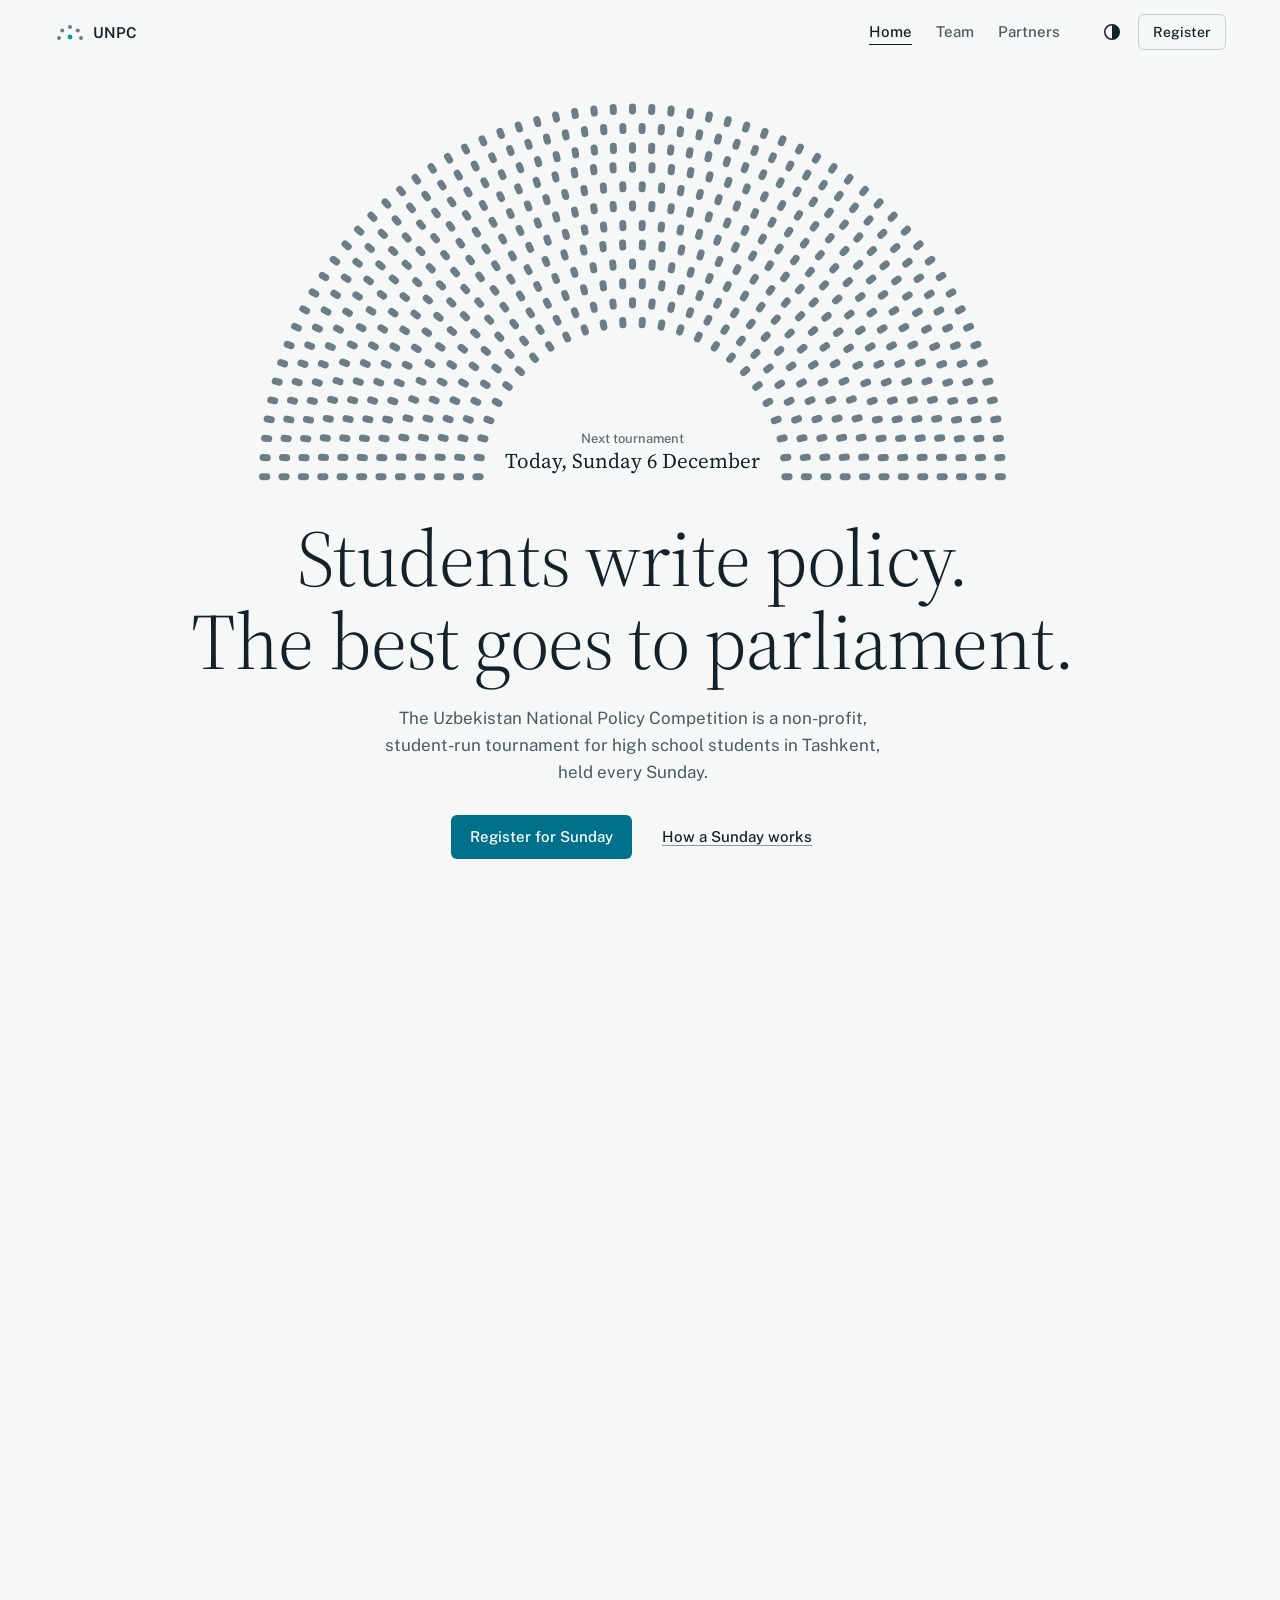
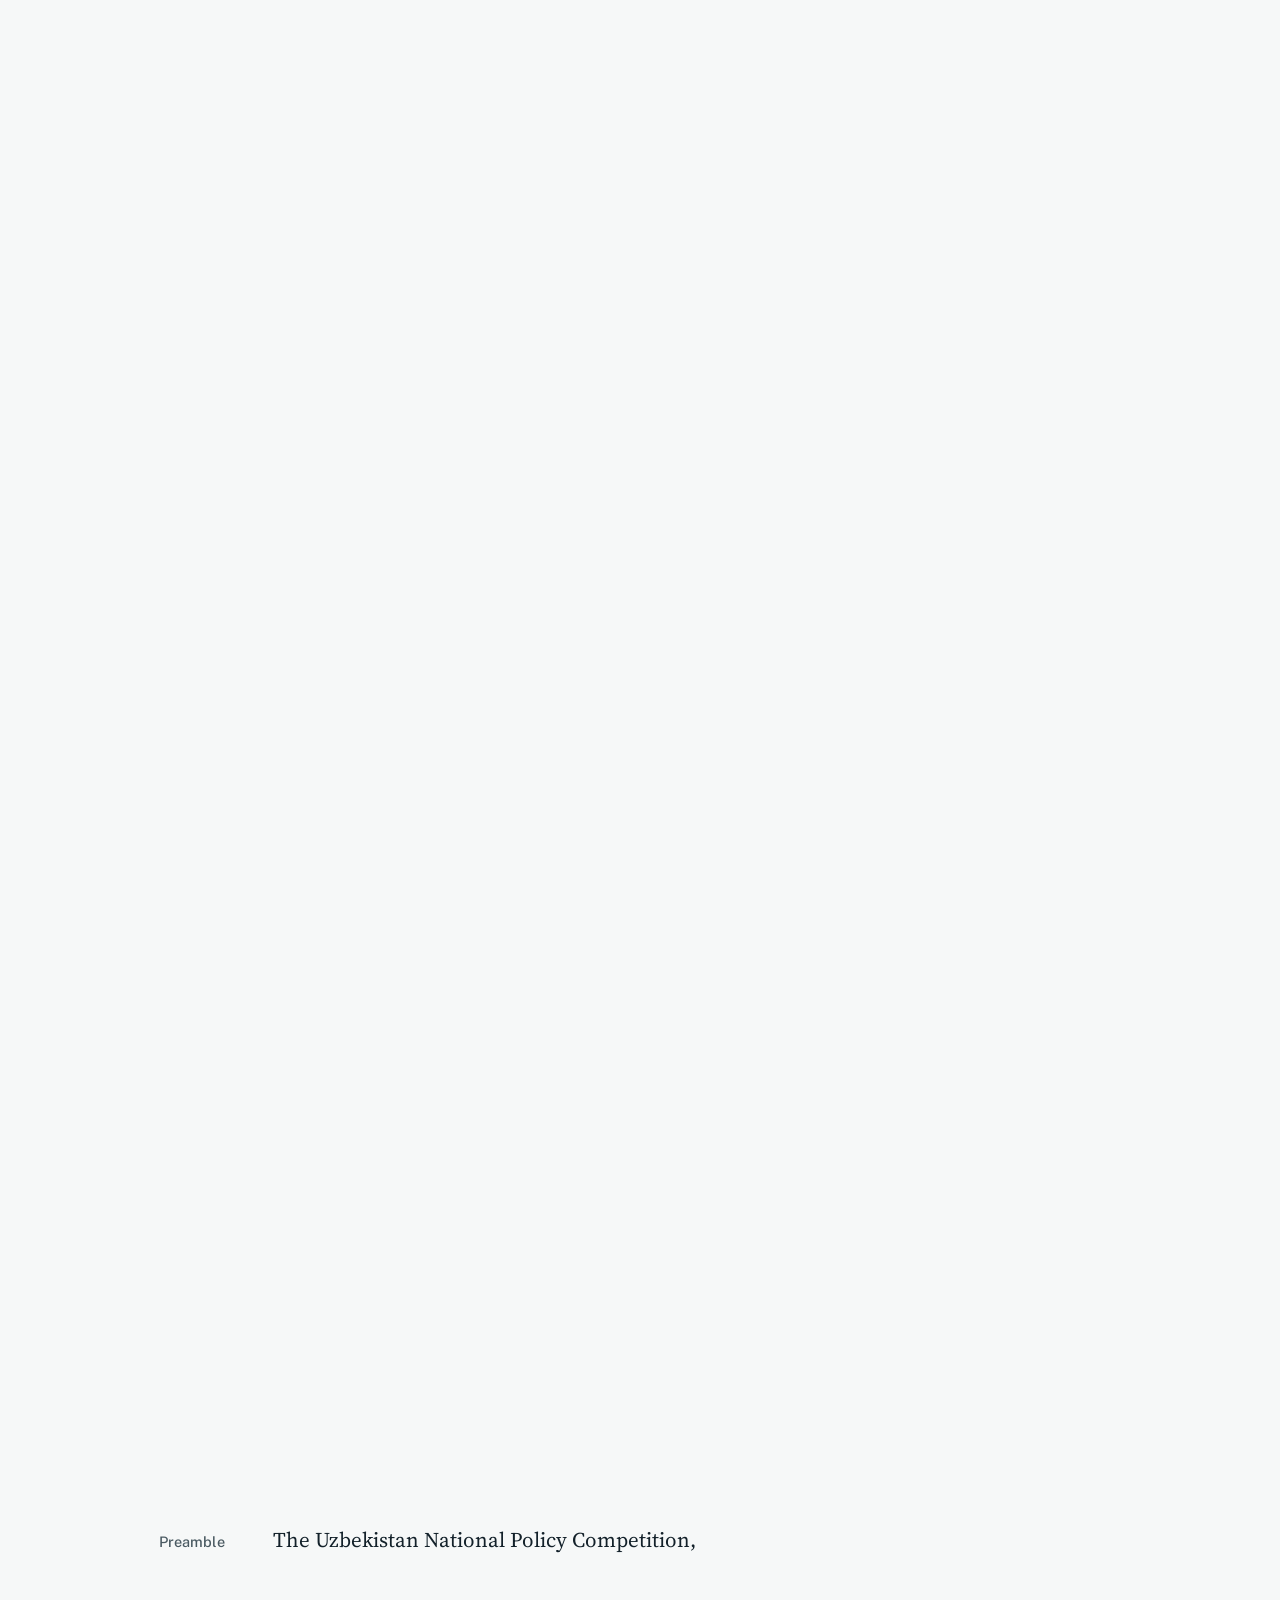
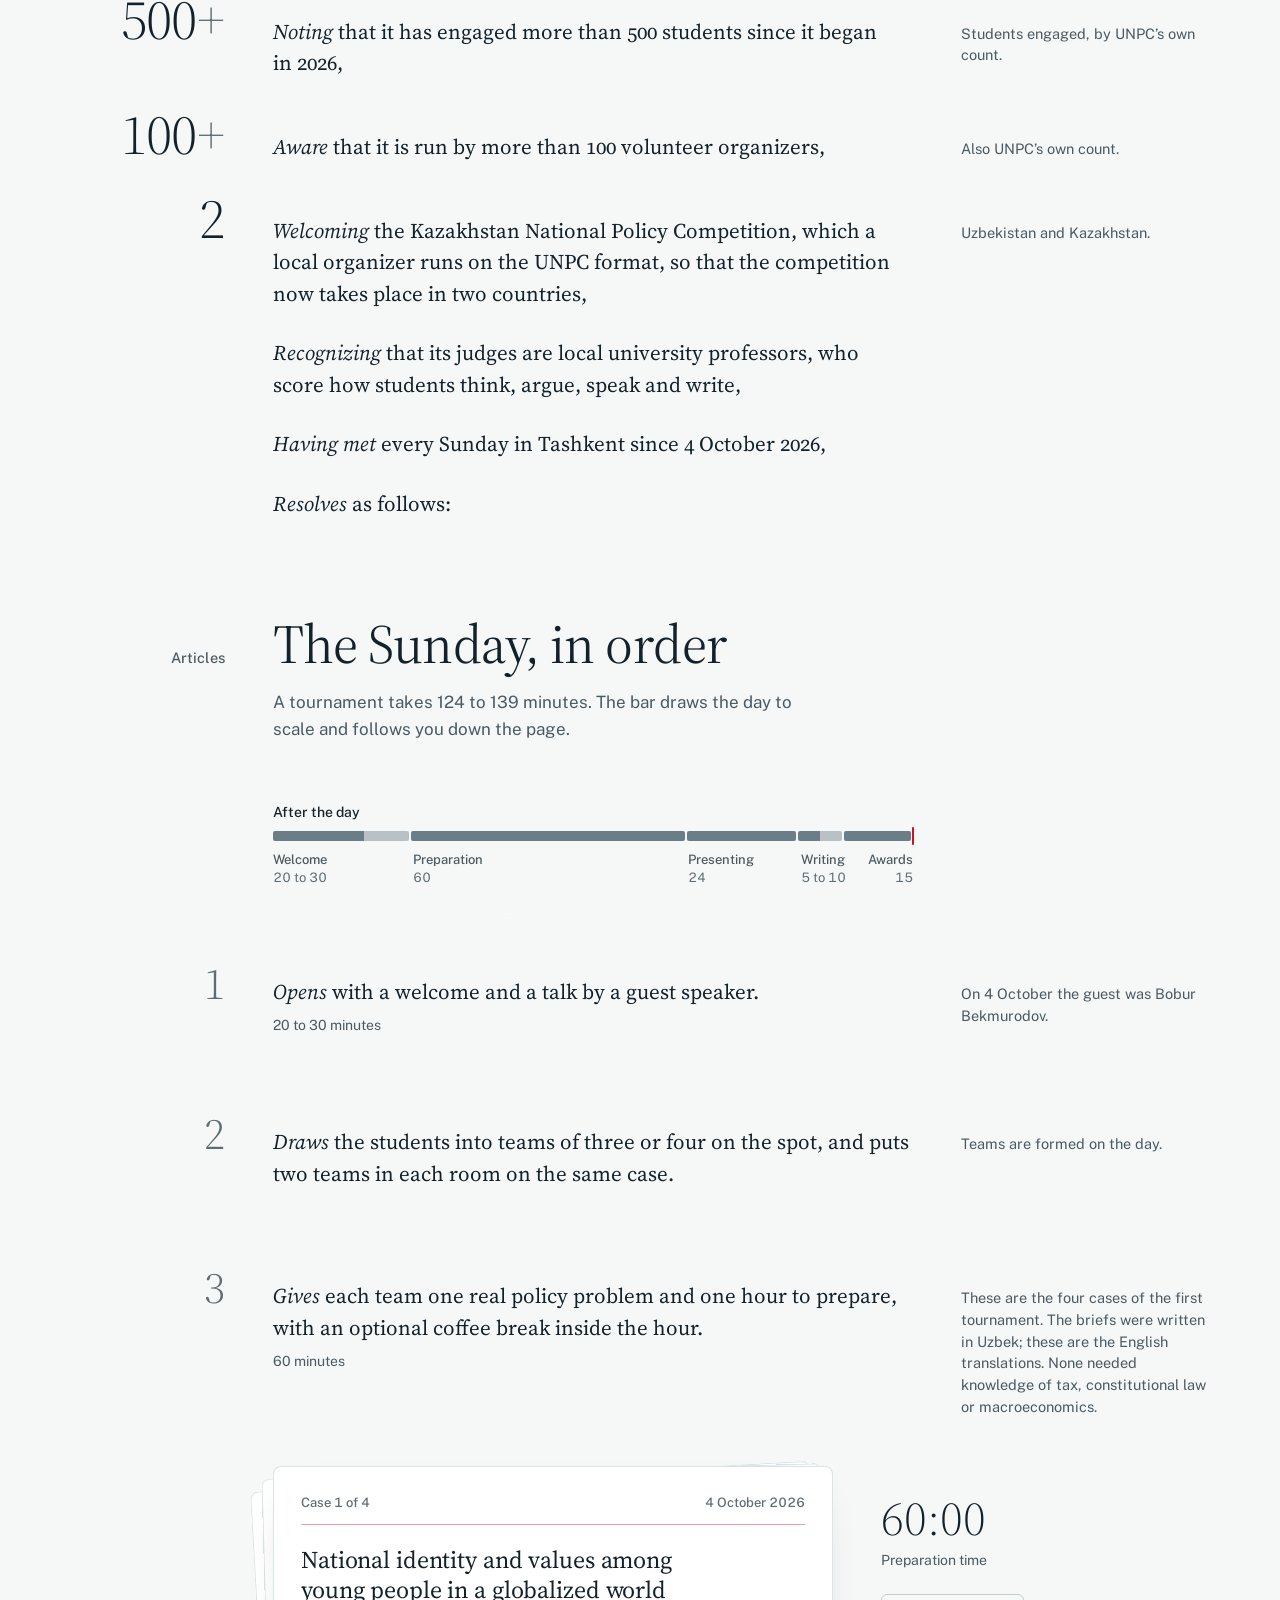
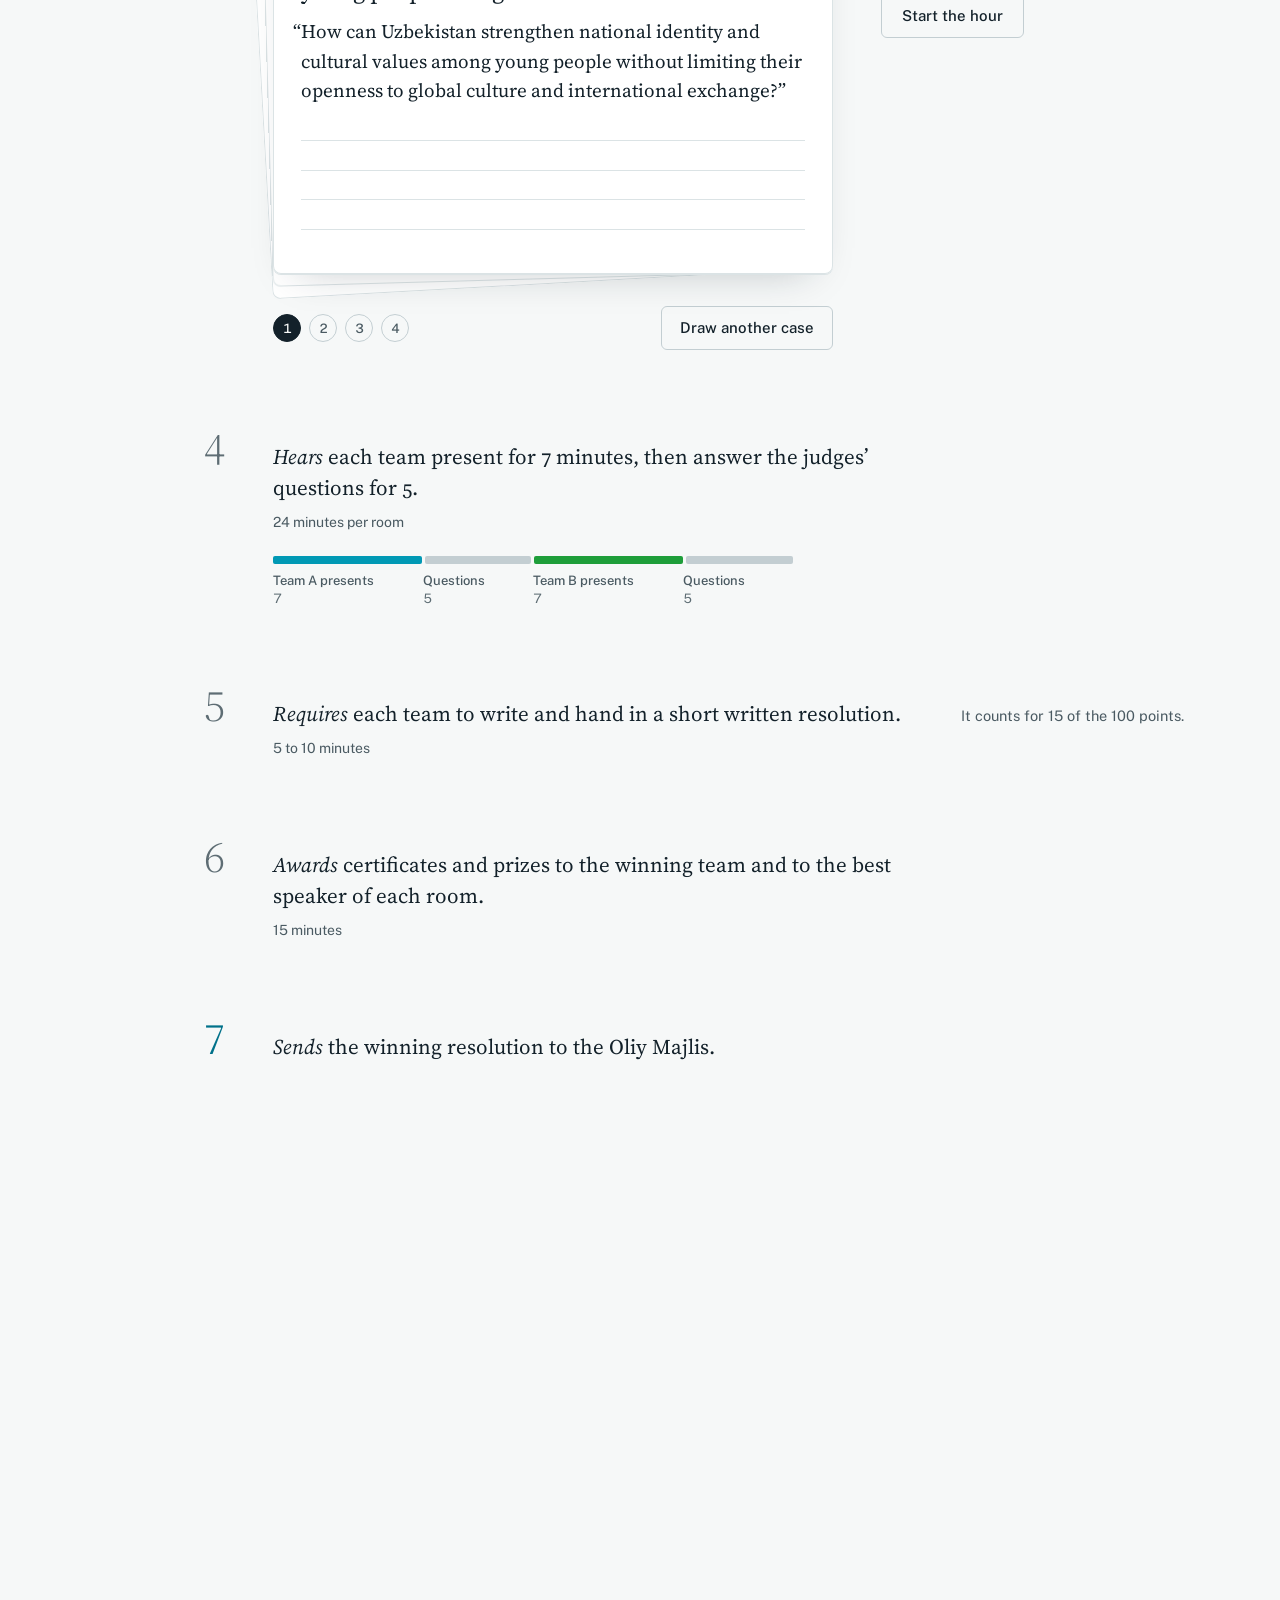
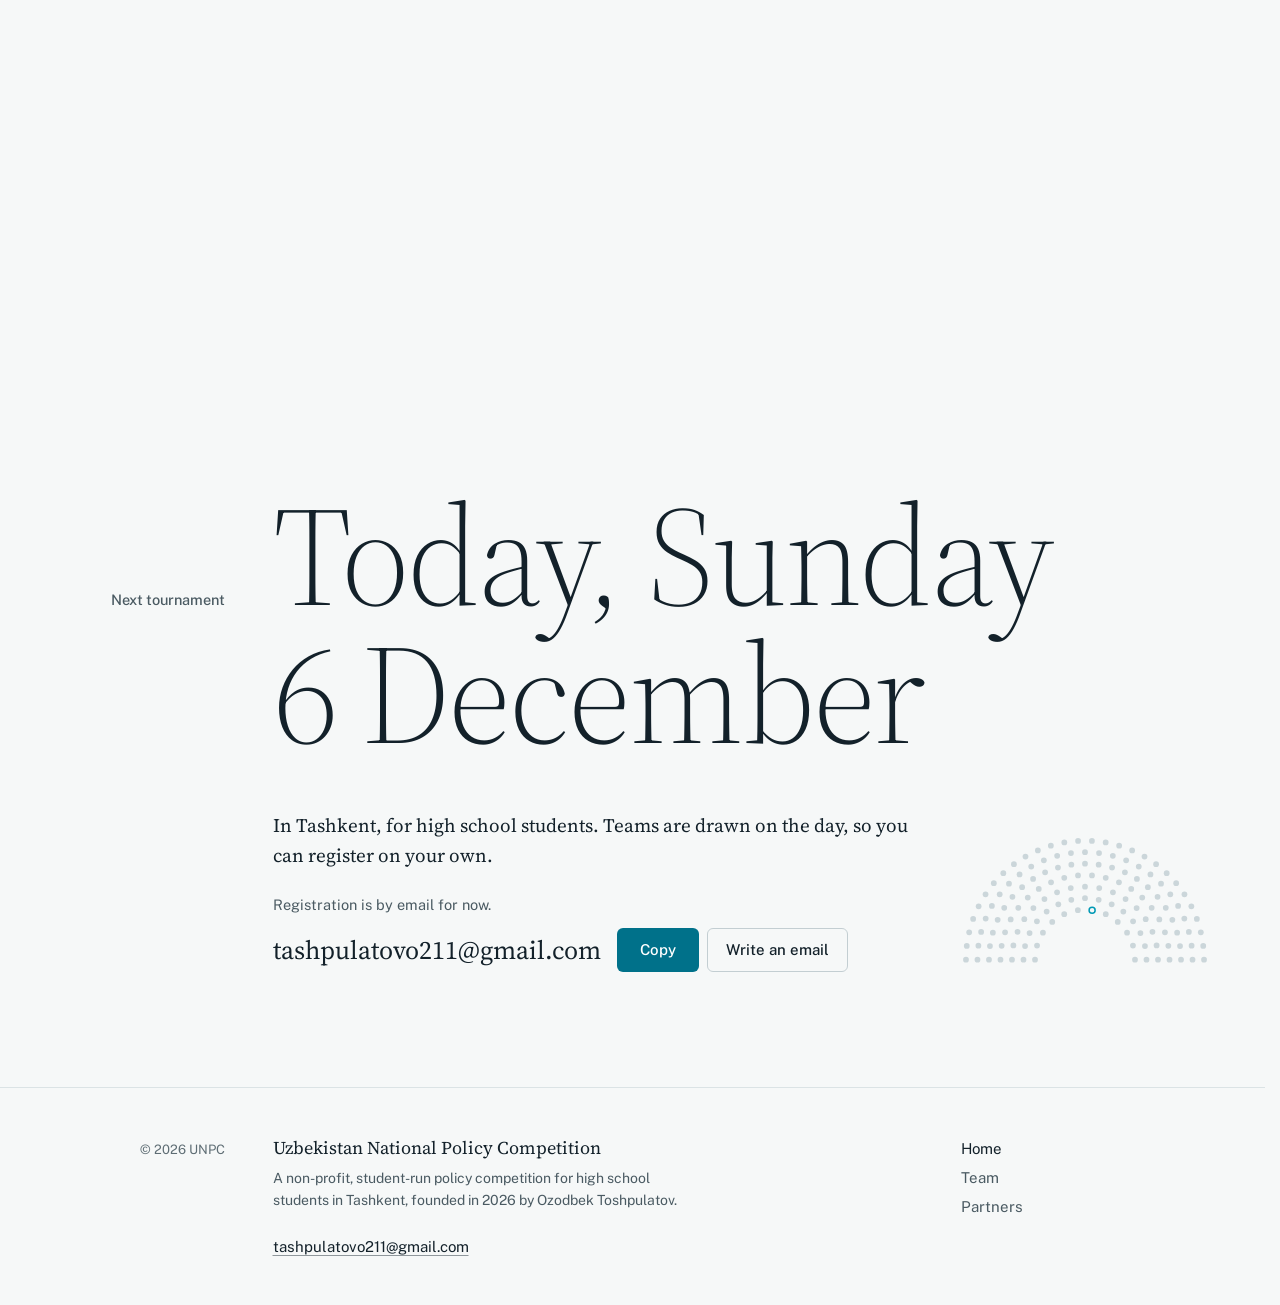
==== commit 39ea8178: "Polish the UNPC chamber story and pages after two jury reviews Story: - Seats turn to ink as the she" ====
--- a/unpc/index.html
+++ b/unpc/index.html
@@ -75,7 +75,7 @@
       </p>
       <div class="hero-text" data-hero-text>
         <h1 class="hero-title"><span class="hl">Students write policy.</span> <span class="hl">The best goes to parliament.</span></h1>
-        <p class="hero-lede">The Uzbekistan National Policy Competition is a non-profit, <span class="nowrap">student-run</span> tournament for high school students in Tashkent, held every Sunday. The winning resolution is sent to the Oliy Majlis.</p>
+        <p class="hero-lede">The Uzbekistan National Policy Competition is a non-profit, <span class="nowrap">student-run</span> tournament for high school students in Tashkent, held every Sunday.</p>
         <p class="hero-actions">
           <a class="btn" href="#next">Register for Sunday</a>
           <a class="hero-link" href="#how" data-goto="1.25">How a Sunday works</a>
@@ -94,7 +94,7 @@
       <li class="step" data-step="2">
         <h2 class="step-h"><button type="button" class="step-btn" data-goto="2.35"><span class="step-n"><span class="step-cap" aria-hidden="true"></span>2<span class="step-of"> of 5</span></span> <span class="step-title">Two teams to a room</span></button></h2>
         <div class="step-body">
-          <p>Students are drawn into teams of 3 or 4 on the spot. Both teams in a room get the same real policy problem and one hour to prepare. Each team presents for 7&nbsp;minutes, then answers the judges’ questions for&nbsp;5.</p>
+          <p>Students are drawn into teams of three or four on the spot. Both teams in a room get the same real policy problem and one hour to prepare. Each team presents for 7&nbsp;minutes, then answers the judges’ questions for&nbsp;5.</p>
         </div>
         <div class="step-fig plate" aria-hidden="true"><canvas data-fig="2"></canvas></div>
       </li>
@@ -210,7 +210,7 @@
           <p class="t-clause"><span class="sr-only">Article 1. </span><i>Opens</i> with a welcome and a talk by a guest speaker.</p>
           <p class="art-dur">20 to 30 minutes</p>
         </div>
-        <p class="n">On 4&nbsp;October the guest was Bobur Bekmurodov, a member of the Legislative Chamber of the Oliy Majlis.</p>
+        <p class="n">On 4&nbsp;October the guest was Bobur Bekmurodov.</p>
       </li>
       <li class="row art" data-from="28" data-to="30">
         <p class="m art-num" aria-hidden="true">2</p>
@@ -706,10 +706,7 @@
       <div class="b">
         <p class="footer-name">Uzbekistan National Policy Competition</p>
         <p class="footer-text">A non-profit, student-run policy competition for high school students in Tashkent, founded in 2026 by Ozodbek&nbsp;Toshpulatov.</p>
-        <div class="contact">
-          <span class="email" data-email>tashpulatovo211@gmail.com</span>
-          <button class="btn btn-quiet btn-sm" type="button" data-copy="tashpulatovo211@gmail.com" data-copy-email>Copy</button>
-        </div>
+        <p class="footer-mail"><a href="mailto:tashpulatovo211@gmail.com" data-mailto="" data-email>tashpulatovo211@gmail.com</a></p>
       </div>
       <nav class="n" aria-label="Footer">
         <ul class="footer-links">
--- a/unpc/assets/style.css
+++ b/unpc/assets/style.css
@@ -537,8 +537,8 @@
 .footer-copy { font: 400 13px/1.45 var(--sans); color: var(--ink-3); padding-top: .2em; }
 .footer-name { font: 400 18px/1.35 var(--serif); font-optical-sizing: auto; }
 .footer-text { margin-top: var(--s2); font: 400 14px/1.55 var(--sans); color: var(--ink-2); max-width: 46ch; }
-.footer .contact { margin-top: var(--s5); gap: var(--s2) var(--s3); }
-.footer .contact .email { font: 400 15px/1.4 var(--sans); }
+/* The footer gives the address as a plain mail link: the Next block just above it has the Copy button. */
+.footer-mail { margin-top: var(--s5); font: 400 15px/1.4 var(--sans); overflow-wrap: anywhere; font-variant-numeric: lining-nums; }
 .footer-links { display: grid; gap: var(--s2); font: 400 15px/1.4 var(--sans); }
 .footer-links a { color: var(--ink-2); text-decoration: none; }
 .footer-links a:hover { color: var(--azure); text-decoration: underline; }
@@ -551,7 +551,8 @@
 @media (pointer: coarse) {
   .icon-btn { width: 44px; height: 44px; }
   .btn-sm, .nav-tools .btn { min-height: 44px; }
-  .footer-links a, .more-link a, .btn-link, .partner-link a { display: inline-block; padding-block: 12px; margin-block: -12px; }
+  .brand { padding-block: 14px; margin-block: -8px; }
+  .footer-links a, .footer-mail a, .more-link a, .btn-link, .partner-link a { display: inline-block; padding-block: 12px; margin-block: -12px; }
   .footer-links { gap: 8px 24px; }
 }
 @media (max-width: 760px) {
@@ -768,6 +769,16 @@
 .story { position: relative; }
 /* The story ends on its own figure, so the first section after it needs less air. */
 .story + .section { padding-top: var(--s8); }
+/* The wide pinned story ends with the chamber gliding back to the centre line (story.js, the unpin): the Preamble's
+   first row comes up 24px under the story's end, so it scrolls in under the centred chamber while the whole chamber is
+   still on screen. */
+@media (min-width: 901px) and (min-height: 560px) {
+  html.motion .story:not(.is-static) + .section { padding-top: var(--s5); }
+}
+/* The narrow pinned story ends on its bottom panel, whose empty lower part already makes the break before the Preamble. */
+@media (max-width: 900px) {
+  html.motion .story:not(.is-static) + .section { padding-top: var(--s5); }
+}
 .story-gl, .story-dots { display: none; }
 .story-pin {
   position: relative;
@@ -927,6 +938,13 @@
 .legend .k4 { background: var(--rub-4); }
 .legend .k5 { background: var(--rub-5); }
 .legend b { margin-left: auto; padding-left: 12px; font: 400 16px/1.3 var(--serif); font-variant-numeric: lining-nums tabular-nums; color: var(--ink); }
+/* Hovering a row during the score chamber's hold lights its sector (story.js) and the row with it: the other five rows
+   dim in the same 200ms as the other sectors. */
+.legend li > span, .legend b { transition: color .2s var(--ease-out); }
+.legend i { transition: background-color .2s var(--ease-out); }
+.legend.is-hi li.is-hi > span { color: var(--ink); }
+.legend.is-hi li:not(.is-hi) > span, .legend.is-hi li:not(.is-hi) b { color: var(--ink-3); }
+.legend.is-hi li:not(.is-hi) i { background: var(--seat-faint); }
 
 @media (max-width: 760px) {
   .step { grid-template-columns: minmax(0, 1fr); grid-template-rows: auto; }
@@ -1067,6 +1085,7 @@
       color: var(--ink-2);
       text-wrap: balance;
       transition: color .24s var(--ease-io);
+      opacity: var(--title-o, 1); /* story.js: the titles wait for the chamber's wing on entry (5.3) */
     }
     html.motion .story:not(.is-static) .step.is-active .step-title { font: var(--t-step); font-size: clamp(24px, 2.1vw, 30px); white-space: nowrap; letter-spacing: -0.004em; color: var(--ink); }
     html.motion .story:not(.is-static) .step-btn:hover .step-title { color: var(--ink); }
@@ -1087,7 +1106,7 @@
     html.motion .story:not(.is-static) .stepper {
       left: 0;
       right: 0;
-      top: var(--step-top, 64%); /* story.js raises it when the tallest step needs more room */
+      top: var(--step-top, 64%); /* story.js raises it when the tallest step needs more room, and lowers it on tall stages (5.1) */
       bottom: 0;
       display: grid;
       align-content: start;
@@ -1167,6 +1186,11 @@
 
 /* ---------- 6.0 Preamble ---------- */
 
+/* "Resolves as follows:" leads straight into the Articles: the space between the two is var(--s7) on each side,
+   not a full section break on each side. */
+.preamble { padding-bottom: var(--s7); }
+.preamble + .section { padding-top: var(--s7); }
+
 .preamble .t-clause i,
 .format .t-clause i { font-style: italic; }
 .pre-open .t-clause { color: var(--ink); }
@@ -1204,6 +1228,7 @@
   white-space: nowrap;
 }
 .daybar-name { font: 500 14px/1.3 var(--sans); color: var(--ink); overflow: hidden; text-overflow: ellipsis; }
+.daybar-name .dn-short { display: none; }
 .daybar-dur { font: 400 14px/1.3 var(--sans); color: var(--ink-2); font-variant-numeric: lining-nums tabular-nums; }
 
 /* Segments are flex-grown by minutes with no gap, so the playhead maps exactly; each fill stops 2px short. */
@@ -1265,6 +1290,11 @@
 .daybar-band .row > .b { container-type: inline-size; }
 @container (max-width: 599px) {
   .daybar-labels { display: none; }
+}
+/* Under 340px the two long part names would be cut beside their durations: the readout takes the track's labels. */
+@container (max-width: 339px) {
+  .daybar-name .dn-long { display: none; }
+  .daybar-name .dn-short { display: inline; }
 }
 @media (max-width: 1140px) {
   .daybar-band { padding-bottom: var(--s4); }
@@ -1366,8 +1396,15 @@
 html.js .case-card[data-pos="1"] { transform: translate(-6px, 5px) rotate(-1.6deg); }
 html.js .case-card[data-pos="2"],
 html.js .case-card[data-pos="3"] { transform: translate(-12px, 10px) rotate(-3.2deg); }
-/* Phones and small tablets: room on the left for the under-card edges, which rest 12px out. */
-@media (max-width: 559.98px) { .deck-stack { padding-left: 12px; } }
+/* One-column pages (760px and below), where the deck has no margin column beside it: smaller edge offsets and tilts,
+   and the stack padded by as much on both sides, so the under-card edges stop at the gutter and the top card sits
+   centred in the column. home.js draws with the same transforms (POS_NARROW). */
+@media (max-width: 760px) {
+  .deck-stack { padding-inline: 14px; }
+  html.js .case-card[data-pos="1"] { transform: translate(-4px, 4px) rotate(-0.7deg); }
+  html.js .case-card[data-pos="2"],
+  html.js .case-card[data-pos="3"] { transform: translate(-8px, 8px) rotate(-1.4deg); }
+}
 .deck.is-drawing .case-card { will-change: transform; }
 /* The index-card line: a red rule at 40% under the head. */
 .case-head {
@@ -1646,8 +1683,17 @@
   .st-cell .cell-team { display: flex; margin-bottom: 8px; } /* room for the ring's raised top under the label */
   .verdict { flex-basis: 100%; min-height: 4.65em; font-size: 18px; }
 }
-/* Compact: each team's mark gets the full width, Team B under Team A. */
-@container (max-width: 620px) { .crit { grid-template-columns: minmax(0, 1fr); } .crit .cell-b { margin-top: var(--s3); } }
+/* Compact: Team A and Team B stay side by side under the criterion, so one row compares the two at a glance and the
+   sheet is about half as tall as with B stacked under A. Each cell puts its label and value on one line over the slider. */
+@container (max-width: 620px) {
+  .crit, .sheet-total { column-gap: var(--s4); }
+  .crit .cell { display: grid; grid-template-columns: minmax(0, 1fr) auto; align-items: baseline; column-gap: var(--s2); }
+  .crit .cell-team { grid-column: 1; grid-row: 1; margin-bottom: 0; }
+  .crit .cell-val { grid-column: 2; grid-row: 1; padding-left: 0; padding-right: 8px; }
+  .crit .scale { grid-column: 1 / -1; grid-row: 2; }
+}
+/* A very narrow sheet (a 320px phone): each team's mark gets the full width, Team B under Team A. */
+@container (max-width: 300px) { .crit { grid-template-columns: minmax(0, 1fr); } .crit .cell-b { margin-top: var(--s3); } }
 /* Touch: a 44px tall slider with a 24px thumb; the ticks, line and fill follow the thumb's 12px inset. */
 @media (pointer: coarse) {
   .scale { height: 44px; }
@@ -1836,7 +1882,9 @@
    tp- (shared page hero), role-, fd- (founder), sign- (signature lines), pt- and partner- (Partners),
    help-, mini- (what helps most), gets (what partners get). */
 
-/* ---------- Shared page hero: text 5/12, figure 7/12; stacked with the figure first below 1021px ---------- */
+/* ---------- Shared page hero: the text on the document's body line (.b), the figure to its right; stacked with the
+   figure first below 1200px. The text starts where every section below starts its text (353px at 1440), past an empty
+   margin column, so the page has one left edge; 440px holds "Run by students" on one line and the two-column role list. */
 
 .tp-hero {
   padding-top: calc(var(--nav-h) + var(--safe-t) + clamp(40px, 6.4vw, 104px));
@@ -1848,12 +1896,12 @@
   padding-left: var(--pad-l);
   padding-right: var(--pad-r);
   display: grid;
-  grid-template-columns: repeat(12, minmax(0, 1fr));
+  grid-template-columns: var(--col-m) minmax(0, 440px) minmax(0, 1fr);
   column-gap: var(--col-gap);
   align-items: end;
 }
-.tp-hero-text { grid-column: 1 / span 5; grid-row: 1; min-width: 0; }
-.tp-fig { grid-column: 6 / -1; grid-row: 1; min-width: 0; margin: 0; }
+.tp-hero-text { grid-column: 2; grid-row: 1; min-width: 0; }
+.tp-fig { grid-column: 3; grid-row: 1; min-width: 0; margin: 0; }
 
 .tp-h1 {
   font: 360 clamp(34px, 1.36rem + 3.57vw, 68px)/1.04 var(--serif);
@@ -1881,7 +1929,9 @@
   .tp-lede { margin-top: var(--s4); }
 }
 
-/* A 10px seat mark: filled for a signed role, a dashed ring for an open one (masked, so it follows the theme). */
+/* A 10px seat mark: filled for a signed role, a solid ring for an open one (masked, so it follows the theme). At this
+   size a dashed ring breaks into crumbs that read like a loading spinner; the dashes stay on the 21px (and larger) open
+   seats of the team chamber figure. */
 .role-mark, .sign-mark {
   flex: none;
   display: block;
@@ -1892,8 +1942,8 @@
 .is-signed > .role-btn .role-mark, .role.is-signed .role-mark { background: var(--fill-azure); }
 .role.is-open .role-mark, .sign-mark {
   background: var(--seat);
-  -webkit-mask: url("data:image/svg+xml,%3Csvg xmlns='http://www.w3.org/2000/svg' viewBox='0 0 10 10'%3E%3Ccircle cx='5' cy='5' r='4.25' fill='none' stroke='%23000' stroke-width='1.5' stroke-dasharray='2 1.338'/%3E%3C/svg%3E") center / 100% 100% no-repeat;
-  mask: url("data:image/svg+xml,%3Csvg xmlns='http://www.w3.org/2000/svg' viewBox='0 0 10 10'%3E%3Ccircle cx='5' cy='5' r='4.25' fill='none' stroke='%23000' stroke-width='1.5' stroke-dasharray='2 1.338'/%3E%3C/svg%3E") center / 100% 100% no-repeat;
+  -webkit-mask: url("data:image/svg+xml,%3Csvg xmlns='http://www.w3.org/2000/svg' viewBox='0 0 10 10'%3E%3Ccircle cx='5' cy='5' r='4.4' fill='none' stroke='%23000' stroke-width='1.2'/%3E%3C/svg%3E") center / 100% 100% no-repeat;
+  mask: url("data:image/svg+xml,%3Csvg xmlns='http://www.w3.org/2000/svg' viewBox='0 0 10 10'%3E%3Ccircle cx='5' cy='5' r='4.4' fill='none' stroke='%23000' stroke-width='1.2'/%3E%3C/svg%3E") center / 100% 100% no-repeat;
 }
 
 /* ---------- 9.1 Team hero: the team chamber and the role list ---------- */
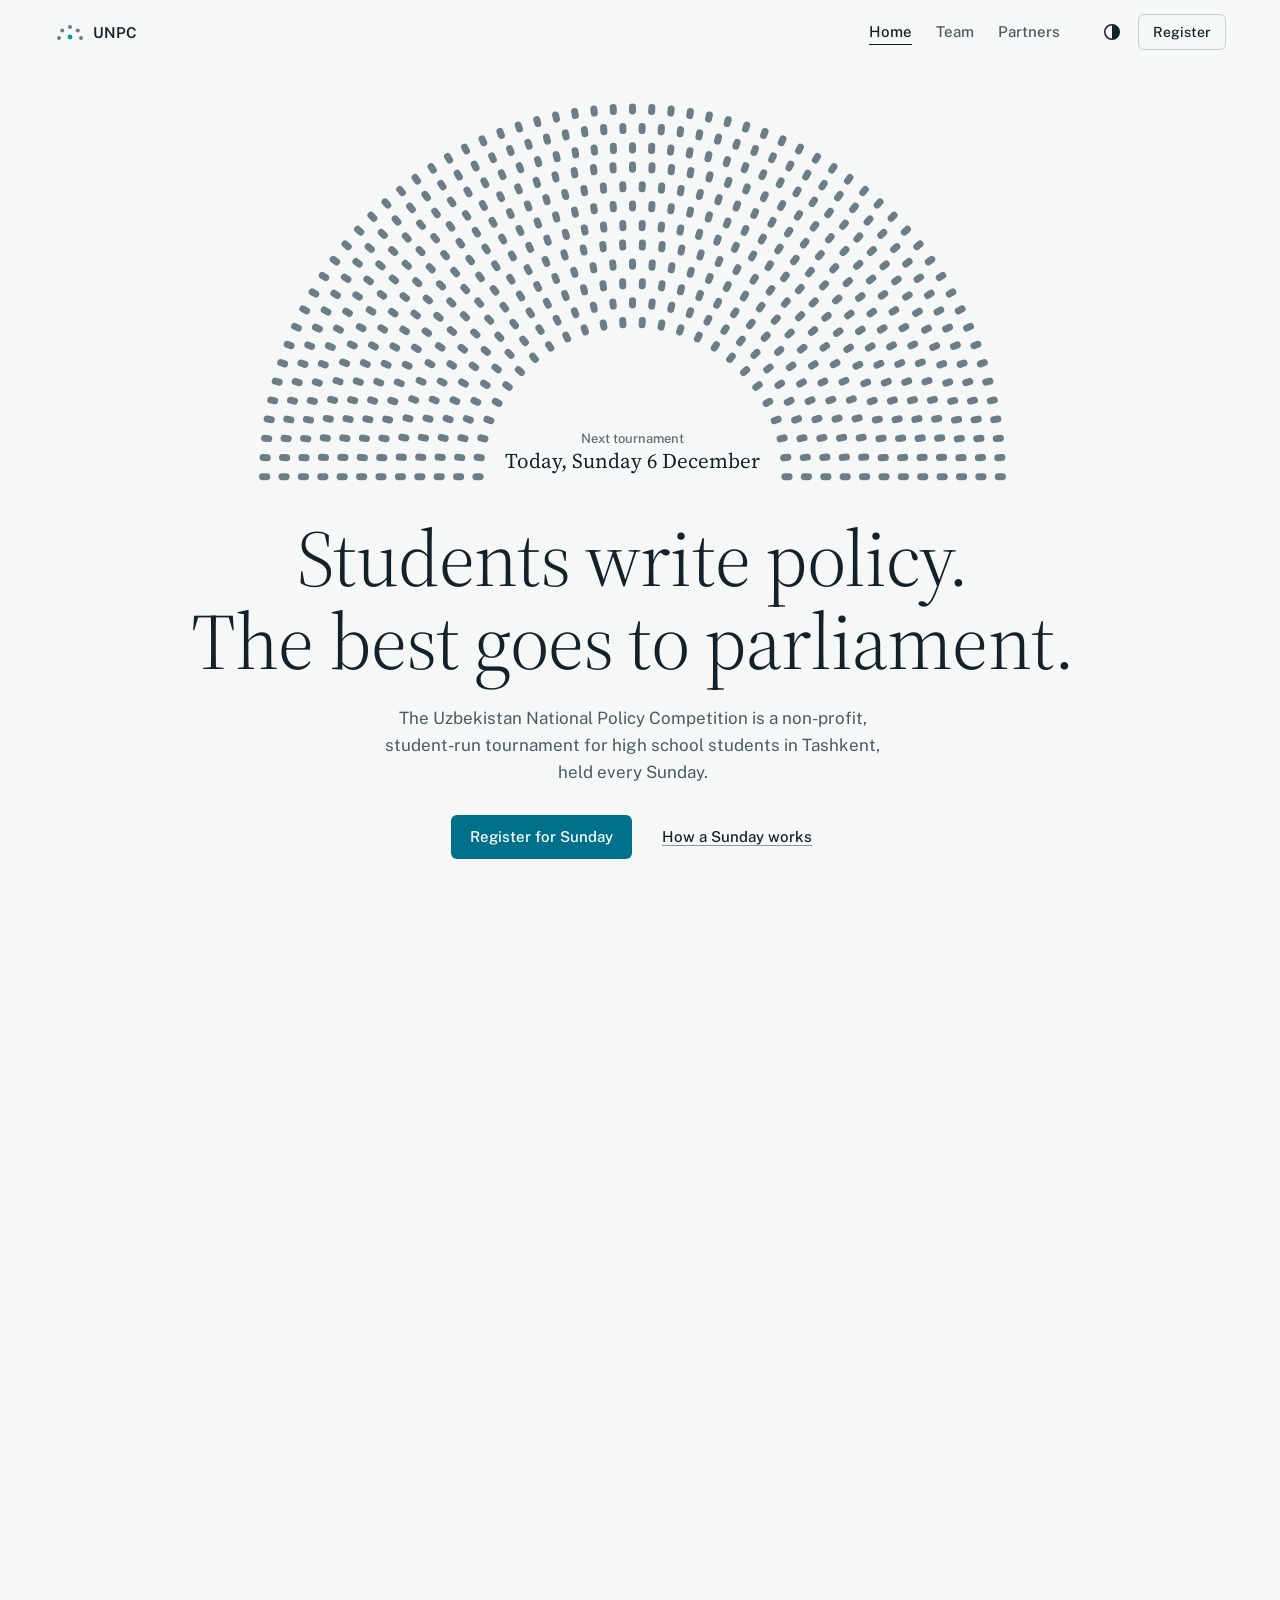
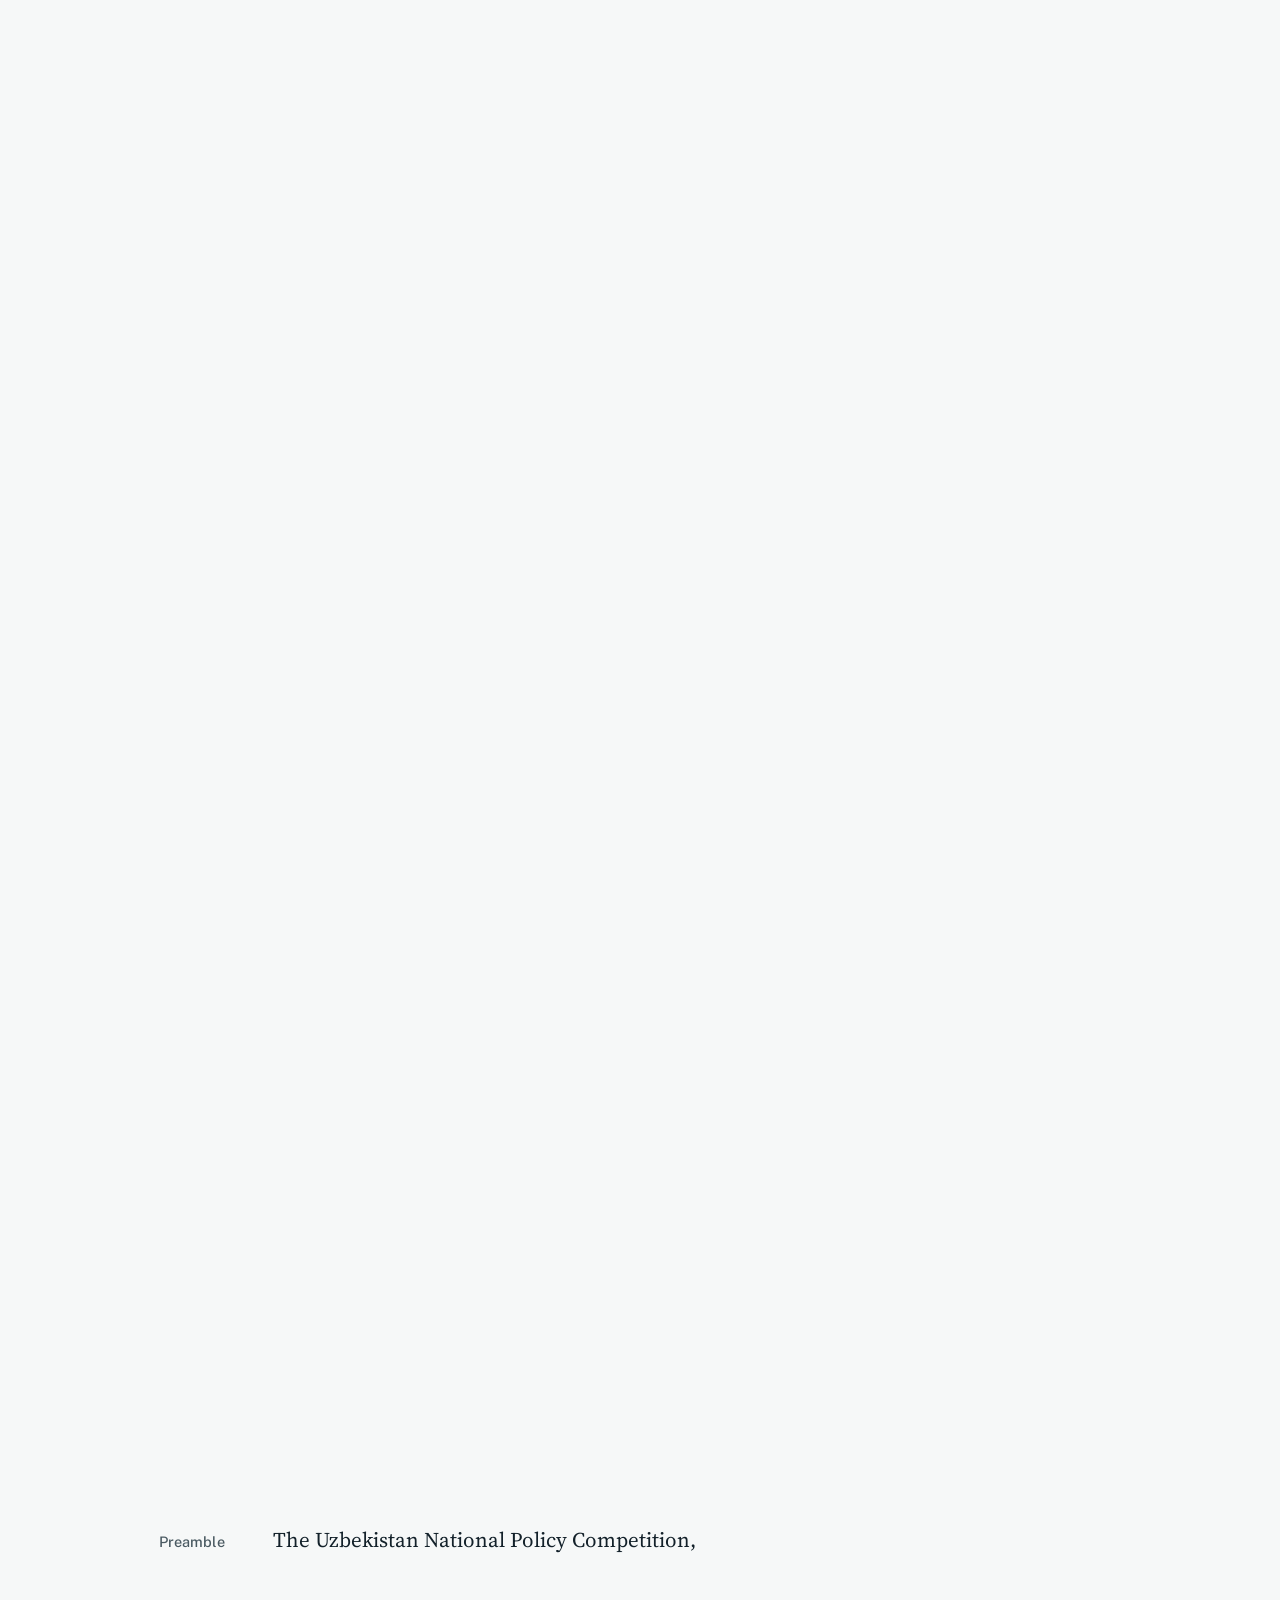
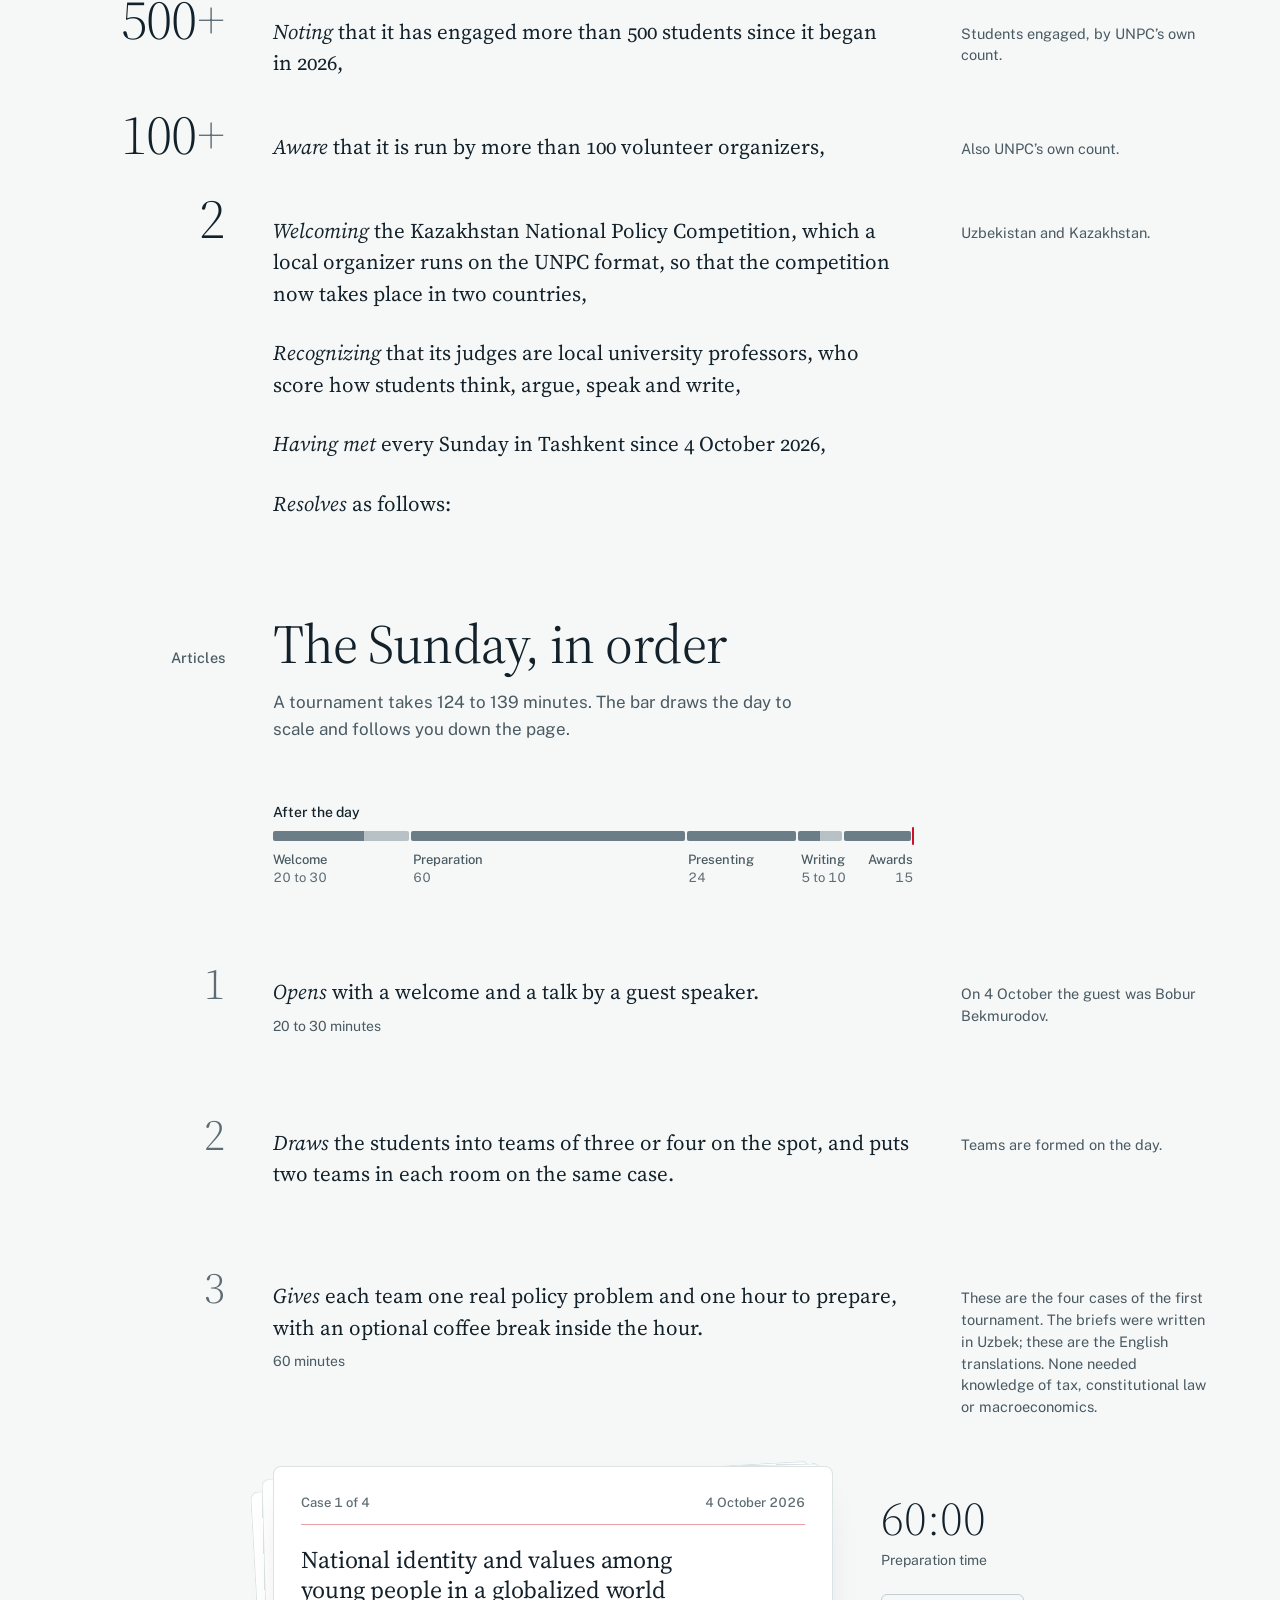
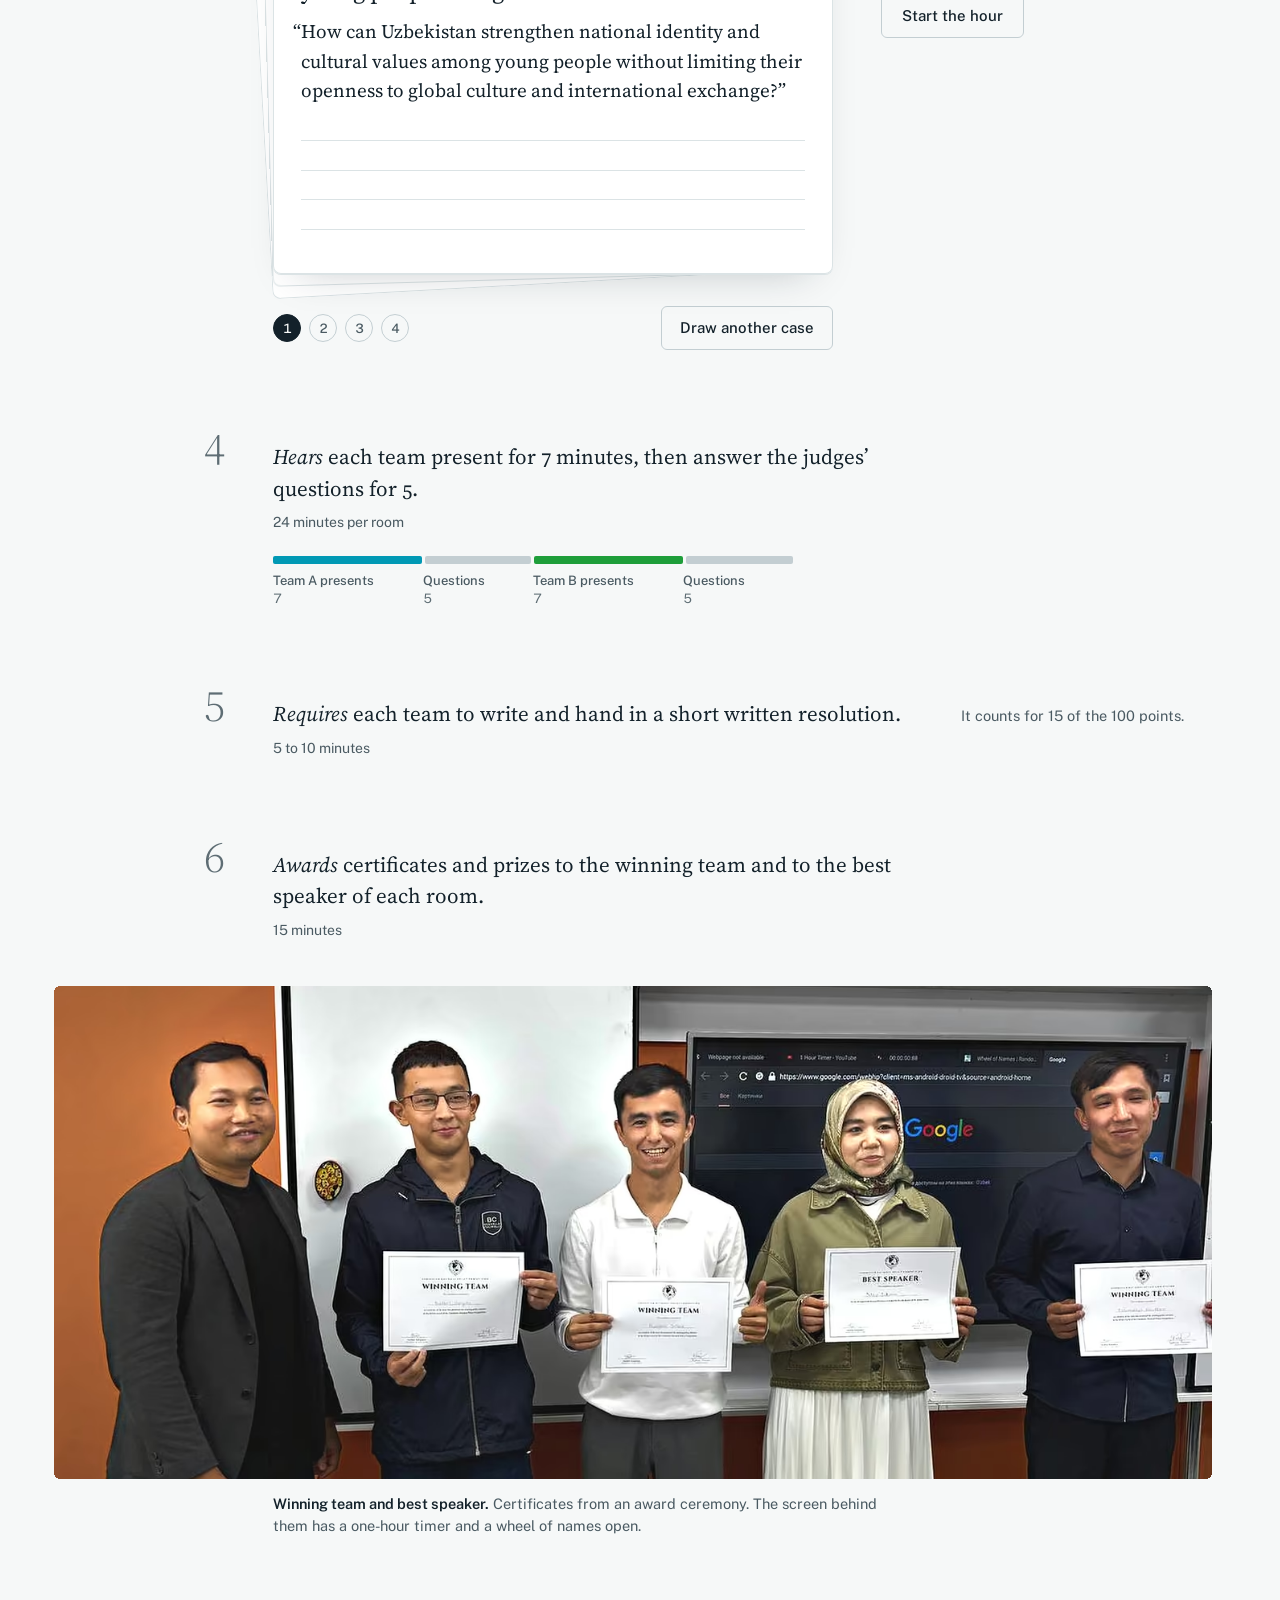
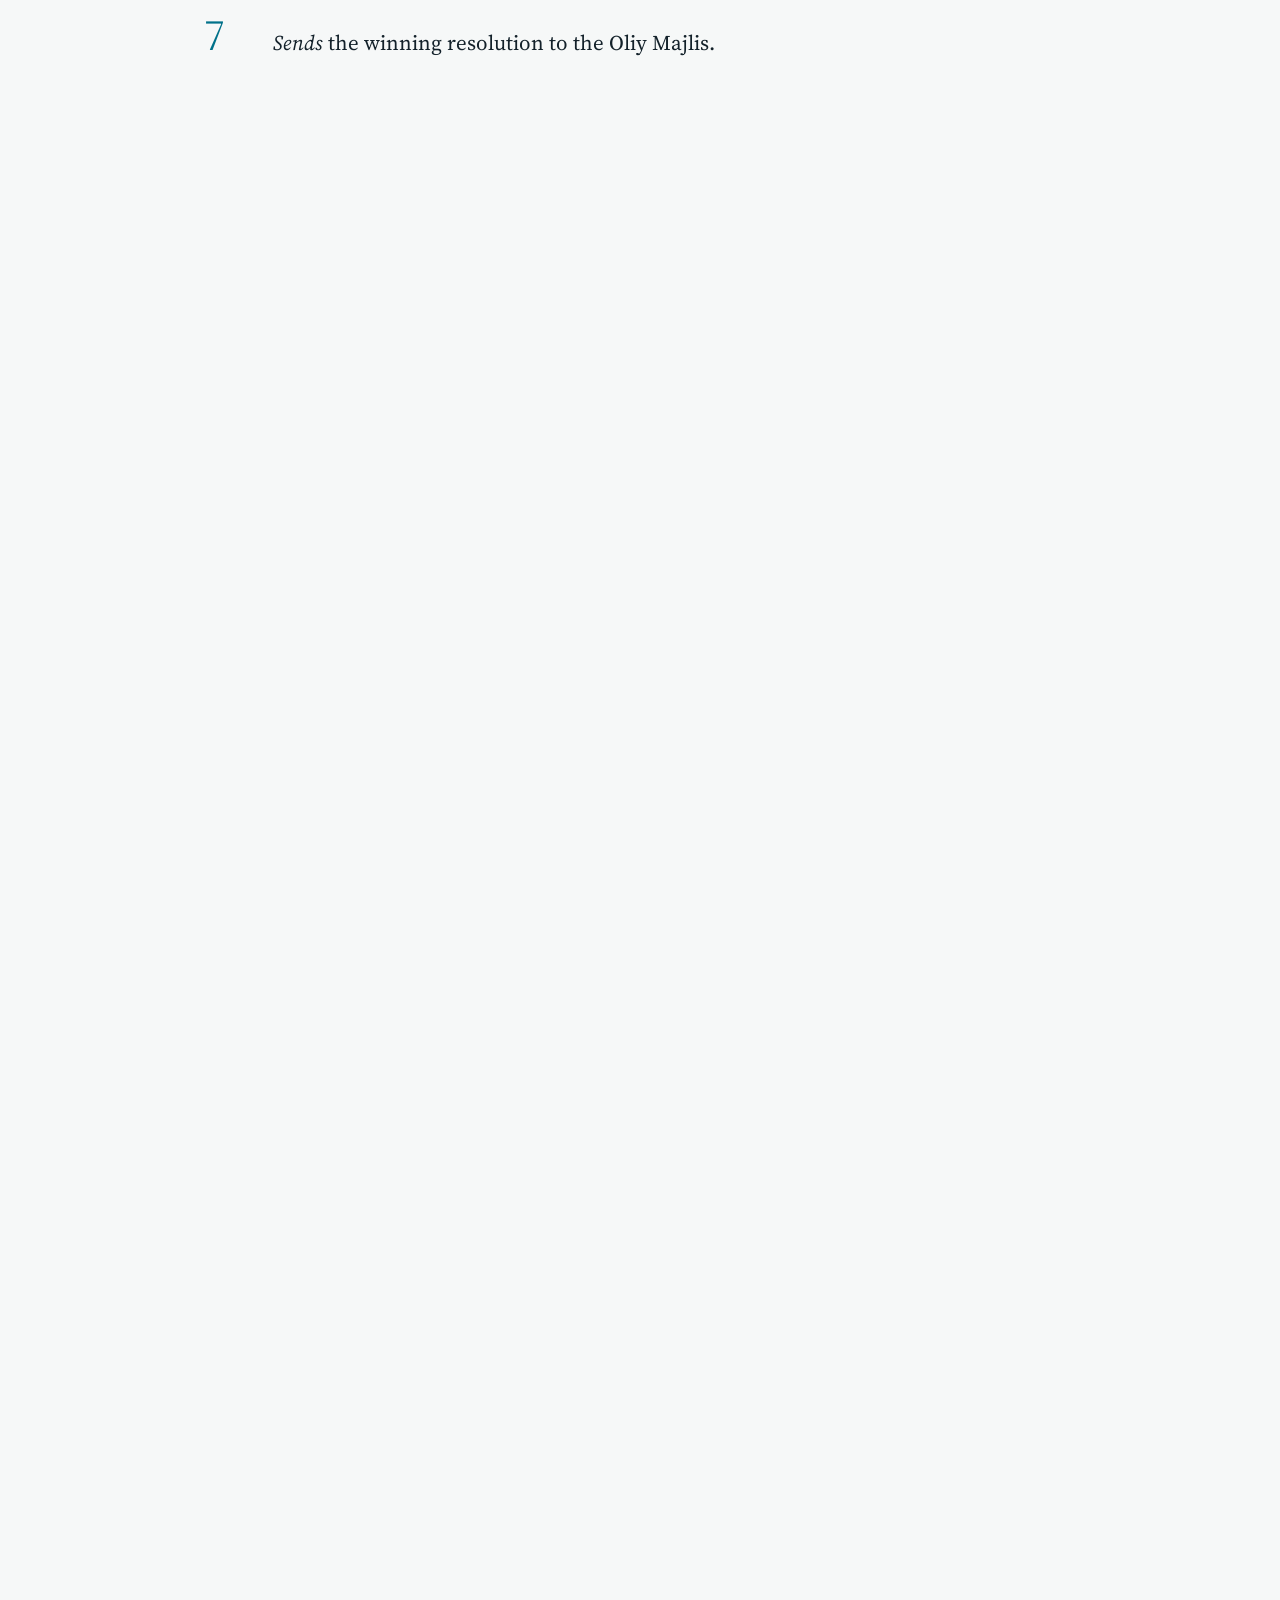
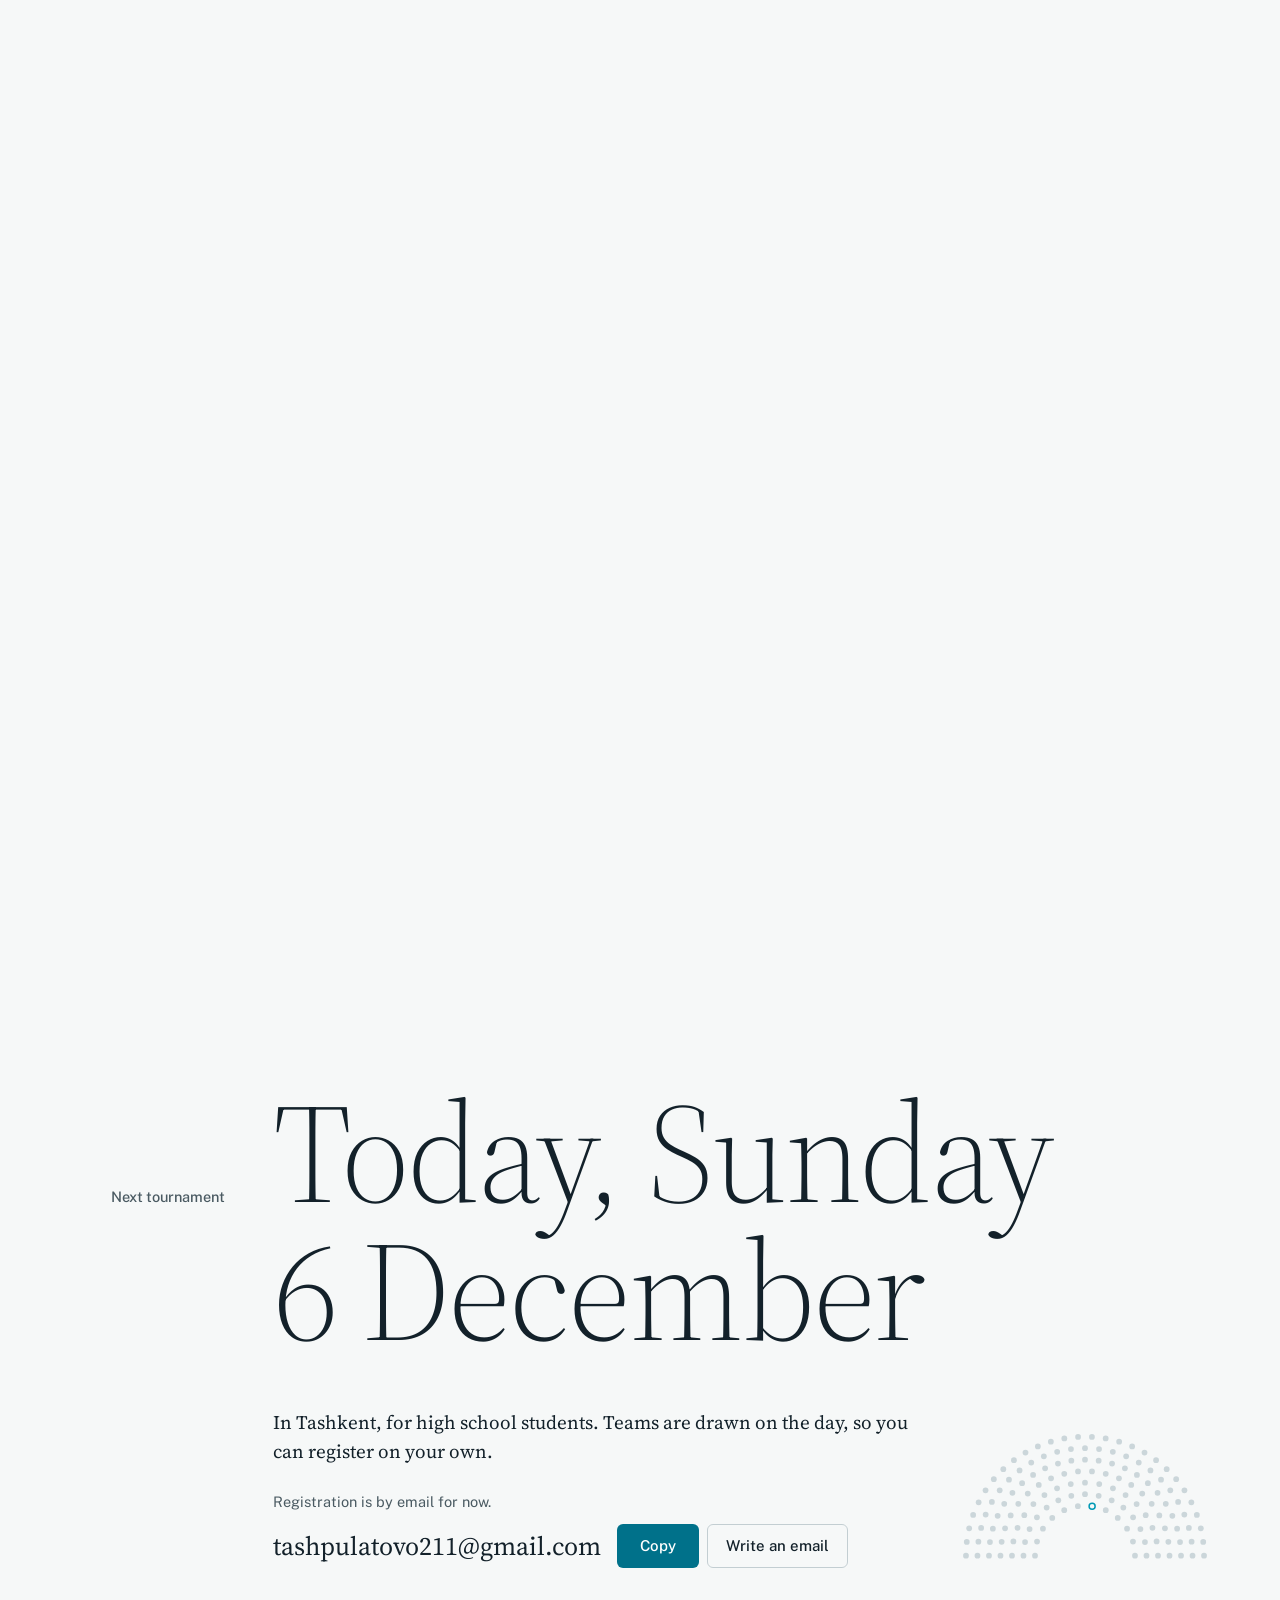
==== commit 930ca442: "Add the first real photo as a reusable photo plate The winners photo sits under Article 6, the award" ====
--- a/unpc/index.html
+++ b/unpc/index.html
@@ -23,6 +23,7 @@
 <script src="assets/story.js" defer></script>
 <script src="assets/paper.js" defer></script>
 <script src="assets/home.js" defer></script>
+<script src="assets/plates.js" defer></script>
 </head>
 <body data-page="home">
 <a class="skip" href="#main">Skip to content</a>
@@ -176,7 +177,7 @@
       <p class="m m-label">Articles</p>
       <div class="b">
         <h2 class="t-h2" id="format-title">The Sunday, in order</h2>
-        <p class="sec-sub">A tournament takes 124 to 139 minutes. The bar draws the day to scale and follows you down the page.</p>
+        <p class="sec-sub">A tournament takes 124 to 139 minutes. The bar draws the day to scale<span class="daybar-follows"> and follows you down the page</span>.</p>
       </div>
     </div>
 
@@ -302,6 +303,24 @@
           <p class="t-clause"><span class="sr-only">Article 6. </span><i>Awards</i> certificates and prizes to the winning team and to the best speaker of each room.</p>
           <p class="art-dur">15 minutes</p>
         </div>
+        <!-- Photo plate (README, "Photo plates"). Made by tools/plates.py from tools/plates.json: paste its markup, do not
+             type sizes by hand. The frame shows exactly the visible crop at rest; the files carry --pp-over of extra
+             height above and below for the drift. Phones (560px and below) get their own closer crop, alt text and caption line. -->
+        <figure class="photo-plate" data-photo-plate>
+          <div class="pp-frame" style="--pp-ratio: 2.349; --pp-over: 0.04; --pp-focus: 52% 26%; --pp-ratio-n: 1.000; --pp-over-n: 0.03; --pp-focus-n: 48% 23%; --pp-swatch: url([data-uri]); --pp-swatch-n: url([data-uri])">
+            <picture>
+              <source media="(max-width: 560px)" type="image/avif" sizes="100vw" srcset="photos/sundays/winners-square-480.avif 480w, photos/sundays/winners-square-720.avif 720w, photos/sundays/winners-square-1080.avif 1080w" data-alt="Three people stand in front of a whiteboard and a screen. Two hold certificates that read Winning team, and one holds a certificate that reads Best speaker.">
+              <source media="(max-width: 560px)" type="image/webp" sizes="100vw" srcset="photos/sundays/winners-square-480.webp 480w, photos/sundays/winners-square-720.webp 720w, photos/sundays/winners-square-1080.webp 1080w" data-alt="Three people stand in front of a whiteboard and a screen. Two hold certificates that read Winning team, and one holds a certificate that reads Best speaker.">
+              <source media="(max-width: 560px)" type="image/jpeg" sizes="100vw" srcset="photos/sundays/winners-square-480.jpg 480w, photos/sundays/winners-square-720.jpg 720w" data-alt="Three people stand in front of a whiteboard and a screen. Two hold certificates that read Winning team, and one holds a certificate that reads Best speaker.">
+              <source type="image/avif" sizes="(max-width: 760px) 100vw, (max-width: 1350px) 92vw, 1240px" srcset="photos/sundays/winners-wide-960.avif 960w, photos/sundays/winners-wide-1440.avif 1440w, photos/sundays/winners-wide-1920.avif 1920w">
+              <source type="image/webp" sizes="(max-width: 760px) 100vw, (max-width: 1350px) 92vw, 1240px" srcset="photos/sundays/winners-wide-960.webp 960w, photos/sundays/winners-wide-1440.webp 1440w, photos/sundays/winners-wide-1920.webp 1920w">
+              <img class="pp-img" src="photos/sundays/winners-wide-1440.jpg" srcset="photos/sundays/winners-wide-960.jpg 960w, photos/sundays/winners-wide-1440.jpg 1440w" sizes="(max-width: 760px) 100vw, (max-width: 1350px) 92vw, 1240px" width="1440" height="663" loading="lazy" decoding="async" alt="Certificates that read Winning team and Best speaker, held up in front of a whiteboard and a screen." data-alt="Five people stand in front of an orange wall, a whiteboard and a screen. Three hold certificates that read Winning team, and one holds a certificate that reads Best speaker.">
+            </picture>
+          </div>
+          <figcaption class="pp-cap">
+            <p class="pp-cap-text"><b>Winning team and best speaker.</b> <span class="pp-cap-w">Certificates from an award ceremony. The screen behind them has a one-hour timer and a wheel of names open.</span><span class="pp-cap-n">Certificates from an award ceremony. The screen behind them has a one-hour timer open.</span></p>
+          </figcaption>
+        </figure>
       </li>
       <li class="row art" data-after>
         <p class="m art-num" aria-hidden="true">7</p>
--- a/unpc/assets/style.css
+++ b/unpc/assets/style.css
@@ -37,6 +37,7 @@
   --shadow-card: 0 1px 0 var(--line), 0 18px 40px -24px rgba(19, 33, 42, .28);
   --shadow-dialog: 0 1px 0 var(--line), 0 40px 90px -36px rgba(19, 33, 42, .42);
   --img-filter: saturate(.9) contrast(1.03);
+  --plate-dim: 0; /* photo plates carry the light treatment in their files; dark mode dims them by this much */
   color-scheme: light;
 }
 @media (prefers-color-scheme: dark) {
@@ -50,7 +51,7 @@
     --plan-ln: #4d6670; --sheet-tint: #dce3e7;
     --shadow-card: 0 1px 0 var(--line), 0 18px 40px -24px rgba(0, 0, 0, .6);
     --shadow-dialog: 0 1px 0 var(--line), 0 40px 90px -30px rgba(0, 0, 0, .7);
-    --img-filter: saturate(.85) brightness(.9);
+    --img-filter: saturate(.85) brightness(.9); --plate-dim: .1;
     color-scheme: dark;
   }
 }
@@ -64,7 +65,7 @@
   --plan-ln: #4d6670; --sheet-tint: #dce3e7;
   --shadow-card: 0 1px 0 var(--line), 0 18px 40px -24px rgba(0, 0, 0, .6);
   --shadow-dialog: 0 1px 0 var(--line), 0 40px 90px -30px rgba(0, 0, 0, .7);
-  --img-filter: saturate(.85) brightness(.9);
+  --img-filter: saturate(.85) brightness(.9); --plate-dim: .1;
   color-scheme: dark;
 }
 
@@ -484,7 +485,9 @@
   font-optical-sizing: auto;
   color: var(--ink);
 }
-.next-date > span { display: block; white-space: nowrap; }
+/* Each line stays whole wherever it fits. On a Sunday in Tashkent the first line reads "Today, Sunday", which is wider
+   than a 320px column, so a line may wrap between words rather than push the page sideways. */
+.next-date > span { display: block; }
 .next-body { margin-top: var(--s7); align-items: end; }
 .next-lede { font: var(--t-paper); max-width: 34em; text-wrap: pretty; }
 .next-note { margin-top: var(--s5); font: var(--t-small); color: var(--ink-2); }
@@ -593,6 +596,83 @@
 .plate.has-image > img { opacity: 1; }
 .plate.has-image > :not(img) { visibility: hidden; }
 html:not(.js) .plate > img { opacity: 1; }
+
+/* ---------- Photo plates (README, "Photo plates") ---------- */
+
+/* A real photo set into the document, made by tools/plates.py, which also prints the markup. The frame shows exactly
+   the visible crop at rest. The file carries --pp-over of extra height above and below (a fraction of the visible
+   height), which plates.js spends on a slow drift as the plate crosses the screen, so no edge ever shows. Per plate, on
+   .pp-frame: --pp-ratio (visible width over height), --pp-over, --pp-focus (where the faces are, as the settle's origin)
+   and --pp-swatch (a tiny inline copy of the crop, shown blurred until the photo arrives), and the same four with -n
+   for the closer crop that the <picture> switches to at 560px and below (phones, where a wide group would leave faces
+   too small). The caption sits under the frame: a short title in ink, then plain sentences. When the closer crop cuts
+   off something the text mentions, the caption carries a line for each crop (.pp-cap-w, .pp-cap-n), switched at the
+   same 560px, so it describes the crop on screen. */
+.photo-plate { position: relative; min-width: 0; }
+.pp-frame {
+  --pp-o: var(--pp-over, 0);
+  --pp-f: var(--pp-focus, 50% 50%);
+  --pp-sw: var(--pp-swatch, none);
+  position: relative;
+  overflow: hidden;
+  aspect-ratio: var(--pp-ratio, 3 / 2);
+  border-radius: var(--r-plate);
+  background: var(--wash);
+  isolation: isolate;
+}
+.pp-cap-n { display: none; }
+@media (max-width: 560px) {
+  .pp-frame {
+    --pp-o: var(--pp-over-n, var(--pp-over, 0));
+    --pp-f: var(--pp-focus-n, var(--pp-focus, 50% 50%));
+    --pp-sw: var(--pp-swatch-n, var(--pp-swatch, none));
+    aspect-ratio: var(--pp-ratio-n, var(--pp-ratio, 3 / 2));
+  }
+  .pp-cap-w { display: none; }
+  .pp-cap-n { display: inline; }
+}
+/* The photo's own colours, already blurred, while it loads, so the frame never reads as an empty box. Hidden once the
+   photo has faded in. */
+.pp-frame::before {
+  content: "";
+  position: absolute;
+  inset: 0;
+  background: var(--pp-sw) center / 100% 100% no-repeat;
+}
+.photo-plate.is-loaded .pp-frame::before { visibility: hidden; transition: visibility 0s .7s; }
+.pp-frame > picture { display: contents; }
+.pp-img {
+  position: absolute;
+  left: 0;
+  top: calc(var(--pp-o) * -100%);
+  width: 100%;
+  height: calc(100% * (1 + 2 * var(--pp-o)));
+  max-width: none;
+  object-fit: cover;
+  transform-origin: var(--pp-f);
+  transition: opacity .6s var(--ease-out);
+}
+/* The files already carry the site's light photo treatment (tools/plates.py, "finish"), so the moving photo needs no
+   CSS filter. Dark mode dims it as --img-filter's brightness(.9) would, with a plain veil that costs far less to draw. */
+.pp-frame::after {
+  content: "";
+  position: absolute;
+  inset: 0;
+  background: #000;
+  opacity: var(--plate-dim, 0);
+  pointer-events: none;
+}
+/* plates.js marks a plate whose photo is still loading, so it fades in once it has; without the script it simply shows. */
+.photo-plate.is-waiting .pp-img { opacity: 0; }
+html.motion .photo-plate.is-near .pp-img { will-change: transform; }
+/* A photo that fails to load takes its plate with it, caption and all: an empty frame would read as unfinished. While
+   the plate is on screen or above it, plates.js keeps the frame with its swatch (.is-failed), so nothing jumps, and
+   takes the plate out once it is below the screen. */
+.photo-plate.is-failed .pp-img { visibility: hidden; }
+.photo-plate.is-missing { display: none; }
+.pp-cap { margin-top: 14px; }
+.pp-cap-text { max-width: 60ch; font: var(--t-small); color: var(--ink-2); text-wrap: pretty; }
+.pp-cap-text b { color: var(--ink); font-weight: 600; }
 
 /* Plan line drawings (room-plan stand-ins). */
 .plan .ln { fill: none; stroke: var(--plan-ln); stroke-width: 1.5; vector-effect: non-scaling-stroke; stroke-linecap: round; stroke-linejoin: round; }
@@ -973,6 +1053,7 @@
     height: 100%;
     pointer-events: none;
   }
+  /* story.js sizes it and moves it over the formation box by transform, so placing it is no layout shift. */
   html.motion .story:not(.is-static) .story-gl {
     display: block;
     position: absolute;
@@ -1302,6 +1383,11 @@
 /* The articles fade under the band instead of being cut by its edge. Short screens drop the labels. */
 .daybar-band::after { content: ""; position: absolute; left: 0; right: 0; top: 100%; height: 20px; background: linear-gradient(var(--ground), color-mix(in srgb, var(--ground) 0%, transparent)); pointer-events: none; }
 @media (max-height: 780px) { .daybar-band .daybar-labels { display: none; } .daybar-band { padding-bottom: 12px; } }
+/* Without the script the bar cannot follow the page (it would read "Welcome" over every article), so it stays at the
+   head of the articles as a plain picture of the day. */
+html:not(.js) .daybar-band { position: relative; top: auto; }
+html:not(.js) .daybar-band::after,
+html:not(.js) .daybar-follows { display: none; }
 
 .articles { margin-top: clamp(32px, 4vw, 56px); }
 .art + .art { margin-top: clamp(48px, 6vw, 80px); }
@@ -1346,6 +1432,34 @@
   .rb-min { display: inline; }
 }
 
+/* ---------- The plate in Article 6 ---------- */
+
+/* An article can carry one photo plate of its own step. It spans the full content width (up to --max, as the
+   gallery), wider than the three columns, and its caption comes back to the text column. 100cqw is the width of
+   the articles list, which is the content width; 100% in a margin is the grid area of the three columns. */
+.articles { container-type: inline-size; }
+.art > .photo-plate {
+  grid-column: 1 / -1;
+  align-self: start;
+  margin: clamp(32px, 3.6vw, 48px) calc((100% - 100cqw) / 2) 0;
+}
+.art > .photo-plate .pp-cap {
+  display: grid;
+  grid-template-columns: var(--col-m) minmax(0, var(--col-t)) var(--col-n);
+  column-gap: var(--col-gap);
+  justify-content: center;
+}
+.art > .photo-plate .pp-cap-text { grid-column: 2; max-width: var(--col-t); }
+@media (max-width: 1140px) {
+  .art > .photo-plate .pp-cap { grid-template-columns: var(--col-m) minmax(0, 1fr); }
+}
+/* Phones: edge to edge, and the caption lines up with the article's text. */
+@media (max-width: 760px) {
+  .art > .photo-plate { margin: var(--s6) calc(-1 * var(--pad-r)) 0 calc(-1 * var(--pad-l)); }
+  .art > .photo-plate .pp-frame { border-radius: 0; }
+  .art > .photo-plate .pp-cap { display: block; margin-top: var(--s3); padding: 0 var(--pad-r) 0 calc(var(--pad-l) + 46px); }
+}
+
 /* ---------- Case deck (Article 3) ---------- */
 
 .deck-wrap { margin-top: var(--s7); container-type: inline-size; }
@@ -2349,6 +2463,7 @@
   animation: none !important;
   scroll-behavior: auto !important;
 }
+html:not(.motion) .pp-img { transform: none !important; }
 html:not(.motion)::view-transition-group(*),
 html:not(.motion)::view-transition-old(*),
 html:not(.motion)::view-transition-new(*) { animation: none !important; }
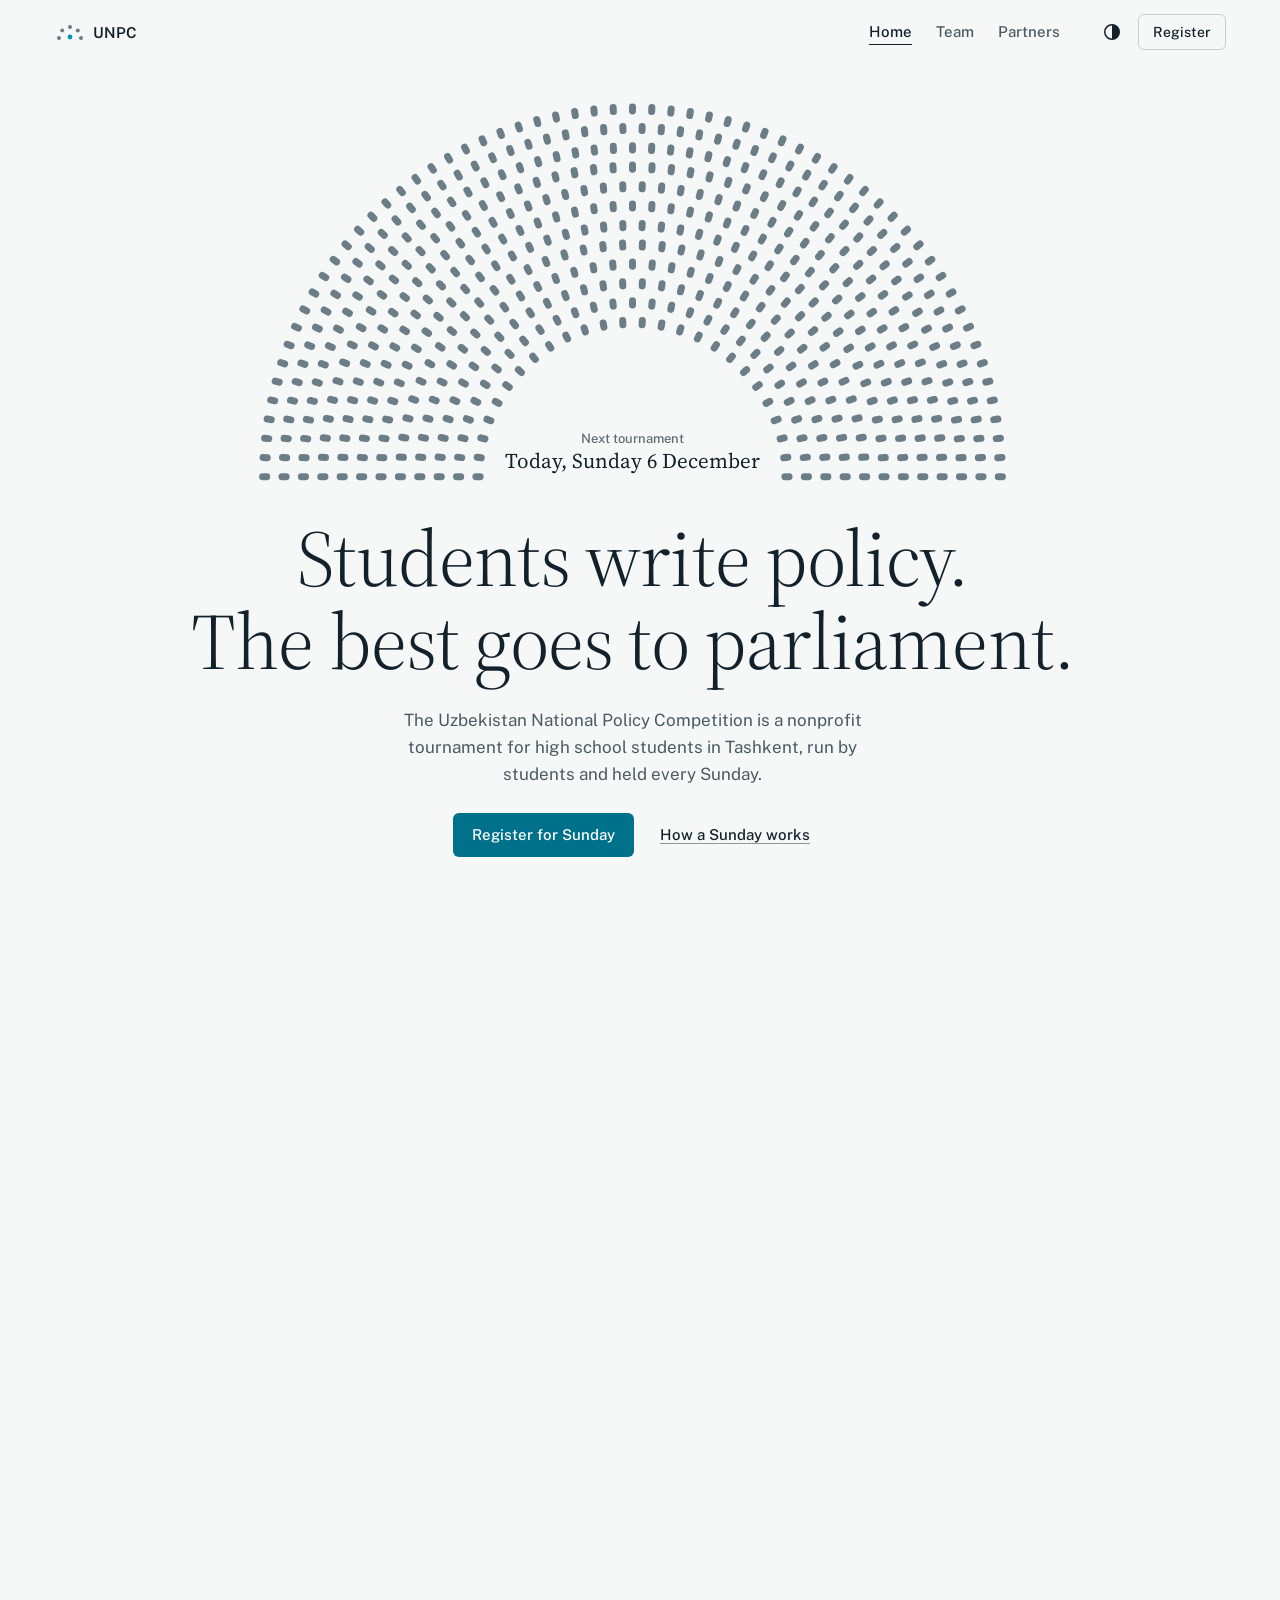
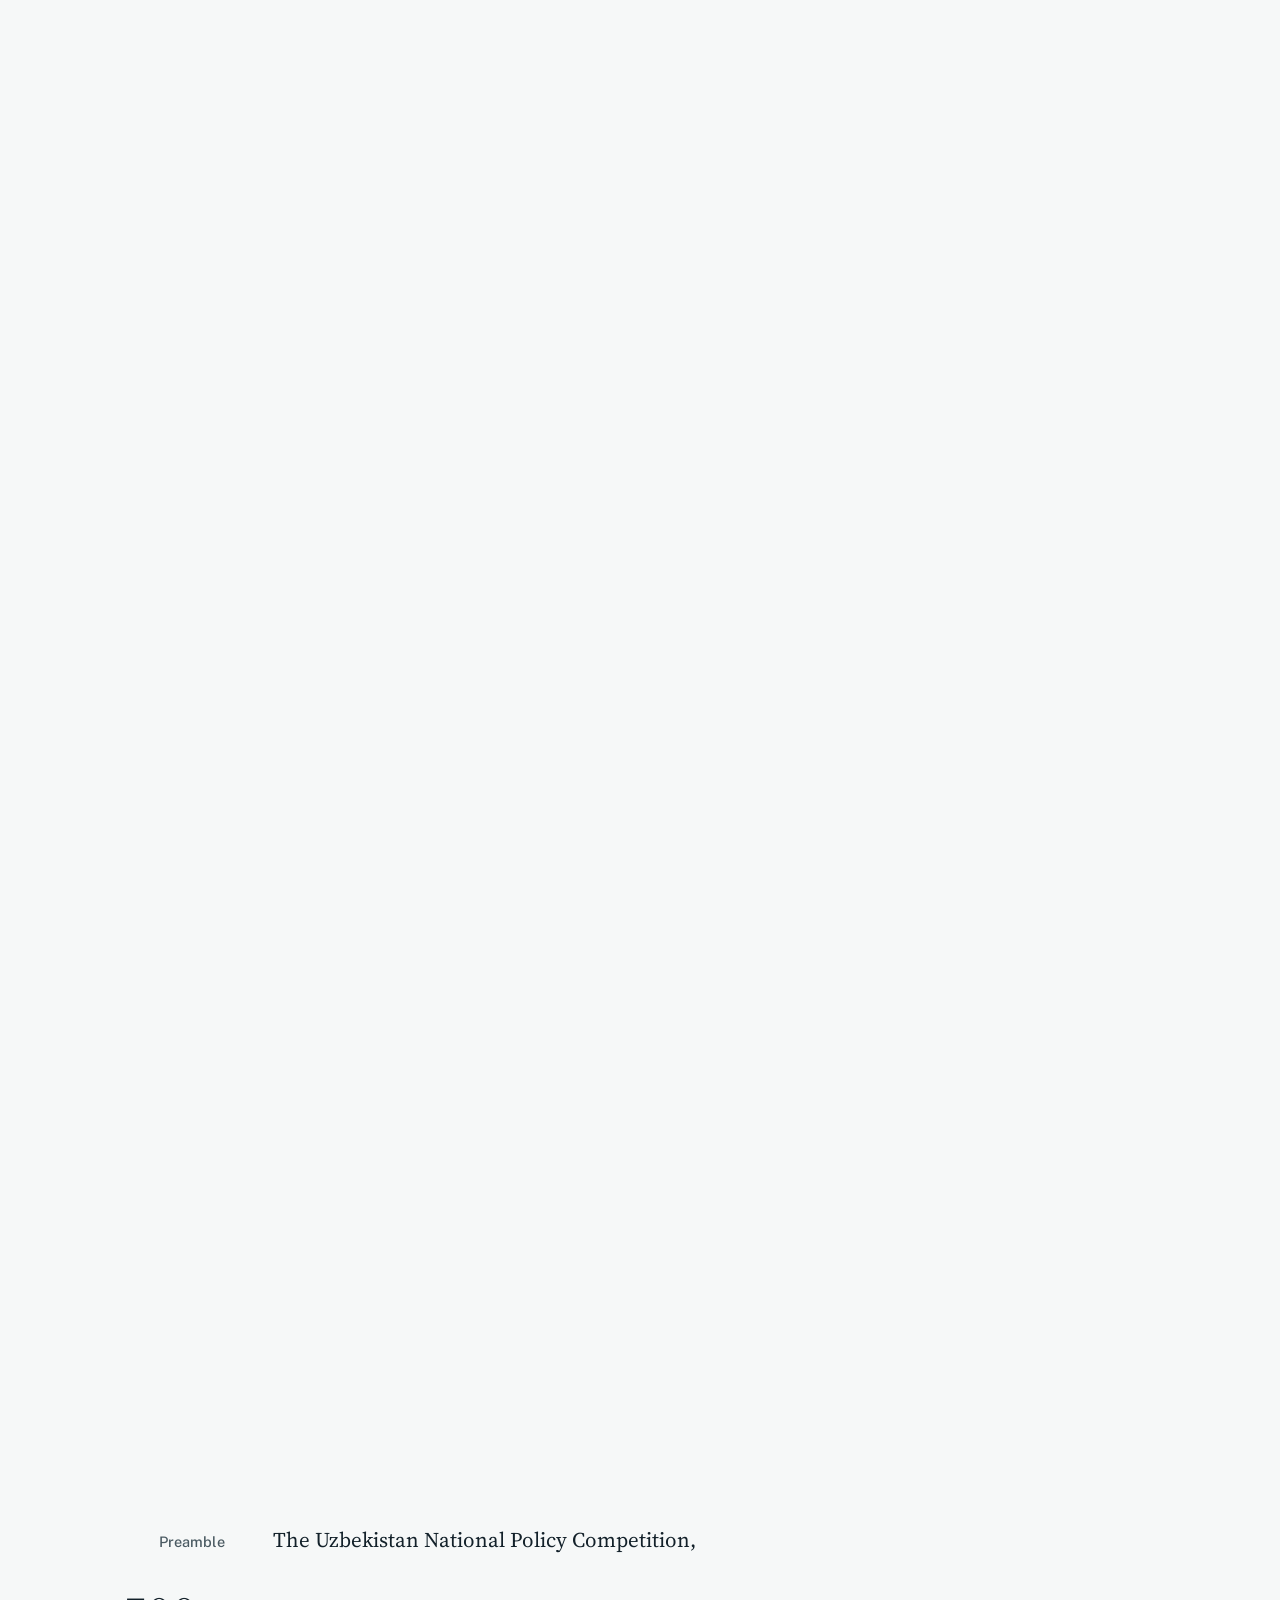
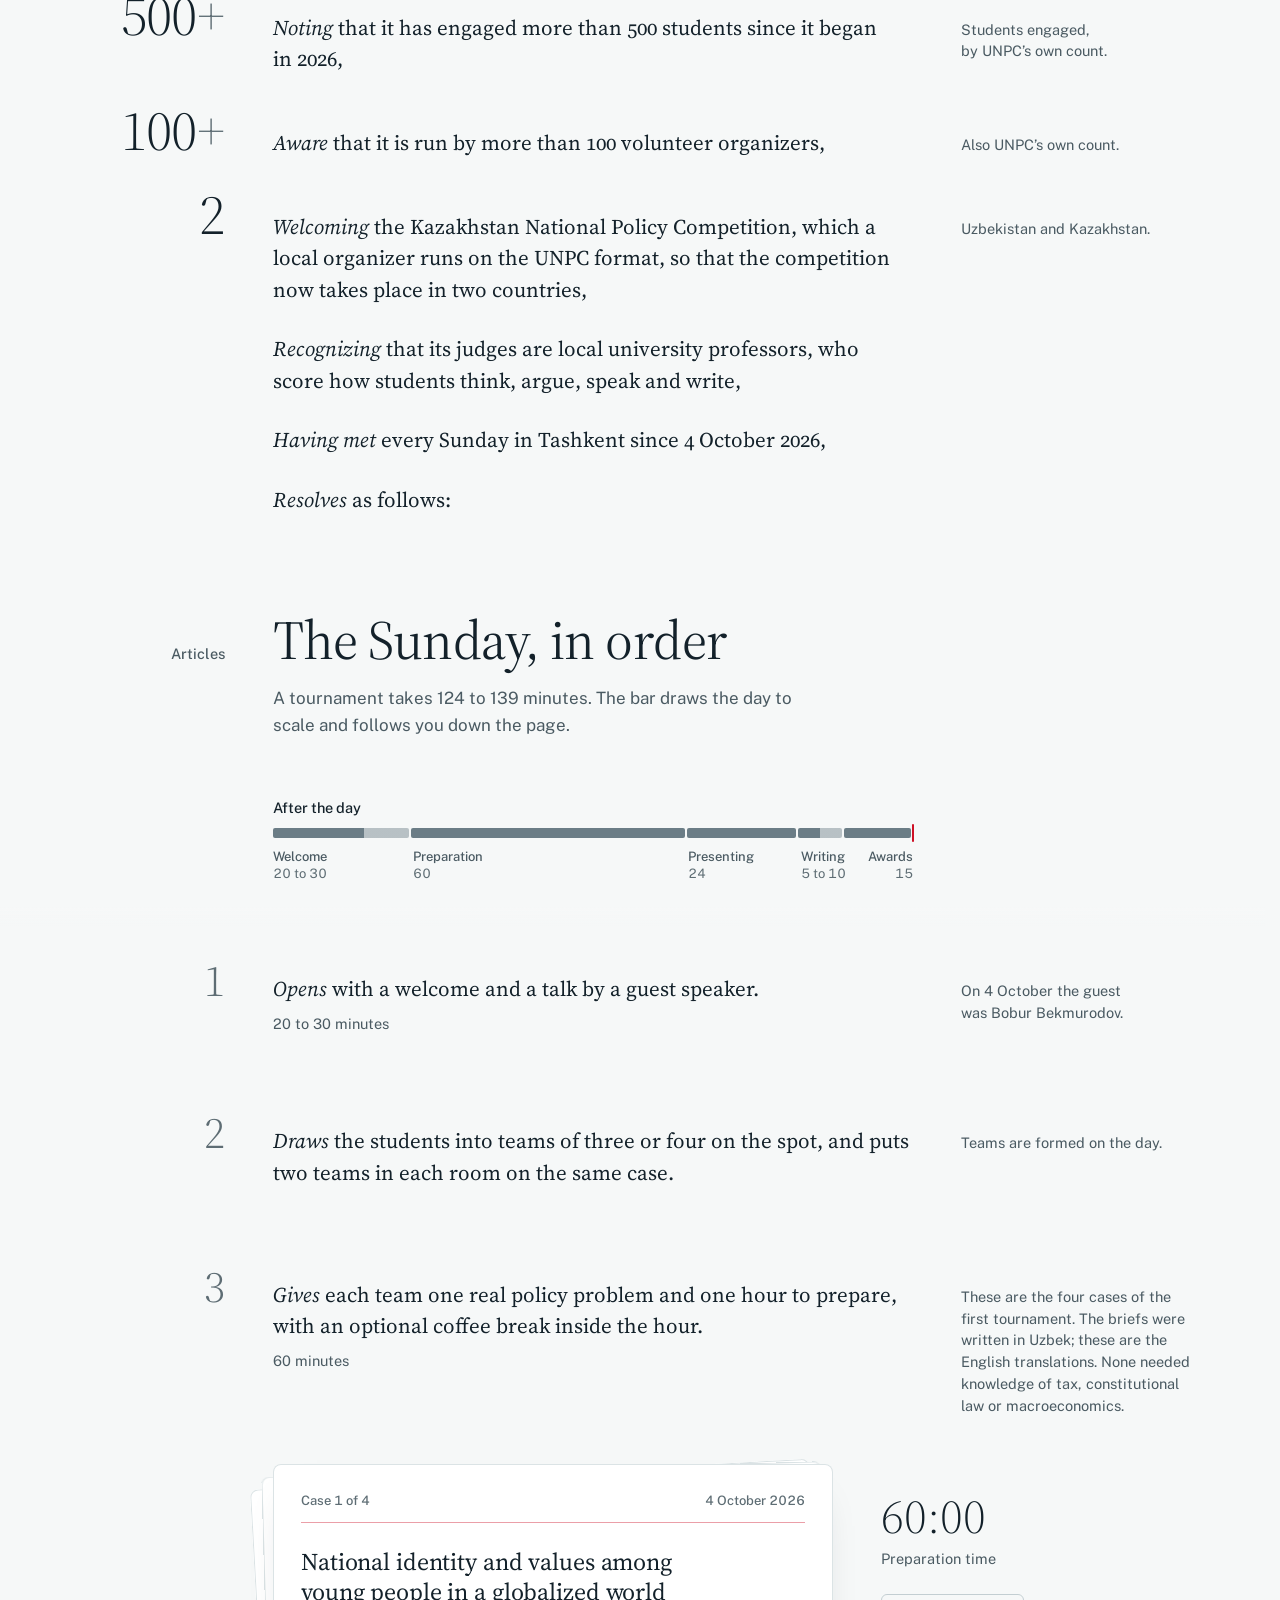
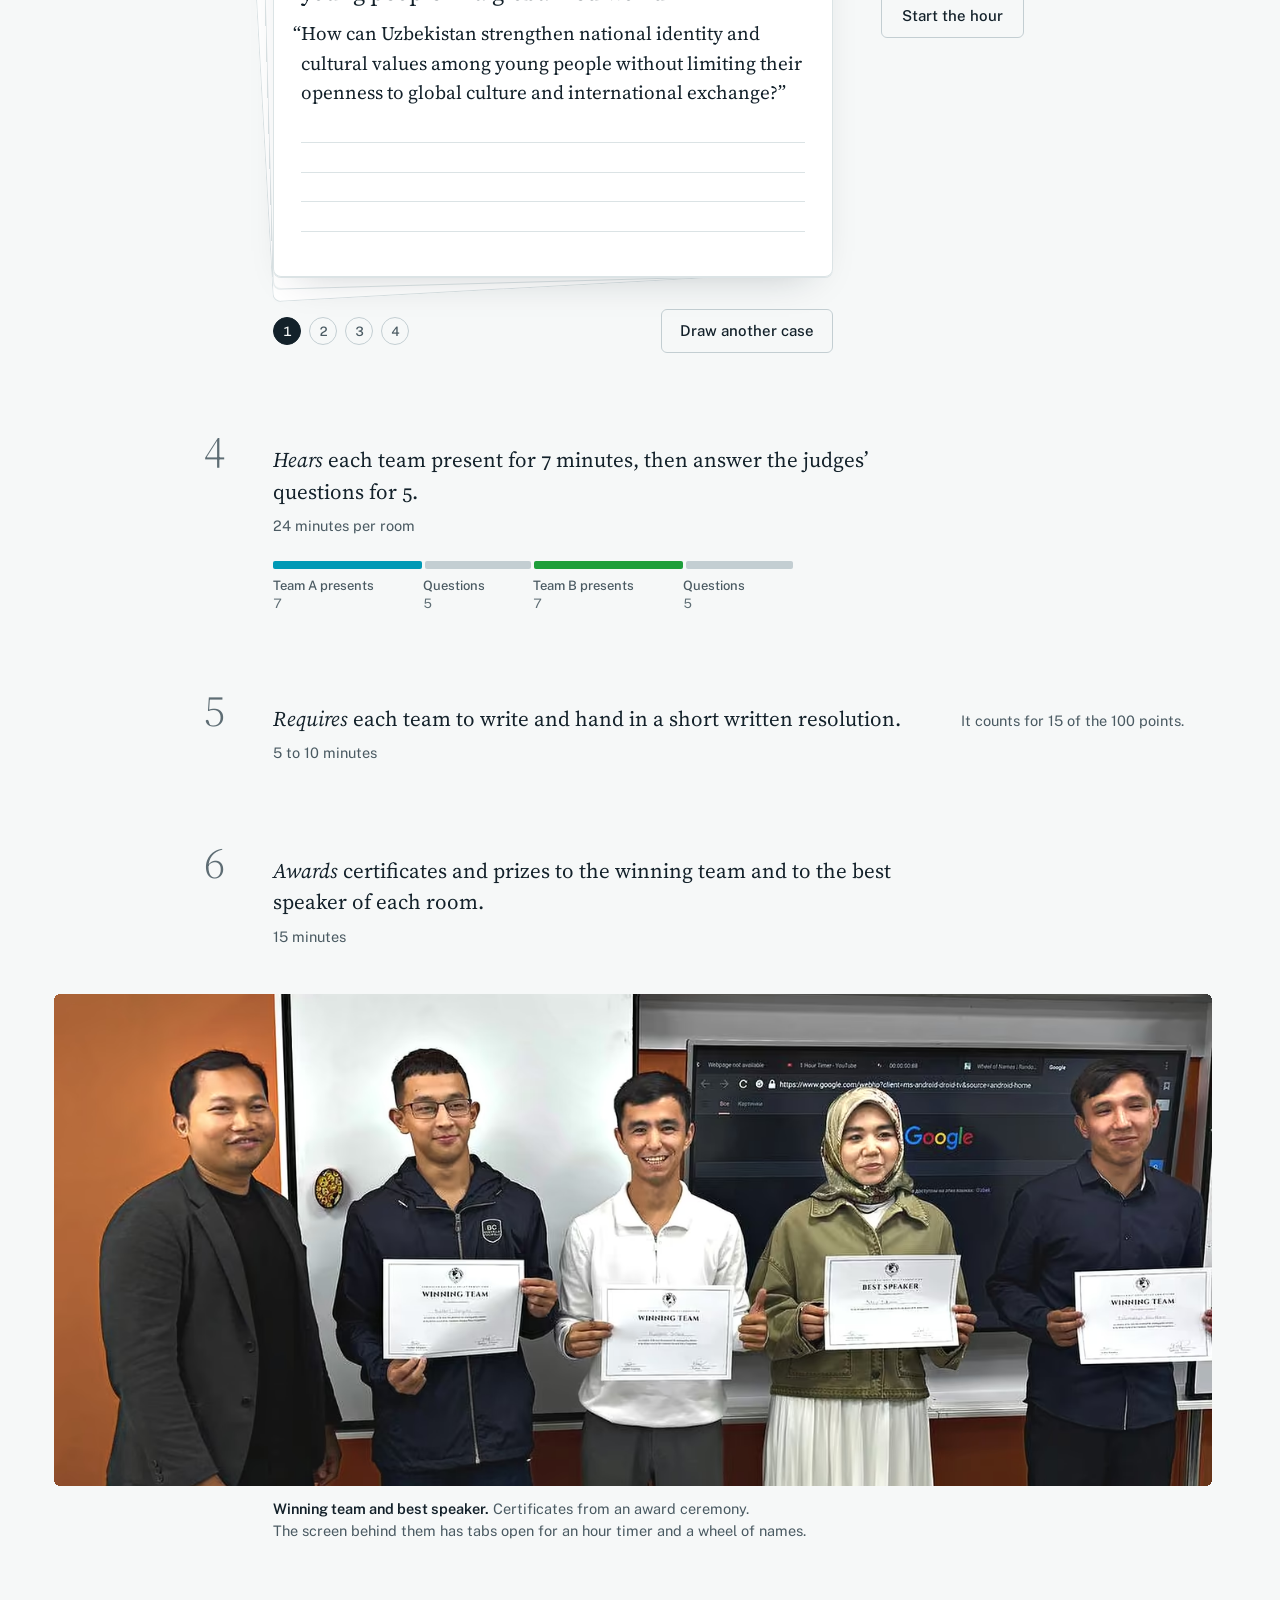
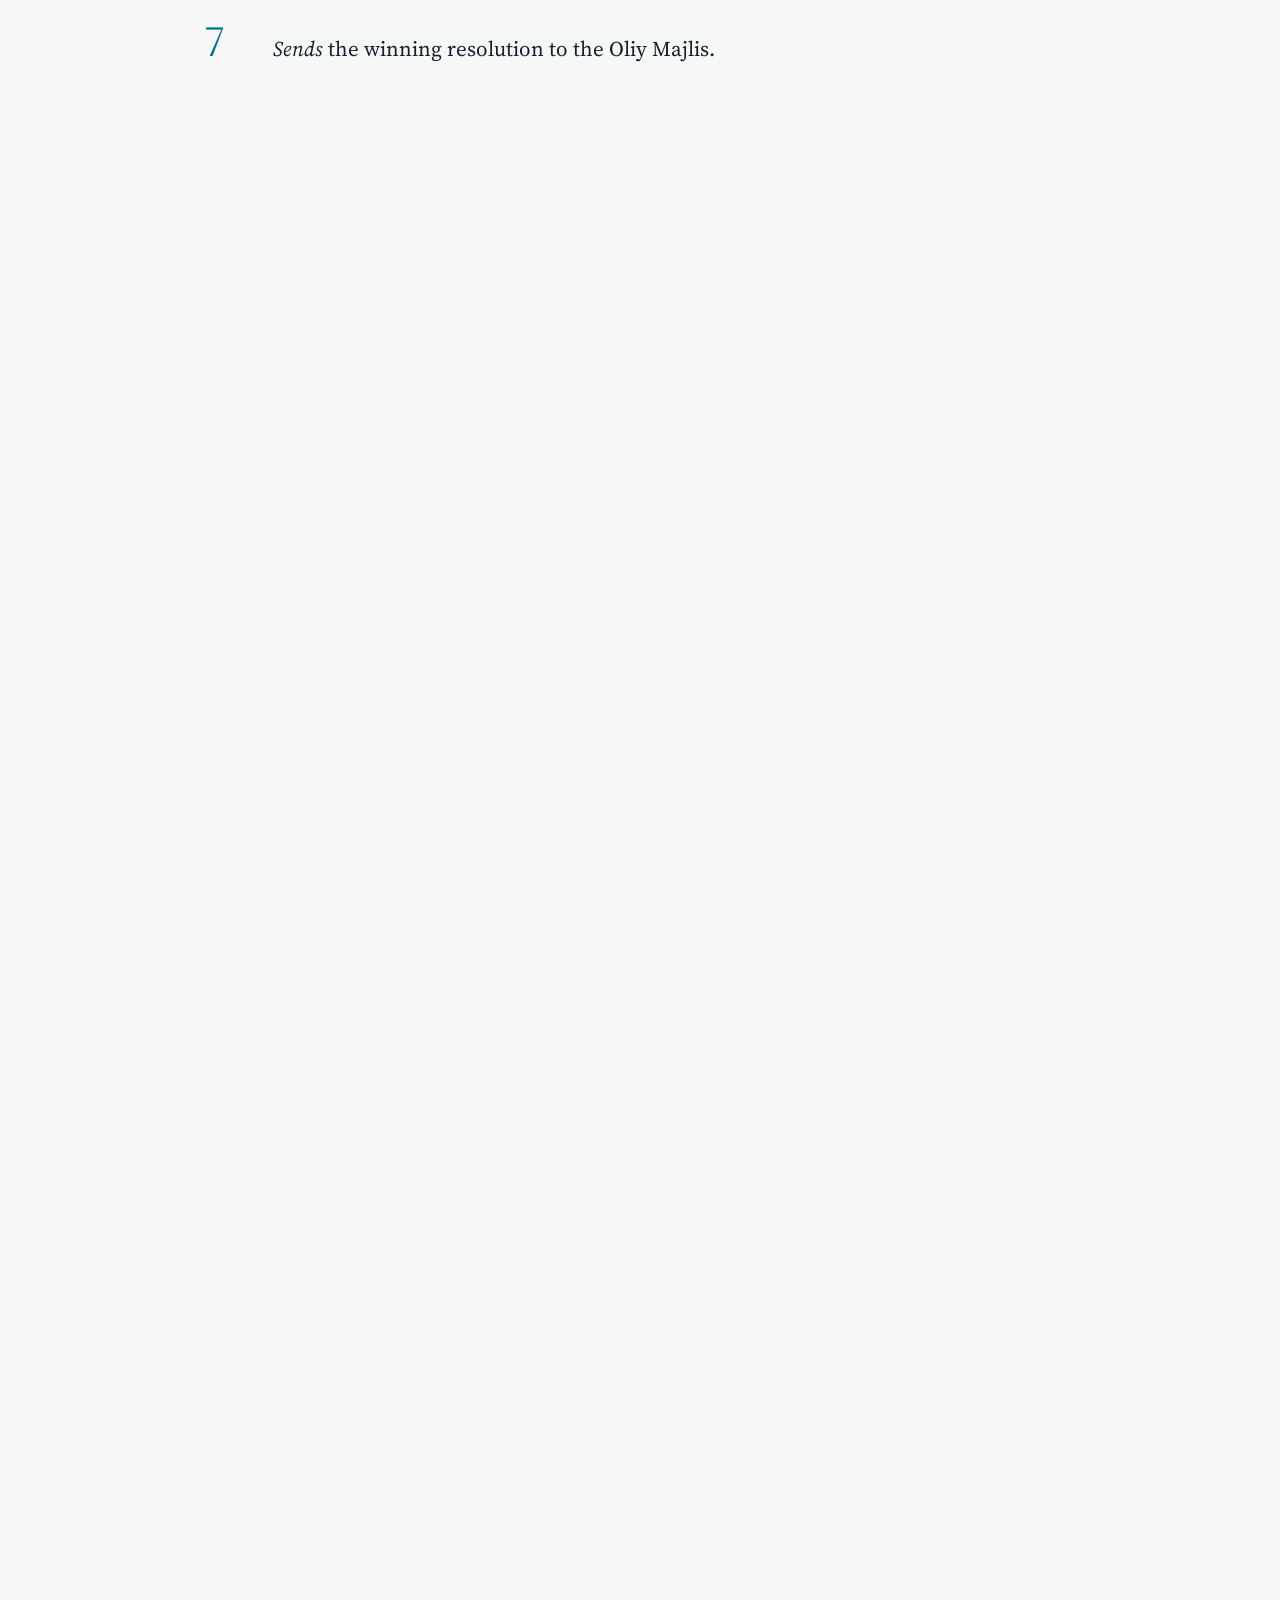
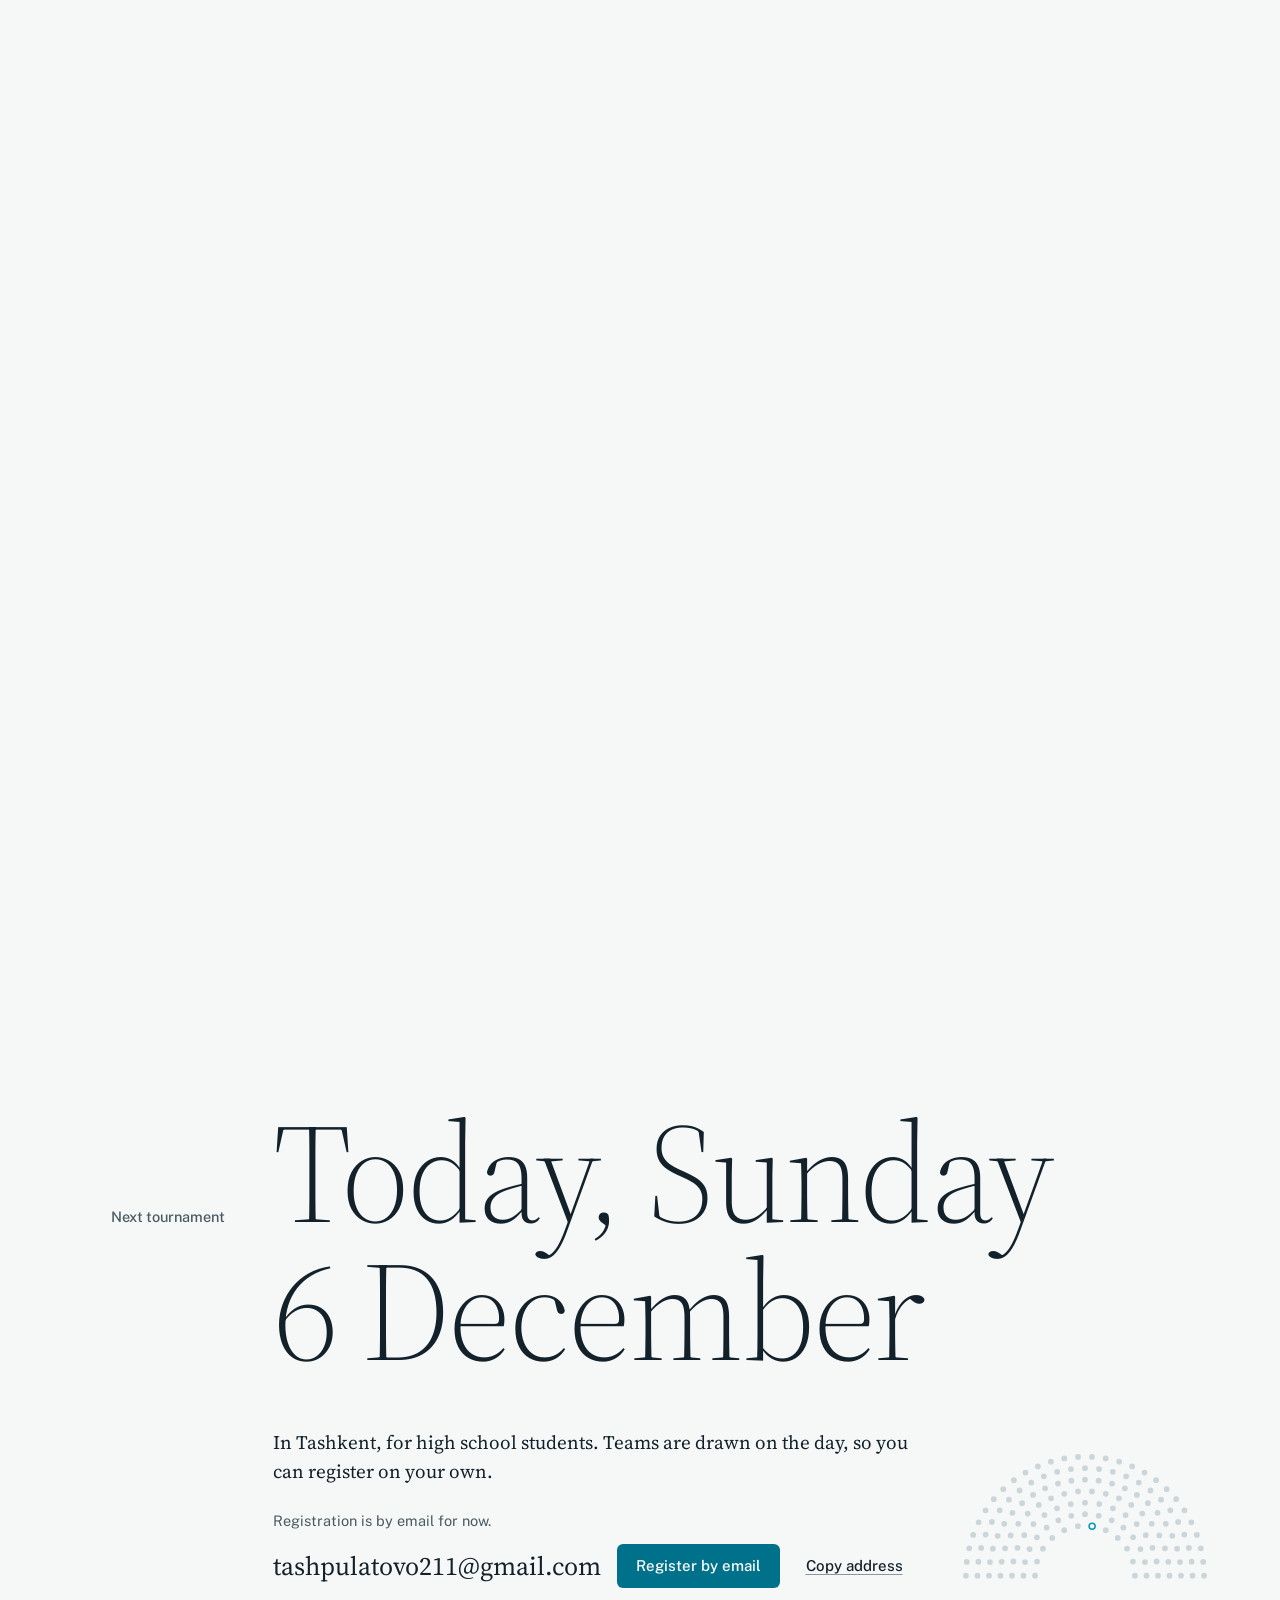
==== commit 6ae7baea: "Apply the design skills to the UNPC site Ran redesign-existing-projects, landing-page-design and des" ====
--- a/unpc/index.html
+++ b/unpc/index.html
@@ -5,14 +5,46 @@
 <meta name="viewport" content="width=device-width, initial-scale=1, viewport-fit=cover">
 <title>Uzbekistan National Policy Competition</title>
 <meta name="claude:viewport-fit-sides" content="cover">
-<meta name="description" content="The Uzbekistan National Policy Competition: a non-profit, student-run policy tournament for high school students in Tashkent, every Sunday. The winning resolution is sent to the Oliy Majlis.">
+<meta name="description" content="A nonprofit tournament for high school students in Tashkent, run by students and held every Sunday. The winning resolution is sent to the Oliy Majlis.">
+<meta property="og:type" content="website">
+<meta property="og:site_name" content="UNPC">
+<meta property="og:title" content="Uzbekistan National Policy Competition">
+<meta property="og:description" content="A nonprofit tournament for high school students in Tashkent, run by students and held every Sunday. The winning resolution is sent to the Oliy Majlis.">
+<meta name="twitter:card" content="summary">
+<!-- Link previews: add these once the site's domain is known (README, "Link previews"). They need absolute URLs. Replace
+     https://example.org/ with the real address and the path of this page, and change twitter:card above to
+     summary_large_image.
+<link rel="canonical" href="https://example.org/">
+<meta property="og:url" content="https://example.org/">
+<meta property="og:image" content="https://example.org/assets/og.png">
+<meta property="og:image:width" content="1200">
+<meta property="og:image:height" content="630">
+<meta property="og:image:alt" content="A parliament seat chart drawn in short marks, over the words Students write policy. The best goes to parliament.">
+-->
+<script type="application/ld+json">
+{
+ "@context": "https://schema.org",
+ "@type": "Organization",
+ "name": "Uzbekistan National Policy Competition",
+ "alternateName": "UNPC",
+ "description": "A nonprofit policy competition for high school students in Tashkent, run by students and held every Sunday since 4 October 2026.",
+ "foundingDate": "2026",
+ "founder": {
+  "@type": "Person",
+  "name": "Ozodbek Toshpulatov"
+ },
+ "email": "tashpulatovo211@gmail.com",
+ "areaServed": "Tashkent"
+}
+</script>
 <meta name="color-scheme" content="light dark">
 <meta name="theme-color" content="#f6f8f8" media="(prefers-color-scheme: light)">
 <meta name="theme-color" content="#0d1519" media="(prefers-color-scheme: dark)">
 <link rel="icon" href="data:image/svg+xml,%3Csvg xmlns='http://www.w3.org/2000/svg' viewBox='0 0 32 32'%3E%3Cg fill='%236b7d86'%3E%3Ccircle cx='4' cy='25' r='3'/%3E%3Ccircle cx='8.6' cy='13.6' r='3'/%3E%3Ccircle cx='16' cy='8.5' r='3'/%3E%3Ccircle cx='23.4' cy='13.6' r='3'/%3E%3Ccircle cx='28' cy='25' r='3'/%3E%3C/g%3E%3Ccircle cx='16' cy='23.5' r='3.6' fill='%230099b5'/%3E%3C/svg%3E">
 <script>(function(){var d=document.documentElement;d.classList.add('js');
 try{var t=localStorage.getItem('unpc-theme');if(t==='light'||t==='dark')d.setAttribute('data-theme',t);}catch(e){}
-try{if(!matchMedia('(prefers-reduced-motion: reduce)').matches)d.classList.add('motion');}catch(e){}})();</script>
+try{if(!matchMedia('(prefers-reduced-motion: reduce)').matches)d.classList.add('motion');}catch(e){}
+document.addEventListener('DOMContentLoaded',function(){setTimeout(function(){var s=document.querySelector('[data-story]');if(s&&!s.classList.contains('is-live')&&!s.classList.contains('is-static')){d.classList.remove('motion');d.classList.add('story-late');}},0);});})();</script>
 <link rel="preconnect" href="https://fonts.googleapis.com">
 <link rel="preconnect" href="https://fonts.gstatic.com" crossorigin>
 <link rel="stylesheet" href="https://fonts.googleapis.com/css2?family=Public+Sans:ital,wght@0,400;0,500;0,600;1,400&amp;family=Source+Serif+4:ital,opsz,wght@0,8..60,300..600;1,8..60,300..500&amp;display=swap">
@@ -31,7 +63,7 @@
 <header class="nav" data-nav>
   <div class="nav-in">
     <a class="brand" href="index.html" aria-label="UNPC, home">
-      <svg class="brand-mark" viewBox="0 0 28 16" aria-hidden="true"><circle cx="3" cy="14" r="2"/><circle cx="6.2" cy="6.4" r="2"/><circle cx="14" cy="3" r="2"/><circle cx="21.8" cy="6.4" r="2"/><circle cx="25" cy="14" r="2"/><circle class="brand-core" cx="14" cy="13" r="2.4"/></svg>
+      <svg class="brand-mark" width="28" height="16" viewBox="0 0 28 16" aria-hidden="true"><circle cx="3" cy="14" r="2"/><circle cx="6.2" cy="6.4" r="2"/><circle cx="14" cy="3" r="2"/><circle cx="21.8" cy="6.4" r="2"/><circle cx="25" cy="14" r="2"/><circle class="brand-core" cx="14" cy="13" r="2.4"/></svg>
       <span>UNPC</span>
     </a>
     <nav class="nav-links" aria-label="Main">
@@ -41,11 +73,11 @@
     </nav>
     <div class="nav-tools">
       <button class="icon-btn theme-toggle" type="button" data-theme-toggle aria-label="Switch to dark theme">
-        <svg viewBox="0 0 20 20" aria-hidden="true"><circle cx="10" cy="10" r="7.25" fill="none" stroke="currentColor" stroke-width="1.5"/><path class="half" d="M10 2.75a7.25 7.25 0 0 1 0 14.5z" fill="currentColor"/></svg>
+        <svg width="20" height="20" viewBox="0 0 20 20" aria-hidden="true"><circle cx="10" cy="10" r="7.25" fill="none" stroke="currentColor" stroke-width="1.5"/><path class="half" d="M10 2.75a7.25 7.25 0 0 1 0 14.5z" fill="currentColor"/></svg>
       </button>
       <a class="btn btn-sm" href="#next" data-nav-register>Register</a>
       <button class="icon-btn menu-btn" type="button" data-menu aria-expanded="false" aria-controls="menu" aria-label="Open menu">
-        <svg viewBox="0 0 20 20" aria-hidden="true"><path class="l1" d="M3.5 7h13" fill="none" stroke="currentColor" stroke-width="1.5" stroke-linecap="round"/><path class="l2" d="M3.5 13h13" fill="none" stroke="currentColor" stroke-width="1.5" stroke-linecap="round"/></svg>
+        <svg width="20" height="20" viewBox="0 0 20 20" aria-hidden="true"><path class="l1" d="M3.5 7h13" fill="none" stroke="currentColor" stroke-width="1.5" stroke-linecap="round"/><path class="l2" d="M3.5 13h13" fill="none" stroke="currentColor" stroke-width="1.5" stroke-linecap="round"/></svg>
       </button>
     </div>
   </div>
@@ -76,7 +108,7 @@
       </p>
       <div class="hero-text" data-hero-text>
         <h1 class="hero-title"><span class="hl">Students write policy.</span> <span class="hl">The best goes to parliament.</span></h1>
-        <p class="hero-lede">The Uzbekistan National Policy Competition is a non-profit, <span class="nowrap">student-run</span> tournament for high school students in Tashkent, held every Sunday.</p>
+        <p class="hero-lede">The Uzbekistan National Policy Competition is a nonprofit tournament for high school students in Tashkent, run by students and held every Sunday.</p>
         <p class="hero-actions">
           <a class="btn" href="#next">Register for Sunday</a>
           <a class="hero-link" href="#how" data-goto="1.25">How a Sunday works</a>
@@ -86,23 +118,23 @@
 
     <ol class="stepper" id="how" data-stepper>
       <li class="step is-active" data-step="1">
-        <h2 class="step-h"><button type="button" class="step-btn" data-goto="1.25" aria-current="step"><span class="step-n"><span class="step-cap" aria-hidden="true"></span>1<span class="step-of"> of 5</span></span> <span class="step-title">500+ students engaged</span></button></h2>
+        <h2 class="step-h"><button type="button" class="step-btn" tabindex="-1" data-goto="1.25" aria-current="step"><span class="step-n"><span class="step-cap" aria-hidden="true"></span>1<span class="step-of"> of 5</span></span> <span class="step-title">500+ students&nbsp;engaged</span></button></h2>
         <div class="step-body">
-          <p>UNPC has run every Sunday in Tashkent since 4&nbsp;October 2026. Each dot here is one of the more than 500&nbsp;students it has engaged so far.</p>
+          <p>UNPC has run every Sunday in Tashkent since 4&nbsp;October 2026.<span class="with-fig"> Each dot here is one of the more than 500&nbsp;students it has engaged so far.</span></p>
         </div>
         <div class="step-fig plate" aria-hidden="true"><canvas data-fig="1"></canvas></div>
       </li>
       <li class="step" data-step="2">
-        <h2 class="step-h"><button type="button" class="step-btn" data-goto="2.35"><span class="step-n"><span class="step-cap" aria-hidden="true"></span>2<span class="step-of"> of 5</span></span> <span class="step-title">Two teams to a room</span></button></h2>
+        <h2 class="step-h"><button type="button" class="step-btn" tabindex="-1" data-goto="2.35"><span class="step-n"><span class="step-cap" aria-hidden="true"></span>2<span class="step-of"> of 5</span></span> <span class="step-title">Two teams to a room</span></button></h2>
         <div class="step-body">
           <p>Students are drawn into teams of three or four on the spot. Both teams in a room get the same real policy problem and one hour to prepare. Each team presents for 7&nbsp;minutes, then answers the judges’ questions for&nbsp;5.</p>
         </div>
         <div class="step-fig plate" aria-hidden="true"><canvas data-fig="2"></canvas></div>
       </li>
       <li class="step" data-step="3">
-        <h2 class="step-h"><button type="button" class="step-btn" data-goto="3.45"><span class="step-n"><span class="step-cap" aria-hidden="true"></span>3<span class="step-of"> of 5</span></span> <span class="step-title">Scored out of 100</span></button></h2>
+        <h2 class="step-h"><button type="button" class="step-btn" tabindex="-1" data-goto="3.45"><span class="step-n"><span class="step-cap" aria-hidden="true"></span>3<span class="step-of"> of 5</span></span> <span class="step-title">Scored out of 100</span></button></h2>
         <div class="step-body">
-          <p>Judges are local university professors. Each block of seats is one criterion on their score sheet, sized by its points.</p>
+          <p>Judges are local university professors.<span class="with-fig"> Each block of seats is one criterion on their score sheet, sized by its points.</span><span class="without-fig"> Their score sheet has these six criteria.</span></p>
           <ul class="legend">
             <li><i class="k0" aria-hidden="true"></i><span>Understanding of the problem</span> <b>15</b></li>
             <li><i class="k1" aria-hidden="true"></i><span>Quality of the solution</span> <b>20</b></li>
@@ -115,14 +147,14 @@
         <div class="step-fig plate" aria-hidden="true"><canvas data-fig="3"></canvas></div>
       </li>
       <li class="step" data-step="4">
-        <h2 class="step-h"><button type="button" class="step-btn" data-goto="4.65"><span class="step-n"><span class="step-cap" aria-hidden="true"></span>4<span class="step-of"> of 5</span></span> <span class="step-title">Then it goes on paper</span></button></h2>
+        <h2 class="step-h"><button type="button" class="step-btn" tabindex="-1" data-goto="4.65"><span class="step-n"><span class="step-cap" aria-hidden="true"></span>4<span class="step-of"> of 5</span></span> <span class="step-title">Then it goes on paper</span></button></h2>
         <div class="step-body">
           <p>After the questions, each team writes and hands in a short resolution: the policy, stated clearly, with the changes the judges’ questions led to.</p>
         </div>
         <div class="step-fig plate step-fig-sheet" aria-hidden="true"><canvas data-fig="4"></canvas></div>
       </li>
       <li class="step" data-step="5">
-        <h2 class="step-h"><button type="button" class="step-btn" data-goto="5.92"><span class="step-n"><span class="step-cap" aria-hidden="true"></span>5<span class="step-of"> of 5</span></span> <span class="step-title">The best goes to parliament</span></button></h2>
+        <h2 class="step-h"><button type="button" class="step-btn" tabindex="-1" data-goto="5.92"><span class="step-n"><span class="step-cap" aria-hidden="true"></span>5<span class="step-of"> of 5</span></span> <span class="step-title">The best goes to parliament</span></button></h2>
         <div class="step-body">
           <p>The winning resolution is sent to the Oliy Majlis, Uzbekistan’s parliament. After the first tournament it went to Bobur Bekmurodov, a member of the Legislative Chamber.</p>
         </div>
@@ -211,7 +243,7 @@
           <p class="t-clause"><span class="sr-only">Article 1. </span><i>Opens</i> with a welcome and a talk by a guest speaker.</p>
           <p class="art-dur">20 to 30 minutes</p>
         </div>
-        <p class="n">On 4&nbsp;October the guest was Bobur Bekmurodov.</p>
+        <p class="n">On 4&nbsp;October the guest was Bobur&nbsp;Bekmurodov.</p>
       </li>
       <li class="row art" data-from="28" data-to="30">
         <p class="m art-num" aria-hidden="true">2</p>
@@ -230,28 +262,28 @@
         <div class="bn deck-wrap">
           <div class="deck" id="cases" data-deck>
             <div class="deck-stack" data-deck-stack>
-              <article class="case-card is-top" data-case="0" data-pos="0" aria-labelledby="case-t-0">
+              <article class="case-card is-top" id="case-1" data-case="0" data-pos="0" aria-labelledby="case-t-0">
                 <p class="case-head"><span>Case 1 of 4</span><span>4 October 2026</span></p>
                 <h3 class="case-title" id="case-t-0">National identity and values among young people in a globalized world</h3>
-                <div class="case-qs"><p class="case-q"><span class="q-open">“</span>How can Uzbekistan strengthen national identity and cultural values among young people without limiting their openness to global culture and international exchange?”</p></div>
+                <div class="case-qs"><p class="case-q"><span class="q-open">“</span>How can Uzbekistan strengthen national identity and cultural values among young people without limiting their openness to global culture and international&nbsp;exchange?”</p></div>
                 
               </article>
-              <article class="case-card" data-case="1" data-pos="1" aria-labelledby="case-t-1" aria-hidden="true">
+              <article class="case-card" id="case-2" data-case="1" data-pos="1" aria-labelledby="case-t-1">
                 <p class="case-head"><span>Case 2 of 4</span><span>4 October 2026</span></p>
                 <h3 class="case-title" id="case-t-1">The Uzbek language, a foreign language and a practical skill</h3>
                 <div class="case-qs"><p class="case-q"><span class="q-open">“</span>How can an effective system be created so that young people, while keeping the Uzbek language and national identity, acquire at least one foreign language and one practical profession or professional skill?”</p></div>
                 
               </article>
-              <article class="case-card" data-case="2" data-pos="2" aria-labelledby="case-t-2" aria-hidden="true">
+              <article class="case-card" id="case-3" data-case="2" data-pos="2" aria-labelledby="case-t-2">
                 <p class="case-head"><span>Case 3 of 4</span><span>4 October 2026</span></p>
                 <h3 class="case-title" id="case-t-2">Young people’s responsibility for a healthy society</h3>
                 <div class="case-qs"><p class="case-q"><span class="q-open">“</span>Identify the social behavior or harmful habit that poses the greatest challenge to young people today, and propose a practical policy solution to address it.”</p></div>
-                <p class="case-note">Each team picks the habit it argues about.</p>
+                <p class="case-note">Each team picks the habit it argues&nbsp;about.</p>
               </article>
-              <article class="case-card" data-case="3" data-pos="3" aria-labelledby="case-t-3" aria-hidden="true">
+              <article class="case-card" id="case-4" data-case="3" data-pos="3" aria-labelledby="case-t-3">
                 <p class="case-head"><span>Case 4 of 4</span><span>4 October 2026</span></p>
                 <h3 class="case-title" id="case-t-3">A young person’s own responsibility for national values</h3>
-                <div class="case-qs"><p class="case-q"><span class="q-open">“</span>Part one: in an increasingly globalized world, what responsibility does an individual young person have in preserving national culture, language, traditions and historical memory?</p><p class="case-q">Part two: how can the state encourage young people to preserve national values without forcing them to?”</p></div>
+                <div class="case-qs"><p class="case-q"><span class="q-open">“</span>Part one: in an increasingly globalized world, what responsibility does an individual young person have in preserving national culture, language, traditions and historical&nbsp;memory?</p><p class="case-q">Part two: how can the state encourage young people to preserve national values without forcing them to?”</p></div>
                 <p class="case-note">Teams answer both parts.</p>
               </article>
             </div>
@@ -292,7 +324,7 @@
       <li class="row art" data-from="114" data-to="124">
         <p class="m art-num" aria-hidden="true">5</p>
         <div class="b">
-          <p class="t-clause"><span class="sr-only">Article 5. </span><i>Requires</i> each team to write and hand in a short written resolution.</p>
+          <p class="t-clause"><span class="sr-only">Article 5. </span><i>Requires</i> each team to write and hand in a short written&nbsp;resolution.</p>
           <p class="art-dur">5 to 10 minutes</p>
         </div>
         <p class="n">It counts for 15 of the 100 points.</p>
@@ -318,7 +350,7 @@
             </picture>
           </div>
           <figcaption class="pp-cap">
-            <p class="pp-cap-text"><b>Winning team and best speaker.</b> <span class="pp-cap-w">Certificates from an award ceremony. The screen behind them has a one-hour timer and a wheel of names open.</span><span class="pp-cap-n">Certificates from an award ceremony. The screen behind them has a one-hour timer open.</span></p>
+            <p class="pp-cap-text"><b>Winning team and best speaker.</b> <span class="pp-cap-w">Certificates from an award ceremony. The&nbsp;screen behind them has tabs open for an hour timer and a wheel of names.</span><span class="pp-cap-n">Certificates from an award ceremony. The screen behind them has a tab open for an hour timer.</span></p>
           </figcaption>
         </figure>
       </li>
@@ -338,7 +370,7 @@
       <p class="m m-label">Annex A</p>
       <div class="b">
         <h2 class="t-h2" id="judging-title">How a room is scored</h2>
-        <p class="sec-sub">Each team is scored out of 100 on six criteria. Move the marks to score two teams; the sheet applies the real tie-break.</p>
+        <p class="sec-sub">Each team is scored out of 100 on six criteria. Move the marks to score two teams; the sheet breaks a tie by the real rule.</p>
       </div>
       <div class="n sec-notes">
         <p>If the totals tie, the higher score for quality of the solution wins.</p>
@@ -368,7 +400,7 @@
                 <span class="cell-val" data-val aria-hidden="true">12</span>
                 <span class="scale" style="--max: 15; --v: 12">
                   <span class="ticks" aria-hidden="true"></span><span class="scale-fill" aria-hidden="true"></span>
-                  <input type="range" min="0" max="15" step="1" value="12" data-team="A" data-i="0" aria-label="Team A, understanding of the problem, out of 15">
+                  <input type="range" disabled min="0" max="15" step="1" value="12" data-team="A" data-i="0" aria-label="Team A, understanding of the problem, out of 15">
                 </span>
               </div>
               <div class="cell cell-b">
@@ -376,7 +408,7 @@
                 <span class="cell-val" data-val aria-hidden="true">13</span>
                 <span class="scale" style="--max: 15; --v: 13">
                   <span class="ticks" aria-hidden="true"></span><span class="scale-fill" aria-hidden="true"></span>
-                  <input type="range" min="0" max="15" step="1" value="13" data-team="B" data-i="0" aria-label="Team B, understanding of the problem, out of 15">
+                  <input type="range" disabled min="0" max="15" step="1" value="13" data-team="B" data-i="0" aria-label="Team B, understanding of the problem, out of 15">
                 </span>
               </div>
             </div>
@@ -391,7 +423,7 @@
                 <span class="cell-val" data-val aria-hidden="true">17</span>
                 <span class="scale" style="--max: 20; --v: 17">
                   <span class="ticks" aria-hidden="true"></span><span class="scale-fill" aria-hidden="true"></span>
-                  <input type="range" min="0" max="20" step="1" value="17" data-team="A" data-i="1" aria-label="Team A, quality of the solution, out of 20">
+                  <input type="range" disabled min="0" max="20" step="1" value="17" data-team="A" data-i="1" aria-label="Team A, quality of the solution, out of 20">
                 </span>
               </div>
               <div class="cell cell-b">
@@ -399,7 +431,7 @@
                 <span class="cell-val" data-val aria-hidden="true">15</span>
                 <span class="scale" style="--max: 20; --v: 15">
                   <span class="ticks" aria-hidden="true"></span><span class="scale-fill" aria-hidden="true"></span>
-                  <input type="range" min="0" max="20" step="1" value="15" data-team="B" data-i="1" aria-label="Team B, quality of the solution, out of 20">
+                  <input type="range" disabled min="0" max="20" step="1" value="15" data-team="B" data-i="1" aria-label="Team B, quality of the solution, out of 20">
                 </span>
               </div>
             </div>
@@ -414,7 +446,7 @@
                 <span class="cell-val" data-val aria-hidden="true">15</span>
                 <span class="scale" style="--max: 20; --v: 15">
                   <span class="ticks" aria-hidden="true"></span><span class="scale-fill" aria-hidden="true"></span>
-                  <input type="range" min="0" max="20" step="1" value="15" data-team="A" data-i="2" aria-label="Team A, argument and evidence, out of 20">
+                  <input type="range" disabled min="0" max="20" step="1" value="15" data-team="A" data-i="2" aria-label="Team A, argument and evidence, out of 20">
                 </span>
               </div>
               <div class="cell cell-b">
@@ -422,7 +454,7 @@
                 <span class="cell-val" data-val aria-hidden="true">16</span>
                 <span class="scale" style="--max: 20; --v: 16">
                   <span class="ticks" aria-hidden="true"></span><span class="scale-fill" aria-hidden="true"></span>
-                  <input type="range" min="0" max="20" step="1" value="16" data-team="B" data-i="2" aria-label="Team B, argument and evidence, out of 20">
+                  <input type="range" disabled min="0" max="20" step="1" value="16" data-team="B" data-i="2" aria-label="Team B, argument and evidence, out of 20">
                 </span>
               </div>
             </div>
@@ -437,7 +469,7 @@
                 <span class="cell-val" data-val aria-hidden="true">11</span>
                 <span class="scale" style="--max: 15; --v: 11">
                   <span class="ticks" aria-hidden="true"></span><span class="scale-fill" aria-hidden="true"></span>
-                  <input type="range" min="0" max="15" step="1" value="11" data-team="A" data-i="3" aria-label="Team A, answers to questions, out of 15">
+                  <input type="range" disabled min="0" max="15" step="1" value="11" data-team="A" data-i="3" aria-label="Team A, answers to questions, out of 15">
                 </span>
               </div>
               <div class="cell cell-b">
@@ -445,7 +477,7 @@
                 <span class="cell-val" data-val aria-hidden="true">12</span>
                 <span class="scale" style="--max: 15; --v: 12">
                   <span class="ticks" aria-hidden="true"></span><span class="scale-fill" aria-hidden="true"></span>
-                  <input type="range" min="0" max="15" step="1" value="12" data-team="B" data-i="3" aria-label="Team B, answers to questions, out of 15">
+                  <input type="range" disabled min="0" max="15" step="1" value="12" data-team="B" data-i="3" aria-label="Team B, answers to questions, out of 15">
                 </span>
               </div>
             </div>
@@ -460,7 +492,7 @@
                 <span class="cell-val" data-val aria-hidden="true">12</span>
                 <span class="scale" style="--max: 15; --v: 12">
                   <span class="ticks" aria-hidden="true"></span><span class="scale-fill" aria-hidden="true"></span>
-                  <input type="range" min="0" max="15" step="1" value="12" data-team="A" data-i="4" aria-label="Team A, communication and teamwork, out of 15">
+                  <input type="range" disabled min="0" max="15" step="1" value="12" data-team="A" data-i="4" aria-label="Team A, communication and teamwork, out of 15">
                 </span>
               </div>
               <div class="cell cell-b">
@@ -468,7 +500,7 @@
                 <span class="cell-val" data-val aria-hidden="true">11</span>
                 <span class="scale" style="--max: 15; --v: 11">
                   <span class="ticks" aria-hidden="true"></span><span class="scale-fill" aria-hidden="true"></span>
-                  <input type="range" min="0" max="15" step="1" value="11" data-team="B" data-i="4" aria-label="Team B, communication and teamwork, out of 15">
+                  <input type="range" disabled min="0" max="15" step="1" value="11" data-team="B" data-i="4" aria-label="Team B, communication and teamwork, out of 15">
                 </span>
               </div>
             </div>
@@ -483,7 +515,7 @@
                 <span class="cell-val" data-val aria-hidden="true">11</span>
                 <span class="scale" style="--max: 15; --v: 11">
                   <span class="ticks" aria-hidden="true"></span><span class="scale-fill" aria-hidden="true"></span>
-                  <input type="range" min="0" max="15" step="1" value="11" data-team="A" data-i="5" aria-label="Team A, written resolution, out of 15">
+                  <input type="range" disabled min="0" max="15" step="1" value="11" data-team="A" data-i="5" aria-label="Team A, written resolution, out of 15">
                 </span>
               </div>
               <div class="cell cell-b">
@@ -491,7 +523,7 @@
                 <span class="cell-val" data-val aria-hidden="true">11</span>
                 <span class="scale" style="--max: 15; --v: 11">
                   <span class="ticks" aria-hidden="true"></span><span class="scale-fill" aria-hidden="true"></span>
-                  <input type="range" min="0" max="15" step="1" value="11" data-team="B" data-i="5" aria-label="Team B, written resolution, out of 15">
+                  <input type="range" disabled min="0" max="15" step="1" value="11" data-team="B" data-i="5" aria-label="Team B, written resolution, out of 15">
                 </span>
               </div>
             </div>
@@ -526,7 +558,7 @@
       <div class="row"><dt class="m">Guest</dt><dd class="b t-clause">Bobur Bekmurodov, a member of the Legislative Chamber of the Oliy Majlis</dd></div>
       <div class="row"><dt class="m">Cases</dt><dd class="b t-clause">Four, about young people, language, culture and social habits. A member of the Legislative Chamber gave the topics.</dd></div>
       <div class="row"><dt class="m">Winning team</dt><dd class="b t-clause">Young Policy Leaders</dd></div>
-      <div class="row"><dt class="m">Prizes</dt><dd class="b t-clause">Certificates for the winning team and the best speaker, and a <span class="nowrap">one-year</span> subscription to The Diplomat for the winners</dd></div>
+      <div class="row"><dt class="m">Prizes</dt><dd class="b t-clause">Certificates for the winning team and the best speaker, and a year’s subscription to The Diplomat for the winners</dd></div>
       <div class="row"><dt class="m">Coffee break</dt><dd class="b t-clause">Free</dd></div>
       <div class="row"><dt class="m">Afterwards</dt><dd class="b t-clause">The winning resolution was sent to Bobur Bekmurodov</dd></div>
     </dl>
@@ -557,9 +589,9 @@
             <svg class="plan" viewBox="0 0 360 270" aria-hidden="true" focusable="false"><g transform="translate(-20 6)">
 <rect class="ln" x="70" y="58" width="260" height="58" rx="6"/><circle class="jd" cx="200" cy="86" r="7.5"/>
 <g transform="translate(176 146)">
-  <rect class="ln" x="10" y="6" width="48" height="32" rx="2" transform="rotate(7 34 22)" style="fill: var(--wash)"/>
-  <rect class="ln" x="4" y="3" width="48" height="32" rx="2" transform="rotate(-5 28 19)" style="fill: var(--wash)"/>
-  <rect class="ln" x="0" y="0" width="48" height="32" rx="2" style="fill: var(--wash)"/>
+  <rect class="ln sheet-fill" x="10" y="6" width="48" height="32" rx="2" transform="rotate(7 34 22)"/>
+  <rect class="ln sheet-fill" x="4" y="3" width="48" height="32" rx="2" transform="rotate(-5 28 19)"/>
+  <rect class="ln sheet-fill" x="0" y="0" width="48" height="32" rx="2"/>
   <path class="rule" d="M6 10h36"/>
 </g>
 <path class="ln soft" d="M90 214H310M110 236H290"/>
@@ -612,7 +644,7 @@
 </g></svg>
             <img src="photos/first-tournament/questions.jpg" alt="" data-alt="Judges asking a team questions" loading="lazy" decoding="async">
           </div>
-          <figcaption><b>Questions.</b> Five minutes of questions from the judges.</figcaption>
+          <figcaption><b>Questions.</b> Five minutes of questions from the&nbsp;judges.</figcaption>
         </figure>
     </div>
   </div>
@@ -621,10 +653,10 @@
     <div class="row cases-row">
       <h3 class="m m-label" id="cases-title">The four cases</h3>
       <ol class="b case-links" aria-labelledby="cases-title">
-        <li><button type="button" class="case-link" data-show-case="0"><span class="case-link-n" aria-hidden="true">1</span><span class="case-link-t">National identity and values among young people in a globalized world</span></button></li>
-        <li><button type="button" class="case-link" data-show-case="1"><span class="case-link-n" aria-hidden="true">2</span><span class="case-link-t">The Uzbek language, a foreign language and a practical skill</span></button></li>
-        <li><button type="button" class="case-link" data-show-case="2"><span class="case-link-n" aria-hidden="true">3</span><span class="case-link-t">Young people’s responsibility for a healthy society</span></button></li>
-        <li><button type="button" class="case-link" data-show-case="3"><span class="case-link-n" aria-hidden="true">4</span><span class="case-link-t">A young person’s own responsibility for national values</span></button></li>
+        <li><a class="case-link" href="#case-1" data-show-case="0"><span class="case-link-n" aria-hidden="true">1</span><span class="case-link-t">National identity and values among young people in a globalized world</span></a></li>
+        <li><a class="case-link" href="#case-2" data-show-case="1"><span class="case-link-n" aria-hidden="true">2</span><span class="case-link-t">The Uzbek language, a foreign language and a practical skill</span></a></li>
+        <li><a class="case-link" href="#case-3" data-show-case="2"><span class="case-link-n" aria-hidden="true">3</span><span class="case-link-t">Young people’s responsibility for a healthy society</span></a></li>
+        <li><a class="case-link" href="#case-4" data-show-case="3"><span class="case-link-n" aria-hidden="true">4</span><span class="case-link-t">A young person’s own responsibility for national values</span></a></li>
       </ol>
     </div>
   </div>
@@ -636,13 +668,13 @@
       <p class="m m-label">Signatories</p>
       <div class="b">
         <h2 class="t-h2" id="team-title">Run by students</h2>
-        <p class="sec-sub">UNPC is student-run, with more than 100 volunteer organizers. Six roles lead the work; five of them are open.</p>
+        <p class="sec-sub">UNPC has more than 100 volunteer organizers. Six roles lead the work; five of them are open.</p>
       </div>
     </div>
     <div class="row">
       <div class="bn signatories" data-signatories>
         <div class="founder">
-          <button type="button" class="portrait-btn founder-portrait" data-person="0" aria-haspopup="dialog" aria-label="Ozodbek Toshpulatov, Founder and CEO"><span class="plate portrait" data-slot data-portrait><span class="monogram" aria-hidden="true">OT</span><img src="photos/team/ozodbek-toshpulatov.jpg" alt="" loading="lazy" decoding="async"></span></button>
+          <button type="button" class="portrait-btn founder-portrait" data-person="0" aria-haspopup="dialog" aria-label="Ozodbek Toshpulatov, Founder and CEO" tabindex="-1"><span class="plate portrait" data-slot data-portrait><span class="monogram" aria-hidden="true">OT</span><img src="photos/team/ozodbek-toshpulatov.jpg" alt="" loading="lazy" decoding="async"></span></button>
           <div class="founder-sig">
             <p class="founder-name">Ozodbek Toshpulatov</p>
             <p class="founder-meta"><span>Founder and CEO</span><span>Sodiq School, Tashkent</span></p>
@@ -696,14 +728,14 @@
     <div class="row next-body">
       <div class="b">
         <p class="next-lede">In Tashkent, for high school students. Teams are drawn on the day, so you can register on your own.</p>
-        <p class="next-reg" data-register-only hidden><a class="btn" href="#next" data-register>Register</a></p>
+        <p class="next-reg" data-register-only hidden><a class="btn" href="#next" data-register>Register for Sunday</a></p>
         <div data-register-fallback>
           <p class="next-note">Registration is by email for now.</p>
           <div class="contact">
             <span class="email" data-email>tashpulatovo211@gmail.com</span>
             <span class="contact-actions">
-              <button class="btn" type="button" data-copy="tashpulatovo211@gmail.com" data-copy-email>Copy</button>
-              <a class="btn btn-quiet" href="mailto:tashpulatovo211@gmail.com?subject=Registration%20for%20Sunday" data-mailto="Registration for Sunday">Write an email</a>
+              <a class="btn" href="mailto:tashpulatovo211@gmail.com?subject=Registration%20for%20Sunday" data-mailto="Registration for Sunday">Register by email</a>
+              <button class="btn-link" type="button" data-copy data-copy-email>Copy address</button>
             </span>
           </div>
         </div>
@@ -724,7 +756,7 @@
       <p class="m footer-copy">&copy; 2026 UNPC</p>
       <div class="b">
         <p class="footer-name">Uzbekistan National Policy Competition</p>
-        <p class="footer-text">A non-profit, student-run policy competition for high school students in Tashkent, founded in 2026 by Ozodbek&nbsp;Toshpulatov.</p>
+        <p class="footer-text">A nonprofit policy competition for high school students in Tashkent, run by students and founded in 2026 by Ozodbek&nbsp;Toshpulatov.</p>
         <p class="footer-mail"><a href="mailto:tashpulatovo211@gmail.com" data-mailto="" data-email>tashpulatovo211@gmail.com</a></p>
       </div>
       <nav class="n" aria-label="Footer">
--- a/unpc/assets/style.css
+++ b/unpc/assets/style.css
@@ -49,8 +49,8 @@
     --seat: #8fa3ab; --seat-faint: #2c3d44; --fill-azure: #3bbad3; --fill-green: #45c964;
     --rub-0: #c4ecf3; --rub-1: #8fd6e4; --rub-2: #58c0d5; --rub-3: #2ea4bd; --rub-4: #1f8aa1; --rub-5: #1b748a;
     --plan-ln: #4d6670; --sheet-tint: #dce3e7;
-    --shadow-card: 0 1px 0 var(--line), 0 18px 40px -24px rgba(0, 0, 0, .6);
-    --shadow-dialog: 0 1px 0 var(--line), 0 40px 90px -30px rgba(0, 0, 0, .7);
+    --shadow-card: 0 1px 0 var(--line), 0 18px 40px -24px rgba(2, 8, 11, .6);
+    --shadow-dialog: 0 1px 0 var(--line), 0 40px 90px -30px rgba(2, 8, 11, .7);
     --img-filter: saturate(.85) brightness(.9); --plate-dim: .1;
     color-scheme: dark;
   }
@@ -63,8 +63,8 @@
   --seat: #8fa3ab; --seat-faint: #2c3d44; --fill-azure: #3bbad3; --fill-green: #45c964;
   --rub-0: #c4ecf3; --rub-1: #8fd6e4; --rub-2: #58c0d5; --rub-3: #2ea4bd; --rub-4: #1f8aa1; --rub-5: #1b748a;
   --plan-ln: #4d6670; --sheet-tint: #dce3e7;
-  --shadow-card: 0 1px 0 var(--line), 0 18px 40px -24px rgba(0, 0, 0, .6);
-  --shadow-dialog: 0 1px 0 var(--line), 0 40px 90px -30px rgba(0, 0, 0, .7);
+  --shadow-card: 0 1px 0 var(--line), 0 18px 40px -24px rgba(2, 8, 11, .6);
+  --shadow-dialog: 0 1px 0 var(--line), 0 40px 90px -30px rgba(2, 8, 11, .7);
   --img-filter: saturate(.85) brightness(.9); --plate-dim: .1;
   color-scheme: dark;
 }
@@ -75,47 +75,51 @@
   --serif: "Source Serif 4", "Iowan Old Style", Georgia, serif;
   --sans: "Public Sans", "Segoe UI", system-ui, sans-serif;
 
-  --t-hero: 360 clamp(40px, 1.6rem + 4.2vw, 80px)/1.04 var(--serif);
-  --t-h2: 380 clamp(34px, 1.5rem + 2.4vw, 56px)/1.06 var(--serif);
-  --t-step: 400 30px/1.12 var(--serif);
-  --t-step-off: 400 20px/1.25 var(--serif);
-  --t-clause: 400 21px/1.5 var(--serif);
-  --t-paper: 400 19px/1.55 var(--serif);
-  --t-body: 400 17px/1.6 var(--sans);
-  --t-small: 400 14.5px/1.5 var(--sans);
-  --t-micro: 500 13px/1.4 var(--sans);
-  --t-figure: 330 56px/1 var(--serif);
-  --t-clock: 300 48px/1 var(--serif);
-  --t-date: 300 clamp(56px, 11vw, 168px)/.98 var(--serif);
-  --t-well: 400 26px/1.15 var(--serif);
+  /* Sizes in rem (at the default 16px: hero 40 to 80px, h2 32 to 56, step 30, step off 20, clause 21, paper 19, body 17,
+     small 14.5, micro 13, ui 15, figure 56, clock 48, date 56 to 168, well 26), so a reader's larger default text scales
+     the type and the document grid together. Hairlines, the capsules and canvas text stay in px. */
+  --t-hero: 360 clamp(2.5rem, 1.6rem + 4.2vw, 5rem)/1.04 var(--serif);
+  --t-h2: 380 clamp(2rem, 1.5rem + 2.4vw, 3.5rem)/1.06 var(--serif); /* 32px up to 333px wide: "The first tournament" fits one line at 320 */
+  --t-step: 400 1.875rem/1.12 var(--serif);
+  --t-step-off: 400 1.25rem/1.25 var(--serif);
+  --t-clause: 400 1.3125rem/1.5 var(--serif);
+  --t-paper: 400 1.1875rem/1.55 var(--serif);
+  --t-body: 400 1.0625rem/1.6 var(--sans);
+  --t-small: 400 .90625rem/1.5 var(--sans);
+  --t-micro: 500 .8125rem/1.4 var(--sans);
+  --t-ui: 500 .9375rem/1.2 var(--sans); /* buttons and nav links; the nav's Register and .btn-sm stay at 14px */
+  --t-figure: 330 3.5rem/1 var(--serif);
+  --t-clock: 300 3rem/1 var(--serif);
+  --t-date: 300 clamp(3.5rem, 11vw, 10.5rem)/.98 var(--serif);
+  --t-well: 400 1.625rem/1.15 var(--serif);
   --tr-hero: -0.012em;
   --tr-h2: -0.01em;
   --tr-date: -0.02em;
 
   --s1: 4px; --s2: 8px; --s3: 12px; --s4: 16px; --s5: 24px; --s6: 32px; --s7: 48px; --s8: 64px; --s9: 96px; --s10: 128px;
   --gutter: clamp(16px, 4.2vw, 56px);
-  --max: 1240px;
+  --max: 77.5rem; /* 1240px */
   --nav-h: 64px;
   --safe-t: env(safe-area-inset-top, 0px);
   --safe-b: env(safe-area-inset-bottom, 0px);
   --pad-l: max(var(--gutter), env(safe-area-inset-left, 0px));
   --pad-r: max(var(--gutter), env(safe-area-inset-right, 0px));
   --section-y: clamp(80px, 9vw, 128px);
-  --col-m: 168px; --col-t: 640px; --col-n: 248px; --col-gap: 48px;
+  --col-m: 10.5rem; --col-t: 40rem; --col-n: 15.5rem; --col-gap: 3rem; /* 168, 640, 248 and 48px */
   --doc-w: calc(var(--col-m) + var(--col-t) + var(--col-n) + 2 * var(--col-gap));
-  --r-btn: 6px; --r-plate: 6px; --r-card: 8px; --r-sheet: 6px; --r-dialog: 14px; --r-bottom-sheet: 16px;
+  --r-btn: 6px; --r-plate: 6px; --r-card: 8px; --r-sheet: 6px; --r-dialog: 16px; --r-bottom-sheet: 16px;
   --ease-out: cubic-bezier(.2, .7, .1, 1);
   --ease-io: cubic-bezier(.65, 0, .35, 1);
 }
 @media (max-width: 479.98px) {
   :root {
-    --t-step: 400 24px/1.15 var(--serif);
-    --t-clause: 400 18.5px/1.5 var(--serif);
-    --t-paper: 400 17.5px/1.55 var(--serif);
-    --t-body: 400 16px/1.6 var(--sans);
-    --t-figure: 330 44px/1 var(--serif);
-    --t-clock: 300 40px/1 var(--serif);
-    --t-well: 400 20px/1.15 var(--serif);
+    --t-step: 400 1.5rem/1.15 var(--serif);
+    --t-clause: 400 1.15625rem/1.5 var(--serif);
+    --t-paper: 400 1.09375rem/1.55 var(--serif);
+    --t-body: 400 1rem/1.6 var(--sans);
+    --t-figure: 330 2.75rem/1 var(--serif);
+    --t-clock: 300 2.5rem/1 var(--serif);
+    --t-well: 400 1.25rem/1.15 var(--serif);
   }
 }
 
@@ -149,6 +153,8 @@
 ::selection { background: var(--azure-soft); color: var(--ink); }
 [hidden] { display: none !important; }
 [id] { scroll-margin-top: calc(var(--nav-h) + var(--safe-t) + 16px); }
+/* Team and Partners: an in-page link glides, for that click only (site.js). Never on for the whole page. */
+html.is-gliding { scroll-behavior: smooth; }
 
 /* ---------- Type helpers ---------- */
 
@@ -156,18 +162,13 @@
 .t-hero { font: var(--t-hero); letter-spacing: var(--tr-hero); font-optical-sizing: auto; text-wrap: balance; }
 .t-h2 { font: var(--t-h2); letter-spacing: var(--tr-h2); font-optical-sizing: auto; text-wrap: balance; }
 .t-step { font: var(--t-step); font-optical-sizing: auto; }
-.t-step-off { font: var(--t-step-off); color: var(--ink-2); font-optical-sizing: auto; }
 .t-clause { font: var(--t-clause); font-optical-sizing: auto; text-wrap: pretty; font-variant-numeric: oldstyle-nums; }
 .t-paper { font: var(--t-paper); font-optical-sizing: auto; text-wrap: pretty; font-variant-numeric: oldstyle-nums; }
 .t-body { font: var(--t-body); }
-.t-small { font: var(--t-small); }
 .t-micro { font: var(--t-micro); color: var(--ink-3); font-variant-numeric: lining-nums tabular-nums; }
 .t-figure { font: var(--t-figure); font-variant-numeric: lining-nums; font-optical-sizing: auto; }
 .t-clock { font: var(--t-clock); font-variant-numeric: lining-nums tabular-nums; font-optical-sizing: auto; }
 .t-date { font: var(--t-date); letter-spacing: var(--tr-date); font-variant-numeric: lining-nums; font-optical-sizing: auto; }
-.t-well { font: var(--t-well); font-variant-numeric: lining-nums; font-optical-sizing: auto; }
-.nums { font-variant-numeric: lining-nums tabular-nums; }
-.oldstyle { font-variant-numeric: oldstyle-nums; }
 .ink-2 { color: var(--ink-2); }
 .ink-3 { color: var(--ink-3); }
 
@@ -200,7 +201,7 @@
 }
 .doc .m { grid-column: 1; text-align: right; min-width: 0; }
 .doc .b { grid-column: 2; min-width: 0; }
-.doc .n { grid-column: 3; min-width: 0; font: var(--t-small); color: var(--ink-2); }
+.doc .n { grid-column: 3; min-width: 0; font: var(--t-small); color: var(--ink-2); text-wrap: balance; }
 .doc .bn { grid-column: 2 / -1; min-width: 0; }
 .doc .mb { grid-column: 1 / 3; min-width: 0; }
 .doc .all { grid-column: 1 / -1; min-width: 0; }
@@ -253,7 +254,7 @@
   border-radius: var(--r-btn);
   background: var(--azure);
   color: var(--on-azure);
-  font: 500 15px/1.2 var(--sans);
+  font: var(--t-ui);
   text-decoration: none;
   white-space: nowrap;
   cursor: pointer;
@@ -262,6 +263,9 @@
 }
 .btn:hover { color: var(--on-azure); background: color-mix(in srgb, var(--azure) 88%, var(--ink)); }
 .btn:active { transform: translateY(1px); }
+/* Every control gives the same 1px under a press. A portrait button drops back from its 2px hover lift instead
+   (.portrait-btn, .sign-btn below). */
+.icon-btn:active, .pip:active, .step-btn:active, .case-link:active, .role-btn:active, .sign-btn:active, .sig-signed:active { transform: translateY(1px); }
 .btn-quiet, .btn.btn-quiet {
   background: transparent;
   color: var(--ink);
@@ -284,7 +288,7 @@
   text-underline-offset: .22em;
   text-decoration-color: color-mix(in srgb, currentColor 45%, transparent);
   cursor: pointer;
-  transition: color .18s var(--ease-out), text-decoration-color .18s var(--ease-out);
+  transition: color .18s var(--ease-out), text-decoration-color .18s var(--ease-out), transform .18s var(--ease-out);
 }
 .btn-link:hover { color: var(--azure); text-decoration-color: currentColor; }
 
@@ -300,7 +304,7 @@
   color: var(--ink);
   cursor: pointer;
   -webkit-tap-highlight-color: transparent;
-  transition: background-color .18s var(--ease-out);
+  transition: background-color .18s var(--ease-out), transform .18s var(--ease-out);
 }
 .icon-btn:hover { background: color-mix(in srgb, var(--ink) 7%, transparent); }
 .icon-btn svg { width: 20px; height: 20px; }
@@ -311,7 +315,7 @@
 :focus-visible {
   outline: 2px solid var(--azure);
   outline-offset: 3px;
-  border-radius: 3px;
+  border-radius: 4px;
 }
 .btn:focus-visible, .icon-btn:focus-visible { border-radius: var(--r-btn); }
 .icon-btn:focus-visible { border-radius: 50%; }
@@ -339,7 +343,7 @@
   border-radius: var(--r-btn);
   background: var(--azure);
   color: var(--on-azure);
-  font: 500 15px/1.2 var(--sans);
+  font: var(--t-ui);
   text-decoration: none;
   transform: translateY(calc(-100% - 24px - var(--safe-t)));
 }
@@ -395,7 +399,7 @@
   padding: 8px 10px;
   border-radius: var(--r-btn);
   color: var(--ink-2);
-  font: 500 15px/1.2 var(--sans);
+  font: var(--t-ui);
   text-decoration: none;
 }
 .nav-links a:hover { color: var(--ink); }
@@ -411,9 +415,13 @@
 }
 .nav-tools { display: flex; align-items: center; gap: var(--s2); }
 .nav-tools .btn { min-height: 36px; padding: 8px 14px; font-size: 14px; }
-/* While the Next block is on screen, its own button is the one solid button in view. */
-.nav-tools .btn.is-quiet, .nav-tools .btn.is-hero-quiet { background: transparent; color: var(--ink); border-color: var(--line-strong); }
-.nav-tools .btn.is-quiet:hover, .nav-tools .btn.is-hero-quiet:hover { border-color: var(--ink-3); }
+/* The nav's Register steps back (site.js, story.js) while another solid button that does its job is on screen, and on
+   Partners beside the partner ask. Without JavaScript nothing follows the view, so it stays quiet: the hero's "Register
+   for Sunday" and the Next block's "Register by email" are then the only solid buttons, never two in one view. */
+.nav-tools .btn.is-quiet, .nav-tools .btn.is-hero-quiet,
+html:not(.js) .nav-tools .btn { background: transparent; color: var(--ink); border-color: var(--line-strong); }
+.nav-tools .btn.is-quiet:hover, .nav-tools .btn.is-hero-quiet:hover,
+html:not(.js) .nav-tools .btn:hover { border-color: var(--ink-3); }
 
 .theme-toggle .half { transform-origin: 10px 10px; transition: transform .5s var(--ease-io); }
 @media (prefers-color-scheme: dark) {
@@ -451,7 +459,7 @@
   flex: none;
   width: 10px;
   height: 6px;
-  border-radius: 3px;
+  border-radius: 999px;
   background: transparent;
 }
 .menu a[aria-current="page"] { color: var(--ink); }
@@ -472,6 +480,25 @@
 }
 @media (min-width: 720px) {
   .menu { display: none !important; }
+}
+
+/* Without JavaScript, a control that only the script runs is not shown: the theme toggle (the theme follows the system),
+   the menu button, Copy (the address stays selectable), the score sheet's "Back to the example" and the text buttons that
+   open the organizer dialog. Triggers that
+   carry content (the story's step titles, the portraits, Team's roles) stay, but take no pointer. On phones the bar shows
+   the three page links in place of the menu, and below 480px, where Register does not fit beside them, only the links:
+   every page ends with the Next block. */
+html:not(.js) :is(.theme-toggle, .menu-btn, [data-copy], [data-sheet-reset], .founder-more, .fd-act) { display: none; }
+html:not(.js) :is(.step-btn, .portrait-btn, .role-btn) { pointer-events: none; }
+html:not(.js) :is(.tp-fig, .next-figure) { display: none; }
+html:not(.js) .role-who { text-decoration: none; }
+@media (max-width: 719.98px) {
+  html:not(.js) .nav-links { display: flex; gap: 0; margin-right: 0; }
+  html:not(.js) .nav-links a { padding-inline: 7px; }
+  html:not(.js) .nav-links a[aria-current="page"]::after { left: 7px; right: 7px; }
+}
+@media (max-width: 479.98px) {
+  html:not(.js) .nav-tools { display: none; }
 }
 
 /* ---------- 6.6 Next tournament ---------- */
@@ -519,8 +546,11 @@
   user-select: all;
   font-variant-numeric: lining-nums;
 }
-.contact-actions { display: inline-flex; flex-wrap: wrap; gap: var(--s2); }
+.contact-actions { display: inline-flex; flex-wrap: wrap; align-items: center; gap: var(--s2) var(--s5); }
 .btn[data-copy] { min-width: 5.5em; }
+/* The Next block: one solid "Register by email", then "Copy address" as a text button set like the hero's
+   "How a Sunday works": the same type, and a 44px target in 40px of layout on every pointer. */
+.contact-actions .btn-link { padding: 13px 2px; margin-block: -2px; font: var(--t-ui); }
 
 @media (max-width: 1140px) {
   .next .next-figure { margin-top: var(--s7); max-width: 340px; padding-bottom: 0; }
@@ -538,8 +568,8 @@
 }
 .footer .row { row-gap: var(--s5); }
 .footer-copy { font: 400 13px/1.45 var(--sans); color: var(--ink-3); padding-top: .2em; }
-.footer-name { font: 400 18px/1.35 var(--serif); font-optical-sizing: auto; }
-.footer-text { margin-top: var(--s2); font: 400 14px/1.55 var(--sans); color: var(--ink-2); max-width: 46ch; }
+.footer-name { font: 400 18px/1.35 var(--serif); font-optical-sizing: auto; text-wrap: balance; }
+.footer-text { margin-top: var(--s2); font: var(--t-small); color: var(--ink-2); max-width: 46ch; }
 /* The footer gives the address as a plain mail link: the Next block just above it has the Copy button. */
 .footer-mail { margin-top: var(--s5); font: 400 15px/1.4 var(--sans); overflow-wrap: anywhere; font-variant-numeric: lining-nums; }
 .footer-links { display: grid; gap: var(--s2); font: 400 15px/1.4 var(--sans); }
@@ -556,6 +586,7 @@
   .btn-sm, .nav-tools .btn { min-height: 44px; }
   .brand { padding-block: 14px; margin-block: -8px; }
   .footer-links a, .footer-mail a, .more-link a, .btn-link, .partner-link a { display: inline-block; padding-block: 12px; margin-block: -12px; }
+  .btn-link:active { transform: translateY(1px); }
   .footer-links { gap: 8px 24px; }
 }
 @media (max-width: 760px) {
@@ -591,11 +622,17 @@
   border-radius: inherit;
   opacity: 0;
   filter: var(--img-filter);
-  transition: opacity .6s var(--ease-out);
-}
+  transition: opacity .6s var(--ease-out), filter .8s var(--ease-out);
+}
+/* A photo resolves from blur to sharp as it fades in, as a photo plate does from its swatch. Without the script it simply
+   shows, sharp; under reduced motion it snaps. */
+html.js .plate:not(.has-image) > img { filter: var(--img-filter) blur(14px) saturate(.6); }
 .plate.has-image > img { opacity: 1; }
 .plate.has-image > :not(img) { visibility: hidden; }
-html:not(.js) .plate > img { opacity: 1; }
+html:not(.js) .plate > img { opacity: 1; overflow: hidden; }
+/* Without the script a missing file stays in the page. A pseudo element shows only on an image that failed to load, so
+   this one pushes the browser's broken image mark (and any alt text) out of the frame, and the stand-in shows instead. */
+html:not(.js) .plate > img::before { content: ""; display: block; height: 100%; }
 
 /* ---------- Photo plates (README, "Photo plates") ---------- */
 
@@ -670,8 +707,8 @@
    takes the plate out once it is below the screen. */
 .photo-plate.is-failed .pp-img { visibility: hidden; }
 .photo-plate.is-missing { display: none; }
-.pp-cap { margin-top: 14px; }
-.pp-cap-text { max-width: 60ch; font: var(--t-small); color: var(--ink-2); text-wrap: pretty; }
+.pp-cap { margin-top: var(--s3); }
+.pp-cap-text { max-width: 60ch; font: var(--t-small); color: var(--ink-2); text-wrap: balance; }
 .pp-cap-text b { color: var(--ink); font-weight: 600; }
 
 /* Plan line drawings (room-plan stand-ins). */
@@ -681,6 +718,7 @@
 .plan .tb { fill: var(--fill-green); }
 .plan .jd { fill: var(--seat); }
 .plan .rule { fill: none; stroke: var(--red); stroke-width: 1.25; vector-effect: non-scaling-stroke; }
+.plan .sheet-fill { fill: var(--wash); } /* the fanned certificates in the ceremony plan cover the lines under them */
 
 /* Portrait: 4:5 azure-soft plate with initials. */
 .portrait {
@@ -716,15 +754,16 @@
 }
 .portrait-btn .plate { transition: transform .5s var(--ease-out); }
 .portrait-btn:hover .plate { transform: translateY(-2px); }
+.portrait-btn:active .plate { transform: none; }
 .portrait-btn:focus-visible { border-radius: var(--r-plate); }
 
-figure.slot figcaption, .slot-cap {
+figure.slot figcaption {
   margin-top: var(--s3);
   font: 400 14.5px/1.5 var(--sans);
   color: var(--ink-2);
-  text-wrap: pretty;
-}
-figure.slot figcaption b, figure.slot figcaption strong, .slot-cap b, .slot-cap strong { color: var(--ink); font-weight: 500; }
+  text-wrap: balance;
+}
+figure.slot figcaption b, figure.slot figcaption strong { color: var(--ink); font-weight: 500; }
 
 /* Partner logo slot: typeset name until the logo file loads. */
 .logo-slot { position: relative; display: block; min-height: 40px; }
@@ -766,7 +805,7 @@
 }
 .person-photo { width: 100%; grid-column: 1; grid-row: 1; }
 .person-body { grid-column: 2; grid-row: 1; padding-top: 4px; padding-right: 20px; min-width: 0; }
-.person-role { font: 500 14px/1.4 var(--sans); color: var(--ink-2); }
+.person-role { font: var(--t-small); font-weight: 500; line-height: 1.4; color: var(--ink-2); }
 .person-name {
   margin-top: var(--s2);
   font: 400 clamp(30px, 2.4vw, 42px)/1.08 var(--serif);
@@ -914,7 +953,7 @@
 .hero-title .hl { display: block; }
 .hero-lede {
   max-width: 52ch;
-  margin: 22px auto 0;
+  margin: var(--s5) auto 0;
   font: var(--t-body);
   color: var(--ink-2);
   text-wrap: pretty;
@@ -924,13 +963,13 @@
   flex-wrap: wrap;
   align-items: center;
   justify-content: center;
-  gap: 10px 28px;
-  margin-top: 28px;
+  gap: var(--s3) var(--s5);
+  margin-top: var(--s5);
 }
 .hero-link {
   display: inline-block;
   padding: 11px 2px;
-  font: 500 15px/1.2 var(--sans);
+  font: var(--t-ui);
 }
 /* Touch: 44px tall, in the same 40px of layout */
 @media (pointer: coarse) { .hero-link { padding-block: 13px; margin-block: -2px; } }
@@ -963,6 +1002,45 @@
 .story.is-static.is-short .hero-lede { margin-top: 10px; font-size: 14.5px; line-height: 1.45; }
 .story.is-static.is-short .hero-actions { margin-top: 14px; }
 
+/* story.js did not start (blocked, missing or failed to run): the pre-paint script saw no story mode just after
+   DOMContentLoaded, turned motion off and set html.story-late. The story then reads as the static one with nothing to
+   draw, so its empty figure plates go, and the well sits above the h1 instead of where the chamber would be. The same
+   holds without JavaScript, where nothing draws the figures either. */
+html.story-late .story:not(.is-static) .hero-figure,
+html.story-late .story:not(.is-static) .step-fig,
+html:not(.js) .story .hero-figure,
+html:not(.js) .story .step-fig { display: none; }
+html.story-late .story:not(.is-static) .well,
+html:not(.js) .story .well { position: relative; left: auto; top: auto; transform: none; margin: 0 auto var(--s4); }
+/* With nothing drawn, each step's text sits in the body column of the document grid (.doc .row .b), with the left edge
+   and measure of the Preamble below, and the sentences and legend swatches that point at a figure give way to a plain
+   one (.with-fig, .without-fig in the step copy). */
+.without-fig { display: none; }
+html.story-late .story:not(.is-static) .with-fig,
+html:not(.js) .story .with-fig,
+html.story-late .story:not(.is-static) .legend i,
+html:not(.js) .story .legend i { display: none; }
+html.story-late .story:not(.is-static) .without-fig,
+html:not(.js) .story .without-fig { display: inline; }
+html.story-late .story:not(.is-static) .step,
+html:not(.js) .story .step {
+  grid-template-columns: var(--col-m) minmax(0, var(--col-t)) var(--col-n);
+  column-gap: var(--col-gap);
+  justify-content: center;
+}
+html.story-late .story:not(.is-static) :is(.step-h, .step-body),
+html:not(.js) .story :is(.step-h, .step-body) { grid-column: 2; }
+@media (max-width: 1140px) {
+  html.story-late .story:not(.is-static) .step,
+  html:not(.js) .story .step { grid-template-columns: var(--col-m) minmax(0, 1fr); }
+}
+@media (max-width: 760px) {
+  html.story-late .story:not(.is-static) .step,
+  html:not(.js) .story .step { grid-template-columns: minmax(0, 1fr); }
+  html.story-late .story:not(.is-static) :is(.step-h, .step-body),
+  html:not(.js) .story :is(.step-h, .step-body) { grid-column: 1; }
+}
+
 /* The five steps as rows: text left (5 of 12), figure right (7 of 12). */
 .stepper {
   display: grid;
@@ -994,12 +1072,13 @@
   color: var(--ink);
   text-align: left;
   -webkit-tap-highlight-color: transparent;
+  transition: transform .18s var(--ease-out);
 }
 .step-n { display: block; font: var(--t-micro); color: var(--ink-3); font-variant-numeric: lining-nums tabular-nums; }
 .step-cap { display: none; }
 .step-title {
   display: block;
-  margin-top: 10px;
+  margin-top: var(--s3);
   font: 380 clamp(30px, 1.2rem + 1.5vw, 40px)/1.1 var(--serif);
   letter-spacing: -0.01em;
   font-optical-sizing: auto;
@@ -1009,9 +1088,9 @@
 .step-body p { text-wrap: pretty; }
 
 /* Step 3's legend: one row per criterion, its points on the right. */
-.legend { display: grid; gap: 7px; max-width: 26em; margin-top: 18px; font: 400 15px/1.35 var(--sans); color: var(--ink-2); }
+.legend { display: grid; gap: var(--s2); max-width: 26em; margin-top: var(--s4); font: 400 15px/1.35 var(--sans); color: var(--ink-2); }
 .legend li { display: flex; align-items: baseline; gap: 10px; }
-.legend i { flex: none; width: 10px; height: 6px; border-radius: 3px; transform: translateY(-2px); background: var(--rub-0); }
+.legend i { flex: none; width: 10px; height: 6px; border-radius: 999px; transform: translateY(-2px); background: var(--rub-0); }
 .legend .k1 { background: var(--rub-1); }
 .legend .k2 { background: var(--rub-2); }
 .legend .k3 { background: var(--rub-3); }
@@ -1153,7 +1232,7 @@
       top: 50%;
       width: 10px;
       height: 6px;
-      border-radius: 3px;
+      border-radius: 999px;
       background: var(--fill-azure);
       opacity: 0;
       transform: translateY(-50%) scaleX(.2);
@@ -1274,8 +1353,8 @@
 
 .preamble .t-clause i,
 .format .t-clause i { font-style: italic; }
-.pre-open .t-clause { color: var(--ink); }
-.clauses { margin-top: 36px; }
+.pre-open .t-clause { color: var(--ink); text-wrap: balance; } /* one short line: at 320 it never leaves "Competition," alone */
+.clauses { margin-top: var(--s6); }
 .clause + .clause { margin-top: 28px; }
 .pre-fig { color: var(--ink); letter-spacing: -0.015em; }
 .pre-fig .plus { color: var(--ink-3); font-weight: 300; margin-left: .02em; }
@@ -1308,9 +1387,9 @@
   margin-bottom: 10px;
   white-space: nowrap;
 }
-.daybar-name { font: 500 14px/1.3 var(--sans); color: var(--ink); overflow: hidden; text-overflow: ellipsis; }
+.daybar-name { font: var(--t-small); font-weight: 500; line-height: 1.3; color: var(--ink); overflow: hidden; text-overflow: ellipsis; }
 .daybar-name .dn-short { display: none; }
-.daybar-dur { font: 400 14px/1.3 var(--sans); color: var(--ink-2); font-variant-numeric: lining-nums tabular-nums; }
+.daybar-dur { font: var(--t-small); line-height: 1.3; color: var(--ink-2); font-variant-numeric: lining-nums tabular-nums; }
 
 /* Segments are flex-grown by minutes with no gap, so the playhead maps exactly; each fill stops 2px short. */
 /* Clipped so the full-width playhead wrapper never adds sideways overflow; the margin keeps its 18px line. */
@@ -1399,8 +1478,8 @@
   transition: color .3s var(--ease-out);
 }
 .art.is-now .art-num { color: var(--azure); }
-.art-dur { margin-top: var(--s2); font: 400 14px/1.45 var(--sans); color: var(--ink-2); font-variant-numeric: lining-nums; }
-.art .n { text-wrap: pretty; }
+.art-dur { margin-top: var(--s2); font: var(--t-small); color: var(--ink-2); font-variant-numeric: lining-nums; }
+.art .n { text-wrap: balance; }
 /* Phones: the article number hangs in its own narrow column instead of sitting above the text. */
 @media (max-width: 760px) {
   .doc .row.art { grid-template-columns: 34px minmax(0, 1fr); column-gap: var(--s3); }
@@ -1423,9 +1502,9 @@
 .rb-min { display: none; }
 /* Narrow: the labels become a two-by-two legend, each with its colour. */
 @media (max-width: 560px) {
-  .rb-labels { display: grid; grid-template-columns: repeat(2, minmax(0, 1fr)); gap: var(--s3) var(--s4); margin-top: var(--s4); }
+  .rb-labels { display: grid; grid-template-columns: minmax(max-content, 1fr) minmax(0, 1fr); gap: var(--s3) var(--s4); margin-top: var(--s4); }
   .rb-labels > span { display: grid; grid-template-columns: 10px minmax(0, 1fr); column-gap: var(--s2); padding: 0; }
-  .rb-labels > span::before { content: ""; grid-row: 1; align-self: center; width: 10px; height: 6px; border-radius: 3px; background: var(--line-strong); }
+  .rb-labels > span::before { content: ""; grid-row: 1; align-self: center; width: 10px; height: 6px; border-radius: 999px; background: var(--line-strong); }
   .rb-labels .rb-a::before { background: var(--fill-azure); }
   .rb-labels .rb-b::before { background: var(--fill-green); }
   .rb-labels b, .rb-labels em { grid-column: 2; }
@@ -1449,7 +1528,7 @@
   column-gap: var(--col-gap);
   justify-content: center;
 }
-.art > .photo-plate .pp-cap-text { grid-column: 2; max-width: var(--col-t); }
+.art > .photo-plate .pp-cap-text { grid-column: 2; max-width: min(60ch, var(--col-t)); }
 @media (max-width: 1140px) {
   .art > .photo-plate .pp-cap { grid-template-columns: var(--col-m) minmax(0, 1fr); }
 }
@@ -1525,8 +1604,8 @@
   display: flex;
   justify-content: space-between;
   gap: var(--s3);
-  padding-bottom: 12px;
-  margin-bottom: 20px;
+  padding-bottom: var(--s3);
+  margin-bottom: var(--s5);
   border-bottom: 1px solid color-mix(in srgb, var(--red) 40%, transparent);
   font: var(--t-micro);
   color: var(--ink-3);
@@ -1542,7 +1621,7 @@
 .case-q { font: var(--t-paper); font-optical-sizing: auto; color: var(--ink); text-wrap: pretty; }
 .case-q + .case-q { margin-top: .5em; }
 .q-open { display: inline-block; margin-left: -0.42em; width: .42em; }
-.case-note { margin-top: var(--s4); font: 400 14px/1.5 var(--sans); color: var(--ink-2); }
+.case-note { margin-top: var(--s4); font: var(--t-small); color: var(--ink-2); }
 
 .deck-controls { display: flex; flex-wrap: wrap; align-items: center; justify-content: space-between; gap: var(--s3) var(--s4); padding-top: var(--s2); }
 .pips { display: flex; gap: var(--s2); }
@@ -1560,7 +1639,7 @@
   font: 500 13px/1 var(--sans);
   font-variant-numeric: lining-nums tabular-nums;
   -webkit-tap-highlight-color: transparent;
-  transition: background-color .2s var(--ease-out), border-color .2s var(--ease-out), color .2s var(--ease-out);
+  transition: background-color .2s var(--ease-out), border-color .2s var(--ease-out), color .2s var(--ease-out), transform .18s var(--ease-out);
 }
 .pip::before { content: ""; position: absolute; inset: -9px; } /* a 44 x 44px hit area around the 28px circle (from the padding box) */
 @media (pointer: coarse) { .pips { gap: 16px; } } /* touch: 44px apart, so the hit areas do not overlap */
@@ -1571,9 +1650,9 @@
 /* The 60:00 clock: real time, red in the last five minutes. */
 .clock { padding-top: 28px; transition: opacity .3s var(--ease-out); }
 /* A draw resets the clock: it steps back while the drawn card passes over it, then returns at 60:00. */
-.deck.is-drawing .clock { opacity: 0; transition-duration: .15s; }
+.deck.is-drawing .clock { opacity: 0; transition-duration: .18s; }
 .clock-digits { color: var(--ink); transition: color .2s var(--ease-out); }
-.clock-label { margin-top: var(--s2); font: 400 14px/1.45 var(--sans); color: var(--ink-2); transition: color .2s var(--ease-out); }
+.clock-label { margin-top: var(--s2); font: var(--t-small); color: var(--ink-2); transition: color .2s var(--ease-out); }
 .clock.is-late .clock-digits,
 .clock.is-late .clock-label { color: var(--red); }
 .clock-actions { display: flex; flex-wrap: wrap; align-items: center; gap: var(--s3) var(--s4); margin-top: var(--s5); }
@@ -1634,12 +1713,12 @@
   flex: none;
   width: 10px;
   height: 6px;
-  border-radius: 3px;
+  border-radius: 999px;
   background: var(--fill-azure);
 }
 .th-b::before, .cell-b .cell-team::before, .st-b .cell-team::before { background: var(--fill-green); }
 
-.crit { padding: 20px 0 18px; border-top: 1px solid var(--line); align-items: start; }
+.crit { padding: var(--s4) 0 var(--s5); border-top: 1px solid var(--line); align-items: start; }
 .crit-name { font: 500 15px/1.35 var(--sans); color: var(--ink); text-wrap: balance; }
 /* "out of N", then the tie tag on the same line: when the tag is hidden its space sits unseen at the line end. */
 .crit-meta { display: flex; flex-wrap: wrap; align-items: center; gap: 4px 10px; margin-top: 2px; min-height: 20px; }
@@ -1647,8 +1726,9 @@
 .tie-tag {
   padding: 1px 6px 2px;
   border: 1px solid var(--azure);
-  border-radius: 3px;
-  font: 500 12px/1.3 var(--sans);
+  border-radius: 2px;
+  font: var(--t-micro);
+  line-height: 1.3;
   color: var(--azure);
   white-space: nowrap;
   transition: opacity .24s var(--ease-out);
@@ -1657,7 +1737,7 @@
 .crit-desc { margin-top: 8px; font: 400 14px/1.5 var(--sans); color: var(--ink-2); text-wrap: pretty; }
 
 .cell { min-width: 0; }
-.cell-team { display: none; align-items: center; gap: var(--s2); font: 500 12.5px/1.3 var(--sans); color: var(--ink-2); }
+.cell-team { display: none; align-items: center; gap: var(--s2); font: var(--t-micro); line-height: 1.3; color: var(--ink-2); }
 .cell-val {
   display: block;
   padding-left: 8px; /* level with tick zero, which sits 8px in (half the thumb) */
@@ -1720,7 +1800,7 @@
   border-radius: 50%;
   background: var(--paper);
   box-shadow: 0 1px 2px rgba(19, 33, 42, .14);
-  transition: transform .15s var(--ease-out), box-shadow .15s var(--ease-out);
+  transition: transform .18s var(--ease-out), box-shadow .18s var(--ease-out);
 }
 .scale input::-moz-range-thumb {
   box-sizing: border-box;
@@ -1729,9 +1809,14 @@
   border: 1.5px solid var(--ink);
   border-radius: 50%;
   background: var(--paper);
-}
+  box-shadow: 0 1px 2px rgba(19, 33, 42, .14);
+  transition: transform .18s var(--ease-out), box-shadow .18s var(--ease-out);
+}
+/* Hover and press, kept as separate rules per engine: a selector list with an unknown pseudo element drops the rule. */
 .scale input:hover::-webkit-slider-thumb { transform: scale(1.12); }
 .scale input:active::-webkit-slider-thumb { transform: scale(1.2); }
+.scale input:hover::-moz-range-thumb { transform: scale(1.12); }
+.scale input:active::-moz-range-thumb { transform: scale(1.2); }
 /* Focus ring on the thumb itself, in the same 2px azure as everywhere else. */
 .scale input:focus-visible { outline: none; }
 .scale input:focus-visible::-webkit-slider-thumb { box-shadow: 0 0 0 3px var(--paper), 0 0 0 5px var(--azure); }
@@ -1823,9 +1908,8 @@
 
 .record { margin-top: var(--s7); }
 .record .row + .row { margin-top: var(--s4); }
-.record dt { font: 400 14px/1.5 var(--sans); color: var(--ink-2); }
+.record dt { font: var(--t-small); color: var(--ink-2); }
 .record dd { text-wrap: pretty; }
-.nowrap { white-space: nowrap; }
 @media (max-width: 760px) {
   .record .row + .row { margin-top: var(--s5); }
   .record dt { margin-bottom: 2px; font-size: 13px; }
@@ -1837,7 +1921,6 @@
 .shot { flex: var(--r) 1 0; min-width: 0; }
 .shot .plate > img { object-fit: cover; }
 .plan .soft { opacity: .55; }
-.plan .plan-narrow, .plate > .plan-narrow { display: none; }
 
 /* The winners: a typographic plate. No member dots, because the team size is unknown. */
 .shot-winners .plate { container-type: inline-size; }
@@ -1871,7 +1954,8 @@
   .shot-winners .wt-name { font-size: 7.8cqi; }
 }
 
-/* The four cases: buttons that open each case in the deck. */
+/* The four cases: links to each case's card, which home.js turns into drawing that case in the deck. As wide as their
+   text, so the empty end of a row is no target. */
 .cases-row { margin-top: clamp(64px, 8vw, 112px); }
 .case-links { display: grid; gap: var(--s3); counter-reset: none; }
 .case-link {
@@ -1879,6 +1963,7 @@
   grid-template-columns: 1.4em minmax(0, 1fr);
   align-items: baseline;
   gap: var(--s2);
+  width: fit-content;
   padding: 2px 0;
   border: 0;
   background: none;
@@ -1886,8 +1971,10 @@
   font: 400 19px/1.45 var(--serif);
   font-optical-sizing: auto;
   text-align: left;
+  text-decoration: none;
   cursor: pointer;
   -webkit-tap-highlight-color: transparent;
+  transition: transform .18s var(--ease-out);
 }
 .case-link-n { color: var(--ink-3); font-variant-numeric: lining-nums tabular-nums; }
 .case-link-t {
@@ -1908,7 +1995,7 @@
 .founder-portrait { flex: none; width: 160px; }
 .founder-sig { flex: 1 1 auto; min-width: 0; max-width: 420px; padding-bottom: 2px; }
 .founder-name {
-  padding-bottom: 10px;
+  padding-bottom: var(--s3);
   border-bottom: 1px solid var(--line-strong);
   font: 400 28px/1.15 var(--serif);
   font-optical-sizing: auto;
@@ -1946,6 +2033,7 @@
   text-align: left;
   color: inherit;
   cursor: pointer;
+  transition: transform .18s var(--ease-out);
 }
 .sig-signed .sig-name {
   order: -1;
@@ -1979,7 +2067,7 @@
 .supporter .logo-slot { min-height: 40px; display: flex; align-items: flex-end; }
 .supporter .logo-slot > img { max-height: 40px; }
 .supporter .logo-word { font: 400 24px/1.2 var(--serif); font-optical-sizing: auto; letter-spacing: -0.005em; color: var(--ink); }
-.supporter-role { font: 400 14px/1.45 var(--sans); color: var(--ink-2); }
+.supporter-role { font: var(--t-small); color: var(--ink-2); }
 @media (max-width: 1140px) {
   .support-list { grid-template-columns: repeat(2, minmax(0, 1fr)); gap: var(--s6) var(--s5); max-width: 520px; }
 }
@@ -2120,6 +2208,7 @@
   text-align: left;
   cursor: pointer;
   -webkit-tap-highlight-color: transparent;
+  transition: transform .18s var(--ease-out);
 }
 .role.is-signed .role-who {
   color: var(--ink-2);
@@ -2163,6 +2252,7 @@
   font-optical-sizing: auto;
   text-wrap: balance;
 }
+@media (max-width: 339.98px) { .fd-name { font-size: 30px; } }
 .fd-meta {
   display: grid;
   gap: 2px;
@@ -2236,9 +2326,11 @@
   text-align: left;
   cursor: pointer;
   -webkit-tap-highlight-color: transparent;
+  transition: transform .18s var(--ease-out);
 }
 .sign-btn .sign-portrait { width: 160px; margin-bottom: var(--s4); transition: transform .5s var(--ease-out); }
 .sign-btn:hover .sign-portrait { transform: translateY(-2px); }
+.sign-btn:active .sign-portrait { transform: none; }
 .sign-name {
   min-width: 0;
   font: 400 22px/1.2 var(--serif);
@@ -2277,7 +2369,8 @@
   left: 0;
   top: 0;
   white-space: nowrap;
-  font: 400 14px/1.3 var(--sans);
+  font: var(--t-small);
+  line-height: 1.3;
   color: var(--ink-2);
   transition: color .2s var(--ease-out);
   pointer-events: none;
@@ -2328,7 +2421,7 @@
   font-optical-sizing: auto;
   color: var(--ink);
 }
-.pw-detail { display: block; margin-top: 4px; font: 400 14px/1.4 var(--sans); color: var(--ink-2); }
+.pw-detail { display: block; margin-top: 4px; font: var(--t-small); line-height: 1.4; color: var(--ink-2); }
 .partner-role {
   display: flex;
   align-items: center;
@@ -2336,7 +2429,9 @@
   margin-top: var(--s5);
   padding-bottom: 10px;
   border-bottom: 1px solid var(--line);
-  font: 500 14px/1.4 var(--sans);
+  font: var(--t-small);
+  font-weight: 500;
+  line-height: 1.4;
   color: var(--ink-2);
   transition: color .2s var(--ease-out);
 }
@@ -2344,7 +2439,7 @@
   flex: none;
   width: 10px;
   height: 6px;
-  border-radius: 3px;
+  border-radius: 999px;
   background: var(--rub-1);
   transition: background-color .2s var(--ease-out);
 }
@@ -2358,7 +2453,7 @@
   font: var(--t-paper);
   font-optical-sizing: auto;
   font-variant-numeric: oldstyle-nums;
-  text-wrap: pretty;
+  text-wrap: balance; /* two to four lines each; pretty left "Kazakhstan." alone at 320 */
 }
 .partner-link { margin-top: var(--s3); font: 400 15px/1.4 var(--sans); }
 
@@ -2385,7 +2480,7 @@
   font: 400 19px/1.5 var(--serif);
   font-optical-sizing: auto;
   font-variant-numeric: oldstyle-nums;
-  text-wrap: pretty;
+  text-wrap: balance;
 }
 .help-when { padding-top: 11px; }
 /* The day to scale, as in the Articles: welcome 30 (last 10 optional), preparation 60, presenting 24, writing 10 (last 5 optional), awards 15. */
@@ -2394,7 +2489,7 @@
   display: flex;
   flex: var(--m) 1 0;
   overflow: hidden;
-  border-radius: 1.5px;
+  border-radius: 2px;
   background: var(--line-strong);
 }
 .mini > i.on { background: var(--fill-azure); }
@@ -2414,7 +2509,7 @@
   border-top: 1px solid var(--line);
   font: var(--t-clause);
   font-optical-sizing: auto;
-  text-wrap: pretty;
+  text-wrap: balance;
 }
 .gets > li:first-child { padding-top: 0; border-top: 0; }
 .gets > li:last-child { padding-bottom: 0; }
@@ -2425,9 +2520,9 @@
   font-optical-sizing: auto;
   text-wrap: balance;
 }
-.pt-contact { margin-top: var(--s5); }
 .pt-close-act { margin-top: var(--s5); }
-.pt-contact .email { font: 400 clamp(19px, 1rem + 1.4vw, 26px)/1.25 var(--serif); }
+/* The longest button label on the site: with a larger default text size it may wrap rather than push a 320px page sideways. */
+.pt-close-act .btn { white-space: normal; text-wrap: balance; }
 .pt-support { padding-bottom: calc(var(--section-y) * .75); }
 
 @media (max-width: 1140px) {
@@ -2450,6 +2545,12 @@
 @media (max-width: 759.98px) {
   .partner-logo.logo-slot { min-height: 0; }
 }
+
+/* ---------- 404: the page for an address that is not on the site ---------- */
+
+/* The h1 on the document's body line, as the Team and Partners heroes, then the three pages, then the Next block. */
+.nf { padding-top: calc(var(--nav-h) + var(--safe-t) + clamp(40px, 6.4vw, 104px)); padding-bottom: 0; }
+.nf-links { display: grid; gap: var(--s3); margin-top: var(--s6); font: var(--t-clause); font-optical-sizing: auto; }
 
 /* ==========================================================================
    Reduced motion (last, so it wins)
